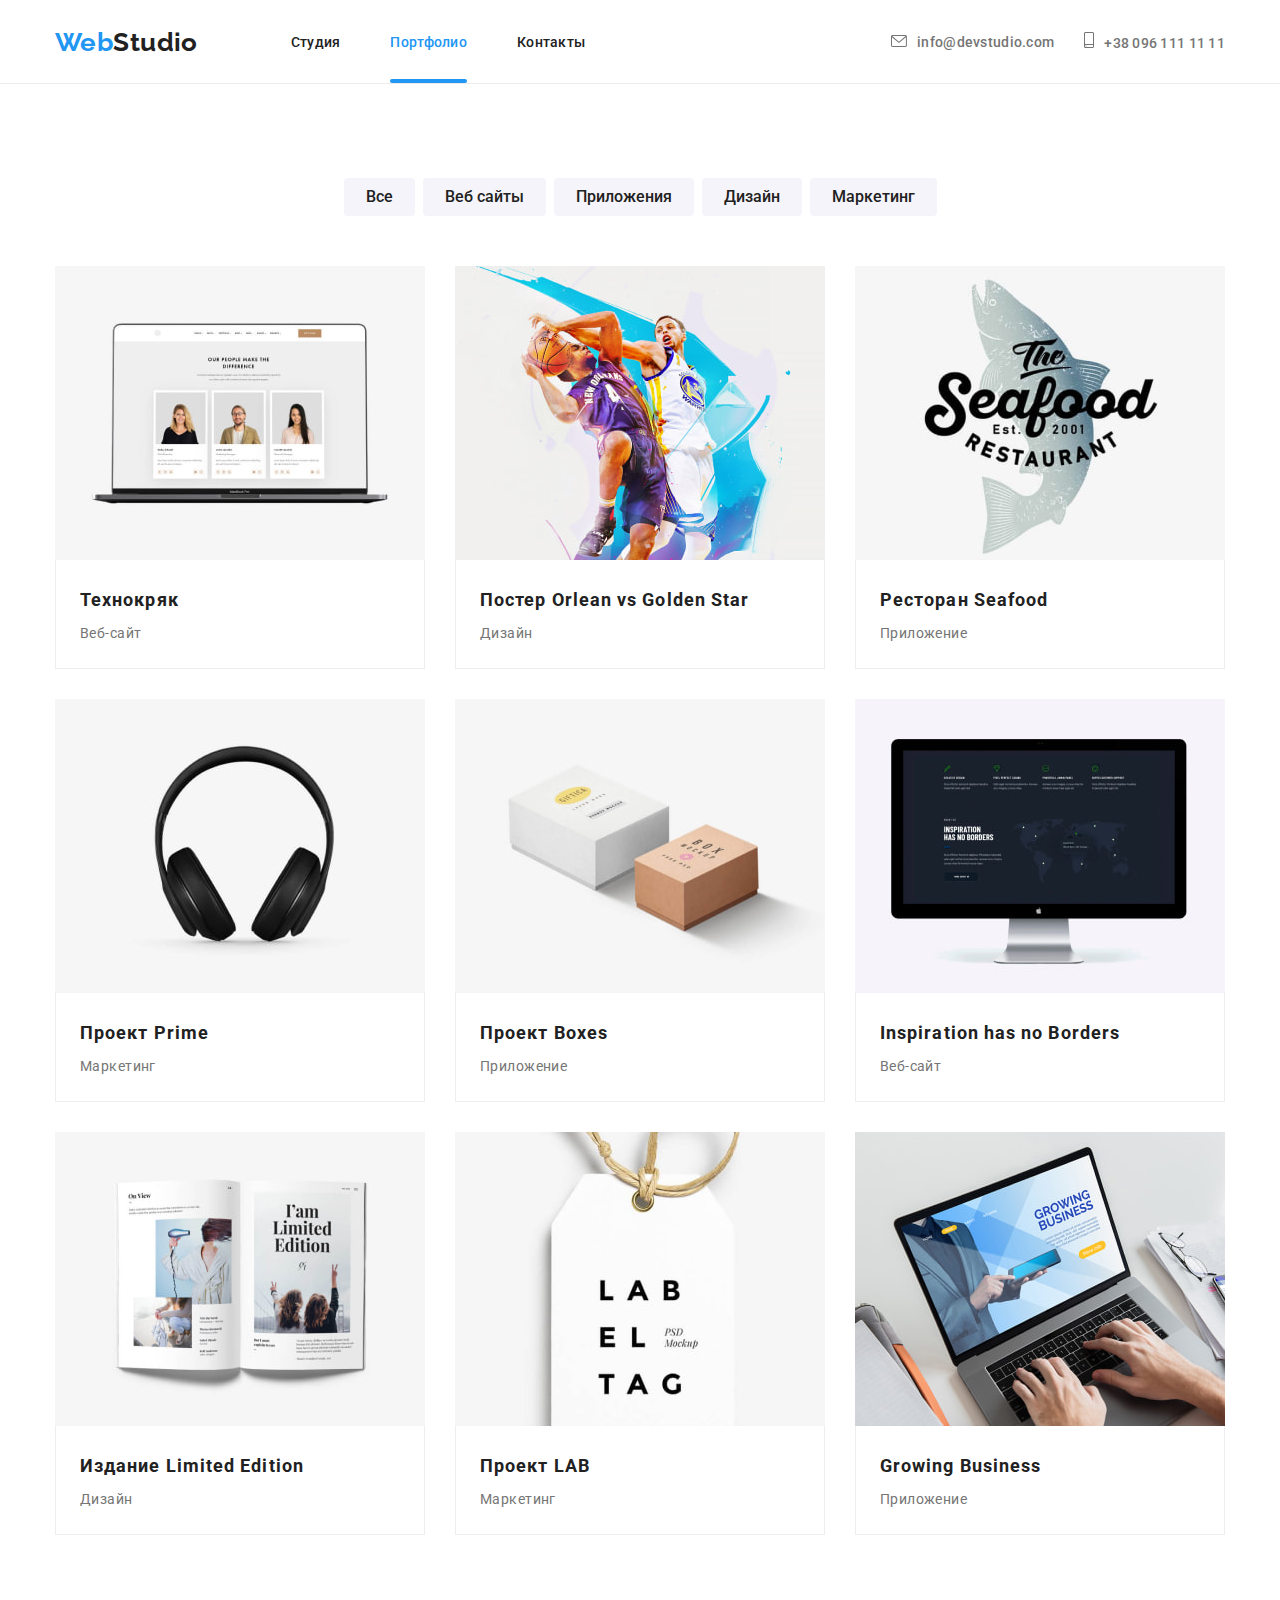
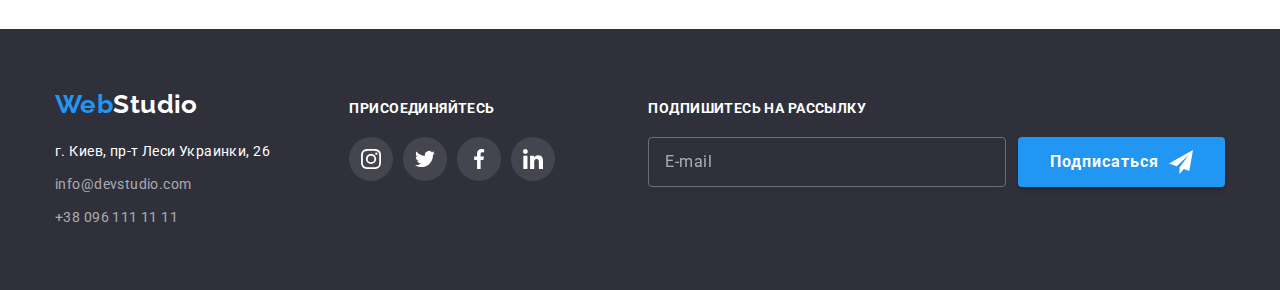
==== portfolio.html @ 4c1c23a2 "Initial commit" ====
<!DOCTYPE html>
<html lang="ru">
  <head>
    <meta charset="UTF-8" />
    <meta http-equiv="X-UA-Compatible" content="IE=edge" />
    <meta name="viewport" content="width=device-width, initial-scale=1.0" />
    <title>Портфолио</title>
    <link
      href="https://fonts.googleapis.com/css2?family=Raleway:wght@700&family=Roboto:wght@400;500;700;900&display=swap"
      rel="stylesheet"
    />
    <link
      rel="stylesheet"
      href="https://cdnjs.cloudflare.com/ajax/libs/modern-normalize/1.1.0/modern-normalize.min.css"
    />
    <link rel="stylesheet" href="./css/main.min.css" />
  </head>

  <body class="body">
    <header class="headder">
      <div class="container headder__container">
        <nav class="nav">
          <a class="logo headder__logo" href="index.html"
            ><span class="logo--accent" lang="en">Web</span><span lang="en">Studio</span>
          </a>

          <ul class="site-nav">
            <li class="site-nav__item">
              <a class="site-nav__link" href="./index.html">Студия</a>
            </li>
            <li class="site-nav__item">
              <a class="site-nav__link site-nav__link--activ" href="./portfolio.html">Портфолио</a>
            </li>
            <li class="site-nav__item"><a class="site-nav__link" href="">Контакты</a></li>
          </ul>
        </nav>

        <ul class="contact">
          <li class="contact__item">
            <a class="contact__link" href="emailto:info@devstudio.com" lang="en">
              <svg class="contact__icon" width="16" height="12">
                <use href="./images/icons.svg#icon-mail"></use></svg
              >info@devstudio.com</a
            >
          </li>
          <li class="contact__item">
            <a class="contact__link" href="tel:+380961111111"
              ><svg class="contact__icon" width="10" height="16">
                <use href="./images/icons.svg#icon-smartphone"></use></svg
              >+38 096 111 11 11</a
            >
          </li>
        </ul>
      </div>
    </header>

    <main>
      <section class="portfolio-nav">
        <div class="container">
          <!--скрытый заголовок секции-->
          <h1 class="visually-hidden">Наши проекты</h1>
          <ul class="filter__list">
            <li class="filter__item"><button class="filter__button" type="button">Все</button></li>
            <li class="filter__item">
              <button class="filter__button" type="button">Веб сайты</button>
            </li>
            <li class="filter__item">
              <button class="filter__button" type="button">Приложения</button>
            </li>
            <li class="filter__item">
              <button class="filter__button" type="button">Дизайн</button>
            </li>
            <li class="filter__item">
              <button class="filter__button" type="button">Маркетинг</button>
            </li>
          </ul>

          <ul class="project__list">
            <li class="project__item">
              <a class="project__link" href="">
                <div class="project__thumb">
                  <img
                    class="project__img"
                    src="./images/tehnokriak.jpg"
                    alt="Фото на мониторе ноутбука"
                    width="370"
                    height="294"
                  />
                  <p class="project__dropdown">
                    Ресурс предлагает комплексные предложения с разным уровнем функционала и
                    сервисов. Все это позволит посетителю получить исчерпывающие сведения о компании
                    или частном лице.
                  </p>
                </div>
                <div class="project__card">
                  <h2 class="project__title">Технокряк</h2>
                  <p class="project__subtitle">Веб-сайт</p>
                </div>
              </a>
            </li>

            <li class="project__item">
              <a class="project__link" href="">
                <div class="project__thumb">
                  <img
                    class="project__img"
                    src="./images/basketbol.jpg"
                    alt="Два баскетболиста в прыжке с мячом"
                    width="370"
                    height="294"
                  />
                  <p class="project__dropdown">
                    Ресурс предлагает комплексные предложения с разным уровнем функционала и
                    сервисов. Все это позволит посетителю получить исчерпывающие сведения о компании
                    или частном лице.
                  </p>
                </div>
                <div class="project__card">
                  <h2 class="project__title">
                    Постер <span lang="en">Orlean vs Golden Star</span>
                  </h2>
                  <p class="project__subtitle">Дизайн</p>
                </div>
              </a>
            </li>

            <li class="project__item">
              <a class="project__link" href="">
                <div class="project__thumb">
                  <img
                    class="project__img"
                    src="./images/seafood.jpg"
                    alt="Эмблема ресторана"
                    width="370"
                    height="294"
                  />
                  <p class="project__dropdown">
                    Ресурс предлагает комплексные предложения с разным уровнем функционала и
                    сервисов. Все это позволит посетителю получить исчерпывающие сведения о компании
                    или частном лице.
                  </p>
                </div>
                <div class="project__card">
                  <h2 class="project__title">Ресторан <span lang="en">Seafood</span></h2>
                  <p class="project__subtitle">Приложение</p>
                </div>
              </a>
            </li>

            <li class="project__item">
              <a class="project__link" href="">
                <div class="project__thumb">
                  <img
                    class="project__img"
                    src="./images/headphone.jpg"
                    alt="Наушники"
                    width="370"
                    height="294"
                  />
                  <p class="project__dropdown">
                    Ресурс предлагает комплексные предложения с разным уровнем функционала и
                    сервисов. Все это позволит посетителю получить исчерпывающие сведения о компании
                    или частном лице.
                  </p>
                </div>
                <div class="project__card">
                  <h2 class="project__title">Проект <span lang="en">Prime</span></h2>
                  <p class="project__subtitle">Маркетинг</p>
                </div>
              </a>
            </li>

            <li class="project__item">
              <a class="project__link" href="">
                <div class="project__thumb">
                  <img
                    class="project__img"
                    src="./images/box.jpg"
                    alt="Коробки"
                    width="370"
                    height="294"
                  />
                  <p class="project__dropdown">
                    Ресурс предлагает комплексные предложения с разным уровнем функционала и
                    сервисов. Все это позволит посетителю получить исчерпывающие сведения о компании
                    или частном лице.
                  </p>
                </div>
                <div class="project__card">
                  <h2 class="project__title">Проект <span lang="en">Boxes</span></h2>
                  <p class="project__subtitle">Приложение</p>
                </div>
              </a>
            </li>

            <li class="project__item">
              <a class="project__link" href="">
                <div class="project__thumb">
                  <img
                    class="project__img"
                    src="./images/monitor.jpg"
                    alt="Монитор"
                    width="370"
                    height="294"
                  />
                  <p class="project__dropdown">
                    Ресурс предлагает комплексные предложения с разным уровнем функционала и
                    сервисов. Все это позволит посетителю получить исчерпывающие сведения о компании
                    или частном лице.
                  </p>
                </div>
                <div class="project__card">
                  <h2 class="project__title" lang="en">Inspiration has no Borders</h2>
                  <p class="project__subtitle">Веб-сайт</p>
                </div>
              </a>
            </li>

            <li class="project__item">
              <a class="project__link" href="">
                <div class="project__thumb">
                  <img
                    class="project__img"
                    src="./images/book.jpg"
                    alt="Раскрытая книга"
                    width="370"
                    height="294"
                  />
                  <p class="project__dropdown">
                    Ресурс предлагает комплексные предложения с разным уровнем функционала и
                    сервисов. Все это позволит посетителю получить исчерпывающие сведения о компании
                    или частном лице.
                  </p>
                </div>
                <div class="project__card">
                  <h2 class="project__title">Издание <span lang="en">Limited Edition</span></h2>
                  <p class="project__subtitle">Дизайн</p>
                </div>
              </a>
            </li>

            <li class="project__item">
              <a class="project__link" href="">
                <div class="project__thumb">
                  <img
                    class="project__img"
                    src="./images/lab.jpg"
                    alt="Бирка"
                    width="370"
                    height="294"
                  />
                  <p class="project__dropdown">
                    Ресурс предлагает комплексные предложения с разным уровнем функционала и
                    сервисов. Все это позволит посетителю получить исчерпывающие сведения о компании
                    или частном лице.
                  </p>
                </div>
                <div class="project__card">
                  <h2 class="project__title">Проект <span lang="en">LAB</span></h2>
                  <p class="project__subtitle">Маркетинг</p>
                </div>
              </a>
            </li>

            <li class="project__item">
              <a class="project__link" href="">
                <div class="project__thumb">
                  <img
                    class="project__img"
                    src="./images/laptop.jpg"
                    alt="Человек работает за ноутбуком"
                    width="370"
                    height="294"
                  />
                  <p class="project__dropdown">
                    Ресурс предлагает комплексные предложения с разным уровнем функционала и
                    сервисов. Все это позволит посетителю получить исчерпывающие сведения о компании
                    или частном лице.
                  </p>
                </div>
                <div class="project__card">
                  <h2 class="project__title" lang="en">Growing Business</h2>
                  <p class="project__subtitle">Приложение</p>
                </div>
              </a>
            </li>
          </ul>
        </div>
      </section>
    </main>

    <footer class="footer">
      <div class="container footer__container">
        <div class="footer__address">
          <a class="logo footer__logo" href="index.html"
            ><span class="logo--accent" lang="en">Web</span><span lang="en">Studio</span>
          </a>

          <address class="address">
            <p class="address__title">г. Киев, пр-т Леси Украинки, 26</p>
            <ul class="address__list">
              <li class="address__item">
                <a class="address__link" href="emailto:info@devstudio.com" lang="en"
                  >info@devstudio.com</a
                >
              </li>
              <li class="address__item">
                <a class="address__link" href="tel:+380961111111">+38 096 111 11 11</a>
              </li>
            </ul>
          </address>
        </div>

        <div class="join">
          <h2 class="footer__title">присоединяйтесь</h2>
          <ul class="socials">
            <li class="social__item join__item">
              <a href="https://www.instagram.com/" class="social__links"
                ><svg class="join__icon" width="20" height="20">
                  <use href="./images/icons.svg#icon-instagram"></use></svg
              ></a>
            </li>
            <li class="social__item join__item">
              <a href="https://twitter.com/" class="social__links"
                ><svg class="join__icon" width="20" height="20">
                  <use href="./images/icons.svg#icon-twitter"></use></svg
              ></a>
            </li>
            <li class="social__item join__item">
              <a href="https://www.facebook.com/" class="social__links"
                ><svg class="join__icon" width="20" height="20">
                  <use href="./images/icons.svg#icon-facebook"></use></svg
              ></a>
            </li>
            <li class="social__item join__item">
              <a href="https://www.linkedin.com/" class="social__links"
                ><svg class="join__icon" width="20" height="20">
                  <use href="./images/icons.svg#icon-linkedin"></use></svg
              ></a>
            </li>
          </ul>
        </div>

        <form>
          <h2 class="footer__title">Подпишитесь на рассылку</h2>

          <div class="footer-form" role="group">
            <label for="user_email"></label>
            <input
              required
              class="footer-form__mail"
              type="email"
              name="email"
              id="user_email"
              placeholder="E-mail"
            />
            <button class="button footer-form__button" type="submit">
              Подписаться<svg class="footer-form__icon" width="24" height="24">
                <use href="./images/icons.svg#icon-footter-send"></use>
              </svg>
            </button>
          </div>
        </form>
      </div>
    </footer>
  </body>
</html>
---- css/main.min.css ----
h1,h2,h3,p,ul{margin:0;padding-left:0}.body{font-family:roboto,sans-serif;font-size:14px;line-height:1.71;letter-spacing:0.03em;background-color:#fff;color:#757575}ul{list-style:none}.container{margin-left:auto;margin-right:auto;width:1200px;padding-left:15px;padding-right:15px}.visually-hidden{position:absolute;width:1px;height:1px;margin:-1px;border:0;padding:0;white-space:nowrap;-webkit-clip-path:inset(100%);clip-path:inset(100%);clip:rect(0 0 0 0);overflow:hidden}.headder__container,.nav,.contact__item,.contact__link,.feature-list__content,.work__desc,.social__links,.clients__list,.clients__links,.footer-form__button,.project__dropdown,.modal__button,.checkbox__label{display:-webkit-box;display:-ms-flexbox;display:flex;-webkit-box-align:center;-ms-flex-align:center;align-items:center}.benefits,.our-team,.clients,.portfolio-nav{padding-top:94px;padding-bottom:94px}.headder{border-bottom:1px solid #ececec}.headder__logo{padding-top:25px;padding-bottom:24px}.logo{font-family:raleway,sans-serif;font-weight:700;font-size:26px;line-height:1.19;text-decoration:none;color:#212121;-webkit-transition:color 250ms cubic-bezier(0.4, 0, 0.2, 1);transition:color 250ms cubic-bezier(0.4, 0, 0.2, 1)}.logo:hover,.logo:focus{color:#2196f3}.logo--accent{color:#2196f3}.site-nav{display:-webkit-box;display:-ms-flexbox;display:flex;margin-left:93px}.site-nav__item+.site-nav__item{margin-left:50px}.site-nav__link{display:block;padding-top:32px;padding-bottom:32px;font-weight:500;line-height:1.17;letter-spacing:0.02em;text-decoration:none;color:#212121;-webkit-transition:color 250ms cubic-bezier(0.4, 0, 0.2, 1);transition:color 250ms cubic-bezier(0.4, 0, 0.2, 1)}.site-nav__link:hover,.site-nav__link:focus{color:#2196f3}.site-nav__item{position:relative}.site-nav__link--activ{color:#2196f3}.site-nav__link--activ::after{position:absolute;content:'';height:4px;width:100%;left:0;bottom:-1px;border-radius:2px;background-color:#2196f3}.contact{display:-webkit-box;display:-ms-flexbox;display:flex;margin-left:auto}.contact__item+.contact__item{margin-left:30px}.contact__link{display:block;font-weight:500;line-height:1.17;letter-spacing:0.02em;text-decoration:none;color:#757575;-webkit-transition:color 250ms cubic-bezier(0.4, 0, 0.2, 1);transition:color 250ms cubic-bezier(0.4, 0, 0.2, 1);padding-top:32px;padding-bottom:32px}.contact__link:hover,.contact__link:focus{color:#2196f3}.contact__icon{margin-right:10px;fill:currentColor}.hero{margin-left:auto;margin-right:auto;padding-top:200px;padding-bottom:200px;background-image:-webkit-gradient(linear, left top, right top, from(rgba(47,48,58,0.4)), to(rgba(47,48,58,0.4))),url(../images/hero-background.jpg);background-image:linear-gradient(to right, rgba(47,48,58,0.4), rgba(47,48,58,0.4)),url(../images/hero-background.jpg);background-repeat:no-repeat;background-position:center;background-size:cover;height:600px;max-width:1600px;text-align:center;background-color:#c4c4c4}.hero__title{margin-bottom:30px;font-weight:900;font-size:44px;line-height:1.36;letter-spacing:0.06em;text-transform:uppercase;color:#fff}.button{padding:10px 32px;border:none;border-radius:4px;cursor:pointer;font-weight:700;font-size:16px;line-height:1.88;letter-spacing:0.06em;background-color:#2196f3;-webkit-box-shadow:0px 4px 4px rgba(0,0,0,0.15);box-shadow:0px 4px 4px rgba(0,0,0,0.15);color:#fff;font-family:inherit;-webkit-transition:background-color 250ms cubic-bezier(0.4, 0, 0.2, 1);transition:background-color 250ms cubic-bezier(0.4, 0, 0.2, 1)}.button:hover,.button:focus{background-color:#188ce8}.feature-list{display:-webkit-box;display:-ms-flexbox;display:flex}.feature-list__item+.feature-list__item{margin-left:30px}.feature-list__content{-webkit-box-pack:center;-ms-flex-pack:center;justify-content:center;background-color:#f5f4fa;width:270px;height:120px;margin-bottom:30px}.feature-list__item{width:270px}.feature-list__title{font-weight:700;font-size:14px;line-height:1.14;text-transform:uppercase;margin-bottom:10px;color:#212121}.work__img{display:-webkit-box;display:-ms-flexbox;display:flex;max-width:100%}.work__item+.work__item{margin-left:30px}.work{padding-bottom:94px}.section-title{font-weight:700;font-size:36px;line-height:1.17;margin-bottom:50px;text-align:center;margin-bottom:50px;color:#212121}.work__thumb{position:relative}.work__desc{-webkit-box-pack:center;-ms-flex-pack:center;justify-content:center;position:absolute;left:0;bottom:0;width:100%;height:70px;background-color:rgba(47,48,58,0.8);font-weight:700;line-height:1.14;text-transform:uppercase;color:#fff}.our-team{background-color:#f5f4fa}.our-team__list{display:-webkit-box;display:-ms-flexbox;display:flex}.our-team__item+.our-team__item{margin-left:30px}.our-team__item{width:270px;-webkit-box-shadow:0px 1px 3px rgba(0,0,0,0.12),0px 1px 1px rgba(0,0,0,0.14),0px 2px 1px rgba(0,0,0,0.2);box-shadow:0px 1px 3px rgba(0,0,0,0.12),0px 1px 1px rgba(0,0,0,0.14),0px 2px 1px rgba(0,0,0,0.2)}.our-team__img{display:block;max-width:100%;height:auto}.our-team__desc{padding:30px 32px;border-radius:0px 0px 4px 4px;background-color:#fff}.our-team__title{font-weight:500;font-size:16px;line-height:1.19;margin-bottom:10px;text-align:center;color:#212121}.our-team__position{font-size:16px;line-height:1.19;text-align:center;margin-bottom:16px}.socials{display:-webkit-box;display:-ms-flexbox;display:flex;width:206px;height:44px}.social__item:not(:last-child){margin-right:10px}.social__links{-webkit-box-pack:center;-ms-flex-pack:center;justify-content:center;border-radius:50%;width:44px;height:44px;fill:#afb1b8;-webkit-transition:fill 250ms cubic-bezier(0.4, 0, 0.2, 1),background-color 250ms cubic-bezier(0.4, 0, 0.2, 1);transition:fill 250ms cubic-bezier(0.4, 0, 0.2, 1),background-color 250ms cubic-bezier(0.4, 0, 0.2, 1)}.social__links:hover,.social__links:focus{fill:#fff;background-color:#2196f3}.clients__list{-webkit-box-pack:center;-ms-flex-pack:center;justify-content:center}.clients__links{-webkit-box-pack:center;-ms-flex-pack:center;justify-content:center;border:1px solid #afb1b8;border-radius:4px;width:170px;height:92px;fill:#afb1b8;-webkit-transition:fill 250ms cubic-bezier(0.4, 0, 0.2, 1),border 250ms cubic-bezier(0.4, 0, 0.2, 1);transition:fill 250ms cubic-bezier(0.4, 0, 0.2, 1),border 250ms cubic-bezier(0.4, 0, 0.2, 1)}.clients__links:hover,.clients__links:focus{border:1px solid #2196f3;fill:#2196f3}.clients__item:not(:last-child){margin-right:30px}.footer{padding-top:60px;padding-bottom:60px;background-color:#2f303a}.footer__container{display:-webkit-box;display:-ms-flexbox;display:flex;-webkit-box-align:baseline;-ms-flex-align:baseline;align-items:baseline}.footer__logo{display:block;margin-bottom:20px;color:#fff;-webkit-transition:color 250ms cubic-bezier(0.4, 0, 0.2, 1);transition:color 250ms cubic-bezier(0.4, 0, 0.2, 1)}.footer__logo:hover,.footer__logo:focus{color:#2196f3}.footer__address{margin-right:70px;width:231px}.address{font-style:normal}.address__title{margin-bottom:9px;color:#fff}.address__link{display:inline-block;text-decoration:none;color:rgba(255,255,255,0.6);-webkit-transition:color 250ms cubic-bezier(0.4, 0, 0.2, 1);transition:color 250ms cubic-bezier(0.4, 0, 0.2, 1)}.address__link:hover,.address__link:focus{color:#2196f3}.address__item:not(:last-child){margin-bottom:9px}.join{margin-right:93px;width:206px}.footer__title{display:block;margin-bottom:20px;color:#fff;font-weight:700;font-size:14px;line-height:1.14;text-transform:uppercase}.join__item{border-radius:50%;background-color:rgba(255,255,255,0.1)}.join__icon{fill:#fff}.footer-form{display:-webkit-box;display:-ms-flexbox;display:flex}.footer-form__mail{padding:15px 16px;margin-right:12px;width:358px;height:50px;border:1px solid rgba(255,255,255,0.3);background-color:transparent;outline:transparent;-webkit-filter:drop-shadow(0px 4px 4px rgba(0,0,0,0.15));filter:drop-shadow(0px 4px 4px rgba(0,0,0,0.15));border-radius:4px;-webkit-transition:border 250ms cubic-bezier(0.4, 0, 0.2, 1);transition:border 250ms cubic-bezier(0.4, 0, 0.2, 1)}.footer-form__mail::-webkit-input-placeholder{font-size:16px;line-height:1.25;letter-spacing:0.03em;color:rgba(255,255,255,0.6)}.footer-form__mail:-ms-input-placeholder{font-size:16px;line-height:1.25;letter-spacing:0.03em;color:rgba(255,255,255,0.6)}.footer-form__mail::-ms-input-placeholder{font-size:16px;line-height:1.25;letter-spacing:0.03em;color:rgba(255,255,255,0.6)}.footer-form__mail::placeholder{font-size:16px;line-height:1.25;letter-spacing:0.03em;color:rgba(255,255,255,0.6)}.footer-form__mail:hover,.footer-form__mail:focus{border:1px solid #2196f3}.footer-form__button{-webkit-box-pack:center;-ms-flex-pack:center;justify-content:center}.footer-form__icon{margin-left:10px}.filter__list{display:-webkit-box;display:-ms-flexbox;display:flex;-webkit-box-pack:center;-ms-flex-pack:center;justify-content:center;margin-bottom:50px}.filter__item+.filter__item{margin-left:8px}.filter__button{border:none;border-radius:4px;font-family:inherit;font-weight:500;font-size:16px;line-height:1.63;cursor:pointer;text-align:center;padding:6px 22px;display:block;background-color:#f5f4fa;color:#212121;-webkit-transition:background-color 250ms cubic-bezier(0.4, 0, 0.2, 1),color 250ms cubic-bezier(0.4, 0, 0.2, 1),-webkit-box-shadow 250ms cubic-bezier(0.4, 0, 0.2, 1);transition:background-color 250ms cubic-bezier(0.4, 0, 0.2, 1),color 250ms cubic-bezier(0.4, 0, 0.2, 1),-webkit-box-shadow 250ms cubic-bezier(0.4, 0, 0.2, 1);transition:background-color 250ms cubic-bezier(0.4, 0, 0.2, 1),color 250ms cubic-bezier(0.4, 0, 0.2, 1),box-shadow 250ms cubic-bezier(0.4, 0, 0.2, 1);transition:background-color 250ms cubic-bezier(0.4, 0, 0.2, 1),color 250ms cubic-bezier(0.4, 0, 0.2, 1),box-shadow 250ms cubic-bezier(0.4, 0, 0.2, 1),-webkit-box-shadow 250ms cubic-bezier(0.4, 0, 0.2, 1)}.filter__button:hover,.filter__button:focus{background-color:#2196f3;color:#fff;-webkit-box-shadow:0px 3px 1px rgba(0,0,0,0.1),0px 1px 2px rgba(0,0,0,0.08),0px 2px 2px rgba(0,0,0,0.12);box-shadow:0px 3px 1px rgba(0,0,0,0.1),0px 1px 2px rgba(0,0,0,0.08),0px 2px 2px rgba(0,0,0,0.12)}.project__list{display:-webkit-box;display:-ms-flexbox;display:flex;-ms-flex-wrap:wrap;flex-wrap:wrap}.project__item{width:calc((100% - 60px) / 3);margin-right:30px;margin-bottom:30px}.project__item:nth-child(3n){margin-right:0}.project__item:nth-last-child(-n+3){margin-bottom:0px}.project__link{display:block;text-decoration:none;-webkit-transition:-webkit-box-shadow 250ms cubic-bezier(0.4, 0, 0.2, 1);transition:-webkit-box-shadow 250ms cubic-bezier(0.4, 0, 0.2, 1);transition:box-shadow 250ms cubic-bezier(0.4, 0, 0.2, 1);transition:box-shadow 250ms cubic-bezier(0.4, 0, 0.2, 1), -webkit-box-shadow 250ms cubic-bezier(0.4, 0, 0.2, 1)}.project__link:hover,.project__link:focus{-webkit-box-shadow:0px 1px 1px rgba(0,0,0,0.12),0px 4px 4px rgba(0,0,0,0.06),1px 4px 6px rgba(0,0,0,0.16);box-shadow:0px 1px 1px rgba(0,0,0,0.12),0px 4px 4px rgba(0,0,0,0.06),1px 4px 6px rgba(0,0,0,0.16)}.project__img{display:block;max-width:100%;height:auto}.project__title{font-size:18px;line-height:2;letter-spacing:0.06em;margin-bottom:4px;color:#212121}.project__subtitle{color:#757575}.project__card{padding:22px 24px;border-left:1px solid #eee;border-right:1px solid #eee;border-bottom:1px solid #eee}.project__thumb{position:relative;overflow:hidden}.project__dropdown{position:absolute;-webkit-box-pack:center;-ms-flex-pack:center;justify-content:center;padding:63px 24px;top:0;left:0;width:100%;height:100%;background-color:rgba(33,150,243,0.9);font-size:18px;line-height:1.56;color:#fff;-webkit-transform:translateY(100%);transform:translateY(100%);-webkit-transition:-webkit-transform 250ms cubic-bezier(0.4, 0, 0.2, 1);transition:-webkit-transform 250ms cubic-bezier(0.4, 0, 0.2, 1);transition:transform 250ms cubic-bezier(0.4, 0, 0.2, 1);transition:transform 250ms cubic-bezier(0.4, 0, 0.2, 1), -webkit-transform 250ms cubic-bezier(0.4, 0, 0.2, 1)}.project__link:hover .project__dropdown,.project__link:focus .project__dropdown{-webkit-transform:translateY(0);transform:translateY(0)}.backdrop{position:fixed;top:0;left:0;width:100%;height:100%;background-color:rgba(0,0,0,0.2);opacity:1;-webkit-transition:opacity 250ms cubic-bezier(0.4, 0, 0.2, 1),visibility 250ms cubic-bezier(0.4, 0, 0.2, 1);transition:opacity 250ms cubic-bezier(0.4, 0, 0.2, 1),visibility 250ms cubic-bezier(0.4, 0, 0.2, 1)}.backdrop.is-hidden{visibility:hidden;opacity:0;pointer-events:none}.backdrop.is-hidden .modal{-webkit-transform:translate(-50%, -50%) scale(0);transform:translate(-50%, -50%) scale(0)}.modal{padding:40px;position:absolute;top:50%;left:50%;min-width:528px;min-height:581px;background-color:#fff;-webkit-box-shadow:0px 1px 3px rgba(0,0,0,0.12),0px 1px 1px rgba(0,0,0,0.14),0px 2px 1px rgba(0,0,0,0.2);box-shadow:0px 1px 3px rgba(0,0,0,0.12),0px 1px 1px rgba(0,0,0,0.14),0px 2px 1px rgba(0,0,0,0.2);border-radius:4px;opacity:1;-webkit-transform:translate(-50%, -50%) scale(1);transform:translate(-50%, -50%) scale(1);-webkit-transition:-webkit-transform 250ms cubic-bezier(0.4, 0, 0.2, 1);transition:-webkit-transform 250ms cubic-bezier(0.4, 0, 0.2, 1);transition:transform 250ms cubic-bezier(0.4, 0, 0.2, 1);transition:transform 250ms cubic-bezier(0.4, 0, 0.2, 1), -webkit-transform 250ms cubic-bezier(0.4, 0, 0.2, 1)}.modal__button{-webkit-box-pack:center;-ms-flex-pack:center;justify-content:center;position:absolute;padding:0;top:8px;right:8px;width:30px;height:30px;border:1px solid rgba(0,0,0,0.1);border-radius:50%;background-color:#fff;cursor:pointer;fill:#000;-webkit-transition:fill 250ms cubic-bezier(0.4, 0, 0.2, 1);transition:fill 250ms cubic-bezier(0.4, 0, 0.2, 1)}.modal__button:hover,.modal__button:focus{fill:#2196f3}.form__title{display:block;margin-bottom:12px;color:#212121;font-weight:700;font-size:20px;line-height:1.15;text-align:center;letter-spacing:0.03em}.form{text-align:center}.form__field{display:-webkit-box;display:-ms-flexbox;display:flex;-webkit-box-orient:vertical;-webkit-box-direction:normal;-ms-flex-direction:column;flex-direction:column;margin-bottom:10px}.form__input{padding:12px 16px 12px 42px;width:100%;height:40px;border:1px solid rgba(33,33,33,0.2);border-radius:4px;cursor:pointer;-webkit-transition:border 250ms cubic-bezier(0.4, 0, 0.2, 1),outline-color 250ms cubic-bezier(0.4, 0, 0.2, 1),fill 250ms cubic-bezier(0.4, 0, 0.2, 1);transition:border 250ms cubic-bezier(0.4, 0, 0.2, 1),outline-color 250ms cubic-bezier(0.4, 0, 0.2, 1),fill 250ms cubic-bezier(0.4, 0, 0.2, 1)}.form__input:hover,.form__input:focus{border:1px solid #2196f3;outline-color:#2196f3}.form__input:focus-within>.form__icon{fill:#2196f3}.form__input:hover ~ .form__icon{fill:#2196f3}.form__text{text-align:left;margin-bottom:4px;font-size:12px;line-height:1.17;letter-spacing:0.01em;color:#757575}.form__thumb{position:relative}.form__icon{position:absolute;top:50%;left:12px;-webkit-transform:translateY(-50%);transform:translateY(-50%);cursor:pointer;fill:#212121;-webkit-transition:fill 250ms cubic-bezier(0.4, 0, 0.2, 1);transition:fill 250ms cubic-bezier(0.4, 0, 0.2, 1)}.form__field--comment{margin-bottom:20px}.form__textarea{padding:12px 16px;border:1px solid rgba(33,33,33,0.2);border-radius:4px;resize:none;width:100%;height:120px;cursor:pointer;-webkit-transition:border 250ms cubic-bezier(0.4, 0, 0.2, 1),outline-color 250ms cubic-bezier(0.4, 0, 0.2, 1);transition:border 250ms cubic-bezier(0.4, 0, 0.2, 1),outline-color 250ms cubic-bezier(0.4, 0, 0.2, 1)}.form__textarea::-webkit-input-placeholder{font-size:12px;line-height:1.17;letter-spacing:0.01em;color:rgba(117,117,117,0.5)}.form__textarea:-ms-input-placeholder{font-size:12px;line-height:1.17;letter-spacing:0.01em;color:rgba(117,117,117,0.5)}.form__textarea::-ms-input-placeholder{font-size:12px;line-height:1.17;letter-spacing:0.01em;color:rgba(117,117,117,0.5)}.form__textarea::placeholder{font-size:12px;line-height:1.17;letter-spacing:0.01em;color:rgba(117,117,117,0.5)}.form__textarea:hover,.form__textarea:focus{border:1px solid #2196f3;outline-color:#2196f3}.checkbox{margin-bottom:30px}.checkbox__icon{margin-right:4px;width:16px;height:15px;border:2px solid #212121;border-radius:2px}.checkbox__input:checked+.checkbox__icon{background-color:#2196f3;border-color:#2196f3;background-origin:border-box}.checkbox__input:focus+.checkbox__icon,.checkbox__input:hover+.checkbox__icon{border-color:#2196f3}.checkbox__label{-webkit-box-pack:center;-ms-flex-pack:center;justify-content:center;font-size:14px;line-height:1.17;letter-spacing:0.03em;color:#757575;cursor:pointer}.checkbox__input{-webkit-appearance:none;-moz-appearance:none;appearance:none;position:absolute}.checkbox__conditions{color:#2196f3;-webkit-text-decoration-line:underline;text-decoration-line:underline}.checkbox__button{padding:10px 55px 10px 56px}
/*# sourceMappingURL=main.min.css.map */
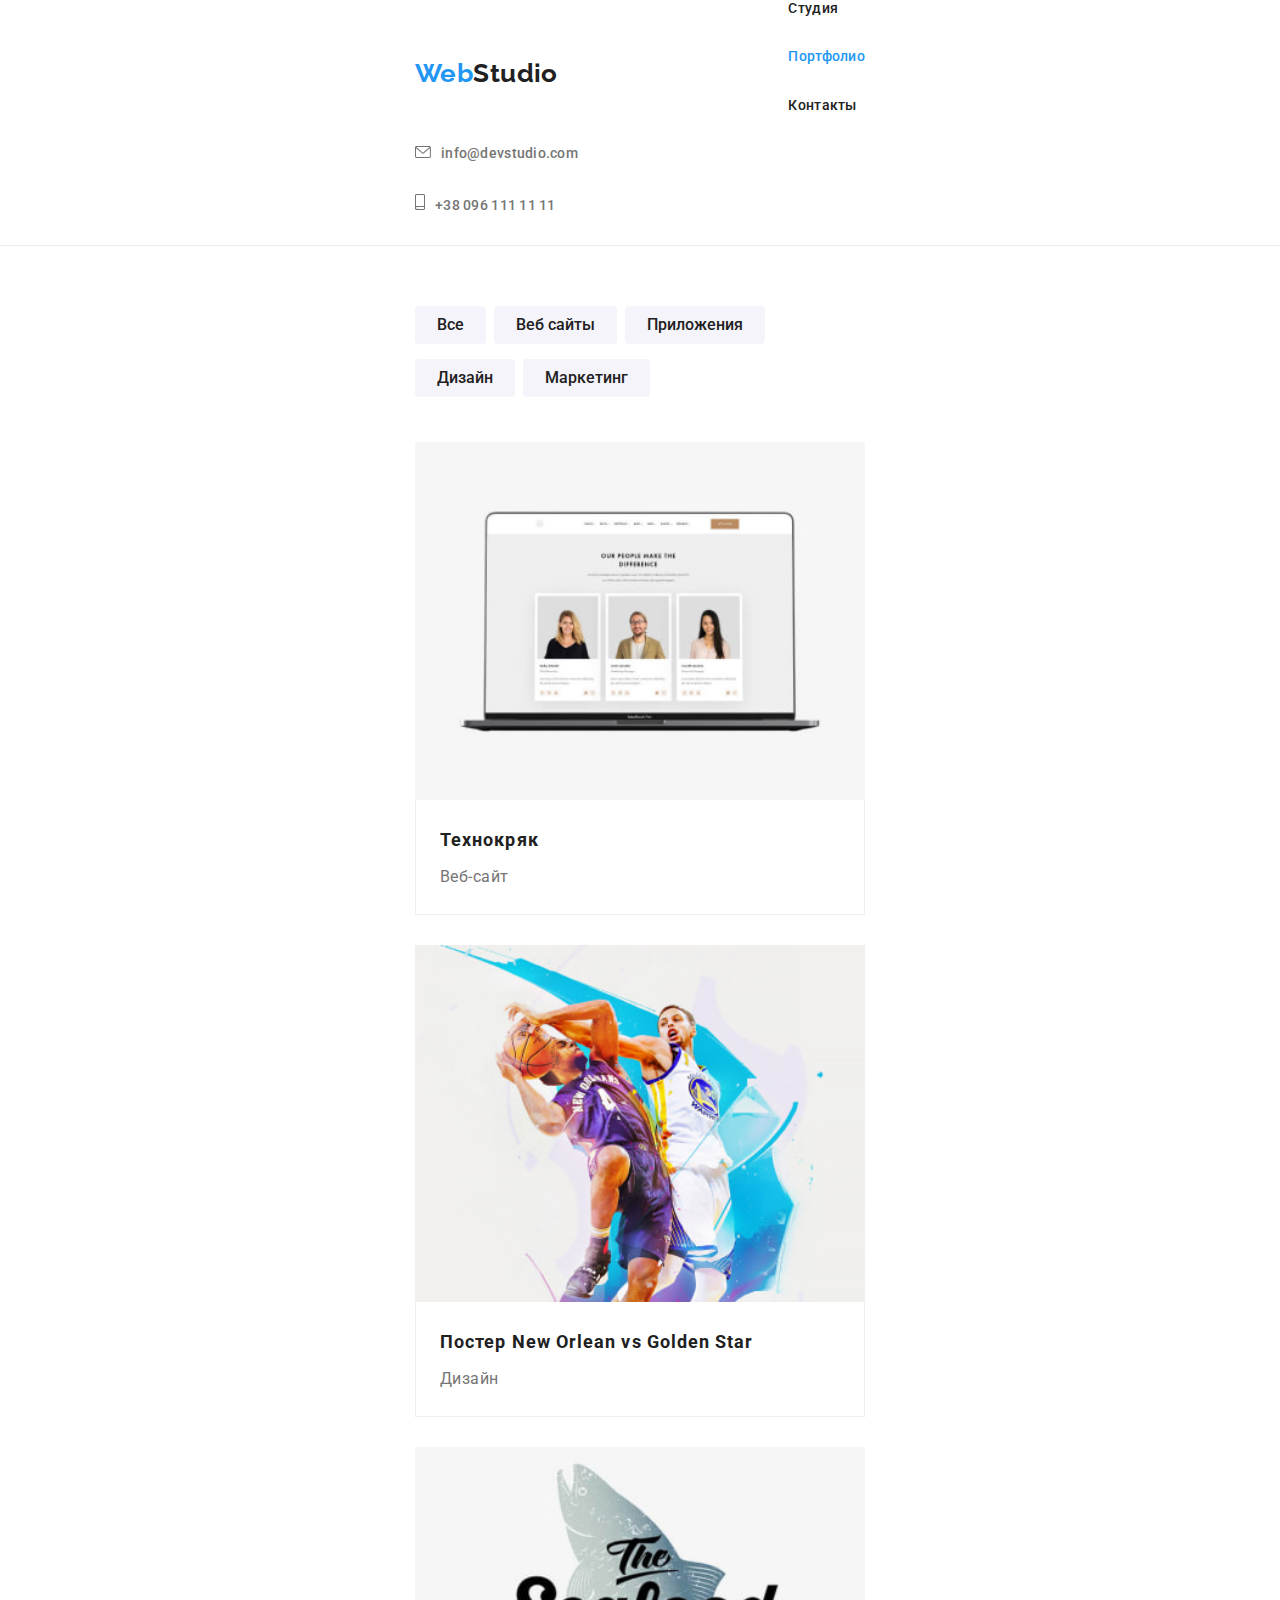
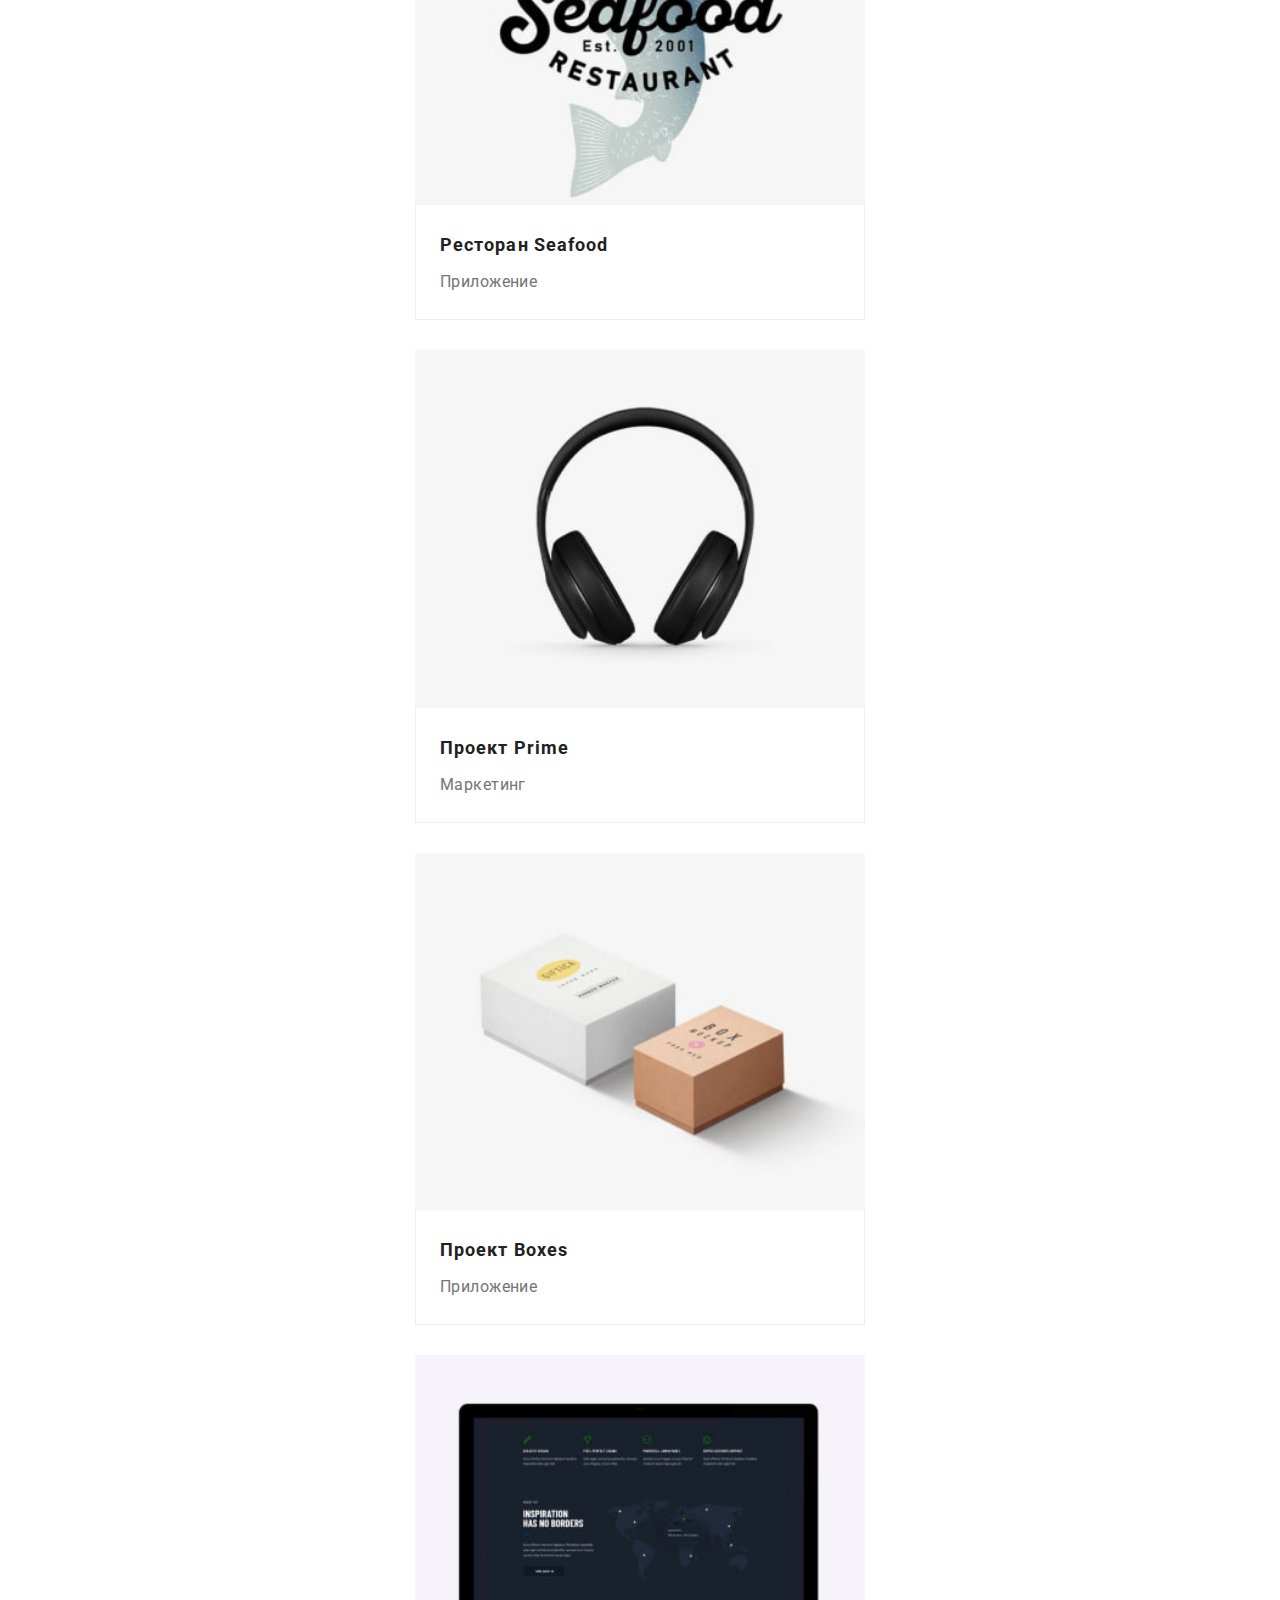
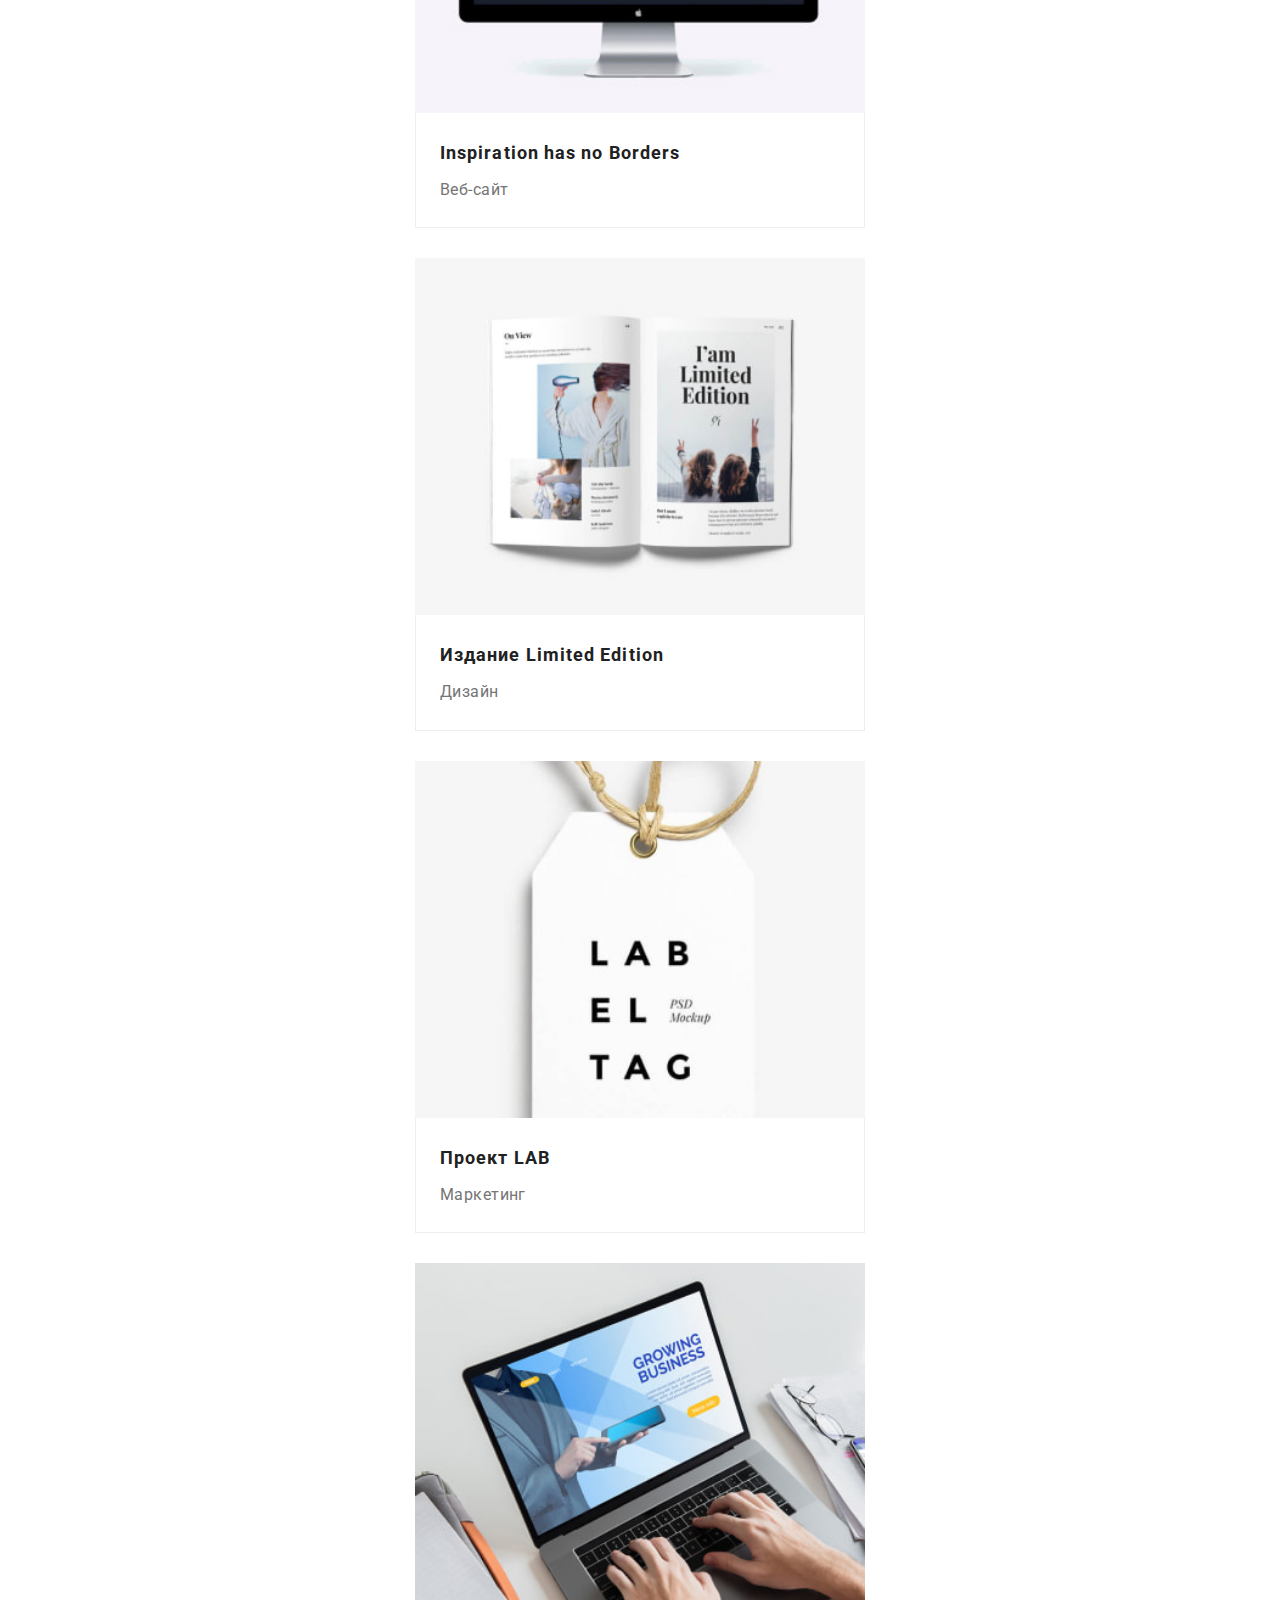
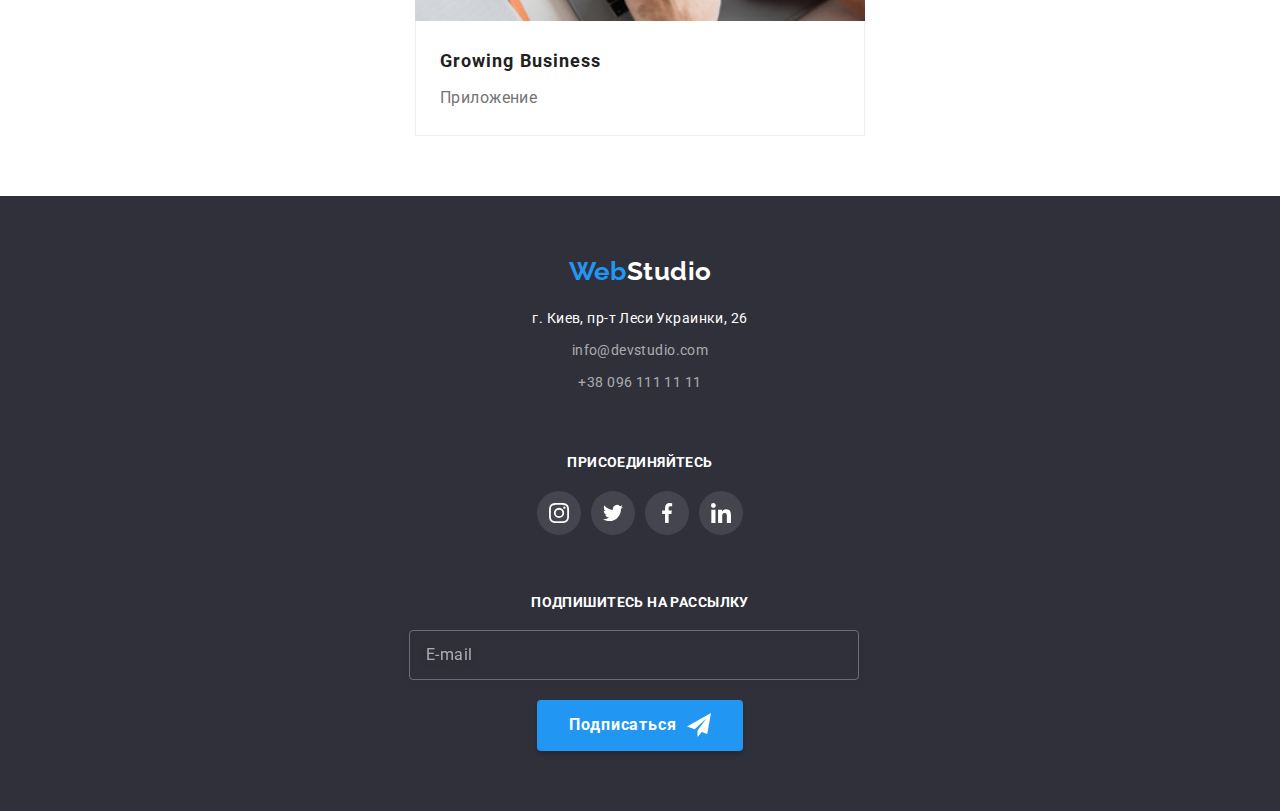
==== commit 797bec37: "добавила меню для осн.страницы моб." ====
--- a/portfolio.html
+++ b/portfolio.html
@@ -23,6 +23,18 @@
           <a class="logo headder__logo" href="index.html"
             ><span class="logo--accent" lang="en">Web</span><span lang="en">Studio</span>
           </a>
+          <button
+            type="button"
+            class="button-mobil"
+            aria-expanded="false"
+            aria-controls="menu-container"
+            data-menu-button
+          >
+            <svg width="40" height="40" aria-label="Мобильное меню">
+              <use class="icon-menu" href="./images/icons.svg#icon-close"></use>
+              <use class="icon-close" href="./images/icons.svg#icon-menu"></use>
+            </svg>
+          </button>
 
           <ul class="site-nav">
             <li class="site-nav__item">
@@ -83,7 +95,7 @@
                     class="project__img"
                     src="./images/tehnokriak.jpg"
                     alt="Фото на мониторе ноутбука"
-                    width="370"
+                    width="100%"
                     height="294"
                   />
                   <p class="project__dropdown">
@@ -106,7 +118,7 @@
                     class="project__img"
                     src="./images/basketbol.jpg"
                     alt="Два баскетболиста в прыжке с мячом"
-                    width="370"
+                    width="100%"
                     height="294"
                   />
                   <p class="project__dropdown">
@@ -117,7 +129,7 @@
                 </div>
                 <div class="project__card">
                   <h2 class="project__title">
-                    Постер <span lang="en">Orlean vs Golden Star</span>
+                    Постер <span lang="en">New Orlean vs Golden Star</span>
                   </h2>
                   <p class="project__subtitle">Дизайн</p>
                 </div>
@@ -131,7 +143,7 @@
                     class="project__img"
                     src="./images/seafood.jpg"
                     alt="Эмблема ресторана"
-                    width="370"
+                    width="100%"
                     height="294"
                   />
                   <p class="project__dropdown">
@@ -154,7 +166,7 @@
                     class="project__img"
                     src="./images/headphone.jpg"
                     alt="Наушники"
-                    width="370"
+                    width="100%"
                     height="294"
                   />
                   <p class="project__dropdown">
@@ -177,7 +189,7 @@
                     class="project__img"
                     src="./images/box.jpg"
                     alt="Коробки"
-                    width="370"
+                    width="100%"
                     height="294"
                   />
                   <p class="project__dropdown">
@@ -200,7 +212,7 @@
                     class="project__img"
                     src="./images/monitor.jpg"
                     alt="Монитор"
-                    width="370"
+                    width="100%"
                     height="294"
                   />
                   <p class="project__dropdown">
@@ -223,7 +235,7 @@
                     class="project__img"
                     src="./images/book.jpg"
                     alt="Раскрытая книга"
-                    width="370"
+                    width="100%"
                     height="294"
                   />
                   <p class="project__dropdown">
@@ -246,7 +258,7 @@
                     class="project__img"
                     src="./images/lab.jpg"
                     alt="Бирка"
-                    width="370"
+                    width="100%"
                     height="294"
                   />
                   <p class="project__dropdown">
@@ -269,7 +281,7 @@
                     class="project__img"
                     src="./images/laptop.jpg"
                     alt="Человек работает за ноутбуком"
-                    width="370"
+                    width="100%"
                     height="294"
                   />
                   <p class="project__dropdown">
--- a/css/main.min.css
+++ b/css/main.min.css
@@ -1,2 +1,2 @@
-h1,h2,h3,p,ul{margin:0;padding-left:0}.body{font-family:roboto,sans-serif;font-size:14px;line-height:1.71;letter-spacing:0.03em;background-color:#fff;color:#757575}ul{list-style:none}.container{margin-left:auto;margin-right:auto;width:1200px;padding-left:15px;padding-right:15px}.visually-hidden{position:absolute;width:1px;height:1px;margin:-1px;border:0;padding:0;white-space:nowrap;-webkit-clip-path:inset(100%);clip-path:inset(100%);clip:rect(0 0 0 0);overflow:hidden}.headder__container,.nav,.contact__item,.contact__link,.feature-list__content,.work__desc,.social__links,.clients__list,.clients__links,.footer-form__button,.project__dropdown,.modal__button,.checkbox__label{display:-webkit-box;display:-ms-flexbox;display:flex;-webkit-box-align:center;-ms-flex-align:center;align-items:center}.benefits,.our-team,.clients,.portfolio-nav{padding-top:94px;padding-bottom:94px}.headder{border-bottom:1px solid #ececec}.headder__logo{padding-top:25px;padding-bottom:24px}.logo{font-family:raleway,sans-serif;font-weight:700;font-size:26px;line-height:1.19;text-decoration:none;color:#212121;-webkit-transition:color 250ms cubic-bezier(0.4, 0, 0.2, 1);transition:color 250ms cubic-bezier(0.4, 0, 0.2, 1)}.logo:hover,.logo:focus{color:#2196f3}.logo--accent{color:#2196f3}.site-nav{display:-webkit-box;display:-ms-flexbox;display:flex;margin-left:93px}.site-nav__item+.site-nav__item{margin-left:50px}.site-nav__link{display:block;padding-top:32px;padding-bottom:32px;font-weight:500;line-height:1.17;letter-spacing:0.02em;text-decoration:none;color:#212121;-webkit-transition:color 250ms cubic-bezier(0.4, 0, 0.2, 1);transition:color 250ms cubic-bezier(0.4, 0, 0.2, 1)}.site-nav__link:hover,.site-nav__link:focus{color:#2196f3}.site-nav__item{position:relative}.site-nav__link--activ{color:#2196f3}.site-nav__link--activ::after{position:absolute;content:'';height:4px;width:100%;left:0;bottom:-1px;border-radius:2px;background-color:#2196f3}.contact{display:-webkit-box;display:-ms-flexbox;display:flex;margin-left:auto}.contact__item+.contact__item{margin-left:30px}.contact__link{display:block;font-weight:500;line-height:1.17;letter-spacing:0.02em;text-decoration:none;color:#757575;-webkit-transition:color 250ms cubic-bezier(0.4, 0, 0.2, 1);transition:color 250ms cubic-bezier(0.4, 0, 0.2, 1);padding-top:32px;padding-bottom:32px}.contact__link:hover,.contact__link:focus{color:#2196f3}.contact__icon{margin-right:10px;fill:currentColor}.hero{margin-left:auto;margin-right:auto;padding-top:200px;padding-bottom:200px;background-image:-webkit-gradient(linear, left top, right top, from(rgba(47,48,58,0.4)), to(rgba(47,48,58,0.4))),url(../images/hero-background.jpg);background-image:linear-gradient(to right, rgba(47,48,58,0.4), rgba(47,48,58,0.4)),url(../images/hero-background.jpg);background-repeat:no-repeat;background-position:center;background-size:cover;height:600px;max-width:1600px;text-align:center;background-color:#c4c4c4}.hero__title{margin-bottom:30px;font-weight:900;font-size:44px;line-height:1.36;letter-spacing:0.06em;text-transform:uppercase;color:#fff}.button{padding:10px 32px;border:none;border-radius:4px;cursor:pointer;font-weight:700;font-size:16px;line-height:1.88;letter-spacing:0.06em;background-color:#2196f3;-webkit-box-shadow:0px 4px 4px rgba(0,0,0,0.15);box-shadow:0px 4px 4px rgba(0,0,0,0.15);color:#fff;font-family:inherit;-webkit-transition:background-color 250ms cubic-bezier(0.4, 0, 0.2, 1);transition:background-color 250ms cubic-bezier(0.4, 0, 0.2, 1)}.button:hover,.button:focus{background-color:#188ce8}.feature-list{display:-webkit-box;display:-ms-flexbox;display:flex}.feature-list__item+.feature-list__item{margin-left:30px}.feature-list__content{-webkit-box-pack:center;-ms-flex-pack:center;justify-content:center;background-color:#f5f4fa;width:270px;height:120px;margin-bottom:30px}.feature-list__item{width:270px}.feature-list__title{font-weight:700;font-size:14px;line-height:1.14;text-transform:uppercase;margin-bottom:10px;color:#212121}.work__img{display:-webkit-box;display:-ms-flexbox;display:flex;max-width:100%}.work__item+.work__item{margin-left:30px}.work{padding-bottom:94px}.section-title{font-weight:700;font-size:36px;line-height:1.17;margin-bottom:50px;text-align:center;margin-bottom:50px;color:#212121}.work__thumb{position:relative}.work__desc{-webkit-box-pack:center;-ms-flex-pack:center;justify-content:center;position:absolute;left:0;bottom:0;width:100%;height:70px;background-color:rgba(47,48,58,0.8);font-weight:700;line-height:1.14;text-transform:uppercase;color:#fff}.our-team{background-color:#f5f4fa}.our-team__list{display:-webkit-box;display:-ms-flexbox;display:flex}.our-team__item+.our-team__item{margin-left:30px}.our-team__item{width:270px;-webkit-box-shadow:0px 1px 3px rgba(0,0,0,0.12),0px 1px 1px rgba(0,0,0,0.14),0px 2px 1px rgba(0,0,0,0.2);box-shadow:0px 1px 3px rgba(0,0,0,0.12),0px 1px 1px rgba(0,0,0,0.14),0px 2px 1px rgba(0,0,0,0.2)}.our-team__img{display:block;max-width:100%;height:auto}.our-team__desc{padding:30px 32px;border-radius:0px 0px 4px 4px;background-color:#fff}.our-team__title{font-weight:500;font-size:16px;line-height:1.19;margin-bottom:10px;text-align:center;color:#212121}.our-team__position{font-size:16px;line-height:1.19;text-align:center;margin-bottom:16px}.socials{display:-webkit-box;display:-ms-flexbox;display:flex;width:206px;height:44px}.social__item:not(:last-child){margin-right:10px}.social__links{-webkit-box-pack:center;-ms-flex-pack:center;justify-content:center;border-radius:50%;width:44px;height:44px;fill:#afb1b8;-webkit-transition:fill 250ms cubic-bezier(0.4, 0, 0.2, 1),background-color 250ms cubic-bezier(0.4, 0, 0.2, 1);transition:fill 250ms cubic-bezier(0.4, 0, 0.2, 1),background-color 250ms cubic-bezier(0.4, 0, 0.2, 1)}.social__links:hover,.social__links:focus{fill:#fff;background-color:#2196f3}.clients__list{-webkit-box-pack:center;-ms-flex-pack:center;justify-content:center}.clients__links{-webkit-box-pack:center;-ms-flex-pack:center;justify-content:center;border:1px solid #afb1b8;border-radius:4px;width:170px;height:92px;fill:#afb1b8;-webkit-transition:fill 250ms cubic-bezier(0.4, 0, 0.2, 1),border 250ms cubic-bezier(0.4, 0, 0.2, 1);transition:fill 250ms cubic-bezier(0.4, 0, 0.2, 1),border 250ms cubic-bezier(0.4, 0, 0.2, 1)}.clients__links:hover,.clients__links:focus{border:1px solid #2196f3;fill:#2196f3}.clients__item:not(:last-child){margin-right:30px}.footer{padding-top:60px;padding-bottom:60px;background-color:#2f303a}.footer__container{display:-webkit-box;display:-ms-flexbox;display:flex;-webkit-box-align:baseline;-ms-flex-align:baseline;align-items:baseline}.footer__logo{display:block;margin-bottom:20px;color:#fff;-webkit-transition:color 250ms cubic-bezier(0.4, 0, 0.2, 1);transition:color 250ms cubic-bezier(0.4, 0, 0.2, 1)}.footer__logo:hover,.footer__logo:focus{color:#2196f3}.footer__address{margin-right:70px;width:231px}.address{font-style:normal}.address__title{margin-bottom:9px;color:#fff}.address__link{display:inline-block;text-decoration:none;color:rgba(255,255,255,0.6);-webkit-transition:color 250ms cubic-bezier(0.4, 0, 0.2, 1);transition:color 250ms cubic-bezier(0.4, 0, 0.2, 1)}.address__link:hover,.address__link:focus{color:#2196f3}.address__item:not(:last-child){margin-bottom:9px}.join{margin-right:93px;width:206px}.footer__title{display:block;margin-bottom:20px;color:#fff;font-weight:700;font-size:14px;line-height:1.14;text-transform:uppercase}.join__item{border-radius:50%;background-color:rgba(255,255,255,0.1)}.join__icon{fill:#fff}.footer-form{display:-webkit-box;display:-ms-flexbox;display:flex}.footer-form__mail{padding:15px 16px;margin-right:12px;width:358px;height:50px;border:1px solid rgba(255,255,255,0.3);background-color:transparent;outline:transparent;-webkit-filter:drop-shadow(0px 4px 4px rgba(0,0,0,0.15));filter:drop-shadow(0px 4px 4px rgba(0,0,0,0.15));border-radius:4px;-webkit-transition:border 250ms cubic-bezier(0.4, 0, 0.2, 1);transition:border 250ms cubic-bezier(0.4, 0, 0.2, 1)}.footer-form__mail::-webkit-input-placeholder{font-size:16px;line-height:1.25;letter-spacing:0.03em;color:rgba(255,255,255,0.6)}.footer-form__mail:-ms-input-placeholder{font-size:16px;line-height:1.25;letter-spacing:0.03em;color:rgba(255,255,255,0.6)}.footer-form__mail::-ms-input-placeholder{font-size:16px;line-height:1.25;letter-spacing:0.03em;color:rgba(255,255,255,0.6)}.footer-form__mail::placeholder{font-size:16px;line-height:1.25;letter-spacing:0.03em;color:rgba(255,255,255,0.6)}.footer-form__mail:hover,.footer-form__mail:focus{border:1px solid #2196f3}.footer-form__button{-webkit-box-pack:center;-ms-flex-pack:center;justify-content:center}.footer-form__icon{margin-left:10px}.filter__list{display:-webkit-box;display:-ms-flexbox;display:flex;-webkit-box-pack:center;-ms-flex-pack:center;justify-content:center;margin-bottom:50px}.filter__item+.filter__item{margin-left:8px}.filter__button{border:none;border-radius:4px;font-family:inherit;font-weight:500;font-size:16px;line-height:1.63;cursor:pointer;text-align:center;padding:6px 22px;display:block;background-color:#f5f4fa;color:#212121;-webkit-transition:background-color 250ms cubic-bezier(0.4, 0, 0.2, 1),color 250ms cubic-bezier(0.4, 0, 0.2, 1),-webkit-box-shadow 250ms cubic-bezier(0.4, 0, 0.2, 1);transition:background-color 250ms cubic-bezier(0.4, 0, 0.2, 1),color 250ms cubic-bezier(0.4, 0, 0.2, 1),-webkit-box-shadow 250ms cubic-bezier(0.4, 0, 0.2, 1);transition:background-color 250ms cubic-bezier(0.4, 0, 0.2, 1),color 250ms cubic-bezier(0.4, 0, 0.2, 1),box-shadow 250ms cubic-bezier(0.4, 0, 0.2, 1);transition:background-color 250ms cubic-bezier(0.4, 0, 0.2, 1),color 250ms cubic-bezier(0.4, 0, 0.2, 1),box-shadow 250ms cubic-bezier(0.4, 0, 0.2, 1),-webkit-box-shadow 250ms cubic-bezier(0.4, 0, 0.2, 1)}.filter__button:hover,.filter__button:focus{background-color:#2196f3;color:#fff;-webkit-box-shadow:0px 3px 1px rgba(0,0,0,0.1),0px 1px 2px rgba(0,0,0,0.08),0px 2px 2px rgba(0,0,0,0.12);box-shadow:0px 3px 1px rgba(0,0,0,0.1),0px 1px 2px rgba(0,0,0,0.08),0px 2px 2px rgba(0,0,0,0.12)}.project__list{display:-webkit-box;display:-ms-flexbox;display:flex;-ms-flex-wrap:wrap;flex-wrap:wrap}.project__item{width:calc((100% - 60px) / 3);margin-right:30px;margin-bottom:30px}.project__item:nth-child(3n){margin-right:0}.project__item:nth-last-child(-n+3){margin-bottom:0px}.project__link{display:block;text-decoration:none;-webkit-transition:-webkit-box-shadow 250ms cubic-bezier(0.4, 0, 0.2, 1);transition:-webkit-box-shadow 250ms cubic-bezier(0.4, 0, 0.2, 1);transition:box-shadow 250ms cubic-bezier(0.4, 0, 0.2, 1);transition:box-shadow 250ms cubic-bezier(0.4, 0, 0.2, 1), -webkit-box-shadow 250ms cubic-bezier(0.4, 0, 0.2, 1)}.project__link:hover,.project__link:focus{-webkit-box-shadow:0px 1px 1px rgba(0,0,0,0.12),0px 4px 4px rgba(0,0,0,0.06),1px 4px 6px rgba(0,0,0,0.16);box-shadow:0px 1px 1px rgba(0,0,0,0.12),0px 4px 4px rgba(0,0,0,0.06),1px 4px 6px rgba(0,0,0,0.16)}.project__img{display:block;max-width:100%;height:auto}.project__title{font-size:18px;line-height:2;letter-spacing:0.06em;margin-bottom:4px;color:#212121}.project__subtitle{color:#757575}.project__card{padding:22px 24px;border-left:1px solid #eee;border-right:1px solid #eee;border-bottom:1px solid #eee}.project__thumb{position:relative;overflow:hidden}.project__dropdown{position:absolute;-webkit-box-pack:center;-ms-flex-pack:center;justify-content:center;padding:63px 24px;top:0;left:0;width:100%;height:100%;background-color:rgba(33,150,243,0.9);font-size:18px;line-height:1.56;color:#fff;-webkit-transform:translateY(100%);transform:translateY(100%);-webkit-transition:-webkit-transform 250ms cubic-bezier(0.4, 0, 0.2, 1);transition:-webkit-transform 250ms cubic-bezier(0.4, 0, 0.2, 1);transition:transform 250ms cubic-bezier(0.4, 0, 0.2, 1);transition:transform 250ms cubic-bezier(0.4, 0, 0.2, 1), -webkit-transform 250ms cubic-bezier(0.4, 0, 0.2, 1)}.project__link:hover .project__dropdown,.project__link:focus .project__dropdown{-webkit-transform:translateY(0);transform:translateY(0)}.backdrop{position:fixed;top:0;left:0;width:100%;height:100%;background-color:rgba(0,0,0,0.2);opacity:1;-webkit-transition:opacity 250ms cubic-bezier(0.4, 0, 0.2, 1),visibility 250ms cubic-bezier(0.4, 0, 0.2, 1);transition:opacity 250ms cubic-bezier(0.4, 0, 0.2, 1),visibility 250ms cubic-bezier(0.4, 0, 0.2, 1)}.backdrop.is-hidden{visibility:hidden;opacity:0;pointer-events:none}.backdrop.is-hidden .modal{-webkit-transform:translate(-50%, -50%) scale(0);transform:translate(-50%, -50%) scale(0)}.modal{padding:40px;position:absolute;top:50%;left:50%;min-width:528px;min-height:581px;background-color:#fff;-webkit-box-shadow:0px 1px 3px rgba(0,0,0,0.12),0px 1px 1px rgba(0,0,0,0.14),0px 2px 1px rgba(0,0,0,0.2);box-shadow:0px 1px 3px rgba(0,0,0,0.12),0px 1px 1px rgba(0,0,0,0.14),0px 2px 1px rgba(0,0,0,0.2);border-radius:4px;opacity:1;-webkit-transform:translate(-50%, -50%) scale(1);transform:translate(-50%, -50%) scale(1);-webkit-transition:-webkit-transform 250ms cubic-bezier(0.4, 0, 0.2, 1);transition:-webkit-transform 250ms cubic-bezier(0.4, 0, 0.2, 1);transition:transform 250ms cubic-bezier(0.4, 0, 0.2, 1);transition:transform 250ms cubic-bezier(0.4, 0, 0.2, 1), -webkit-transform 250ms cubic-bezier(0.4, 0, 0.2, 1)}.modal__button{-webkit-box-pack:center;-ms-flex-pack:center;justify-content:center;position:absolute;padding:0;top:8px;right:8px;width:30px;height:30px;border:1px solid rgba(0,0,0,0.1);border-radius:50%;background-color:#fff;cursor:pointer;fill:#000;-webkit-transition:fill 250ms cubic-bezier(0.4, 0, 0.2, 1);transition:fill 250ms cubic-bezier(0.4, 0, 0.2, 1)}.modal__button:hover,.modal__button:focus{fill:#2196f3}.form__title{display:block;margin-bottom:12px;color:#212121;font-weight:700;font-size:20px;line-height:1.15;text-align:center;letter-spacing:0.03em}.form{text-align:center}.form__field{display:-webkit-box;display:-ms-flexbox;display:flex;-webkit-box-orient:vertical;-webkit-box-direction:normal;-ms-flex-direction:column;flex-direction:column;margin-bottom:10px}.form__input{padding:12px 16px 12px 42px;width:100%;height:40px;border:1px solid rgba(33,33,33,0.2);border-radius:4px;cursor:pointer;-webkit-transition:border 250ms cubic-bezier(0.4, 0, 0.2, 1),outline-color 250ms cubic-bezier(0.4, 0, 0.2, 1),fill 250ms cubic-bezier(0.4, 0, 0.2, 1);transition:border 250ms cubic-bezier(0.4, 0, 0.2, 1),outline-color 250ms cubic-bezier(0.4, 0, 0.2, 1),fill 250ms cubic-bezier(0.4, 0, 0.2, 1)}.form__input:hover,.form__input:focus{border:1px solid #2196f3;outline-color:#2196f3}.form__input:focus-within>.form__icon{fill:#2196f3}.form__input:hover ~ .form__icon{fill:#2196f3}.form__text{text-align:left;margin-bottom:4px;font-size:12px;line-height:1.17;letter-spacing:0.01em;color:#757575}.form__thumb{position:relative}.form__icon{position:absolute;top:50%;left:12px;-webkit-transform:translateY(-50%);transform:translateY(-50%);cursor:pointer;fill:#212121;-webkit-transition:fill 250ms cubic-bezier(0.4, 0, 0.2, 1);transition:fill 250ms cubic-bezier(0.4, 0, 0.2, 1)}.form__field--comment{margin-bottom:20px}.form__textarea{padding:12px 16px;border:1px solid rgba(33,33,33,0.2);border-radius:4px;resize:none;width:100%;height:120px;cursor:pointer;-webkit-transition:border 250ms cubic-bezier(0.4, 0, 0.2, 1),outline-color 250ms cubic-bezier(0.4, 0, 0.2, 1);transition:border 250ms cubic-bezier(0.4, 0, 0.2, 1),outline-color 250ms cubic-bezier(0.4, 0, 0.2, 1)}.form__textarea::-webkit-input-placeholder{font-size:12px;line-height:1.17;letter-spacing:0.01em;color:rgba(117,117,117,0.5)}.form__textarea:-ms-input-placeholder{font-size:12px;line-height:1.17;letter-spacing:0.01em;color:rgba(117,117,117,0.5)}.form__textarea::-ms-input-placeholder{font-size:12px;line-height:1.17;letter-spacing:0.01em;color:rgba(117,117,117,0.5)}.form__textarea::placeholder{font-size:12px;line-height:1.17;letter-spacing:0.01em;color:rgba(117,117,117,0.5)}.form__textarea:hover,.form__textarea:focus{border:1px solid #2196f3;outline-color:#2196f3}.checkbox{margin-bottom:30px}.checkbox__icon{margin-right:4px;width:16px;height:15px;border:2px solid #212121;border-radius:2px}.checkbox__input:checked+.checkbox__icon{background-color:#2196f3;border-color:#2196f3;background-origin:border-box}.checkbox__input:focus+.checkbox__icon,.checkbox__input:hover+.checkbox__icon{border-color:#2196f3}.checkbox__label{-webkit-box-pack:center;-ms-flex-pack:center;justify-content:center;font-size:14px;line-height:1.17;letter-spacing:0.03em;color:#757575;cursor:pointer}.checkbox__input{-webkit-appearance:none;-moz-appearance:none;appearance:none;position:absolute}.checkbox__conditions{color:#2196f3;-webkit-text-decoration-line:underline;text-decoration-line:underline}.checkbox__button{padding:10px 55px 10px 56px}
+h1,h2,h3,p,ul{margin:0;padding-left:0}.body{font-family:roboto,sans-serif;font-size:14px;line-height:1.71;letter-spacing:0.03em;background-color:#fff;color:#757575}ul{list-style:none}.container{margin-left:auto;margin-right:auto;max-width:1200px;padding:0 15px}@media screen and (min-width: 480px){.container{max-width:480px}}@media screen and (max-width: 768px){.container{max-width:768px}}@media screen and (max-width: 1200px){.container{max-width:1200px}}.visually-hidden{position:absolute;width:1px;height:1px;margin:-1px;border:0;padding:0;white-space:nowrap;-webkit-clip-path:inset(100%);clip-path:inset(100%);clip:rect(0 0 0 0);overflow:hidden}.section-title{margin-bottom:30px;font-weight:700;font-size:28px;line-height:1.17;text-align:center;color:#212121}@media screen and (min-width: 1200px){.section-title{font-size:36px;margin-bottom:50px}}.feature-list__content,.social__links,.clients__list,.clients__links,.footer-form__button,.modal__button,.checkbox__label,.project__dropdown{display:-webkit-box;display:-ms-flexbox;display:flex;-webkit-box-align:center;-ms-flex-align:center;align-items:center}.headder{position:relative;border-bottom:1px solid #ececec}.logo{display:block;padding-top:16px;padding-bottom:16px;font-family:raleway,sans-serif;font-weight:700;font-size:24px;line-height:1.17;text-decoration:none;color:#212121;-webkit-transition:color 250ms cubic-bezier(0.4, 0, 0.2, 1);transition:color 250ms cubic-bezier(0.4, 0, 0.2, 1)}.logo:hover,.logo:focus{color:#2196f3}.logo--accent{color:#2196f3}@media (min-width: 768px){.logo{padding-top:26px;padding-bottom:26px}}@media (min-width: 1200px){.logo{padding-top:25px;padding-bottom:24px}}@media (min-width: 1200px){.logo{font-size:26px;line-height:1.19}}.nav{display:-webkit-box;display:-ms-flexbox;display:flex;-webkit-box-align:center;-ms-flex-align:center;align-items:center;-webkit-box-pack:justify;-ms-flex-pack:justify;justify-content:space-between}.hero{margin-left:auto;margin-right:auto;padding-top:118px;padding-bottom:118px;text-align:center;background-image:-webkit-gradient(linear, left top, right top, from(rgba(47,48,58,0.4)), to(rgba(47,48,58,0.4))),url(../images/header-img.jpg);background-image:linear-gradient(to right, rgba(47,48,58,0.4), rgba(47,48,58,0.4)),url(../images/header-img.jpg);background-repeat:no-repeat;background-position:center;background-size:cover;background-color:rgba(47,48,58,0.4);max-width:1600px}@media (min-width: 768px){.hero{padding-top:26px;padding-bottom:26px;background-image:-webkit-gradient(linear, left top, right top, from(rgba(47,48,58,0.4)), to(rgba(47,48,58,0.4))),url(../images/header-img-tablet.jpg);background-image:linear-gradient(to right, rgba(47,48,58,0.4), rgba(47,48,58,0.4)),url(../images/header-img-tablet.jpg)}}@media (min-width: 1200px){.hero{padding-top:200px;padding-bottom:200px;height:600px;background-image:-webkit-gradient(linear, left top, right top, from(rgba(47,48,58,0.4)), to(rgba(47,48,58,0.4))),url(../images/hero-background.jpg);background-image:linear-gradient(to right, rgba(47,48,58,0.4), rgba(47,48,58,0.4)),url(../images/hero-background.jpg)}}.hero__title{margin-bottom:30px;font-weight:900;font-size:26px;line-height:1.62;letter-spacing:0.06em;text-transform:uppercase;color:#fff}@media (min-width: 768px){.hero__title{padding-top:26px;padding-bottom:26px}}@media (min-width: 1200px){.hero__title{font-size:44px;line-height:1.36}}.button{padding:10px 32px;border:none;border-radius:4px;cursor:pointer;font-weight:700;font-size:16px;line-height:1.88;letter-spacing:0.06em;background-color:#2196f3;-webkit-box-shadow:0px 4px 4px rgba(0,0,0,0.15);box-shadow:0px 4px 4px rgba(0,0,0,0.15);color:#fff;font-family:inherit;-webkit-transition:background-color 250ms cubic-bezier(0.4, 0, 0.2, 1);transition:background-color 250ms cubic-bezier(0.4, 0, 0.2, 1)}.button:hover,.button:focus{background-color:#188ce8}.benefits{padding-top:60px;padding-bottom:60px}@media (min-width: 1200px){.benefits{padding-top:94px;padding-bottom:94px}}.feature-list__content{-webkit-box-pack:center;-ms-flex-pack:center;justify-content:center;background-color:#f5f4fa;height:120px;margin-bottom:30px}.feature-list__title{font-weight:700;font-size:14px;line-height:1.14;text-transform:uppercase;margin-bottom:10px;color:#212121}@media (max-width: 480px){.feature-list__title{text-align:center}}@media (max-width: 480px){.feature-list__item+.feature-list__item{margin-top:30px}}.work{display:none}.our-team{background-color:#f5f4fa;padding-top:60px;padding-bottom:60px}@media (min-width: 1200px){.our-team{padding-top:94px;padding-bottom:94px}}.our-team__item{-webkit-box-shadow:0px 1px 3px rgba(0,0,0,0.12),0px 1px 1px rgba(0,0,0,0.14),0px 2px 1px rgba(0,0,0,0.2);box-shadow:0px 1px 3px rgba(0,0,0,0.12),0px 1px 1px rgba(0,0,0,0.14),0px 2px 1px rgba(0,0,0,0.2)}@media (max-width: 480px){.our-team__item+.our-team__item{margin-top:30px}}.our-team__img{display:block;max-width:100%;height:auto}.our-team__desc{padding:30px 32px;border-radius:0px 0px 4px 4px;background-color:#fff}.our-team__title{font-weight:500;font-size:16px;line-height:1.19;margin-bottom:10px;text-align:center;color:#212121}.our-team__position{font-size:16px;line-height:1.19;text-align:center;margin-bottom:16px}.socials{display:-webkit-box;display:-ms-flexbox;display:flex;text-align:center;-webkit-box-pack:center;-ms-flex-pack:center;justify-content:center}.social__item:not(:last-child){margin-right:10px}.social__links{-webkit-box-pack:center;-ms-flex-pack:center;justify-content:center;border-radius:50%;width:44px;height:44px;fill:#afb1b8;-webkit-transition:fill 250ms cubic-bezier(0.4, 0, 0.2, 1),background-color 250ms cubic-bezier(0.4, 0, 0.2, 1);transition:fill 250ms cubic-bezier(0.4, 0, 0.2, 1),background-color 250ms cubic-bezier(0.4, 0, 0.2, 1)}.social__links:hover,.social__links:focus{fill:#fff;background-color:#2196f3}.clients{padding-top:60px;padding-bottom:60px}@media (min-width: 1200px){.clients{padding-top:94px;padding-bottom:94px}}.clients__list{-webkit-box-pack:center;-ms-flex-pack:center;justify-content:center;-ms-flex-wrap:wrap;flex-wrap:wrap;margin:-15px}.clients__links{-webkit-box-pack:center;-ms-flex-pack:center;justify-content:center;border:1px solid #afb1b8;border-radius:4px;height:92px;fill:#afb1b8;-webkit-transition:fill 250ms cubic-bezier(0.4, 0, 0.2, 1),border 250ms cubic-bezier(0.4, 0, 0.2, 1);transition:fill 250ms cubic-bezier(0.4, 0, 0.2, 1),border 250ms cubic-bezier(0.4, 0, 0.2, 1)}.clients__links:hover,.clients__links:focus{border:1px solid #2196f3;fill:#2196f3}.clients__item{width:calc((100% - 4 * 15px) / 2);margin:15px}.footer{padding-top:60px;padding-bottom:60px;text-align:center;background-color:#2f303a}.footer__logo{display:block;padding:0;margin-bottom:20px;color:#fff;-webkit-transition:color 250ms cubic-bezier(0.4, 0, 0.2, 1);transition:color 250ms cubic-bezier(0.4, 0, 0.2, 1)}.footer__logo:hover,.footer__logo:focus{color:#2196f3}.address{font-style:normal}.address__title{margin-bottom:8px;color:#fff}.address__link{display:inline-block;text-decoration:none;color:rgba(255,255,255,0.6);-webkit-transition:color 250ms cubic-bezier(0.4, 0, 0.2, 1);transition:color 250ms cubic-bezier(0.4, 0, 0.2, 1)}.address__link:hover,.address__link:focus{color:#2196f3}.address__item:not(:last-child){margin-bottom:8px}.address__list{margin-bottom:60px}.join{margin-bottom:60px}.footer__title{display:block;margin-bottom:20px;color:#fff;font-weight:700;font-size:14px;line-height:1.14;text-transform:uppercase}.join__item{border-radius:50%;background-color:rgba(255,255,255,0.1)}.join__icon{fill:#fff}.footer-form{display:-webkit-box;display:-ms-flexbox;display:flex;-webkit-box-orient:vertical;-webkit-box-direction:normal;-ms-flex-direction:column;flex-direction:column;-webkit-box-align:center;-ms-flex-align:center;align-items:center;-webkit-box-pack:center;-ms-flex-pack:center;justify-content:center;text-align:center}.footer-form__mail{margin-bottom:20px;padding:15px 16px;margin-right:12px;width:100%;height:50px;border:1px solid rgba(255,255,255,0.3);background-color:transparent;outline:transparent;-webkit-filter:drop-shadow(0px 4px 4px rgba(0,0,0,0.15));filter:drop-shadow(0px 4px 4px rgba(0,0,0,0.15));border-radius:4px;-webkit-transition:border 250ms cubic-bezier(0.4, 0, 0.2, 1);transition:border 250ms cubic-bezier(0.4, 0, 0.2, 1)}.footer-form__mail::-webkit-input-placeholder{font-size:16px;line-height:1.25;letter-spacing:0.03em;color:rgba(255,255,255,0.6)}.footer-form__mail:-ms-input-placeholder{font-size:16px;line-height:1.25;letter-spacing:0.03em;color:rgba(255,255,255,0.6)}.footer-form__mail::-ms-input-placeholder{font-size:16px;line-height:1.25;letter-spacing:0.03em;color:rgba(255,255,255,0.6)}.footer-form__mail::placeholder{font-size:16px;line-height:1.25;letter-spacing:0.03em;color:rgba(255,255,255,0.6)}.footer-form__mail:hover,.footer-form__mail:focus{border:1px solid #2196f3}.footer-form__button{-webkit-box-pack:center;-ms-flex-pack:center;justify-content:center}.footer-form__icon{margin-left:10px}.button-mobil{display:-webkit-inline-box;display:-ms-inline-flexbox;display:inline-flex;margin:0;padding:0;border:none;background-color:transparent;z-index:20}.button-mobil:hover .icon-menu,.button-mobil:focus .icon-menu{fill:#2196f3}.button-mobil:hover .icon-close,.button-mobil:focus .icon-close{fill:#2196f3}.button-mobil.is-open .icon-close{display:block}.button-mobil.is-open .icon-menu{display:none}@media (min-width: 760px){.button-mobil{display:none}}.icon-close{display:none}.menu-mobil{background:#fff;-webkit-box-shadow:0px 4px 8px rgba(0,0,0,0.04),0px 2px 4px rgba(0,0,0,0.08),0px 1px 3px rgba(0,0,0,0.16);box-shadow:0px 4px 8px rgba(0,0,0,0.04),0px 2px 4px rgba(0,0,0,0.08),0px 1px 3px rgba(0,0,0,0.16);padding:20px;font-size:20px}@media screen and (max-width: 767px){.menu-mobil{display:none;position:absolute;top:0;left:0;width:100%;padding:48px 40px}.menu-mobil.is-open{display:block}}@media screen and (min-width: 768px){.menu-mobil{display:-webkit-box;display:-ms-flexbox;display:flex;-webkit-box-pack:justify;-ms-flex-pack:justify;justify-content:space-between;-webkit-box-flex:1;-ms-flex-positive:1;flex-grow:1}}.site-nav__link{display:block;padding-bottom:32px;font-weight:500;line-height:1.17;letter-spacing:0.02em;text-decoration:none;color:#212121;-webkit-transition:color 250ms cubic-bezier(0.4, 0, 0.2, 1);transition:color 250ms cubic-bezier(0.4, 0, 0.2, 1)}.site-nav__link:hover,.site-nav__link:focus{color:#2196f3}@media screen and (max-width: 767px){.site-nav__link{font-size:40px}}@media (max-width: 767px){.site-nav{margin-bottom:302px}}.site-nav__link--activ{color:#2196f3}@media (max-width: 767px){.site-nav__link--activ{padding-bottom:35.71px}}.contact__link{display:block;font-weight:500;line-height:1.17;letter-spacing:0.02em;text-decoration:none;color:#757575;-webkit-transition:color 250ms cubic-bezier(0.4, 0, 0.2, 1);transition:color 250ms cubic-bezier(0.4, 0, 0.2, 1);padding-bottom:32px}.contact__link:hover,.contact__link:focus{color:#2196f3}@media (max-width: 767px){.contact__link{font-size:24px}}@media (max-width: 767px){:hover,:focus{font-size:34px}}.contact__icon{margin-right:10px;fill:currentColor}@media (max-width: 767px){.contact__icon{display:none}}.contact{display:-webkit-box;display:-ms-flexbox;display:flex;-webkit-box-orient:vertical;-webkit-box-direction:normal;-ms-flex-direction:column;flex-direction:column}.contact__iten--numb{-webkit-box-ordinal-group:2;-ms-flex-order:1;order:1}.contact__iten--mail{-webkit-box-ordinal-group:3;-ms-flex-order:2;order:2}.backdrop{position:fixed;top:0;left:0;width:100%;height:100%;background-color:rgba(0,0,0,0.2);opacity:1;-webkit-transition:opacity 250ms cubic-bezier(0.4, 0, 0.2, 1),visibility 250ms cubic-bezier(0.4, 0, 0.2, 1);transition:opacity 250ms cubic-bezier(0.4, 0, 0.2, 1),visibility 250ms cubic-bezier(0.4, 0, 0.2, 1);overflow-y:scroll}.backdrop.is-hidden{visibility:hidden;opacity:0;pointer-events:none}.backdrop.is-hidden .modal{-webkit-transform:translate(-50%, -50%) scale(0);transform:translate(-50%, -50%) scale(0)}.modal{position:absolute;top:50%;left:50%;-webkit-transform:translate(-50%, -50%) scale(1);transform:translate(-50%, -50%) scale(1);-webkit-transition:-webkit-transform 250ms cubic-bezier(0.4, 0, 0.2, 1);transition:-webkit-transform 250ms cubic-bezier(0.4, 0, 0.2, 1);transition:transform 250ms cubic-bezier(0.4, 0, 0.2, 1);transition:transform 250ms cubic-bezier(0.4, 0, 0.2, 1), -webkit-transform 250ms cubic-bezier(0.4, 0, 0.2, 1);padding:40px;min-width:450px;min-height:609px;background-color:#fff;-webkit-box-shadow:0px 1px 3px rgba(0,0,0,0.12),0px 1px 1px rgba(0,0,0,0.14),0px 2px 1px rgba(0,0,0,0.2);box-shadow:0px 1px 3px rgba(0,0,0,0.12),0px 1px 1px rgba(0,0,0,0.14),0px 2px 1px rgba(0,0,0,0.2);border-radius:4px;opacity:1}@media (min-width: 600px){.modal{position:absolute;top:50%;left:50%;-webkit-transform:translate(-50%, -50%) scale(1);transform:translate(-50%, -50%) scale(1);-webkit-transition:-webkit-transform 250ms cubic-bezier(0.4, 0, 0.2, 1);transition:-webkit-transform 250ms cubic-bezier(0.4, 0, 0.2, 1);transition:transform 250ms cubic-bezier(0.4, 0, 0.2, 1);transition:transform 250ms cubic-bezier(0.4, 0, 0.2, 1), -webkit-transform 250ms cubic-bezier(0.4, 0, 0.2, 1)}}.modal__button{-webkit-box-pack:center;-ms-flex-pack:center;justify-content:center;position:absolute;padding:0;top:8px;right:8px;width:30px;height:30px;border:1px solid rgba(0,0,0,0.1);border-radius:50%;background-color:#fff;cursor:pointer;fill:#000;-webkit-transition:fill 250ms cubic-bezier(0.4, 0, 0.2, 1);transition:fill 250ms cubic-bezier(0.4, 0, 0.2, 1)}.modal__button:hover,.modal__button:focus{fill:#2196f3}.form__title{display:block;margin-bottom:12px;color:#212121;font-weight:700;font-size:20px;line-height:1.15;text-align:center;letter-spacing:0.03em}.form{text-align:center}.form__field{display:-webkit-box;display:-ms-flexbox;display:flex;-webkit-box-orient:vertical;-webkit-box-direction:normal;-ms-flex-direction:column;flex-direction:column;margin-bottom:10px}.form__input{padding:12px 15px 12px 42px;width:100%;height:40px;border:1px solid rgba(33,33,33,0.2);border-radius:4px;cursor:pointer;-webkit-transition:border 250ms cubic-bezier(0.4, 0, 0.2, 1),outline-color 250ms cubic-bezier(0.4, 0, 0.2, 1),fill 250ms cubic-bezier(0.4, 0, 0.2, 1);transition:border 250ms cubic-bezier(0.4, 0, 0.2, 1),outline-color 250ms cubic-bezier(0.4, 0, 0.2, 1),fill 250ms cubic-bezier(0.4, 0, 0.2, 1)}.form__input:hover,.form__input:focus{border:1px solid #2196f3;outline-color:#2196f3}.form__input:focus-within>.form__icon{fill:#2196f3}.form__input:hover ~ .form__icon{fill:#2196f3}.form__text{text-align:left;margin-bottom:4px;font-size:12px;line-height:1.17;letter-spacing:0.01em;color:#757575}.form__thumb{position:relative}.form__icon{position:absolute;top:50%;left:12px;-webkit-transform:translateY(-50%);transform:translateY(-50%);cursor:pointer;fill:#212121;-webkit-transition:fill 250ms cubic-bezier(0.4, 0, 0.2, 1);transition:fill 250ms cubic-bezier(0.4, 0, 0.2, 1)}.form__field--comment{margin-bottom:20px}.form__textarea{padding:12px 16px;border:1px solid rgba(33,33,33,0.2);border-radius:4px;resize:none;width:100%;height:120px;cursor:pointer;-webkit-transition:border 250ms cubic-bezier(0.4, 0, 0.2, 1),outline-color 250ms cubic-bezier(0.4, 0, 0.2, 1);transition:border 250ms cubic-bezier(0.4, 0, 0.2, 1),outline-color 250ms cubic-bezier(0.4, 0, 0.2, 1)}.form__textarea::-webkit-input-placeholder{font-size:12px;line-height:1.17;letter-spacing:0.01em;color:rgba(117,117,117,0.5)}.form__textarea:-ms-input-placeholder{font-size:12px;line-height:1.17;letter-spacing:0.01em;color:rgba(117,117,117,0.5)}.form__textarea::-ms-input-placeholder{font-size:12px;line-height:1.17;letter-spacing:0.01em;color:rgba(117,117,117,0.5)}.form__textarea::placeholder{font-size:12px;line-height:1.17;letter-spacing:0.01em;color:rgba(117,117,117,0.5)}.form__textarea:hover,.form__textarea:focus{border:1px solid #2196f3;outline-color:#2196f3}.checkbox{margin-bottom:31px}.checkbox__icon{margin-right:4px;width:16px;height:15px;border:2px solid #212121;border-radius:2px}.checkbox__input:checked+.checkbox__icon{background-color:#2196f3;border-color:#2196f3;background-origin:border-box}.checkbox__input:focus+.checkbox__icon,.checkbox__input:hover+.checkbox__icon{border-color:#2196f3}.checkbox__label{-webkit-box-pack:center;-ms-flex-pack:center;justify-content:center;font-size:12px;line-height:1.17;letter-spacing:0.03em;color:#757575;cursor:pointer}@media (min-width: 1200px){.checkbox__label{font-size:14px}}.checkbox__input{-webkit-appearance:none;-moz-appearance:none;appearance:none;position:absolute}.checkbox__conditions{color:#2196f3;-webkit-text-decoration-line:underline;text-decoration-line:underline}.checkbox__button{padding:10px 55px 10px 56px}.portfolio-nav{padding-top:60px;padding-bottom:60px}.filter__list{display:-webkit-box;display:-ms-flexbox;display:flex;-ms-flex-wrap:wrap;flex-wrap:wrap;margin-bottom:-15px}.filter__button{border:none;border-radius:4px;font-family:inherit;font-weight:500;font-size:16px;line-height:1.63;cursor:pointer;text-align:center;padding:6px 22px;display:block;background-color:#f5f4fa;color:#212121;-webkit-transition:background-color 250ms cubic-bezier(0.4, 0, 0.2, 1),color 250ms cubic-bezier(0.4, 0, 0.2, 1),-webkit-box-shadow 250ms cubic-bezier(0.4, 0, 0.2, 1);transition:background-color 250ms cubic-bezier(0.4, 0, 0.2, 1),color 250ms cubic-bezier(0.4, 0, 0.2, 1),-webkit-box-shadow 250ms cubic-bezier(0.4, 0, 0.2, 1);transition:background-color 250ms cubic-bezier(0.4, 0, 0.2, 1),color 250ms cubic-bezier(0.4, 0, 0.2, 1),box-shadow 250ms cubic-bezier(0.4, 0, 0.2, 1);transition:background-color 250ms cubic-bezier(0.4, 0, 0.2, 1),color 250ms cubic-bezier(0.4, 0, 0.2, 1),box-shadow 250ms cubic-bezier(0.4, 0, 0.2, 1),-webkit-box-shadow 250ms cubic-bezier(0.4, 0, 0.2, 1)}.filter__button:hover,.filter__button:focus{background-color:#2196f3;color:#fff;-webkit-box-shadow:0px 3px 1px rgba(0,0,0,0.1),0px 1px 2px rgba(0,0,0,0.08),0px 2px 2px rgba(0,0,0,0.12);box-shadow:0px 3px 1px rgba(0,0,0,0.1),0px 1px 2px rgba(0,0,0,0.08),0px 2px 2px rgba(0,0,0,0.12)}.filter__item{margin-right:8px;margin-bottom:15px}.filter__item:nth-child(n+4){margin-bottom:0px}.project__list{margin-top:60px}.project__item+.project__item{margin-top:30px}.project__link{display:block;text-decoration:none;-webkit-transition:-webkit-box-shadow 250ms cubic-bezier(0.4, 0, 0.2, 1);transition:-webkit-box-shadow 250ms cubic-bezier(0.4, 0, 0.2, 1);transition:box-shadow 250ms cubic-bezier(0.4, 0, 0.2, 1);transition:box-shadow 250ms cubic-bezier(0.4, 0, 0.2, 1), -webkit-box-shadow 250ms cubic-bezier(0.4, 0, 0.2, 1)}.project__link:hover,.project__link:focus{-webkit-box-shadow:0px 1px 1px rgba(0,0,0,0.12),0px 4px 4px rgba(0,0,0,0.06),1px 4px 6px rgba(0,0,0,0.16);box-shadow:0px 1px 1px rgba(0,0,0,0.12),0px 4px 4px rgba(0,0,0,0.06),1px 4px 6px rgba(0,0,0,0.16)}.project__img{display:block;max-width:100%;height:auto}.project__title{font-size:18px;line-height:2;letter-spacing:0.06em;font-weight:700;margin-bottom:4px;color:#212121}.project__subtitle{font-size:16px;line-height:1.88;color:#757575}.project__card{padding:22px 24px;border-left:1px solid #eee;border-right:1px solid #eee;border-bottom:1px solid #eee}.project__thumb{position:relative;overflow:hidden}.project__dropdown{position:absolute;-webkit-box-pack:center;-ms-flex-pack:center;justify-content:center;padding:63px 24px;top:0;left:0;width:100%;height:100%;background-color:rgba(33,150,243,0.9);font-size:18px;line-height:1.56;color:#fff;-webkit-transform:translateY(101%);transform:translateY(101%);-webkit-transition:-webkit-transform 250ms cubic-bezier(0.4, 0, 0.2, 1);transition:-webkit-transform 250ms cubic-bezier(0.4, 0, 0.2, 1);transition:transform 250ms cubic-bezier(0.4, 0, 0.2, 1);transition:transform 250ms cubic-bezier(0.4, 0, 0.2, 1), -webkit-transform 250ms cubic-bezier(0.4, 0, 0.2, 1)}.project__link:hover .project__dropdown,.project__link:focus .project__dropdown{-webkit-transform:translateY(0);transform:translateY(0)}
 /*# sourceMappingURL=main.min.css.map */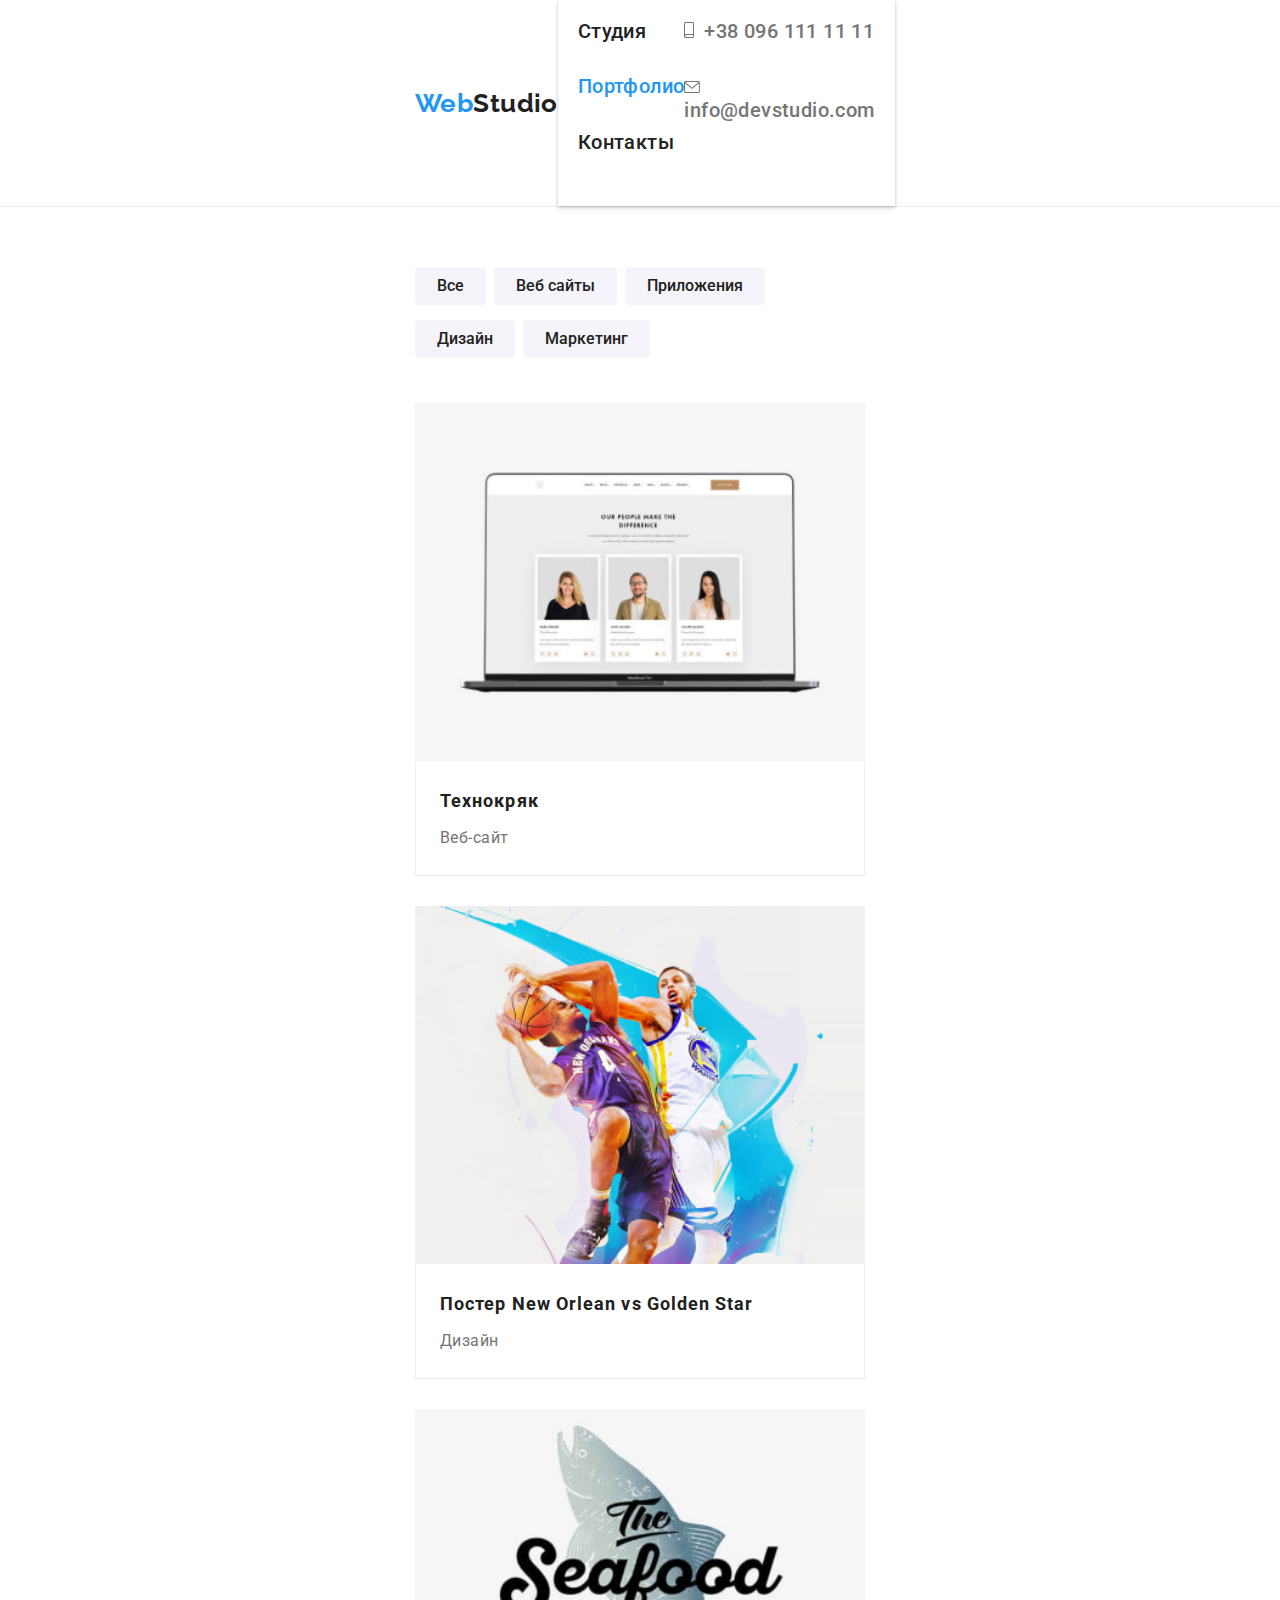
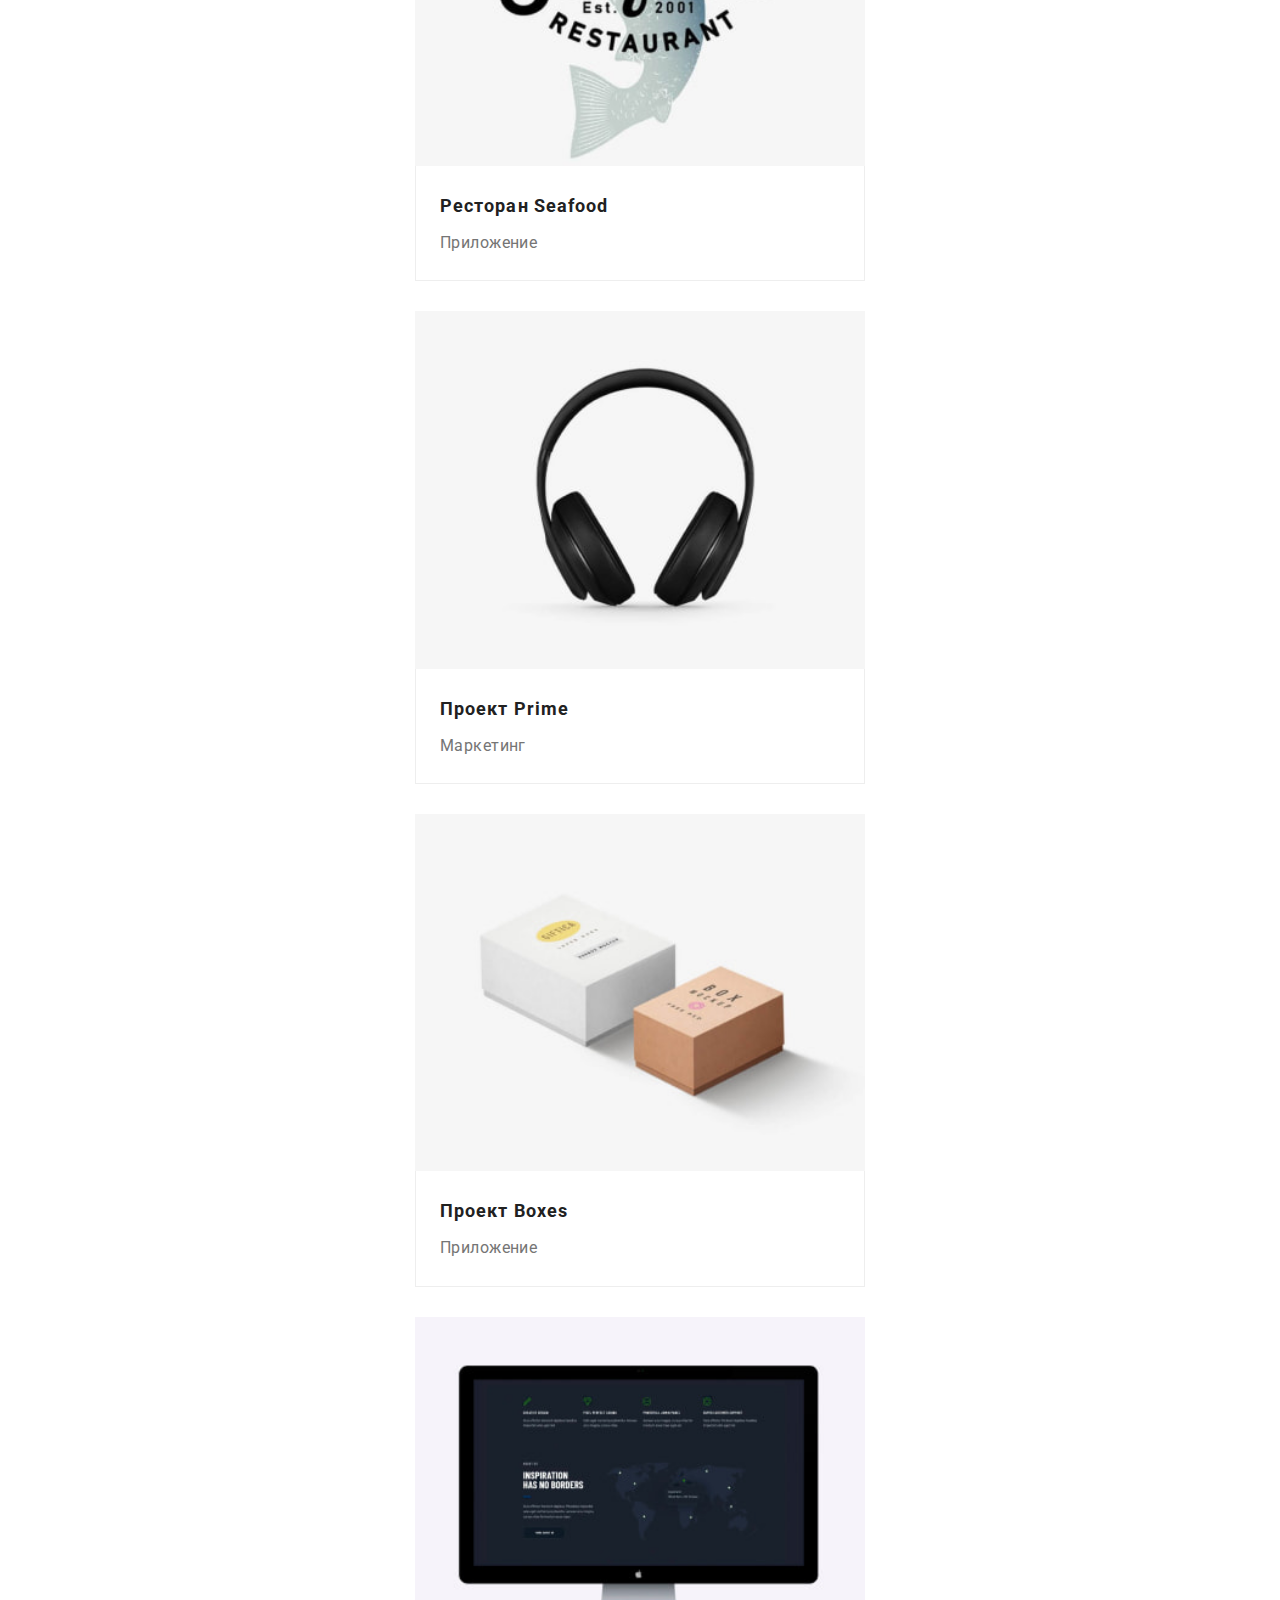
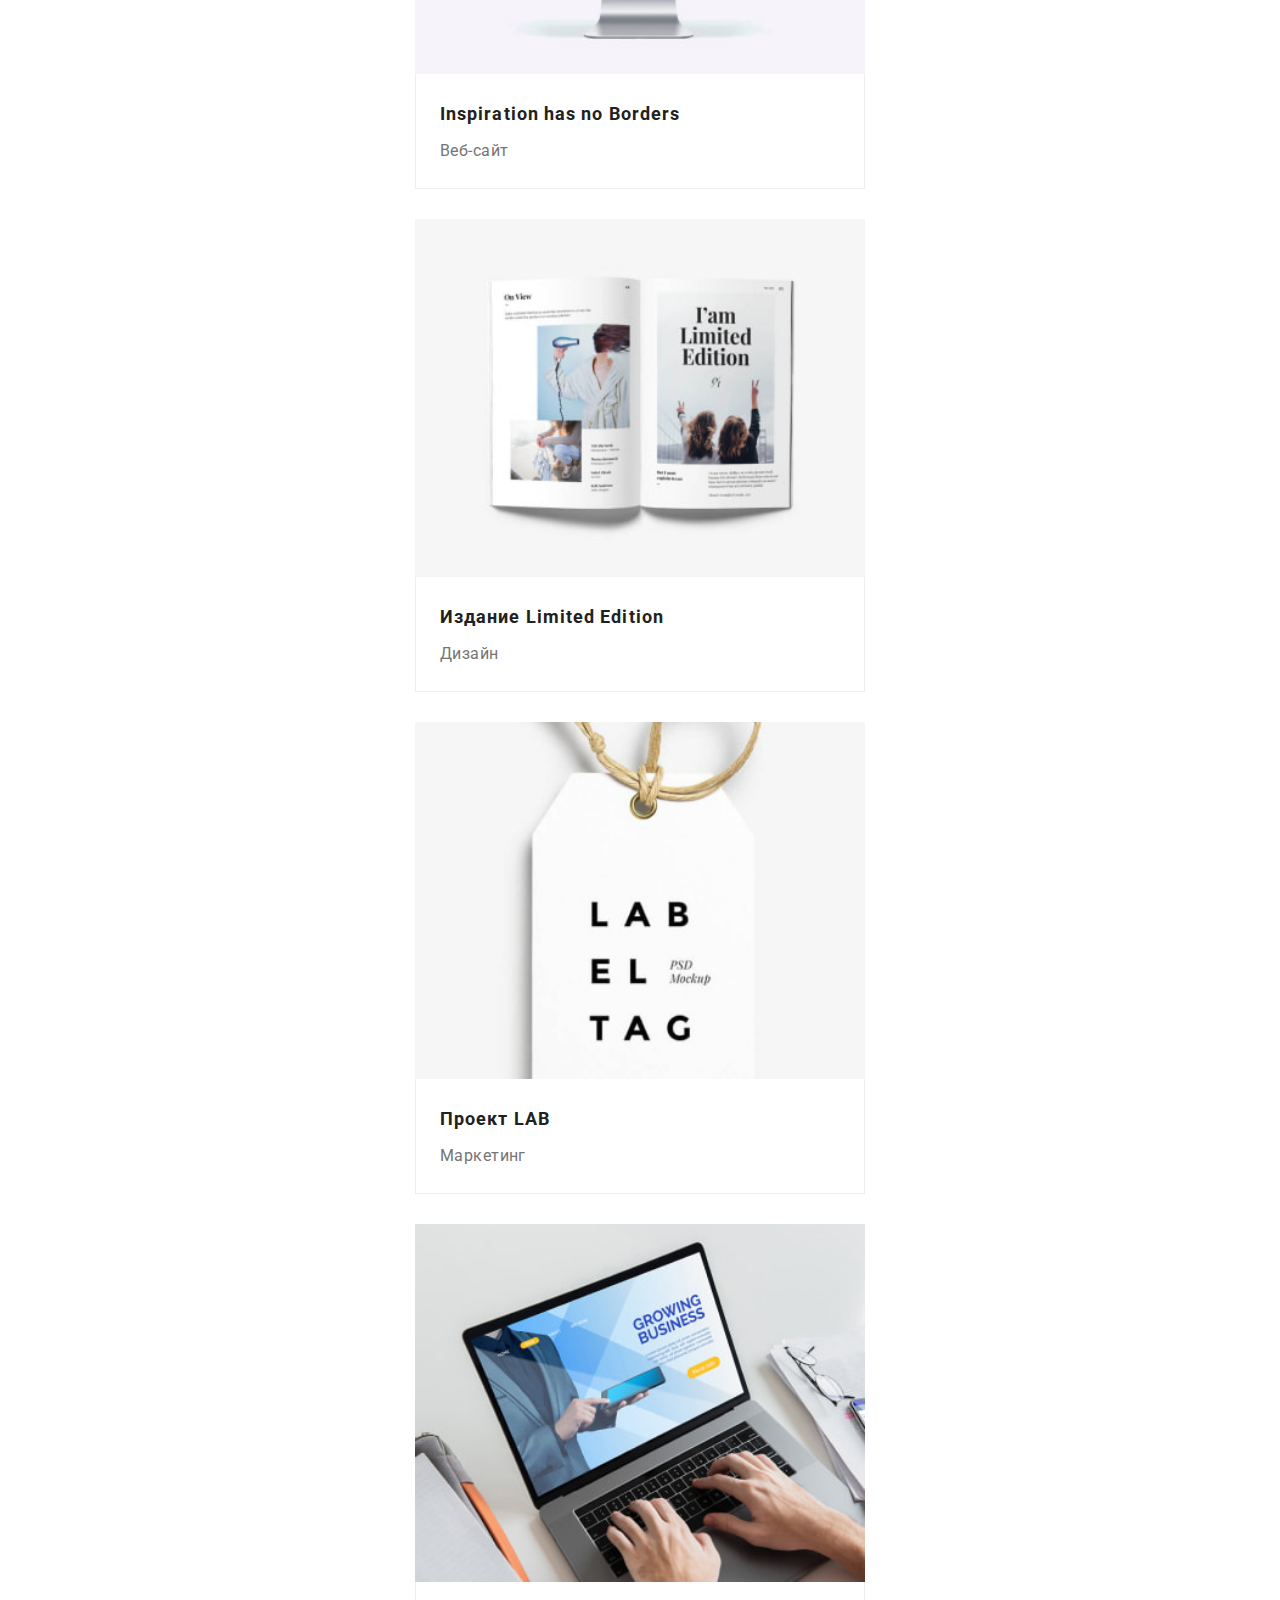
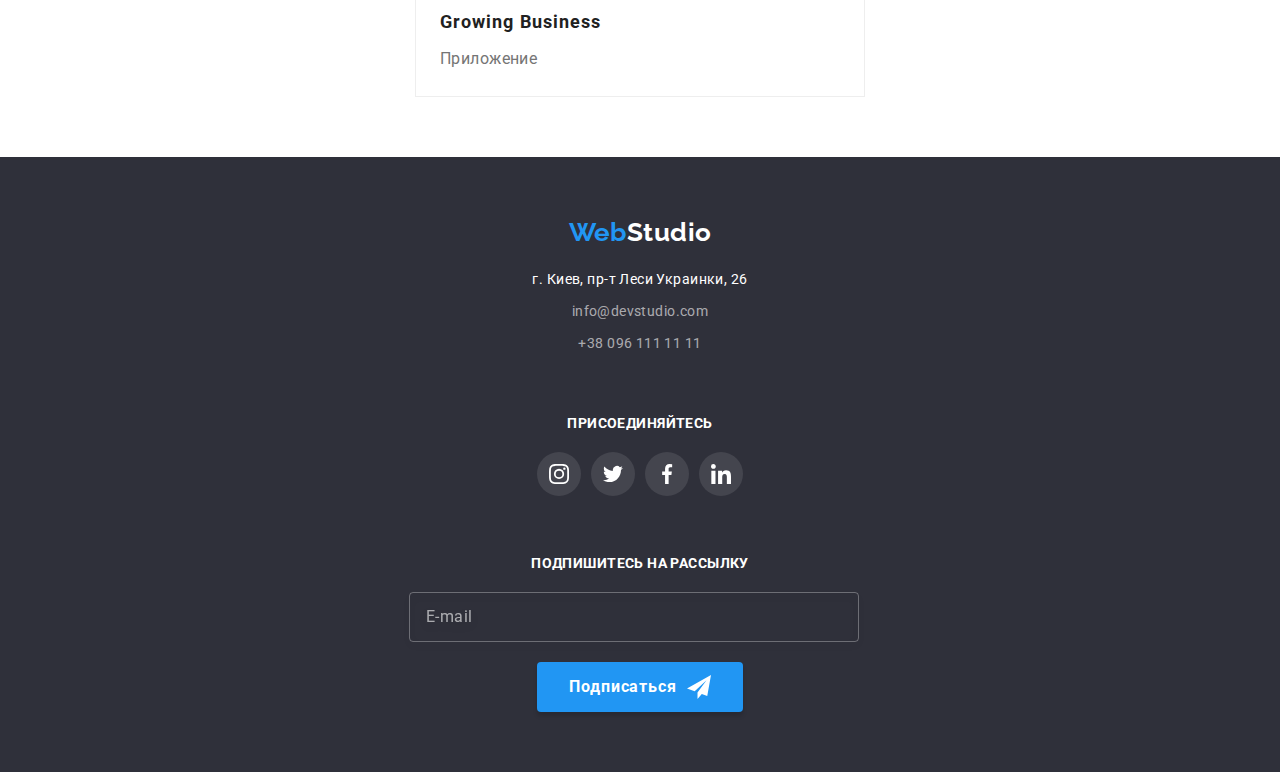
==== commit ac78c465: "добавила соц.сети в меню" ====
--- a/portfolio.html
+++ b/portfolio.html
@@ -23,6 +23,7 @@
           <a class="logo headder__logo" href="index.html"
             ><span class="logo--accent" lang="en">Web</span><span lang="en">Studio</span>
           </a>
+
           <button
             type="button"
             class="button-mobil"
@@ -30,39 +31,46 @@
             aria-controls="menu-container"
             data-menu-button
           >
-            <svg width="40" height="40" aria-label="Мобильное меню">
+            <svg width="40px" height="40px" aria-label="Мобильное меню">
               <use class="icon-menu" href="./images/icons.svg#icon-close"></use>
               <use class="icon-close" href="./images/icons.svg#icon-menu"></use>
             </svg>
           </button>
 
-          <ul class="site-nav">
-            <li class="site-nav__item">
-              <a class="site-nav__link" href="./index.html">Студия</a>
-            </li>
-            <li class="site-nav__item">
-              <a class="site-nav__link site-nav__link--activ" href="./portfolio.html">Портфолио</a>
-            </li>
-            <li class="site-nav__item"><a class="site-nav__link" href="">Контакты</a></li>
-          </ul>
+          <div class="menu-mobil" id="menu-mobil" data-menu>
+            <div class="navigation">
+              <ul class="site-nav">
+                <li class="site-nav__item">
+                  <a class="site-nav__link" href="./index.html">Студия</a>
+                </li>
+                <li class="site-nav__item">
+                  <a class="site-nav__link site-nav__link--activ" href="./portfolio.html"
+                    >Портфолио</a
+                  >
+                </li>
+                <li class="site-nav__item"><a class="site-nav__link" href="">Контакты</a></li>
+              </ul>
+            </div>
+            <div class="contacts">
+              <ul class="contact">
+                <li class="contact__item contact__iten--mail">
+                  <a class="contact__link" href="emailto:info@devstudio.com" lang="en">
+                    <svg class="contact__icon" width="16" height="12">
+                      <use href="./images/icons.svg#icon-mail"></use></svg
+                    >info@devstudio.com</a
+                  >
+                </li>
+                <li class="contact__item contact__iten--numb">
+                  <a class="contact__link" href="tel:+380961111111"
+                    ><svg class="contact__icon" width="10" height="16">
+                      <use href="./images/icons.svg#icon-smartphone"></use></svg
+                    >+38 096 111 11 11</a
+                  >
+                </li>
+              </ul>
+            </div>
+          </div>
         </nav>
-
-        <ul class="contact">
-          <li class="contact__item">
-            <a class="contact__link" href="emailto:info@devstudio.com" lang="en">
-              <svg class="contact__icon" width="16" height="12">
-                <use href="./images/icons.svg#icon-mail"></use></svg
-              >info@devstudio.com</a
-            >
-          </li>
-          <li class="contact__item">
-            <a class="contact__link" href="tel:+380961111111"
-              ><svg class="contact__icon" width="10" height="16">
-                <use href="./images/icons.svg#icon-smartphone"></use></svg
-              >+38 096 111 11 11</a
-            >
-          </li>
-        </ul>
       </div>
     </header>
 
--- a/css/main.min.css
+++ b/css/main.min.css
@@ -1,2 +1,2 @@
-h1,h2,h3,p,ul{margin:0;padding-left:0}.body{font-family:roboto,sans-serif;font-size:14px;line-height:1.71;letter-spacing:0.03em;background-color:#fff;color:#757575}ul{list-style:none}.container{margin-left:auto;margin-right:auto;max-width:1200px;padding:0 15px}@media screen and (min-width: 480px){.container{max-width:480px}}@media screen and (max-width: 768px){.container{max-width:768px}}@media screen and (max-width: 1200px){.container{max-width:1200px}}.visually-hidden{position:absolute;width:1px;height:1px;margin:-1px;border:0;padding:0;white-space:nowrap;-webkit-clip-path:inset(100%);clip-path:inset(100%);clip:rect(0 0 0 0);overflow:hidden}.section-title{margin-bottom:30px;font-weight:700;font-size:28px;line-height:1.17;text-align:center;color:#212121}@media screen and (min-width: 1200px){.section-title{font-size:36px;margin-bottom:50px}}.feature-list__content,.social__links,.clients__list,.clients__links,.footer-form__button,.modal__button,.checkbox__label,.project__dropdown{display:-webkit-box;display:-ms-flexbox;display:flex;-webkit-box-align:center;-ms-flex-align:center;align-items:center}.headder{position:relative;border-bottom:1px solid #ececec}.logo{display:block;padding-top:16px;padding-bottom:16px;font-family:raleway,sans-serif;font-weight:700;font-size:24px;line-height:1.17;text-decoration:none;color:#212121;-webkit-transition:color 250ms cubic-bezier(0.4, 0, 0.2, 1);transition:color 250ms cubic-bezier(0.4, 0, 0.2, 1)}.logo:hover,.logo:focus{color:#2196f3}.logo--accent{color:#2196f3}@media (min-width: 768px){.logo{padding-top:26px;padding-bottom:26px}}@media (min-width: 1200px){.logo{padding-top:25px;padding-bottom:24px}}@media (min-width: 1200px){.logo{font-size:26px;line-height:1.19}}.nav{display:-webkit-box;display:-ms-flexbox;display:flex;-webkit-box-align:center;-ms-flex-align:center;align-items:center;-webkit-box-pack:justify;-ms-flex-pack:justify;justify-content:space-between}.hero{margin-left:auto;margin-right:auto;padding-top:118px;padding-bottom:118px;text-align:center;background-image:-webkit-gradient(linear, left top, right top, from(rgba(47,48,58,0.4)), to(rgba(47,48,58,0.4))),url(../images/header-img.jpg);background-image:linear-gradient(to right, rgba(47,48,58,0.4), rgba(47,48,58,0.4)),url(../images/header-img.jpg);background-repeat:no-repeat;background-position:center;background-size:cover;background-color:rgba(47,48,58,0.4);max-width:1600px}@media (min-width: 768px){.hero{padding-top:26px;padding-bottom:26px;background-image:-webkit-gradient(linear, left top, right top, from(rgba(47,48,58,0.4)), to(rgba(47,48,58,0.4))),url(../images/header-img-tablet.jpg);background-image:linear-gradient(to right, rgba(47,48,58,0.4), rgba(47,48,58,0.4)),url(../images/header-img-tablet.jpg)}}@media (min-width: 1200px){.hero{padding-top:200px;padding-bottom:200px;height:600px;background-image:-webkit-gradient(linear, left top, right top, from(rgba(47,48,58,0.4)), to(rgba(47,48,58,0.4))),url(../images/hero-background.jpg);background-image:linear-gradient(to right, rgba(47,48,58,0.4), rgba(47,48,58,0.4)),url(../images/hero-background.jpg)}}.hero__title{margin-bottom:30px;font-weight:900;font-size:26px;line-height:1.62;letter-spacing:0.06em;text-transform:uppercase;color:#fff}@media (min-width: 768px){.hero__title{padding-top:26px;padding-bottom:26px}}@media (min-width: 1200px){.hero__title{font-size:44px;line-height:1.36}}.button{padding:10px 32px;border:none;border-radius:4px;cursor:pointer;font-weight:700;font-size:16px;line-height:1.88;letter-spacing:0.06em;background-color:#2196f3;-webkit-box-shadow:0px 4px 4px rgba(0,0,0,0.15);box-shadow:0px 4px 4px rgba(0,0,0,0.15);color:#fff;font-family:inherit;-webkit-transition:background-color 250ms cubic-bezier(0.4, 0, 0.2, 1);transition:background-color 250ms cubic-bezier(0.4, 0, 0.2, 1)}.button:hover,.button:focus{background-color:#188ce8}.benefits{padding-top:60px;padding-bottom:60px}@media (min-width: 1200px){.benefits{padding-top:94px;padding-bottom:94px}}.feature-list__content{-webkit-box-pack:center;-ms-flex-pack:center;justify-content:center;background-color:#f5f4fa;height:120px;margin-bottom:30px}.feature-list__title{font-weight:700;font-size:14px;line-height:1.14;text-transform:uppercase;margin-bottom:10px;color:#212121}@media (max-width: 480px){.feature-list__title{text-align:center}}@media (max-width: 480px){.feature-list__item+.feature-list__item{margin-top:30px}}.work{display:none}.our-team{background-color:#f5f4fa;padding-top:60px;padding-bottom:60px}@media (min-width: 1200px){.our-team{padding-top:94px;padding-bottom:94px}}.our-team__item{-webkit-box-shadow:0px 1px 3px rgba(0,0,0,0.12),0px 1px 1px rgba(0,0,0,0.14),0px 2px 1px rgba(0,0,0,0.2);box-shadow:0px 1px 3px rgba(0,0,0,0.12),0px 1px 1px rgba(0,0,0,0.14),0px 2px 1px rgba(0,0,0,0.2)}@media (max-width: 480px){.our-team__item+.our-team__item{margin-top:30px}}.our-team__img{display:block;max-width:100%;height:auto}.our-team__desc{padding:30px 32px;border-radius:0px 0px 4px 4px;background-color:#fff}.our-team__title{font-weight:500;font-size:16px;line-height:1.19;margin-bottom:10px;text-align:center;color:#212121}.our-team__position{font-size:16px;line-height:1.19;text-align:center;margin-bottom:16px}.socials{display:-webkit-box;display:-ms-flexbox;display:flex;text-align:center;-webkit-box-pack:center;-ms-flex-pack:center;justify-content:center}.social__item:not(:last-child){margin-right:10px}.social__links{-webkit-box-pack:center;-ms-flex-pack:center;justify-content:center;border-radius:50%;width:44px;height:44px;fill:#afb1b8;-webkit-transition:fill 250ms cubic-bezier(0.4, 0, 0.2, 1),background-color 250ms cubic-bezier(0.4, 0, 0.2, 1);transition:fill 250ms cubic-bezier(0.4, 0, 0.2, 1),background-color 250ms cubic-bezier(0.4, 0, 0.2, 1)}.social__links:hover,.social__links:focus{fill:#fff;background-color:#2196f3}.clients{padding-top:60px;padding-bottom:60px}@media (min-width: 1200px){.clients{padding-top:94px;padding-bottom:94px}}.clients__list{-webkit-box-pack:center;-ms-flex-pack:center;justify-content:center;-ms-flex-wrap:wrap;flex-wrap:wrap;margin:-15px}.clients__links{-webkit-box-pack:center;-ms-flex-pack:center;justify-content:center;border:1px solid #afb1b8;border-radius:4px;height:92px;fill:#afb1b8;-webkit-transition:fill 250ms cubic-bezier(0.4, 0, 0.2, 1),border 250ms cubic-bezier(0.4, 0, 0.2, 1);transition:fill 250ms cubic-bezier(0.4, 0, 0.2, 1),border 250ms cubic-bezier(0.4, 0, 0.2, 1)}.clients__links:hover,.clients__links:focus{border:1px solid #2196f3;fill:#2196f3}.clients__item{width:calc((100% - 4 * 15px) / 2);margin:15px}.footer{padding-top:60px;padding-bottom:60px;text-align:center;background-color:#2f303a}.footer__logo{display:block;padding:0;margin-bottom:20px;color:#fff;-webkit-transition:color 250ms cubic-bezier(0.4, 0, 0.2, 1);transition:color 250ms cubic-bezier(0.4, 0, 0.2, 1)}.footer__logo:hover,.footer__logo:focus{color:#2196f3}.address{font-style:normal}.address__title{margin-bottom:8px;color:#fff}.address__link{display:inline-block;text-decoration:none;color:rgba(255,255,255,0.6);-webkit-transition:color 250ms cubic-bezier(0.4, 0, 0.2, 1);transition:color 250ms cubic-bezier(0.4, 0, 0.2, 1)}.address__link:hover,.address__link:focus{color:#2196f3}.address__item:not(:last-child){margin-bottom:8px}.address__list{margin-bottom:60px}.join{margin-bottom:60px}.footer__title{display:block;margin-bottom:20px;color:#fff;font-weight:700;font-size:14px;line-height:1.14;text-transform:uppercase}.join__item{border-radius:50%;background-color:rgba(255,255,255,0.1)}.join__icon{fill:#fff}.footer-form{display:-webkit-box;display:-ms-flexbox;display:flex;-webkit-box-orient:vertical;-webkit-box-direction:normal;-ms-flex-direction:column;flex-direction:column;-webkit-box-align:center;-ms-flex-align:center;align-items:center;-webkit-box-pack:center;-ms-flex-pack:center;justify-content:center;text-align:center}.footer-form__mail{margin-bottom:20px;padding:15px 16px;margin-right:12px;width:100%;height:50px;border:1px solid rgba(255,255,255,0.3);background-color:transparent;outline:transparent;-webkit-filter:drop-shadow(0px 4px 4px rgba(0,0,0,0.15));filter:drop-shadow(0px 4px 4px rgba(0,0,0,0.15));border-radius:4px;-webkit-transition:border 250ms cubic-bezier(0.4, 0, 0.2, 1);transition:border 250ms cubic-bezier(0.4, 0, 0.2, 1)}.footer-form__mail::-webkit-input-placeholder{font-size:16px;line-height:1.25;letter-spacing:0.03em;color:rgba(255,255,255,0.6)}.footer-form__mail:-ms-input-placeholder{font-size:16px;line-height:1.25;letter-spacing:0.03em;color:rgba(255,255,255,0.6)}.footer-form__mail::-ms-input-placeholder{font-size:16px;line-height:1.25;letter-spacing:0.03em;color:rgba(255,255,255,0.6)}.footer-form__mail::placeholder{font-size:16px;line-height:1.25;letter-spacing:0.03em;color:rgba(255,255,255,0.6)}.footer-form__mail:hover,.footer-form__mail:focus{border:1px solid #2196f3}.footer-form__button{-webkit-box-pack:center;-ms-flex-pack:center;justify-content:center}.footer-form__icon{margin-left:10px}.button-mobil{display:-webkit-inline-box;display:-ms-inline-flexbox;display:inline-flex;margin:0;padding:0;border:none;background-color:transparent;z-index:20}.button-mobil:hover .icon-menu,.button-mobil:focus .icon-menu{fill:#2196f3}.button-mobil:hover .icon-close,.button-mobil:focus .icon-close{fill:#2196f3}.button-mobil.is-open .icon-close{display:block}.button-mobil.is-open .icon-menu{display:none}@media (min-width: 760px){.button-mobil{display:none}}.icon-close{display:none}.menu-mobil{background:#fff;-webkit-box-shadow:0px 4px 8px rgba(0,0,0,0.04),0px 2px 4px rgba(0,0,0,0.08),0px 1px 3px rgba(0,0,0,0.16);box-shadow:0px 4px 8px rgba(0,0,0,0.04),0px 2px 4px rgba(0,0,0,0.08),0px 1px 3px rgba(0,0,0,0.16);padding:20px;font-size:20px}@media screen and (max-width: 767px){.menu-mobil{display:none;position:absolute;top:0;left:0;width:100%;padding:48px 40px}.menu-mobil.is-open{display:block}}@media screen and (min-width: 768px){.menu-mobil{display:-webkit-box;display:-ms-flexbox;display:flex;-webkit-box-pack:justify;-ms-flex-pack:justify;justify-content:space-between;-webkit-box-flex:1;-ms-flex-positive:1;flex-grow:1}}.site-nav__link{display:block;padding-bottom:32px;font-weight:500;line-height:1.17;letter-spacing:0.02em;text-decoration:none;color:#212121;-webkit-transition:color 250ms cubic-bezier(0.4, 0, 0.2, 1);transition:color 250ms cubic-bezier(0.4, 0, 0.2, 1)}.site-nav__link:hover,.site-nav__link:focus{color:#2196f3}@media screen and (max-width: 767px){.site-nav__link{font-size:40px}}@media (max-width: 767px){.site-nav{margin-bottom:302px}}.site-nav__link--activ{color:#2196f3}@media (max-width: 767px){.site-nav__link--activ{padding-bottom:35.71px}}.contact__link{display:block;font-weight:500;line-height:1.17;letter-spacing:0.02em;text-decoration:none;color:#757575;-webkit-transition:color 250ms cubic-bezier(0.4, 0, 0.2, 1);transition:color 250ms cubic-bezier(0.4, 0, 0.2, 1);padding-bottom:32px}.contact__link:hover,.contact__link:focus{color:#2196f3}@media (max-width: 767px){.contact__link{font-size:24px}}@media (max-width: 767px){:hover,:focus{font-size:34px}}.contact__icon{margin-right:10px;fill:currentColor}@media (max-width: 767px){.contact__icon{display:none}}.contact{display:-webkit-box;display:-ms-flexbox;display:flex;-webkit-box-orient:vertical;-webkit-box-direction:normal;-ms-flex-direction:column;flex-direction:column}.contact__iten--numb{-webkit-box-ordinal-group:2;-ms-flex-order:1;order:1}.contact__iten--mail{-webkit-box-ordinal-group:3;-ms-flex-order:2;order:2}.backdrop{position:fixed;top:0;left:0;width:100%;height:100%;background-color:rgba(0,0,0,0.2);opacity:1;-webkit-transition:opacity 250ms cubic-bezier(0.4, 0, 0.2, 1),visibility 250ms cubic-bezier(0.4, 0, 0.2, 1);transition:opacity 250ms cubic-bezier(0.4, 0, 0.2, 1),visibility 250ms cubic-bezier(0.4, 0, 0.2, 1);overflow-y:scroll}.backdrop.is-hidden{visibility:hidden;opacity:0;pointer-events:none}.backdrop.is-hidden .modal{-webkit-transform:translate(-50%, -50%) scale(0);transform:translate(-50%, -50%) scale(0)}.modal{position:absolute;top:50%;left:50%;-webkit-transform:translate(-50%, -50%) scale(1);transform:translate(-50%, -50%) scale(1);-webkit-transition:-webkit-transform 250ms cubic-bezier(0.4, 0, 0.2, 1);transition:-webkit-transform 250ms cubic-bezier(0.4, 0, 0.2, 1);transition:transform 250ms cubic-bezier(0.4, 0, 0.2, 1);transition:transform 250ms cubic-bezier(0.4, 0, 0.2, 1), -webkit-transform 250ms cubic-bezier(0.4, 0, 0.2, 1);padding:40px;min-width:450px;min-height:609px;background-color:#fff;-webkit-box-shadow:0px 1px 3px rgba(0,0,0,0.12),0px 1px 1px rgba(0,0,0,0.14),0px 2px 1px rgba(0,0,0,0.2);box-shadow:0px 1px 3px rgba(0,0,0,0.12),0px 1px 1px rgba(0,0,0,0.14),0px 2px 1px rgba(0,0,0,0.2);border-radius:4px;opacity:1}@media (min-width: 600px){.modal{position:absolute;top:50%;left:50%;-webkit-transform:translate(-50%, -50%) scale(1);transform:translate(-50%, -50%) scale(1);-webkit-transition:-webkit-transform 250ms cubic-bezier(0.4, 0, 0.2, 1);transition:-webkit-transform 250ms cubic-bezier(0.4, 0, 0.2, 1);transition:transform 250ms cubic-bezier(0.4, 0, 0.2, 1);transition:transform 250ms cubic-bezier(0.4, 0, 0.2, 1), -webkit-transform 250ms cubic-bezier(0.4, 0, 0.2, 1)}}.modal__button{-webkit-box-pack:center;-ms-flex-pack:center;justify-content:center;position:absolute;padding:0;top:8px;right:8px;width:30px;height:30px;border:1px solid rgba(0,0,0,0.1);border-radius:50%;background-color:#fff;cursor:pointer;fill:#000;-webkit-transition:fill 250ms cubic-bezier(0.4, 0, 0.2, 1);transition:fill 250ms cubic-bezier(0.4, 0, 0.2, 1)}.modal__button:hover,.modal__button:focus{fill:#2196f3}.form__title{display:block;margin-bottom:12px;color:#212121;font-weight:700;font-size:20px;line-height:1.15;text-align:center;letter-spacing:0.03em}.form{text-align:center}.form__field{display:-webkit-box;display:-ms-flexbox;display:flex;-webkit-box-orient:vertical;-webkit-box-direction:normal;-ms-flex-direction:column;flex-direction:column;margin-bottom:10px}.form__input{padding:12px 15px 12px 42px;width:100%;height:40px;border:1px solid rgba(33,33,33,0.2);border-radius:4px;cursor:pointer;-webkit-transition:border 250ms cubic-bezier(0.4, 0, 0.2, 1),outline-color 250ms cubic-bezier(0.4, 0, 0.2, 1),fill 250ms cubic-bezier(0.4, 0, 0.2, 1);transition:border 250ms cubic-bezier(0.4, 0, 0.2, 1),outline-color 250ms cubic-bezier(0.4, 0, 0.2, 1),fill 250ms cubic-bezier(0.4, 0, 0.2, 1)}.form__input:hover,.form__input:focus{border:1px solid #2196f3;outline-color:#2196f3}.form__input:focus-within>.form__icon{fill:#2196f3}.form__input:hover ~ .form__icon{fill:#2196f3}.form__text{text-align:left;margin-bottom:4px;font-size:12px;line-height:1.17;letter-spacing:0.01em;color:#757575}.form__thumb{position:relative}.form__icon{position:absolute;top:50%;left:12px;-webkit-transform:translateY(-50%);transform:translateY(-50%);cursor:pointer;fill:#212121;-webkit-transition:fill 250ms cubic-bezier(0.4, 0, 0.2, 1);transition:fill 250ms cubic-bezier(0.4, 0, 0.2, 1)}.form__field--comment{margin-bottom:20px}.form__textarea{padding:12px 16px;border:1px solid rgba(33,33,33,0.2);border-radius:4px;resize:none;width:100%;height:120px;cursor:pointer;-webkit-transition:border 250ms cubic-bezier(0.4, 0, 0.2, 1),outline-color 250ms cubic-bezier(0.4, 0, 0.2, 1);transition:border 250ms cubic-bezier(0.4, 0, 0.2, 1),outline-color 250ms cubic-bezier(0.4, 0, 0.2, 1)}.form__textarea::-webkit-input-placeholder{font-size:12px;line-height:1.17;letter-spacing:0.01em;color:rgba(117,117,117,0.5)}.form__textarea:-ms-input-placeholder{font-size:12px;line-height:1.17;letter-spacing:0.01em;color:rgba(117,117,117,0.5)}.form__textarea::-ms-input-placeholder{font-size:12px;line-height:1.17;letter-spacing:0.01em;color:rgba(117,117,117,0.5)}.form__textarea::placeholder{font-size:12px;line-height:1.17;letter-spacing:0.01em;color:rgba(117,117,117,0.5)}.form__textarea:hover,.form__textarea:focus{border:1px solid #2196f3;outline-color:#2196f3}.checkbox{margin-bottom:31px}.checkbox__icon{margin-right:4px;width:16px;height:15px;border:2px solid #212121;border-radius:2px}.checkbox__input:checked+.checkbox__icon{background-color:#2196f3;border-color:#2196f3;background-origin:border-box}.checkbox__input:focus+.checkbox__icon,.checkbox__input:hover+.checkbox__icon{border-color:#2196f3}.checkbox__label{-webkit-box-pack:center;-ms-flex-pack:center;justify-content:center;font-size:12px;line-height:1.17;letter-spacing:0.03em;color:#757575;cursor:pointer}@media (min-width: 1200px){.checkbox__label{font-size:14px}}.checkbox__input{-webkit-appearance:none;-moz-appearance:none;appearance:none;position:absolute}.checkbox__conditions{color:#2196f3;-webkit-text-decoration-line:underline;text-decoration-line:underline}.checkbox__button{padding:10px 55px 10px 56px}.portfolio-nav{padding-top:60px;padding-bottom:60px}.filter__list{display:-webkit-box;display:-ms-flexbox;display:flex;-ms-flex-wrap:wrap;flex-wrap:wrap;margin-bottom:-15px}.filter__button{border:none;border-radius:4px;font-family:inherit;font-weight:500;font-size:16px;line-height:1.63;cursor:pointer;text-align:center;padding:6px 22px;display:block;background-color:#f5f4fa;color:#212121;-webkit-transition:background-color 250ms cubic-bezier(0.4, 0, 0.2, 1),color 250ms cubic-bezier(0.4, 0, 0.2, 1),-webkit-box-shadow 250ms cubic-bezier(0.4, 0, 0.2, 1);transition:background-color 250ms cubic-bezier(0.4, 0, 0.2, 1),color 250ms cubic-bezier(0.4, 0, 0.2, 1),-webkit-box-shadow 250ms cubic-bezier(0.4, 0, 0.2, 1);transition:background-color 250ms cubic-bezier(0.4, 0, 0.2, 1),color 250ms cubic-bezier(0.4, 0, 0.2, 1),box-shadow 250ms cubic-bezier(0.4, 0, 0.2, 1);transition:background-color 250ms cubic-bezier(0.4, 0, 0.2, 1),color 250ms cubic-bezier(0.4, 0, 0.2, 1),box-shadow 250ms cubic-bezier(0.4, 0, 0.2, 1),-webkit-box-shadow 250ms cubic-bezier(0.4, 0, 0.2, 1)}.filter__button:hover,.filter__button:focus{background-color:#2196f3;color:#fff;-webkit-box-shadow:0px 3px 1px rgba(0,0,0,0.1),0px 1px 2px rgba(0,0,0,0.08),0px 2px 2px rgba(0,0,0,0.12);box-shadow:0px 3px 1px rgba(0,0,0,0.1),0px 1px 2px rgba(0,0,0,0.08),0px 2px 2px rgba(0,0,0,0.12)}.filter__item{margin-right:8px;margin-bottom:15px}.filter__item:nth-child(n+4){margin-bottom:0px}.project__list{margin-top:60px}.project__item+.project__item{margin-top:30px}.project__link{display:block;text-decoration:none;-webkit-transition:-webkit-box-shadow 250ms cubic-bezier(0.4, 0, 0.2, 1);transition:-webkit-box-shadow 250ms cubic-bezier(0.4, 0, 0.2, 1);transition:box-shadow 250ms cubic-bezier(0.4, 0, 0.2, 1);transition:box-shadow 250ms cubic-bezier(0.4, 0, 0.2, 1), -webkit-box-shadow 250ms cubic-bezier(0.4, 0, 0.2, 1)}.project__link:hover,.project__link:focus{-webkit-box-shadow:0px 1px 1px rgba(0,0,0,0.12),0px 4px 4px rgba(0,0,0,0.06),1px 4px 6px rgba(0,0,0,0.16);box-shadow:0px 1px 1px rgba(0,0,0,0.12),0px 4px 4px rgba(0,0,0,0.06),1px 4px 6px rgba(0,0,0,0.16)}.project__img{display:block;max-width:100%;height:auto}.project__title{font-size:18px;line-height:2;letter-spacing:0.06em;font-weight:700;margin-bottom:4px;color:#212121}.project__subtitle{font-size:16px;line-height:1.88;color:#757575}.project__card{padding:22px 24px;border-left:1px solid #eee;border-right:1px solid #eee;border-bottom:1px solid #eee}.project__thumb{position:relative;overflow:hidden}.project__dropdown{position:absolute;-webkit-box-pack:center;-ms-flex-pack:center;justify-content:center;padding:63px 24px;top:0;left:0;width:100%;height:100%;background-color:rgba(33,150,243,0.9);font-size:18px;line-height:1.56;color:#fff;-webkit-transform:translateY(101%);transform:translateY(101%);-webkit-transition:-webkit-transform 250ms cubic-bezier(0.4, 0, 0.2, 1);transition:-webkit-transform 250ms cubic-bezier(0.4, 0, 0.2, 1);transition:transform 250ms cubic-bezier(0.4, 0, 0.2, 1);transition:transform 250ms cubic-bezier(0.4, 0, 0.2, 1), -webkit-transform 250ms cubic-bezier(0.4, 0, 0.2, 1)}.project__link:hover .project__dropdown,.project__link:focus .project__dropdown{-webkit-transform:translateY(0);transform:translateY(0)}
+h1,h2,h3,p,ul{margin:0;padding-left:0}.body{font-family:roboto,sans-serif;font-size:14px;line-height:1.71;letter-spacing:0.03em;background-color:#fff;color:#757575}ul{list-style:none}.container{margin-left:auto;margin-right:auto;max-width:1200px;padding:0 15px}@media screen and (min-width: 480px){.container{max-width:480px}}@media screen and (max-width: 768px){.container{max-width:768px}}@media screen and (max-width: 1200px){.container{max-width:1200px}}.visually-hidden{position:absolute;width:1px;height:1px;margin:-1px;border:0;padding:0;white-space:nowrap;-webkit-clip-path:inset(100%);clip-path:inset(100%);clip:rect(0 0 0 0);overflow:hidden}.section-title{margin-bottom:30px;font-weight:700;font-size:28px;line-height:1.17;text-align:center;color:#212121}@media screen and (min-width: 1200px){.section-title{font-size:36px;margin-bottom:50px}}.feature-list__content,.social__links,.clients__list,.clients__links,.footer-form__button,.modal__button,.checkbox__label,.project__dropdown{display:-webkit-box;display:-ms-flexbox;display:flex;-webkit-box-align:center;-ms-flex-align:center;align-items:center}.headder{position:relative;border-bottom:1px solid #ececec}.logo{display:block;padding-top:16px;padding-bottom:16px;font-family:raleway,sans-serif;font-weight:700;font-size:24px;line-height:1.17;text-decoration:none;color:#212121;-webkit-transition:color 250ms cubic-bezier(0.4, 0, 0.2, 1);transition:color 250ms cubic-bezier(0.4, 0, 0.2, 1)}.logo:hover,.logo:focus{color:#2196f3}.logo--accent{color:#2196f3}@media (min-width: 768px){.logo{padding-top:26px;padding-bottom:26px}}@media (min-width: 1200px){.logo{padding-top:25px;padding-bottom:24px}}@media (min-width: 1200px){.logo{font-size:26px;line-height:1.19}}.nav{display:-webkit-box;display:-ms-flexbox;display:flex;-webkit-box-align:center;-ms-flex-align:center;align-items:center;-webkit-box-pack:justify;-ms-flex-pack:justify;justify-content:space-between}.hero{margin-left:auto;margin-right:auto;padding-top:118px;padding-bottom:118px;text-align:center;background-image:-webkit-gradient(linear, left top, right top, from(rgba(47,48,58,0.4)), to(rgba(47,48,58,0.4))),url(../images/header-img.jpg);background-image:linear-gradient(to right, rgba(47,48,58,0.4), rgba(47,48,58,0.4)),url(../images/header-img.jpg);background-repeat:no-repeat;background-position:center;background-size:cover;background-color:rgba(47,48,58,0.4);max-width:1600px}@media (min-width: 768px){.hero{padding-top:26px;padding-bottom:26px;background-image:-webkit-gradient(linear, left top, right top, from(rgba(47,48,58,0.4)), to(rgba(47,48,58,0.4))),url(../images/header-img-tablet.jpg);background-image:linear-gradient(to right, rgba(47,48,58,0.4), rgba(47,48,58,0.4)),url(../images/header-img-tablet.jpg)}}@media (min-width: 1200px){.hero{padding-top:200px;padding-bottom:200px;height:600px;background-image:-webkit-gradient(linear, left top, right top, from(rgba(47,48,58,0.4)), to(rgba(47,48,58,0.4))),url(../images/hero-background.jpg);background-image:linear-gradient(to right, rgba(47,48,58,0.4), rgba(47,48,58,0.4)),url(../images/hero-background.jpg)}}.hero__title{margin-bottom:30px;font-weight:900;font-size:26px;line-height:1.62;letter-spacing:0.06em;text-transform:uppercase;color:#fff}@media (min-width: 768px){.hero__title{padding-top:26px;padding-bottom:26px}}@media (min-width: 1200px){.hero__title{font-size:44px;line-height:1.36}}.button{padding:10px 32px;border:none;border-radius:4px;cursor:pointer;font-weight:700;font-size:16px;line-height:1.88;letter-spacing:0.06em;background-color:#2196f3;-webkit-box-shadow:0px 4px 4px rgba(0,0,0,0.15);box-shadow:0px 4px 4px rgba(0,0,0,0.15);color:#fff;font-family:inherit;-webkit-transition:background-color 250ms cubic-bezier(0.4, 0, 0.2, 1);transition:background-color 250ms cubic-bezier(0.4, 0, 0.2, 1)}.button:hover,.button:focus{background-color:#188ce8}.benefits{padding-top:60px;padding-bottom:60px}@media (min-width: 1200px){.benefits{padding-top:94px;padding-bottom:94px}}.feature-list__content{-webkit-box-pack:center;-ms-flex-pack:center;justify-content:center;background-color:#f5f4fa;height:120px;margin-bottom:30px}.feature-list__title{font-weight:700;font-size:14px;line-height:1.14;text-transform:uppercase;margin-bottom:10px;color:#212121}@media (max-width: 480px){.feature-list__title{text-align:center}}@media (max-width: 480px){.feature-list__item+.feature-list__item{margin-top:30px}}.work{display:none}.our-team{background-color:#f5f4fa;padding-top:60px;padding-bottom:60px}@media (min-width: 1200px){.our-team{padding-top:94px;padding-bottom:94px}}.our-team__item{-webkit-box-shadow:0px 1px 3px rgba(0,0,0,0.12),0px 1px 1px rgba(0,0,0,0.14),0px 2px 1px rgba(0,0,0,0.2);box-shadow:0px 1px 3px rgba(0,0,0,0.12),0px 1px 1px rgba(0,0,0,0.14),0px 2px 1px rgba(0,0,0,0.2)}@media (max-width: 480px){.our-team__item+.our-team__item{margin-top:30px}}.our-team__img{display:block;max-width:100%;height:auto}.our-team__desc{padding:30px 32px;border-radius:0px 0px 4px 4px;background-color:#fff}.our-team__title{font-weight:500;font-size:16px;line-height:1.19;margin-bottom:10px;text-align:center;color:#212121}.our-team__position{font-size:16px;line-height:1.19;text-align:center;margin-bottom:16px}.socials{display:-webkit-box;display:-ms-flexbox;display:flex;text-align:center;-webkit-box-pack:center;-ms-flex-pack:center;justify-content:center}.social__item:not(:last-child){margin-right:10px}.social__links{-webkit-box-pack:center;-ms-flex-pack:center;justify-content:center;border-radius:50%;width:44px;height:44px;fill:#afb1b8;-webkit-transition:fill 250ms cubic-bezier(0.4, 0, 0.2, 1),background-color 250ms cubic-bezier(0.4, 0, 0.2, 1);transition:fill 250ms cubic-bezier(0.4, 0, 0.2, 1),background-color 250ms cubic-bezier(0.4, 0, 0.2, 1)}.social__links:hover,.social__links:focus{fill:#fff;background-color:#2196f3}.clients{padding-top:60px;padding-bottom:60px}@media (min-width: 1200px){.clients{padding-top:94px;padding-bottom:94px}}.clients__list{-webkit-box-pack:center;-ms-flex-pack:center;justify-content:center;-ms-flex-wrap:wrap;flex-wrap:wrap;margin:-15px}.clients__links{-webkit-box-pack:center;-ms-flex-pack:center;justify-content:center;border:1px solid #afb1b8;border-radius:4px;height:92px;fill:#afb1b8;-webkit-transition:fill 250ms cubic-bezier(0.4, 0, 0.2, 1),border 250ms cubic-bezier(0.4, 0, 0.2, 1);transition:fill 250ms cubic-bezier(0.4, 0, 0.2, 1),border 250ms cubic-bezier(0.4, 0, 0.2, 1)}.clients__links:hover,.clients__links:focus{border:1px solid #2196f3;fill:#2196f3}.clients__item{width:calc((100% - 4 * 15px) / 2);margin:15px}.footer{padding-top:60px;padding-bottom:60px;text-align:center;background-color:#2f303a}.footer__logo{display:block;padding:0;margin-bottom:20px;color:#fff;-webkit-transition:color 250ms cubic-bezier(0.4, 0, 0.2, 1);transition:color 250ms cubic-bezier(0.4, 0, 0.2, 1)}.footer__logo:hover,.footer__logo:focus{color:#2196f3}.address{font-style:normal}.address__title{margin-bottom:8px;color:#fff}.address__link{display:inline-block;text-decoration:none;color:rgba(255,255,255,0.6);-webkit-transition:color 250ms cubic-bezier(0.4, 0, 0.2, 1);transition:color 250ms cubic-bezier(0.4, 0, 0.2, 1)}.address__link:hover,.address__link:focus{color:#2196f3}.address__item:not(:last-child){margin-bottom:8px}.address__list{margin-bottom:60px}.join{margin-bottom:60px}.footer__title{display:block;margin-bottom:20px;color:#fff;font-weight:700;font-size:14px;line-height:1.14;text-transform:uppercase}.join__item{border-radius:50%;background-color:rgba(255,255,255,0.1)}.join__icon{fill:#fff}.footer-form{display:-webkit-box;display:-ms-flexbox;display:flex;-webkit-box-orient:vertical;-webkit-box-direction:normal;-ms-flex-direction:column;flex-direction:column;-webkit-box-align:center;-ms-flex-align:center;align-items:center;-webkit-box-pack:center;-ms-flex-pack:center;justify-content:center;text-align:center}.footer-form__mail{margin-bottom:20px;padding:15px 16px;margin-right:12px;width:100%;height:50px;border:1px solid rgba(255,255,255,0.3);background-color:transparent;outline:transparent;-webkit-filter:drop-shadow(0px 4px 4px rgba(0,0,0,0.15));filter:drop-shadow(0px 4px 4px rgba(0,0,0,0.15));border-radius:4px;-webkit-transition:border 250ms cubic-bezier(0.4, 0, 0.2, 1);transition:border 250ms cubic-bezier(0.4, 0, 0.2, 1)}.footer-form__mail::-webkit-input-placeholder{font-size:16px;line-height:1.25;letter-spacing:0.03em;color:rgba(255,255,255,0.6)}.footer-form__mail:-ms-input-placeholder{font-size:16px;line-height:1.25;letter-spacing:0.03em;color:rgba(255,255,255,0.6)}.footer-form__mail::-ms-input-placeholder{font-size:16px;line-height:1.25;letter-spacing:0.03em;color:rgba(255,255,255,0.6)}.footer-form__mail::placeholder{font-size:16px;line-height:1.25;letter-spacing:0.03em;color:rgba(255,255,255,0.6)}.footer-form__mail:hover,.footer-form__mail:focus{border:1px solid #2196f3}.footer-form__button{-webkit-box-pack:center;-ms-flex-pack:center;justify-content:center}.footer-form__icon{margin-left:10px}.button-mobil{display:-webkit-inline-box;display:-ms-inline-flexbox;display:inline-flex;margin:0;padding:0;border:none;background-color:transparent;z-index:20}.button-mobil:hover .icon-menu,.button-mobil:focus .icon-menu{fill:#2196f3}.button-mobil:hover .icon-close,.button-mobil:focus .icon-close{fill:#2196f3}.button-mobil.is-open .icon-close{display:block}.button-mobil.is-open .icon-menu{display:none}@media (min-width: 760px){.button-mobil{display:none}}.icon-close{display:none}.menu-mobil{background:#fff;-webkit-box-shadow:0px 4px 8px rgba(0,0,0,0.04),0px 2px 4px rgba(0,0,0,0.08),0px 1px 3px rgba(0,0,0,0.16);box-shadow:0px 4px 8px rgba(0,0,0,0.04),0px 2px 4px rgba(0,0,0,0.08),0px 1px 3px rgba(0,0,0,0.16);padding:20px;font-size:20px}@media screen and (max-width: 767px){.menu-mobil{display:none;position:absolute;top:0;left:0;width:100%;padding:48px 40px}.menu-mobil.is-open{display:block}}@media screen and (min-width: 768px){.menu-mobil{display:-webkit-box;display:-ms-flexbox;display:flex;-webkit-box-pack:justify;-ms-flex-pack:justify;justify-content:space-between;-webkit-box-flex:1;-ms-flex-positive:1;flex-grow:1}}.site-nav__link{display:block;padding-bottom:32px;font-weight:500;line-height:1.17;letter-spacing:0.02em;text-decoration:none;color:#212121;-webkit-transition:color 250ms cubic-bezier(0.4, 0, 0.2, 1);transition:color 250ms cubic-bezier(0.4, 0, 0.2, 1)}.site-nav__link:hover,.site-nav__link:focus{color:#2196f3}@media screen and (max-width: 767px){.site-nav__link{font-size:40px}}@media (max-width: 767px){.site-nav{margin-bottom:302px}}.site-nav__link--activ{color:#2196f3}@media (max-width: 767px){.site-nav__link--activ{padding-bottom:35.71px}}.contact__link{display:block;font-weight:500;line-height:1.17;letter-spacing:0.02em;text-decoration:none;color:#757575;-webkit-transition:color 250ms cubic-bezier(0.4, 0, 0.2, 1);transition:color 250ms cubic-bezier(0.4, 0, 0.2, 1);padding-bottom:32px}.contact__link:hover,.contact__link:focus{color:#2196f3}@media (max-width: 767px){.contact__link{font-size:24px}}@media (max-width: 767px){:hover,:focus{font-size:34px}}.contact__icon{margin-right:10px;fill:currentColor}@media (max-width: 767px){.contact__icon{display:none}}.contact{display:-webkit-box;display:-ms-flexbox;display:flex;-webkit-box-orient:vertical;-webkit-box-direction:normal;-ms-flex-direction:column;flex-direction:column}.contact__iten--numb{-webkit-box-ordinal-group:2;-ms-flex-order:1;order:1}.contact__iten--mail{-webkit-box-ordinal-group:3;-ms-flex-order:2;order:2}.menu-mobil__socials{display:-webkit-box;display:-ms-flexbox;display:flex;margin-top:64px}.menu-mobil__link{color:#2196f3;text-decoration:none;font-weight:500;font-size:18px;line-height:1.22;letter-spacing:0.02em}.menu-mobil__item:not(:last-child){border-right:1px solid rgba(33,33,33,0.2);padding-right:10px}.menu-mobil__item:not(:first-child){padding-left:10px}.backdrop{position:fixed;top:0;left:0;width:100%;height:100%;background-color:rgba(0,0,0,0.2);opacity:1;-webkit-transition:opacity 250ms cubic-bezier(0.4, 0, 0.2, 1),visibility 250ms cubic-bezier(0.4, 0, 0.2, 1);transition:opacity 250ms cubic-bezier(0.4, 0, 0.2, 1),visibility 250ms cubic-bezier(0.4, 0, 0.2, 1);overflow-y:scroll}.backdrop.is-hidden{visibility:hidden;opacity:0;pointer-events:none}.backdrop.is-hidden .modal{-webkit-transform:translate(-50%, -50%) scale(0);transform:translate(-50%, -50%) scale(0)}.modal{position:absolute;top:50%;left:50%;-webkit-transform:translate(-50%, -50%) scale(1);transform:translate(-50%, -50%) scale(1);-webkit-transition:-webkit-transform 250ms cubic-bezier(0.4, 0, 0.2, 1);transition:-webkit-transform 250ms cubic-bezier(0.4, 0, 0.2, 1);transition:transform 250ms cubic-bezier(0.4, 0, 0.2, 1);transition:transform 250ms cubic-bezier(0.4, 0, 0.2, 1), -webkit-transform 250ms cubic-bezier(0.4, 0, 0.2, 1);padding:40px;min-width:450px;min-height:609px;background-color:#fff;-webkit-box-shadow:0px 1px 3px rgba(0,0,0,0.12),0px 1px 1px rgba(0,0,0,0.14),0px 2px 1px rgba(0,0,0,0.2);box-shadow:0px 1px 3px rgba(0,0,0,0.12),0px 1px 1px rgba(0,0,0,0.14),0px 2px 1px rgba(0,0,0,0.2);border-radius:4px;opacity:1;z-index:30}@media (min-width: 600px){.modal{position:absolute;top:50%;left:50%;-webkit-transform:translate(-50%, -50%) scale(1);transform:translate(-50%, -50%) scale(1);-webkit-transition:-webkit-transform 250ms cubic-bezier(0.4, 0, 0.2, 1);transition:-webkit-transform 250ms cubic-bezier(0.4, 0, 0.2, 1);transition:transform 250ms cubic-bezier(0.4, 0, 0.2, 1);transition:transform 250ms cubic-bezier(0.4, 0, 0.2, 1), -webkit-transform 250ms cubic-bezier(0.4, 0, 0.2, 1)}}.modal__button{-webkit-box-pack:center;-ms-flex-pack:center;justify-content:center;position:absolute;padding:0;top:8px;right:8px;width:30px;height:30px;border:1px solid rgba(0,0,0,0.1);border-radius:50%;background-color:#fff;cursor:pointer;fill:#000;-webkit-transition:fill 250ms cubic-bezier(0.4, 0, 0.2, 1);transition:fill 250ms cubic-bezier(0.4, 0, 0.2, 1)}.modal__button:hover,.modal__button:focus{fill:#2196f3}.form__title{display:block;margin-bottom:12px;color:#212121;font-weight:700;font-size:20px;line-height:1.15;text-align:center;letter-spacing:0.03em}.form{text-align:center}.form__field{display:-webkit-box;display:-ms-flexbox;display:flex;-webkit-box-orient:vertical;-webkit-box-direction:normal;-ms-flex-direction:column;flex-direction:column;margin-bottom:10px}.form__input{padding:12px 15px 12px 42px;width:100%;height:40px;border:1px solid rgba(33,33,33,0.2);border-radius:4px;cursor:pointer;-webkit-transition:border 250ms cubic-bezier(0.4, 0, 0.2, 1),outline-color 250ms cubic-bezier(0.4, 0, 0.2, 1),fill 250ms cubic-bezier(0.4, 0, 0.2, 1);transition:border 250ms cubic-bezier(0.4, 0, 0.2, 1),outline-color 250ms cubic-bezier(0.4, 0, 0.2, 1),fill 250ms cubic-bezier(0.4, 0, 0.2, 1)}.form__input:hover,.form__input:focus{border:1px solid #2196f3;outline-color:#2196f3}.form__input:focus-within>.form__icon{fill:#2196f3}.form__input:hover ~ .form__icon{fill:#2196f3}.form__text{text-align:left;margin-bottom:4px;font-size:12px;line-height:1.17;letter-spacing:0.01em;color:#757575}.form__thumb{position:relative}.form__icon{position:absolute;top:50%;left:12px;-webkit-transform:translateY(-50%);transform:translateY(-50%);cursor:pointer;fill:#212121;-webkit-transition:fill 250ms cubic-bezier(0.4, 0, 0.2, 1);transition:fill 250ms cubic-bezier(0.4, 0, 0.2, 1)}.form__field--comment{margin-bottom:20px}.form__textarea{padding:12px 16px;border:1px solid rgba(33,33,33,0.2);border-radius:4px;resize:none;width:100%;height:120px;cursor:pointer;-webkit-transition:border 250ms cubic-bezier(0.4, 0, 0.2, 1),outline-color 250ms cubic-bezier(0.4, 0, 0.2, 1);transition:border 250ms cubic-bezier(0.4, 0, 0.2, 1),outline-color 250ms cubic-bezier(0.4, 0, 0.2, 1)}.form__textarea::-webkit-input-placeholder{font-size:12px;line-height:1.17;letter-spacing:0.01em;color:rgba(117,117,117,0.5)}.form__textarea:-ms-input-placeholder{font-size:12px;line-height:1.17;letter-spacing:0.01em;color:rgba(117,117,117,0.5)}.form__textarea::-ms-input-placeholder{font-size:12px;line-height:1.17;letter-spacing:0.01em;color:rgba(117,117,117,0.5)}.form__textarea::placeholder{font-size:12px;line-height:1.17;letter-spacing:0.01em;color:rgba(117,117,117,0.5)}.form__textarea:hover,.form__textarea:focus{border:1px solid #2196f3;outline-color:#2196f3}.checkbox{margin-bottom:31px}.checkbox__icon{margin-right:4px;width:16px;height:15px;border:2px solid #212121;border-radius:2px}.checkbox__input:checked+.checkbox__icon{background-color:#2196f3;border-color:#2196f3;background-origin:border-box}.checkbox__input:focus+.checkbox__icon,.checkbox__input:hover+.checkbox__icon{border-color:#2196f3}.checkbox__label{-webkit-box-pack:center;-ms-flex-pack:center;justify-content:center;font-size:12px;line-height:1.17;letter-spacing:0.03em;color:#757575;cursor:pointer}@media (min-width: 1200px){.checkbox__label{font-size:14px}}.checkbox__input{-webkit-appearance:none;-moz-appearance:none;appearance:none;position:absolute}.checkbox__conditions{color:#2196f3;-webkit-text-decoration-line:underline;text-decoration-line:underline}.checkbox__button{padding:10px 55px 10px 56px}.portfolio-nav{padding-top:60px;padding-bottom:60px}.filter__list{display:-webkit-box;display:-ms-flexbox;display:flex;-ms-flex-wrap:wrap;flex-wrap:wrap;margin-bottom:-15px}.filter__button{border:none;border-radius:4px;font-family:inherit;font-weight:500;font-size:16px;line-height:1.63;cursor:pointer;text-align:center;padding:6px 22px;display:block;background-color:#f5f4fa;color:#212121;-webkit-transition:background-color 250ms cubic-bezier(0.4, 0, 0.2, 1),color 250ms cubic-bezier(0.4, 0, 0.2, 1),-webkit-box-shadow 250ms cubic-bezier(0.4, 0, 0.2, 1);transition:background-color 250ms cubic-bezier(0.4, 0, 0.2, 1),color 250ms cubic-bezier(0.4, 0, 0.2, 1),-webkit-box-shadow 250ms cubic-bezier(0.4, 0, 0.2, 1);transition:background-color 250ms cubic-bezier(0.4, 0, 0.2, 1),color 250ms cubic-bezier(0.4, 0, 0.2, 1),box-shadow 250ms cubic-bezier(0.4, 0, 0.2, 1);transition:background-color 250ms cubic-bezier(0.4, 0, 0.2, 1),color 250ms cubic-bezier(0.4, 0, 0.2, 1),box-shadow 250ms cubic-bezier(0.4, 0, 0.2, 1),-webkit-box-shadow 250ms cubic-bezier(0.4, 0, 0.2, 1)}.filter__button:hover,.filter__button:focus{background-color:#2196f3;color:#fff;-webkit-box-shadow:0px 3px 1px rgba(0,0,0,0.1),0px 1px 2px rgba(0,0,0,0.08),0px 2px 2px rgba(0,0,0,0.12);box-shadow:0px 3px 1px rgba(0,0,0,0.1),0px 1px 2px rgba(0,0,0,0.08),0px 2px 2px rgba(0,0,0,0.12)}.filter__item{margin-right:8px;margin-bottom:15px}.filter__item:nth-child(n+4){margin-bottom:0px}.project__list{margin-top:60px}.project__item+.project__item{margin-top:30px}.project__link{display:block;text-decoration:none;-webkit-transition:-webkit-box-shadow 250ms cubic-bezier(0.4, 0, 0.2, 1);transition:-webkit-box-shadow 250ms cubic-bezier(0.4, 0, 0.2, 1);transition:box-shadow 250ms cubic-bezier(0.4, 0, 0.2, 1);transition:box-shadow 250ms cubic-bezier(0.4, 0, 0.2, 1), -webkit-box-shadow 250ms cubic-bezier(0.4, 0, 0.2, 1)}.project__link:hover,.project__link:focus{-webkit-box-shadow:0px 1px 1px rgba(0,0,0,0.12),0px 4px 4px rgba(0,0,0,0.06),1px 4px 6px rgba(0,0,0,0.16);box-shadow:0px 1px 1px rgba(0,0,0,0.12),0px 4px 4px rgba(0,0,0,0.06),1px 4px 6px rgba(0,0,0,0.16)}.project__img{display:block;max-width:100%;height:auto}.project__title{font-size:18px;line-height:2;letter-spacing:0.06em;font-weight:700;margin-bottom:4px;color:#212121}.project__subtitle{font-size:16px;line-height:1.88;color:#757575}.project__card{padding:22px 24px;border-left:1px solid #eee;border-right:1px solid #eee;border-bottom:1px solid #eee}.project__thumb{position:relative;overflow:hidden}.project__dropdown{position:absolute;-webkit-box-pack:center;-ms-flex-pack:center;justify-content:center;padding:63px 24px;top:0;left:0;width:100%;height:100%;background-color:rgba(33,150,243,0.9);font-size:18px;line-height:1.56;color:#fff;-webkit-transform:translateY(101%);transform:translateY(101%);-webkit-transition:-webkit-transform 250ms cubic-bezier(0.4, 0, 0.2, 1);transition:-webkit-transform 250ms cubic-bezier(0.4, 0, 0.2, 1);transition:transform 250ms cubic-bezier(0.4, 0, 0.2, 1);transition:transform 250ms cubic-bezier(0.4, 0, 0.2, 1), -webkit-transform 250ms cubic-bezier(0.4, 0, 0.2, 1)}.project__link:hover .project__dropdown,.project__link:focus .project__dropdown{-webkit-transform:translateY(0);transform:translateY(0)}
 /*# sourceMappingURL=main.min.css.map */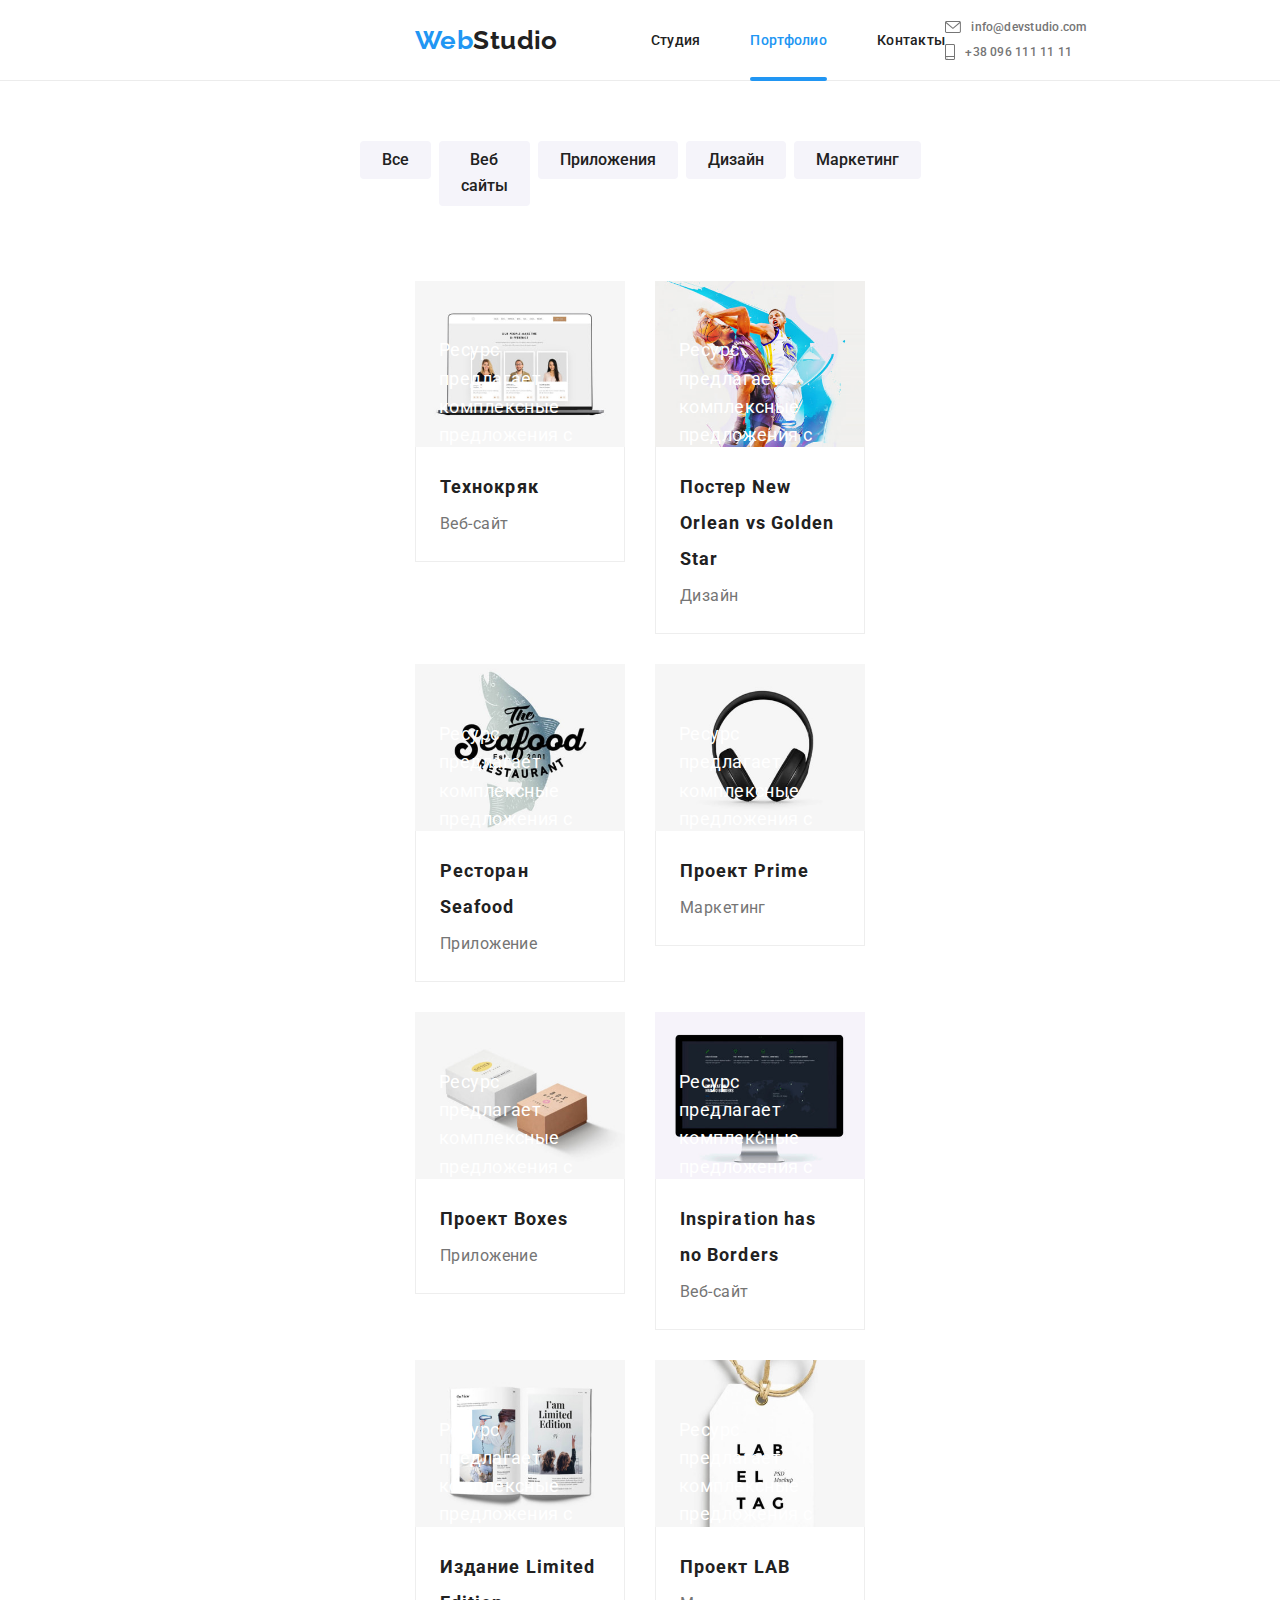
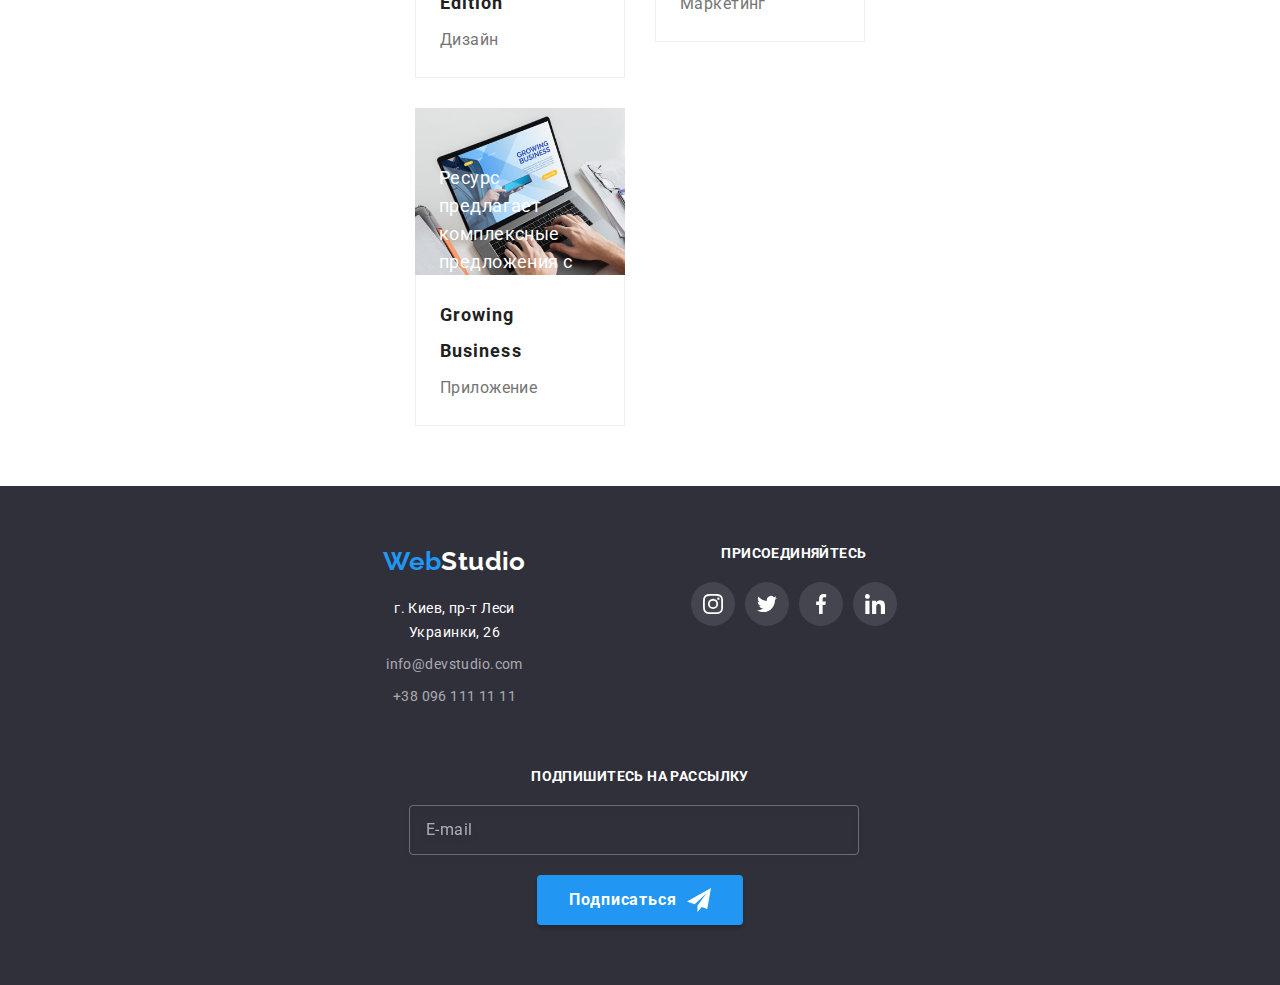
==== commit 25e6af9c: "адаптивная версия таблетка" ====
--- a/portfolio.html
+++ b/portfolio.html
@@ -38,37 +38,41 @@
           </button>
 
           <div class="menu-mobil" id="menu-mobil" data-menu>
-            <div class="navigation">
-              <ul class="site-nav">
-                <li class="site-nav__item">
-                  <a class="site-nav__link" href="./index.html">Студия</a>
-                </li>
-                <li class="site-nav__item">
-                  <a class="site-nav__link site-nav__link--activ" href="./portfolio.html"
-                    >Портфолио</a
-                  >
-                </li>
-                <li class="site-nav__item"><a class="site-nav__link" href="">Контакты</a></li>
-              </ul>
-            </div>
-            <div class="contacts">
-              <ul class="contact">
-                <li class="contact__item contact__iten--mail">
-                  <a class="contact__link" href="emailto:info@devstudio.com" lang="en">
-                    <svg class="contact__icon" width="16" height="12">
-                      <use href="./images/icons.svg#icon-mail"></use></svg
-                    >info@devstudio.com</a
-                  >
-                </li>
-                <li class="contact__item contact__iten--numb">
-                  <a class="contact__link" href="tel:+380961111111"
-                    ><svg class="contact__icon" width="10" height="16">
-                      <use href="./images/icons.svg#icon-smartphone"></use></svg
-                    >+38 096 111 11 11</a
-                  >
-                </li>
-              </ul>
-            </div>
+            <ul class="site-nav">
+              <li class="site-nav__item">
+                <a class="site-nav__link" href="./index.html">Студия</a>
+              </li>
+              <li class="site-nav__item">
+                <a class="site-nav__link site-nav__link--activ" href="./portfolio.html"
+                  >Портфолио</a
+                >
+              </li>
+              <li class="site-nav__item"><a class="site-nav__link" href="">Контакты</a></li>
+            </ul>
+
+            <ul class="contact">
+              <li class="contact__item contact__iten--mail">
+                <a class="contact__link" href="emailto:info@devstudio.com" lang="en">
+                  <svg class="contact__icon" width="16" height="12">
+                    <use href="./images/icons.svg#icon-mail"></use></svg
+                  >info@devstudio.com</a
+                >
+              </li>
+              <li class="contact__item contact__iten--numb">
+                <a class="contact__link" href="tel:+380961111111"
+                  ><svg class="contact__icon" width="10" height="16">
+                    <use href="./images/icons.svg#icon-smartphone"></use></svg
+                  >+38 096 111 11 11</a
+                >
+              </li>
+            </ul>
+
+            <ul class="menu-mobil__socials">
+              <li class="menu-mobil__item"><a class="menu-mobil__link" href="">Instagram</a></li>
+              <li class="menu-mobil__item"><a class="menu-mobil__link" href="">Twitter</a></li>
+              <li class="menu-mobil__item"><a class="menu-mobil__link" href="">Facebook</a></li>
+              <li class="menu-mobil__item"><a class="menu-mobil__link" href="">LinkedIn</a></li>
+            </ul>
           </div>
         </nav>
       </div>
@@ -311,58 +315,60 @@
 
     <footer class="footer">
       <div class="container footer__container">
-        <div class="footer__address">
-          <a class="logo footer__logo" href="index.html"
-            ><span class="logo--accent" lang="en">Web</span><span lang="en">Studio</span>
-          </a>
-
-          <address class="address">
-            <p class="address__title">г. Киев, пр-т Леси Украинки, 26</p>
-            <ul class="address__list">
-              <li class="address__item">
-                <a class="address__link" href="emailto:info@devstudio.com" lang="en"
-                  >info@devstudio.com</a
-                >
-              </li>
-              <li class="address__item">
-                <a class="address__link" href="tel:+380961111111">+38 096 111 11 11</a>
+        <div class="footer-thumb">
+          <div class="footer__address">
+            <a class="logo footer__logo" href="index.html"
+              ><span class="logo--accent" lang="en">Web</span><span lang="en">Studio</span>
+            </a>
+
+            <address class="address">
+              <p class="address__title">г. Киев, пр-т Леси Украинки, 26</p>
+              <ul class="address__list">
+                <li class="address__item">
+                  <a class="address__link" href="emailto:info@devstudio.com" lang="en"
+                    >info@devstudio.com</a
+                  >
+                </li>
+                <li class="address__item">
+                  <a class="address__link" href="tel:+380961111111">+38 096 111 11 11</a>
+                </li>
+              </ul>
+            </address>
+          </div>
+
+          <div class="join">
+            <h2 class="footer__title">присоединяйтесь</h2>
+            <ul class="socials">
+              <li class="social__item join__item">
+                <a href="https://www.instagram.com/" class="social__links"
+                  ><svg class="join__icon" width="20" height="20">
+                    <use href="./images/icons.svg#icon-instagram"></use></svg
+                ></a>
+              </li>
+              <li class="social__item join__item">
+                <a href="https://twitter.com/" class="social__links"
+                  ><svg class="join__icon" width="20" height="20">
+                    <use href="./images/icons.svg#icon-twitter"></use></svg
+                ></a>
+              </li>
+              <li class="social__item join__item">
+                <a href="https://www.facebook.com/" class="social__links"
+                  ><svg class="join__icon" width="20" height="20">
+                    <use href="./images/icons.svg#icon-facebook"></use></svg
+                ></a>
+              </li>
+              <li class="social__item join__item">
+                <a href="https://www.linkedin.com/" class="social__links"
+                  ><svg class="join__icon" width="20" height="20">
+                    <use href="./images/icons.svg#icon-linkedin"></use></svg
+                ></a>
               </li>
             </ul>
-          </address>
+          </div>
         </div>
 
-        <div class="join">
-          <h2 class="footer__title">присоединяйтесь</h2>
-          <ul class="socials">
-            <li class="social__item join__item">
-              <a href="https://www.instagram.com/" class="social__links"
-                ><svg class="join__icon" width="20" height="20">
-                  <use href="./images/icons.svg#icon-instagram"></use></svg
-              ></a>
-            </li>
-            <li class="social__item join__item">
-              <a href="https://twitter.com/" class="social__links"
-                ><svg class="join__icon" width="20" height="20">
-                  <use href="./images/icons.svg#icon-twitter"></use></svg
-              ></a>
-            </li>
-            <li class="social__item join__item">
-              <a href="https://www.facebook.com/" class="social__links"
-                ><svg class="join__icon" width="20" height="20">
-                  <use href="./images/icons.svg#icon-facebook"></use></svg
-              ></a>
-            </li>
-            <li class="social__item join__item">
-              <a href="https://www.linkedin.com/" class="social__links"
-                ><svg class="join__icon" width="20" height="20">
-                  <use href="./images/icons.svg#icon-linkedin"></use></svg
-              ></a>
-            </li>
-          </ul>
-        </div>
-
         <form>
-          <h2 class="footer__title">Подпишитесь на рассылку</h2>
+          <strong class="footer__title">Подпишитесь на рассылку</strong>
 
           <div class="footer-form" role="group">
             <label for="user_email"></label>
@@ -383,5 +389,7 @@
         </form>
       </div>
     </footer>
+
+    <script src="./js/mobile-menu.js"></script>
   </body>
 </html>
--- a/css/main.min.css
+++ b/css/main.min.css
@@ -1,2 +1,2 @@
-h1,h2,h3,p,ul{margin:0;padding-left:0}.body{font-family:roboto,sans-serif;font-size:14px;line-height:1.71;letter-spacing:0.03em;background-color:#fff;color:#757575}ul{list-style:none}.container{margin-left:auto;margin-right:auto;max-width:1200px;padding:0 15px}@media screen and (min-width: 480px){.container{max-width:480px}}@media screen and (max-width: 768px){.container{max-width:768px}}@media screen and (max-width: 1200px){.container{max-width:1200px}}.visually-hidden{position:absolute;width:1px;height:1px;margin:-1px;border:0;padding:0;white-space:nowrap;-webkit-clip-path:inset(100%);clip-path:inset(100%);clip:rect(0 0 0 0);overflow:hidden}.section-title{margin-bottom:30px;font-weight:700;font-size:28px;line-height:1.17;text-align:center;color:#212121}@media screen and (min-width: 1200px){.section-title{font-size:36px;margin-bottom:50px}}.feature-list__content,.social__links,.clients__list,.clients__links,.footer-form__button,.modal__button,.checkbox__label,.project__dropdown{display:-webkit-box;display:-ms-flexbox;display:flex;-webkit-box-align:center;-ms-flex-align:center;align-items:center}.headder{position:relative;border-bottom:1px solid #ececec}.logo{display:block;padding-top:16px;padding-bottom:16px;font-family:raleway,sans-serif;font-weight:700;font-size:24px;line-height:1.17;text-decoration:none;color:#212121;-webkit-transition:color 250ms cubic-bezier(0.4, 0, 0.2, 1);transition:color 250ms cubic-bezier(0.4, 0, 0.2, 1)}.logo:hover,.logo:focus{color:#2196f3}.logo--accent{color:#2196f3}@media (min-width: 768px){.logo{padding-top:26px;padding-bottom:26px}}@media (min-width: 1200px){.logo{padding-top:25px;padding-bottom:24px}}@media (min-width: 1200px){.logo{font-size:26px;line-height:1.19}}.nav{display:-webkit-box;display:-ms-flexbox;display:flex;-webkit-box-align:center;-ms-flex-align:center;align-items:center;-webkit-box-pack:justify;-ms-flex-pack:justify;justify-content:space-between}.hero{margin-left:auto;margin-right:auto;padding-top:118px;padding-bottom:118px;text-align:center;background-image:-webkit-gradient(linear, left top, right top, from(rgba(47,48,58,0.4)), to(rgba(47,48,58,0.4))),url(../images/header-img.jpg);background-image:linear-gradient(to right, rgba(47,48,58,0.4), rgba(47,48,58,0.4)),url(../images/header-img.jpg);background-repeat:no-repeat;background-position:center;background-size:cover;background-color:rgba(47,48,58,0.4);max-width:1600px}@media (min-width: 768px){.hero{padding-top:26px;padding-bottom:26px;background-image:-webkit-gradient(linear, left top, right top, from(rgba(47,48,58,0.4)), to(rgba(47,48,58,0.4))),url(../images/header-img-tablet.jpg);background-image:linear-gradient(to right, rgba(47,48,58,0.4), rgba(47,48,58,0.4)),url(../images/header-img-tablet.jpg)}}@media (min-width: 1200px){.hero{padding-top:200px;padding-bottom:200px;height:600px;background-image:-webkit-gradient(linear, left top, right top, from(rgba(47,48,58,0.4)), to(rgba(47,48,58,0.4))),url(../images/hero-background.jpg);background-image:linear-gradient(to right, rgba(47,48,58,0.4), rgba(47,48,58,0.4)),url(../images/hero-background.jpg)}}.hero__title{margin-bottom:30px;font-weight:900;font-size:26px;line-height:1.62;letter-spacing:0.06em;text-transform:uppercase;color:#fff}@media (min-width: 768px){.hero__title{padding-top:26px;padding-bottom:26px}}@media (min-width: 1200px){.hero__title{font-size:44px;line-height:1.36}}.button{padding:10px 32px;border:none;border-radius:4px;cursor:pointer;font-weight:700;font-size:16px;line-height:1.88;letter-spacing:0.06em;background-color:#2196f3;-webkit-box-shadow:0px 4px 4px rgba(0,0,0,0.15);box-shadow:0px 4px 4px rgba(0,0,0,0.15);color:#fff;font-family:inherit;-webkit-transition:background-color 250ms cubic-bezier(0.4, 0, 0.2, 1);transition:background-color 250ms cubic-bezier(0.4, 0, 0.2, 1)}.button:hover,.button:focus{background-color:#188ce8}.benefits{padding-top:60px;padding-bottom:60px}@media (min-width: 1200px){.benefits{padding-top:94px;padding-bottom:94px}}.feature-list__content{-webkit-box-pack:center;-ms-flex-pack:center;justify-content:center;background-color:#f5f4fa;height:120px;margin-bottom:30px}.feature-list__title{font-weight:700;font-size:14px;line-height:1.14;text-transform:uppercase;margin-bottom:10px;color:#212121}@media (max-width: 480px){.feature-list__title{text-align:center}}@media (max-width: 480px){.feature-list__item+.feature-list__item{margin-top:30px}}.work{display:none}.our-team{background-color:#f5f4fa;padding-top:60px;padding-bottom:60px}@media (min-width: 1200px){.our-team{padding-top:94px;padding-bottom:94px}}.our-team__item{-webkit-box-shadow:0px 1px 3px rgba(0,0,0,0.12),0px 1px 1px rgba(0,0,0,0.14),0px 2px 1px rgba(0,0,0,0.2);box-shadow:0px 1px 3px rgba(0,0,0,0.12),0px 1px 1px rgba(0,0,0,0.14),0px 2px 1px rgba(0,0,0,0.2)}@media (max-width: 480px){.our-team__item+.our-team__item{margin-top:30px}}.our-team__img{display:block;max-width:100%;height:auto}.our-team__desc{padding:30px 32px;border-radius:0px 0px 4px 4px;background-color:#fff}.our-team__title{font-weight:500;font-size:16px;line-height:1.19;margin-bottom:10px;text-align:center;color:#212121}.our-team__position{font-size:16px;line-height:1.19;text-align:center;margin-bottom:16px}.socials{display:-webkit-box;display:-ms-flexbox;display:flex;text-align:center;-webkit-box-pack:center;-ms-flex-pack:center;justify-content:center}.social__item:not(:last-child){margin-right:10px}.social__links{-webkit-box-pack:center;-ms-flex-pack:center;justify-content:center;border-radius:50%;width:44px;height:44px;fill:#afb1b8;-webkit-transition:fill 250ms cubic-bezier(0.4, 0, 0.2, 1),background-color 250ms cubic-bezier(0.4, 0, 0.2, 1);transition:fill 250ms cubic-bezier(0.4, 0, 0.2, 1),background-color 250ms cubic-bezier(0.4, 0, 0.2, 1)}.social__links:hover,.social__links:focus{fill:#fff;background-color:#2196f3}.clients{padding-top:60px;padding-bottom:60px}@media (min-width: 1200px){.clients{padding-top:94px;padding-bottom:94px}}.clients__list{-webkit-box-pack:center;-ms-flex-pack:center;justify-content:center;-ms-flex-wrap:wrap;flex-wrap:wrap;margin:-15px}.clients__links{-webkit-box-pack:center;-ms-flex-pack:center;justify-content:center;border:1px solid #afb1b8;border-radius:4px;height:92px;fill:#afb1b8;-webkit-transition:fill 250ms cubic-bezier(0.4, 0, 0.2, 1),border 250ms cubic-bezier(0.4, 0, 0.2, 1);transition:fill 250ms cubic-bezier(0.4, 0, 0.2, 1),border 250ms cubic-bezier(0.4, 0, 0.2, 1)}.clients__links:hover,.clients__links:focus{border:1px solid #2196f3;fill:#2196f3}.clients__item{width:calc((100% - 4 * 15px) / 2);margin:15px}.footer{padding-top:60px;padding-bottom:60px;text-align:center;background-color:#2f303a}.footer__logo{display:block;padding:0;margin-bottom:20px;color:#fff;-webkit-transition:color 250ms cubic-bezier(0.4, 0, 0.2, 1);transition:color 250ms cubic-bezier(0.4, 0, 0.2, 1)}.footer__logo:hover,.footer__logo:focus{color:#2196f3}.address{font-style:normal}.address__title{margin-bottom:8px;color:#fff}.address__link{display:inline-block;text-decoration:none;color:rgba(255,255,255,0.6);-webkit-transition:color 250ms cubic-bezier(0.4, 0, 0.2, 1);transition:color 250ms cubic-bezier(0.4, 0, 0.2, 1)}.address__link:hover,.address__link:focus{color:#2196f3}.address__item:not(:last-child){margin-bottom:8px}.address__list{margin-bottom:60px}.join{margin-bottom:60px}.footer__title{display:block;margin-bottom:20px;color:#fff;font-weight:700;font-size:14px;line-height:1.14;text-transform:uppercase}.join__item{border-radius:50%;background-color:rgba(255,255,255,0.1)}.join__icon{fill:#fff}.footer-form{display:-webkit-box;display:-ms-flexbox;display:flex;-webkit-box-orient:vertical;-webkit-box-direction:normal;-ms-flex-direction:column;flex-direction:column;-webkit-box-align:center;-ms-flex-align:center;align-items:center;-webkit-box-pack:center;-ms-flex-pack:center;justify-content:center;text-align:center}.footer-form__mail{margin-bottom:20px;padding:15px 16px;margin-right:12px;width:100%;height:50px;border:1px solid rgba(255,255,255,0.3);background-color:transparent;outline:transparent;-webkit-filter:drop-shadow(0px 4px 4px rgba(0,0,0,0.15));filter:drop-shadow(0px 4px 4px rgba(0,0,0,0.15));border-radius:4px;-webkit-transition:border 250ms cubic-bezier(0.4, 0, 0.2, 1);transition:border 250ms cubic-bezier(0.4, 0, 0.2, 1)}.footer-form__mail::-webkit-input-placeholder{font-size:16px;line-height:1.25;letter-spacing:0.03em;color:rgba(255,255,255,0.6)}.footer-form__mail:-ms-input-placeholder{font-size:16px;line-height:1.25;letter-spacing:0.03em;color:rgba(255,255,255,0.6)}.footer-form__mail::-ms-input-placeholder{font-size:16px;line-height:1.25;letter-spacing:0.03em;color:rgba(255,255,255,0.6)}.footer-form__mail::placeholder{font-size:16px;line-height:1.25;letter-spacing:0.03em;color:rgba(255,255,255,0.6)}.footer-form__mail:hover,.footer-form__mail:focus{border:1px solid #2196f3}.footer-form__button{-webkit-box-pack:center;-ms-flex-pack:center;justify-content:center}.footer-form__icon{margin-left:10px}.button-mobil{display:-webkit-inline-box;display:-ms-inline-flexbox;display:inline-flex;margin:0;padding:0;border:none;background-color:transparent;z-index:20}.button-mobil:hover .icon-menu,.button-mobil:focus .icon-menu{fill:#2196f3}.button-mobil:hover .icon-close,.button-mobil:focus .icon-close{fill:#2196f3}.button-mobil.is-open .icon-close{display:block}.button-mobil.is-open .icon-menu{display:none}@media (min-width: 760px){.button-mobil{display:none}}.icon-close{display:none}.menu-mobil{background:#fff;-webkit-box-shadow:0px 4px 8px rgba(0,0,0,0.04),0px 2px 4px rgba(0,0,0,0.08),0px 1px 3px rgba(0,0,0,0.16);box-shadow:0px 4px 8px rgba(0,0,0,0.04),0px 2px 4px rgba(0,0,0,0.08),0px 1px 3px rgba(0,0,0,0.16);padding:20px;font-size:20px}@media screen and (max-width: 767px){.menu-mobil{display:none;position:absolute;top:0;left:0;width:100%;padding:48px 40px}.menu-mobil.is-open{display:block}}@media screen and (min-width: 768px){.menu-mobil{display:-webkit-box;display:-ms-flexbox;display:flex;-webkit-box-pack:justify;-ms-flex-pack:justify;justify-content:space-between;-webkit-box-flex:1;-ms-flex-positive:1;flex-grow:1}}.site-nav__link{display:block;padding-bottom:32px;font-weight:500;line-height:1.17;letter-spacing:0.02em;text-decoration:none;color:#212121;-webkit-transition:color 250ms cubic-bezier(0.4, 0, 0.2, 1);transition:color 250ms cubic-bezier(0.4, 0, 0.2, 1)}.site-nav__link:hover,.site-nav__link:focus{color:#2196f3}@media screen and (max-width: 767px){.site-nav__link{font-size:40px}}@media (max-width: 767px){.site-nav{margin-bottom:302px}}.site-nav__link--activ{color:#2196f3}@media (max-width: 767px){.site-nav__link--activ{padding-bottom:35.71px}}.contact__link{display:block;font-weight:500;line-height:1.17;letter-spacing:0.02em;text-decoration:none;color:#757575;-webkit-transition:color 250ms cubic-bezier(0.4, 0, 0.2, 1);transition:color 250ms cubic-bezier(0.4, 0, 0.2, 1);padding-bottom:32px}.contact__link:hover,.contact__link:focus{color:#2196f3}@media (max-width: 767px){.contact__link{font-size:24px}}@media (max-width: 767px){:hover,:focus{font-size:34px}}.contact__icon{margin-right:10px;fill:currentColor}@media (max-width: 767px){.contact__icon{display:none}}.contact{display:-webkit-box;display:-ms-flexbox;display:flex;-webkit-box-orient:vertical;-webkit-box-direction:normal;-ms-flex-direction:column;flex-direction:column}.contact__iten--numb{-webkit-box-ordinal-group:2;-ms-flex-order:1;order:1}.contact__iten--mail{-webkit-box-ordinal-group:3;-ms-flex-order:2;order:2}.menu-mobil__socials{display:-webkit-box;display:-ms-flexbox;display:flex;margin-top:64px}.menu-mobil__link{color:#2196f3;text-decoration:none;font-weight:500;font-size:18px;line-height:1.22;letter-spacing:0.02em}.menu-mobil__item:not(:last-child){border-right:1px solid rgba(33,33,33,0.2);padding-right:10px}.menu-mobil__item:not(:first-child){padding-left:10px}.backdrop{position:fixed;top:0;left:0;width:100%;height:100%;background-color:rgba(0,0,0,0.2);opacity:1;-webkit-transition:opacity 250ms cubic-bezier(0.4, 0, 0.2, 1),visibility 250ms cubic-bezier(0.4, 0, 0.2, 1);transition:opacity 250ms cubic-bezier(0.4, 0, 0.2, 1),visibility 250ms cubic-bezier(0.4, 0, 0.2, 1);overflow-y:scroll}.backdrop.is-hidden{visibility:hidden;opacity:0;pointer-events:none}.backdrop.is-hidden .modal{-webkit-transform:translate(-50%, -50%) scale(0);transform:translate(-50%, -50%) scale(0)}.modal{position:absolute;top:50%;left:50%;-webkit-transform:translate(-50%, -50%) scale(1);transform:translate(-50%, -50%) scale(1);-webkit-transition:-webkit-transform 250ms cubic-bezier(0.4, 0, 0.2, 1);transition:-webkit-transform 250ms cubic-bezier(0.4, 0, 0.2, 1);transition:transform 250ms cubic-bezier(0.4, 0, 0.2, 1);transition:transform 250ms cubic-bezier(0.4, 0, 0.2, 1), -webkit-transform 250ms cubic-bezier(0.4, 0, 0.2, 1);padding:40px;min-width:450px;min-height:609px;background-color:#fff;-webkit-box-shadow:0px 1px 3px rgba(0,0,0,0.12),0px 1px 1px rgba(0,0,0,0.14),0px 2px 1px rgba(0,0,0,0.2);box-shadow:0px 1px 3px rgba(0,0,0,0.12),0px 1px 1px rgba(0,0,0,0.14),0px 2px 1px rgba(0,0,0,0.2);border-radius:4px;opacity:1;z-index:30}@media (min-width: 600px){.modal{position:absolute;top:50%;left:50%;-webkit-transform:translate(-50%, -50%) scale(1);transform:translate(-50%, -50%) scale(1);-webkit-transition:-webkit-transform 250ms cubic-bezier(0.4, 0, 0.2, 1);transition:-webkit-transform 250ms cubic-bezier(0.4, 0, 0.2, 1);transition:transform 250ms cubic-bezier(0.4, 0, 0.2, 1);transition:transform 250ms cubic-bezier(0.4, 0, 0.2, 1), -webkit-transform 250ms cubic-bezier(0.4, 0, 0.2, 1)}}.modal__button{-webkit-box-pack:center;-ms-flex-pack:center;justify-content:center;position:absolute;padding:0;top:8px;right:8px;width:30px;height:30px;border:1px solid rgba(0,0,0,0.1);border-radius:50%;background-color:#fff;cursor:pointer;fill:#000;-webkit-transition:fill 250ms cubic-bezier(0.4, 0, 0.2, 1);transition:fill 250ms cubic-bezier(0.4, 0, 0.2, 1)}.modal__button:hover,.modal__button:focus{fill:#2196f3}.form__title{display:block;margin-bottom:12px;color:#212121;font-weight:700;font-size:20px;line-height:1.15;text-align:center;letter-spacing:0.03em}.form{text-align:center}.form__field{display:-webkit-box;display:-ms-flexbox;display:flex;-webkit-box-orient:vertical;-webkit-box-direction:normal;-ms-flex-direction:column;flex-direction:column;margin-bottom:10px}.form__input{padding:12px 15px 12px 42px;width:100%;height:40px;border:1px solid rgba(33,33,33,0.2);border-radius:4px;cursor:pointer;-webkit-transition:border 250ms cubic-bezier(0.4, 0, 0.2, 1),outline-color 250ms cubic-bezier(0.4, 0, 0.2, 1),fill 250ms cubic-bezier(0.4, 0, 0.2, 1);transition:border 250ms cubic-bezier(0.4, 0, 0.2, 1),outline-color 250ms cubic-bezier(0.4, 0, 0.2, 1),fill 250ms cubic-bezier(0.4, 0, 0.2, 1)}.form__input:hover,.form__input:focus{border:1px solid #2196f3;outline-color:#2196f3}.form__input:focus-within>.form__icon{fill:#2196f3}.form__input:hover ~ .form__icon{fill:#2196f3}.form__text{text-align:left;margin-bottom:4px;font-size:12px;line-height:1.17;letter-spacing:0.01em;color:#757575}.form__thumb{position:relative}.form__icon{position:absolute;top:50%;left:12px;-webkit-transform:translateY(-50%);transform:translateY(-50%);cursor:pointer;fill:#212121;-webkit-transition:fill 250ms cubic-bezier(0.4, 0, 0.2, 1);transition:fill 250ms cubic-bezier(0.4, 0, 0.2, 1)}.form__field--comment{margin-bottom:20px}.form__textarea{padding:12px 16px;border:1px solid rgba(33,33,33,0.2);border-radius:4px;resize:none;width:100%;height:120px;cursor:pointer;-webkit-transition:border 250ms cubic-bezier(0.4, 0, 0.2, 1),outline-color 250ms cubic-bezier(0.4, 0, 0.2, 1);transition:border 250ms cubic-bezier(0.4, 0, 0.2, 1),outline-color 250ms cubic-bezier(0.4, 0, 0.2, 1)}.form__textarea::-webkit-input-placeholder{font-size:12px;line-height:1.17;letter-spacing:0.01em;color:rgba(117,117,117,0.5)}.form__textarea:-ms-input-placeholder{font-size:12px;line-height:1.17;letter-spacing:0.01em;color:rgba(117,117,117,0.5)}.form__textarea::-ms-input-placeholder{font-size:12px;line-height:1.17;letter-spacing:0.01em;color:rgba(117,117,117,0.5)}.form__textarea::placeholder{font-size:12px;line-height:1.17;letter-spacing:0.01em;color:rgba(117,117,117,0.5)}.form__textarea:hover,.form__textarea:focus{border:1px solid #2196f3;outline-color:#2196f3}.checkbox{margin-bottom:31px}.checkbox__icon{margin-right:4px;width:16px;height:15px;border:2px solid #212121;border-radius:2px}.checkbox__input:checked+.checkbox__icon{background-color:#2196f3;border-color:#2196f3;background-origin:border-box}.checkbox__input:focus+.checkbox__icon,.checkbox__input:hover+.checkbox__icon{border-color:#2196f3}.checkbox__label{-webkit-box-pack:center;-ms-flex-pack:center;justify-content:center;font-size:12px;line-height:1.17;letter-spacing:0.03em;color:#757575;cursor:pointer}@media (min-width: 1200px){.checkbox__label{font-size:14px}}.checkbox__input{-webkit-appearance:none;-moz-appearance:none;appearance:none;position:absolute}.checkbox__conditions{color:#2196f3;-webkit-text-decoration-line:underline;text-decoration-line:underline}.checkbox__button{padding:10px 55px 10px 56px}.portfolio-nav{padding-top:60px;padding-bottom:60px}.filter__list{display:-webkit-box;display:-ms-flexbox;display:flex;-ms-flex-wrap:wrap;flex-wrap:wrap;margin-bottom:-15px}.filter__button{border:none;border-radius:4px;font-family:inherit;font-weight:500;font-size:16px;line-height:1.63;cursor:pointer;text-align:center;padding:6px 22px;display:block;background-color:#f5f4fa;color:#212121;-webkit-transition:background-color 250ms cubic-bezier(0.4, 0, 0.2, 1),color 250ms cubic-bezier(0.4, 0, 0.2, 1),-webkit-box-shadow 250ms cubic-bezier(0.4, 0, 0.2, 1);transition:background-color 250ms cubic-bezier(0.4, 0, 0.2, 1),color 250ms cubic-bezier(0.4, 0, 0.2, 1),-webkit-box-shadow 250ms cubic-bezier(0.4, 0, 0.2, 1);transition:background-color 250ms cubic-bezier(0.4, 0, 0.2, 1),color 250ms cubic-bezier(0.4, 0, 0.2, 1),box-shadow 250ms cubic-bezier(0.4, 0, 0.2, 1);transition:background-color 250ms cubic-bezier(0.4, 0, 0.2, 1),color 250ms cubic-bezier(0.4, 0, 0.2, 1),box-shadow 250ms cubic-bezier(0.4, 0, 0.2, 1),-webkit-box-shadow 250ms cubic-bezier(0.4, 0, 0.2, 1)}.filter__button:hover,.filter__button:focus{background-color:#2196f3;color:#fff;-webkit-box-shadow:0px 3px 1px rgba(0,0,0,0.1),0px 1px 2px rgba(0,0,0,0.08),0px 2px 2px rgba(0,0,0,0.12);box-shadow:0px 3px 1px rgba(0,0,0,0.1),0px 1px 2px rgba(0,0,0,0.08),0px 2px 2px rgba(0,0,0,0.12)}.filter__item{margin-right:8px;margin-bottom:15px}.filter__item:nth-child(n+4){margin-bottom:0px}.project__list{margin-top:60px}.project__item+.project__item{margin-top:30px}.project__link{display:block;text-decoration:none;-webkit-transition:-webkit-box-shadow 250ms cubic-bezier(0.4, 0, 0.2, 1);transition:-webkit-box-shadow 250ms cubic-bezier(0.4, 0, 0.2, 1);transition:box-shadow 250ms cubic-bezier(0.4, 0, 0.2, 1);transition:box-shadow 250ms cubic-bezier(0.4, 0, 0.2, 1), -webkit-box-shadow 250ms cubic-bezier(0.4, 0, 0.2, 1)}.project__link:hover,.project__link:focus{-webkit-box-shadow:0px 1px 1px rgba(0,0,0,0.12),0px 4px 4px rgba(0,0,0,0.06),1px 4px 6px rgba(0,0,0,0.16);box-shadow:0px 1px 1px rgba(0,0,0,0.12),0px 4px 4px rgba(0,0,0,0.06),1px 4px 6px rgba(0,0,0,0.16)}.project__img{display:block;max-width:100%;height:auto}.project__title{font-size:18px;line-height:2;letter-spacing:0.06em;font-weight:700;margin-bottom:4px;color:#212121}.project__subtitle{font-size:16px;line-height:1.88;color:#757575}.project__card{padding:22px 24px;border-left:1px solid #eee;border-right:1px solid #eee;border-bottom:1px solid #eee}.project__thumb{position:relative;overflow:hidden}.project__dropdown{position:absolute;-webkit-box-pack:center;-ms-flex-pack:center;justify-content:center;padding:63px 24px;top:0;left:0;width:100%;height:100%;background-color:rgba(33,150,243,0.9);font-size:18px;line-height:1.56;color:#fff;-webkit-transform:translateY(101%);transform:translateY(101%);-webkit-transition:-webkit-transform 250ms cubic-bezier(0.4, 0, 0.2, 1);transition:-webkit-transform 250ms cubic-bezier(0.4, 0, 0.2, 1);transition:transform 250ms cubic-bezier(0.4, 0, 0.2, 1);transition:transform 250ms cubic-bezier(0.4, 0, 0.2, 1), -webkit-transform 250ms cubic-bezier(0.4, 0, 0.2, 1)}.project__link:hover .project__dropdown,.project__link:focus .project__dropdown{-webkit-transform:translateY(0);transform:translateY(0)}
+h1,h2,h3,p,ul{margin:0;padding-left:0}.body{font-family:roboto,sans-serif;font-size:14px;line-height:1.71;letter-spacing:0.03em;background-color:#fff;color:#757575}.body.modal .is-open{overflow:hidden}ul{list-style:none}.container{margin-left:auto;margin-right:auto;max-width:1200px;padding:0 15px}@media screen and (min-width: 480px){.container{max-width:480px}}@media screen and (max-width: 768px){.container{max-width:768px}}@media screen and (max-width: 1200px){.container{max-width:1200px}}.visually-hidden{position:absolute;width:1px;height:1px;margin:-1px;border:0;padding:0;white-space:nowrap;-webkit-clip-path:inset(100%);clip-path:inset(100%);clip:rect(0 0 0 0);overflow:hidden}.section-title{margin-bottom:30px;font-weight:700;font-size:28px;line-height:1.17;text-align:center;color:#212121}@media screen and (min-width: 1200px){.section-title{font-size:36px;margin-bottom:50px}}.feature-list__content,.social__links,.clients__list,.clients__links,.footer-form__button,.modal__button,.checkbox__label,.project__dropdown{display:-webkit-box;display:-ms-flexbox;display:flex;-webkit-box-align:center;-ms-flex-align:center;align-items:center}.headder{position:relative;border-bottom:1px solid #ececec}.logo{display:block;padding-top:16px;padding-bottom:16px;font-family:raleway,sans-serif;font-weight:700;font-size:24px;line-height:1.17;text-decoration:none;color:#212121;-webkit-transition:color 250ms cubic-bezier(0.4, 0, 0.2, 1);transition:color 250ms cubic-bezier(0.4, 0, 0.2, 1)}.logo:hover,.logo:focus{color:#2196f3}.logo--accent{color:#2196f3}@media (min-width: 768px){.logo{padding-top:26px;padding-bottom:26px}}@media (min-width: 1200px){.logo{padding-top:25px;padding-bottom:24px}}@media (min-width: 1200px){.logo{font-size:26px;line-height:1.19}}.nav{display:-webkit-box;display:-ms-flexbox;display:flex;-webkit-box-align:center;-ms-flex-align:center;align-items:center;-webkit-box-pack:justify;-ms-flex-pack:justify;justify-content:space-between}.hero{margin-left:auto;margin-right:auto;padding-top:118px;padding-bottom:118px;text-align:center;background-image:-webkit-gradient(linear, left top, right top, from(rgba(47,48,58,0.4)), to(rgba(47,48,58,0.4))),url(../images/header-img.jpg);background-image:linear-gradient(to right, rgba(47,48,58,0.4), rgba(47,48,58,0.4)),url(../images/header-img.jpg);background-repeat:no-repeat;background-position:center;background-size:cover;background-color:rgba(47,48,58,0.4);max-width:1600px}@media (min-width: 768px){.hero{background-image:-webkit-gradient(linear, left top, right top, from(rgba(47,48,58,0.4)), to(rgba(47,48,58,0.4))),url(../images/header-img-tablet.jpg);background-image:linear-gradient(to right, rgba(47,48,58,0.4), rgba(47,48,58,0.4)),url(../images/header-img-tablet.jpg)}}@media (min-width: 1200px){.hero{padding-top:200px;padding-bottom:200px;height:600px;background-image:-webkit-gradient(linear, left top, right top, from(rgba(47,48,58,0.4)), to(rgba(47,48,58,0.4))),url(../images/hero-background.jpg);background-image:linear-gradient(to right, rgba(47,48,58,0.4), rgba(47,48,58,0.4)),url(../images/hero-background.jpg)}}.hero__title{margin-bottom:30px;font-weight:900;font-size:26px;line-height:1.62;letter-spacing:0.06em;text-transform:uppercase;color:#fff}@media (min-width: 768px){.hero__title{padding-top:26px;padding-bottom:26px}}@media (min-width: 1200px){.hero__title{font-size:44px;line-height:1.36}}.button{padding:10px 32px;border:none;border-radius:4px;cursor:pointer;font-weight:700;font-size:16px;line-height:1.88;letter-spacing:0.06em;background-color:#2196f3;-webkit-box-shadow:0px 4px 4px rgba(0,0,0,0.15);box-shadow:0px 4px 4px rgba(0,0,0,0.15);color:#fff;font-family:inherit;-webkit-transition:background-color 250ms cubic-bezier(0.4, 0, 0.2, 1);transition:background-color 250ms cubic-bezier(0.4, 0, 0.2, 1)}.button:hover,.button:focus{background-color:#188ce8}.benefits{padding-top:60px;padding-bottom:60px}@media (min-width: 1200px){.benefits{padding-top:94px;padding-bottom:94px}}@media (min-width: 768px){.feature-list{display:-webkit-box;display:-ms-flexbox;display:flex;-ms-flex-wrap:wrap;flex-wrap:wrap;margin:-15px}}@media (min-width: 768px){.feature-list__item{-ms-flex-preferred-size:calc((100% - 120px) / 4);flex-basis:calc((100% - 120px) / 4);margin:15px}}.feature-list__content{-webkit-box-pack:center;-ms-flex-pack:center;justify-content:center;background-color:#f5f4fa;height:120px;margin-bottom:30px}@media (min-width: 768px){.feature-list__content{width:354px}}@media (min-width: 1200px){.feature-list__content{width:279px}}.feature-list__title{font-weight:700;font-size:14px;line-height:1.14;text-transform:uppercase;margin-bottom:10px;color:#212121}@media (max-width: 480px){.feature-list__title{text-align:center}}@media (max-width: 480px){.feature-list__item+.feature-list__item{margin-top:30px}}.work{display:none}.our-team{background-color:#f5f4fa;padding-top:60px;padding-bottom:60px}@media (min-width: 1200px){.our-team{padding-top:94px;padding-bottom:94px}}@media (min-width: 768px){.our-team__list{display:-webkit-box;display:-ms-flexbox;display:flex;-ms-flex-wrap:wrap;flex-wrap:wrap;margin:-15px}}.our-team__item{-webkit-box-shadow:0px 1px 3px rgba(0,0,0,0.12),0px 1px 1px rgba(0,0,0,0.14),0px 2px 1px rgba(0,0,0,0.2);box-shadow:0px 1px 3px rgba(0,0,0,0.12),0px 1px 1px rgba(0,0,0,0.14),0px 2px 1px rgba(0,0,0,0.2)}@media (max-width: 480px){.our-team__item+.our-team__item{margin-top:30px}}@media (min-width: 768px){.our-team__item{-ms-flex-preferred-size:calc((100% - 120px) / 4);flex-basis:calc((100% - 120px) / 4);margin:15px;width:354px}}.our-team__img{display:block;height:auto}@media (max-width: 767px){.our-team__img{max-width:100%}}@media (min-width: 768px){.our-team__img{width:354px}}.our-team__desc{padding:30px 32px;border-radius:0px 0px 4px 4px;background-color:#fff}.our-team__title{font-weight:500;font-size:16px;line-height:1.19;margin-bottom:10px;text-align:center;color:#212121}.our-team__position{font-size:16px;line-height:1.19;text-align:center;margin-bottom:16px}.socials{display:-webkit-box;display:-ms-flexbox;display:flex;text-align:center;-webkit-box-pack:center;-ms-flex-pack:center;justify-content:center}.social__item:not(:last-child){margin-right:10px}.social__links{-webkit-box-pack:center;-ms-flex-pack:center;justify-content:center;border-radius:50%;width:44px;height:44px;fill:#afb1b8;-webkit-transition:fill 250ms cubic-bezier(0.4, 0, 0.2, 1),background-color 250ms cubic-bezier(0.4, 0, 0.2, 1);transition:fill 250ms cubic-bezier(0.4, 0, 0.2, 1),background-color 250ms cubic-bezier(0.4, 0, 0.2, 1)}.social__links:hover,.social__links:focus{fill:#fff;background-color:#2196f3}.clients{padding-top:60px;padding-bottom:60px}@media (min-width: 1200px){.clients{padding-top:94px;padding-bottom:94px}}.clients__list{-webkit-box-pack:center;-ms-flex-pack:center;justify-content:center;-ms-flex-wrap:wrap;flex-wrap:wrap;margin:-15px}.clients__links{-webkit-box-pack:center;-ms-flex-pack:center;justify-content:center;border:1px solid #afb1b8;border-radius:4px;height:92px;fill:#afb1b8;-webkit-transition:fill 250ms cubic-bezier(0.4, 0, 0.2, 1),border 250ms cubic-bezier(0.4, 0, 0.2, 1);transition:fill 250ms cubic-bezier(0.4, 0, 0.2, 1),border 250ms cubic-bezier(0.4, 0, 0.2, 1)}.clients__links:hover,.clients__links:focus{border:1px solid #2196f3;fill:#2196f3}.clients__item{width:calc((100% - 4 * 15px) / 2);margin:15px}@media (min-width: 768px){.clients__item{-ms-flex-preferred-size:calc((100% - 6 * 15px) / 3);flex-basis:calc((100% - 6 * 15px) / 3)}}.footer{padding-top:60px;padding-bottom:60px;text-align:center;background-color:#2f303a}@media (min-width: 768px){.footer-thumb{display:-webkit-box;display:-ms-flexbox;display:flex;-webkit-box-pack:center;-ms-flex-pack:center;justify-content:center}}@media (min-width: 768px){.footer__address{margin-right:165px}}.footer__logo{display:block;padding:0;margin-bottom:20px;color:#fff;-webkit-transition:color 250ms cubic-bezier(0.4, 0, 0.2, 1);transition:color 250ms cubic-bezier(0.4, 0, 0.2, 1)}.footer__logo:hover,.footer__logo:focus{color:#2196f3}.address{font-style:normal}.address__title{margin-bottom:8px;color:#fff}.address__link{display:inline-block;text-decoration:none;color:rgba(255,255,255,0.6);-webkit-transition:color 250ms cubic-bezier(0.4, 0, 0.2, 1);transition:color 250ms cubic-bezier(0.4, 0, 0.2, 1)}.address__link:hover,.address__link:focus{color:#2196f3}.address__item:not(:last-child){margin-bottom:8px}.address__list{margin-bottom:60px}.join{margin-bottom:60px}.footer__title{display:block;margin-bottom:20px;color:#fff;font-weight:700;font-size:14px;line-height:1.14;text-transform:uppercase}.join__item{border-radius:50%;background-color:rgba(255,255,255,0.1)}.join__icon{fill:#fff}.footer-form{display:-webkit-box;display:-ms-flexbox;display:flex;-webkit-box-orient:vertical;-webkit-box-direction:normal;-ms-flex-direction:column;flex-direction:column;-webkit-box-align:center;-ms-flex-align:center;align-items:center;-webkit-box-pack:center;-ms-flex-pack:center;justify-content:center;text-align:center}.footer-form__mail{margin-bottom:20px;padding:15px 16px;margin-right:12px;width:100%;height:50px;border:1px solid rgba(255,255,255,0.3);background-color:transparent;outline:transparent;-webkit-filter:drop-shadow(0px 4px 4px rgba(0,0,0,0.15));filter:drop-shadow(0px 4px 4px rgba(0,0,0,0.15));border-radius:4px;-webkit-transition:border 250ms cubic-bezier(0.4, 0, 0.2, 1);transition:border 250ms cubic-bezier(0.4, 0, 0.2, 1)}.footer-form__mail::-webkit-input-placeholder{font-size:16px;line-height:1.25;letter-spacing:0.03em;color:rgba(255,255,255,0.6)}.footer-form__mail:-ms-input-placeholder{font-size:16px;line-height:1.25;letter-spacing:0.03em;color:rgba(255,255,255,0.6)}.footer-form__mail::-ms-input-placeholder{font-size:16px;line-height:1.25;letter-spacing:0.03em;color:rgba(255,255,255,0.6)}.footer-form__mail::placeholder{font-size:16px;line-height:1.25;letter-spacing:0.03em;color:rgba(255,255,255,0.6)}.footer-form__mail:hover,.footer-form__mail:focus{border:1px solid #2196f3}@media (min-width: 768px){.footer-form__mail{width:450px}}.footer-form__button{-webkit-box-pack:center;-ms-flex-pack:center;justify-content:center}.footer-form__icon{margin-left:10px}.button-mobil{display:-webkit-inline-box;display:-ms-inline-flexbox;display:inline-flex;margin:0;padding:0;border:none;background-color:transparent;z-index:20}.button-mobil:hover .icon-menu,.button-mobil:focus .icon-menu{fill:#2196f3}.button-mobil:hover .icon-close,.button-mobil:focus .icon-close{fill:#2196f3}.button-mobil.is-open .icon-close{display:block}.button-mobil.is-open .icon-menu{display:none}@media (min-width: 768px){.button-mobil{display:none}}.icon-close{display:none}.menu-mobil{background:#fff;font-size:20px}@media screen and (max-width: 767px){.menu-mobil{padding:20px;-webkit-box-shadow:0px 4px 8px rgba(0,0,0,0.04),0px 2px 4px rgba(0,0,0,0.08),0px 1px 3px rgba(0,0,0,0.16);box-shadow:0px 4px 8px rgba(0,0,0,0.04),0px 2px 4px rgba(0,0,0,0.08),0px 1px 3px rgba(0,0,0,0.16);display:none;position:absolute;top:0;left:0;width:100%;padding:48px 40px}.menu-mobil.is-open{display:block}}@media screen and (min-width: 768px){.menu-mobil{display:-webkit-box;display:-ms-flexbox;display:flex;-webkit-box-pack:justify;-ms-flex-pack:justify;justify-content:space-between;-webkit-box-flex:1;-ms-flex-positive:1;flex-grow:1}}@media (max-width: 767px){.site-nav{margin-bottom:302px}}@media (min-width: 768px){.site-nav{display:-webkit-box;display:-ms-flexbox;display:flex;-webkit-box-align:center;-ms-flex-align:center;align-items:center;-webkit-box-pack:center;-ms-flex-pack:center;justify-content:center;margin-left:88px}}@media (min-width: 768px){.site-nav{margin-left:93px}}.site-nav__link{display:block;font-weight:500;line-height:1.17;letter-spacing:0.02em;text-decoration:none;color:#212121;-webkit-transition:color 250ms cubic-bezier(0.4, 0, 0.2, 1);transition:color 250ms cubic-bezier(0.4, 0, 0.2, 1)}.site-nav__link:hover,.site-nav__link:focus{color:#2196f3}@media screen and (max-width: 767px){.site-nav__link{padding-bottom:32px;font-size:40px}}@media (min-width: 768px){.site-nav__link{font-size:14px;padding:32px 0}}@media (min-width: 768px){.site-nav__item{position:relative}}@media (min-width: 768px){.site-nav__item+.site-nav__item{margin-left:50px}}.site-nav__link--activ{color:#2196f3}@media (max-width: 767px){.site-nav__link--activ{padding-bottom:35.71px}}@media (min-width: 768px){.site-nav__link--activ::after{position:absolute;content:'';height:4px;width:100%;left:0;bottom:-1px;border-radius:2px;background-color:#2196f3}}@media (min-width: 768px){.contact__item:not(:last-child){margin-bottom:10px}}.contact__link{display:block;font-weight:500;line-height:1.17;letter-spacing:0.02em;text-decoration:none;color:#757575;-webkit-transition:color 250ms cubic-bezier(0.4, 0, 0.2, 1);transition:color 250ms cubic-bezier(0.4, 0, 0.2, 1)}.contact__link:hover,.contact__link:focus{color:#2196f3}@media (max-width: 767px){.contact__link{margin-bottom:32px;font-size:24px}}@media (min-width: 768px){.contact__link{display:-webkit-box;display:-ms-flexbox;display:flex;font-size:12px;-webkit-box-align:center;-ms-flex-align:center;align-items:center;-webkit-box-pack:center;-ms-flex-pack:center;justify-content:center}}@media (max-width: 767px){.contact__link:hover,.contact__link:focus{font-size:34px}}.contact__icon{margin-right:10px;fill:currentColor}@media (max-width: 767px){.contact__icon{display:none}}.contact{display:-webkit-box;display:-ms-flexbox;display:flex;-webkit-box-orient:vertical;-webkit-box-direction:normal;-ms-flex-direction:column;flex-direction:column}@media (min-width: 768px){.contact{-webkit-box-pack:center;-ms-flex-pack:center;justify-content:center;-webkit-box-align:start;-ms-flex-align:start;align-items:flex-start}}@media (max-width: 767px){.contact__iten--numb{-webkit-box-ordinal-group:2;-ms-flex-order:1;order:1}.contact__iten--mail{-webkit-box-ordinal-group:3;-ms-flex-order:2;order:2}}.menu-mobil__socials{display:-webkit-box;display:-ms-flexbox;display:flex;margin-top:64px}@media (min-width: 768px){.menu-mobil__socials{display:none}}.menu-mobil__link{color:#2196f3;text-decoration:none;font-weight:500;font-size:18px;line-height:1.22;letter-spacing:0.02em}.menu-mobil__item:not(:last-child){border-right:1px solid rgba(33,33,33,0.2);padding-right:10px}.menu-mobil__item:not(:first-child){padding-left:10px}.contact__icon{margin-right:8px;fill:currentColor}@media (min-width: 1200px){.contact__icon{margin-right:10px}}.backdrop{position:fixed;top:0;left:0;width:100%;height:100%;background-color:rgba(0,0,0,0.2);opacity:1;-webkit-transition:opacity 250ms cubic-bezier(0.4, 0, 0.2, 1),visibility 250ms cubic-bezier(0.4, 0, 0.2, 1);transition:opacity 250ms cubic-bezier(0.4, 0, 0.2, 1),visibility 250ms cubic-bezier(0.4, 0, 0.2, 1);overflow-y:scroll}.backdrop.is-hidden{visibility:hidden;opacity:0;pointer-events:none}.backdrop.is-hidden .modal{-webkit-transform:translate(-50%, -50%) scale(0);transform:translate(-50%, -50%) scale(0)}.modal{top:50%;left:50%;-webkit-transform:translate(-50%, -50%) scale(1);transform:translate(-50%, -50%) scale(1);-webkit-transition:-webkit-transform 250ms cubic-bezier(0.4, 0, 0.2, 1);transition:-webkit-transform 250ms cubic-bezier(0.4, 0, 0.2, 1);transition:transform 250ms cubic-bezier(0.4, 0, 0.2, 1);transition:transform 250ms cubic-bezier(0.4, 0, 0.2, 1), -webkit-transform 250ms cubic-bezier(0.4, 0, 0.2, 1);padding:40px;min-height:609px;background-color:#fff;-webkit-box-shadow:0px 1px 3px rgba(0,0,0,0.12),0px 1px 1px rgba(0,0,0,0.14),0px 2px 1px rgba(0,0,0,0.2);box-shadow:0px 1px 3px rgba(0,0,0,0.12),0px 1px 1px rgba(0,0,0,0.14),0px 2px 1px rgba(0,0,0,0.2);border-radius:4px;opacity:1;z-index:100}@media (max-width: 767px){.modal{position:relative;margin-top:93px;max-width:450px}}@media (min-width: 768px){.modal{position:absolute;top:50%;left:50%;-webkit-transform:translate(-50%, -50%) scale(1);transform:translate(-50%, -50%) scale(1);-webkit-transition:-webkit-transform 250ms cubic-bezier(0.4, 0, 0.2, 1);transition:-webkit-transform 250ms cubic-bezier(0.4, 0, 0.2, 1);transition:transform 250ms cubic-bezier(0.4, 0, 0.2, 1);transition:transform 250ms cubic-bezier(0.4, 0, 0.2, 1), -webkit-transform 250ms cubic-bezier(0.4, 0, 0.2, 1);width:450px}}.modal__button{-webkit-box-pack:center;-ms-flex-pack:center;justify-content:center;position:absolute;padding:0;top:8px;right:8px;width:30px;height:30px;border:1px solid rgba(0,0,0,0.1);border-radius:50%;background-color:#fff;cursor:pointer;fill:#000;-webkit-transition:fill 250ms cubic-bezier(0.4, 0, 0.2, 1);transition:fill 250ms cubic-bezier(0.4, 0, 0.2, 1)}.modal__button:hover,.modal__button:focus{fill:#2196f3}.form__title{display:block;margin-bottom:12px;color:#212121;font-weight:700;font-size:20px;line-height:1.5;text-align:center;letter-spacing:0.03em}.form{text-align:center}.form__field{display:-webkit-box;display:-ms-flexbox;display:flex;-webkit-box-orient:vertical;-webkit-box-direction:normal;-ms-flex-direction:column;flex-direction:column;margin-bottom:10px}.form__input{padding:12px 15px 12px 42px;width:100%;height:40px;border:1px solid rgba(33,33,33,0.2);border-radius:4px;cursor:pointer;-webkit-transition:border 250ms cubic-bezier(0.4, 0, 0.2, 1),outline-color 250ms cubic-bezier(0.4, 0, 0.2, 1),fill 250ms cubic-bezier(0.4, 0, 0.2, 1);transition:border 250ms cubic-bezier(0.4, 0, 0.2, 1),outline-color 250ms cubic-bezier(0.4, 0, 0.2, 1),fill 250ms cubic-bezier(0.4, 0, 0.2, 1)}.form__input:hover,.form__input:focus{border:1px solid #2196f3;outline-color:#2196f3}.form__input:focus-within>.form__icon{fill:#2196f3}.form__input:hover ~ .form__icon{fill:#2196f3}.form__text{text-align:left;margin-bottom:4px;font-size:12px;line-height:1.17;letter-spacing:0.01em;color:#757575}.form__thumb{position:relative}.form__icon{position:absolute;top:50%;left:12px;-webkit-transform:translateY(-50%);transform:translateY(-50%);cursor:pointer;fill:#212121;-webkit-transition:fill 250ms cubic-bezier(0.4, 0, 0.2, 1);transition:fill 250ms cubic-bezier(0.4, 0, 0.2, 1)}.form__field--comment{margin-bottom:20px}.form__textarea{padding:12px 16px;border:1px solid rgba(33,33,33,0.2);border-radius:4px;resize:none;width:100%;height:120px;cursor:pointer;-webkit-transition:border 250ms cubic-bezier(0.4, 0, 0.2, 1),outline-color 250ms cubic-bezier(0.4, 0, 0.2, 1);transition:border 250ms cubic-bezier(0.4, 0, 0.2, 1),outline-color 250ms cubic-bezier(0.4, 0, 0.2, 1)}.form__textarea::-webkit-input-placeholder{font-size:12px;line-height:1.17;letter-spacing:0.01em;color:rgba(117,117,117,0.5)}.form__textarea:-ms-input-placeholder{font-size:12px;line-height:1.17;letter-spacing:0.01em;color:rgba(117,117,117,0.5)}.form__textarea::-ms-input-placeholder{font-size:12px;line-height:1.17;letter-spacing:0.01em;color:rgba(117,117,117,0.5)}.form__textarea::placeholder{font-size:12px;line-height:1.17;letter-spacing:0.01em;color:rgba(117,117,117,0.5)}.form__textarea:hover,.form__textarea:focus{border:1px solid #2196f3;outline-color:#2196f3}.checkbox{margin-bottom:31px}.checkbox__icon{margin-right:4px;width:16px;height:15px;border:2px solid #212121;border-radius:2px}.checkbox__input:checked+.checkbox__icon{background-color:#2196f3;border-color:#2196f3;background-origin:border-box}.checkbox__input:focus+.checkbox__icon,.checkbox__input:hover+.checkbox__icon{border-color:#2196f3}.checkbox__label{-webkit-box-pack:center;-ms-flex-pack:center;justify-content:center;font-size:12px;line-height:1.17;letter-spacing:0.03em;color:#757575;cursor:pointer}@media (min-width: 1200px){.checkbox__label{font-size:14px}}.checkbox__input{-webkit-appearance:none;-moz-appearance:none;appearance:none;position:absolute}.checkbox__conditions{color:#2196f3;-webkit-text-decoration-line:underline;text-decoration-line:underline}.checkbox__button{padding:10px 55px 10px 56px}.portfolio-nav{padding-top:60px;padding-bottom:60px}.filter__list{display:-webkit-box;display:-ms-flexbox;display:flex}@media (max-width: 767px){.filter__list{-ms-flex-wrap:wrap;flex-wrap:wrap;margin-bottom:-15px}}@media (min-width: 768px){.filter__list{-webkit-box-pack:center;-ms-flex-pack:center;justify-content:center}}.filter__button{border:none;border-radius:4px;font-family:inherit;font-weight:500;font-size:16px;line-height:1.63;cursor:pointer;text-align:center;padding:6px 22px;display:block;background-color:#f5f4fa;color:#212121;-webkit-transition:background-color 250ms cubic-bezier(0.4, 0, 0.2, 1),color 250ms cubic-bezier(0.4, 0, 0.2, 1),-webkit-box-shadow 250ms cubic-bezier(0.4, 0, 0.2, 1);transition:background-color 250ms cubic-bezier(0.4, 0, 0.2, 1),color 250ms cubic-bezier(0.4, 0, 0.2, 1),-webkit-box-shadow 250ms cubic-bezier(0.4, 0, 0.2, 1);transition:background-color 250ms cubic-bezier(0.4, 0, 0.2, 1),color 250ms cubic-bezier(0.4, 0, 0.2, 1),box-shadow 250ms cubic-bezier(0.4, 0, 0.2, 1);transition:background-color 250ms cubic-bezier(0.4, 0, 0.2, 1),color 250ms cubic-bezier(0.4, 0, 0.2, 1),box-shadow 250ms cubic-bezier(0.4, 0, 0.2, 1),-webkit-box-shadow 250ms cubic-bezier(0.4, 0, 0.2, 1)}.filter__button:hover,.filter__button:focus{background-color:#2196f3;color:#fff;-webkit-box-shadow:0px 3px 1px rgba(0,0,0,0.1),0px 1px 2px rgba(0,0,0,0.08),0px 2px 2px rgba(0,0,0,0.12);box-shadow:0px 3px 1px rgba(0,0,0,0.1),0px 1px 2px rgba(0,0,0,0.08),0px 2px 2px rgba(0,0,0,0.12)}.filter__item{margin-right:8px}@media (max-width: 767px){.filter__item{margin-bottom:15px}.filter__item:nth-child(n+4){margin-bottom:0px}}@media (min-width: 768px){.filter__item:last-child{margin-right:0px}}.project__list{margin-top:60px}@media (min-width: 768px){.project__list{display:-webkit-box;display:-ms-flexbox;display:flex;-ms-flex-wrap:wrap;flex-wrap:wrap;margin:-15px;margin-top:60px}}@media (max-width: 767px){.project__item+.project__item{margin-top:30px}}@media (min-width: 768px){.project__item{-ms-flex-preferred-size:calc((100% - 4 * 15px) / 2);flex-basis:calc((100% - 4 * 15px) / 2);margin:15px}}.project__link{display:block;text-decoration:none;-webkit-transition:-webkit-box-shadow 250ms cubic-bezier(0.4, 0, 0.2, 1);transition:-webkit-box-shadow 250ms cubic-bezier(0.4, 0, 0.2, 1);transition:box-shadow 250ms cubic-bezier(0.4, 0, 0.2, 1);transition:box-shadow 250ms cubic-bezier(0.4, 0, 0.2, 1), -webkit-box-shadow 250ms cubic-bezier(0.4, 0, 0.2, 1)}.project__link:hover,.project__link:focus{-webkit-box-shadow:0px 1px 1px rgba(0,0,0,0.12),0px 4px 4px rgba(0,0,0,0.06),1px 4px 6px rgba(0,0,0,0.16);box-shadow:0px 1px 1px rgba(0,0,0,0.12),0px 4px 4px rgba(0,0,0,0.06),1px 4px 6px rgba(0,0,0,0.16)}.project__img{display:block;max-width:100%;height:auto}.project__title{font-size:18px;line-height:2;letter-spacing:0.06em;font-weight:700;margin-bottom:4px;color:#212121}.project__subtitle{font-size:16px;line-height:1.88;color:#757575}.project__card{padding:22px 24px;border-left:1px solid #eee;border-right:1px solid #eee;border-bottom:1px solid #eee}.project__thumb{position:relative;overflow:hidden}.project__dropdown{position:absolute;-webkit-box-pack:center;-ms-flex-pack:center;justify-content:center;padding:63px 24px;top:0;left:0;width:100%;height:100%;background-color:rgba(33,150,243,0.9);font-size:18px;line-height:1.56;color:#fff;-webkit-transform:translateY(101%);transform:translateY(101%);-webkit-transition:-webkit-transform 250ms cubic-bezier(0.4, 0, 0.2, 1);transition:-webkit-transform 250ms cubic-bezier(0.4, 0, 0.2, 1);transition:transform 250ms cubic-bezier(0.4, 0, 0.2, 1);transition:transform 250ms cubic-bezier(0.4, 0, 0.2, 1), -webkit-transform 250ms cubic-bezier(0.4, 0, 0.2, 1)}.project__link:hover .project__dropdown,.project__link:focus .project__dropdown{-webkit-transform:translateY(0);transform:translateY(0)}
 /*# sourceMappingURL=main.min.css.map */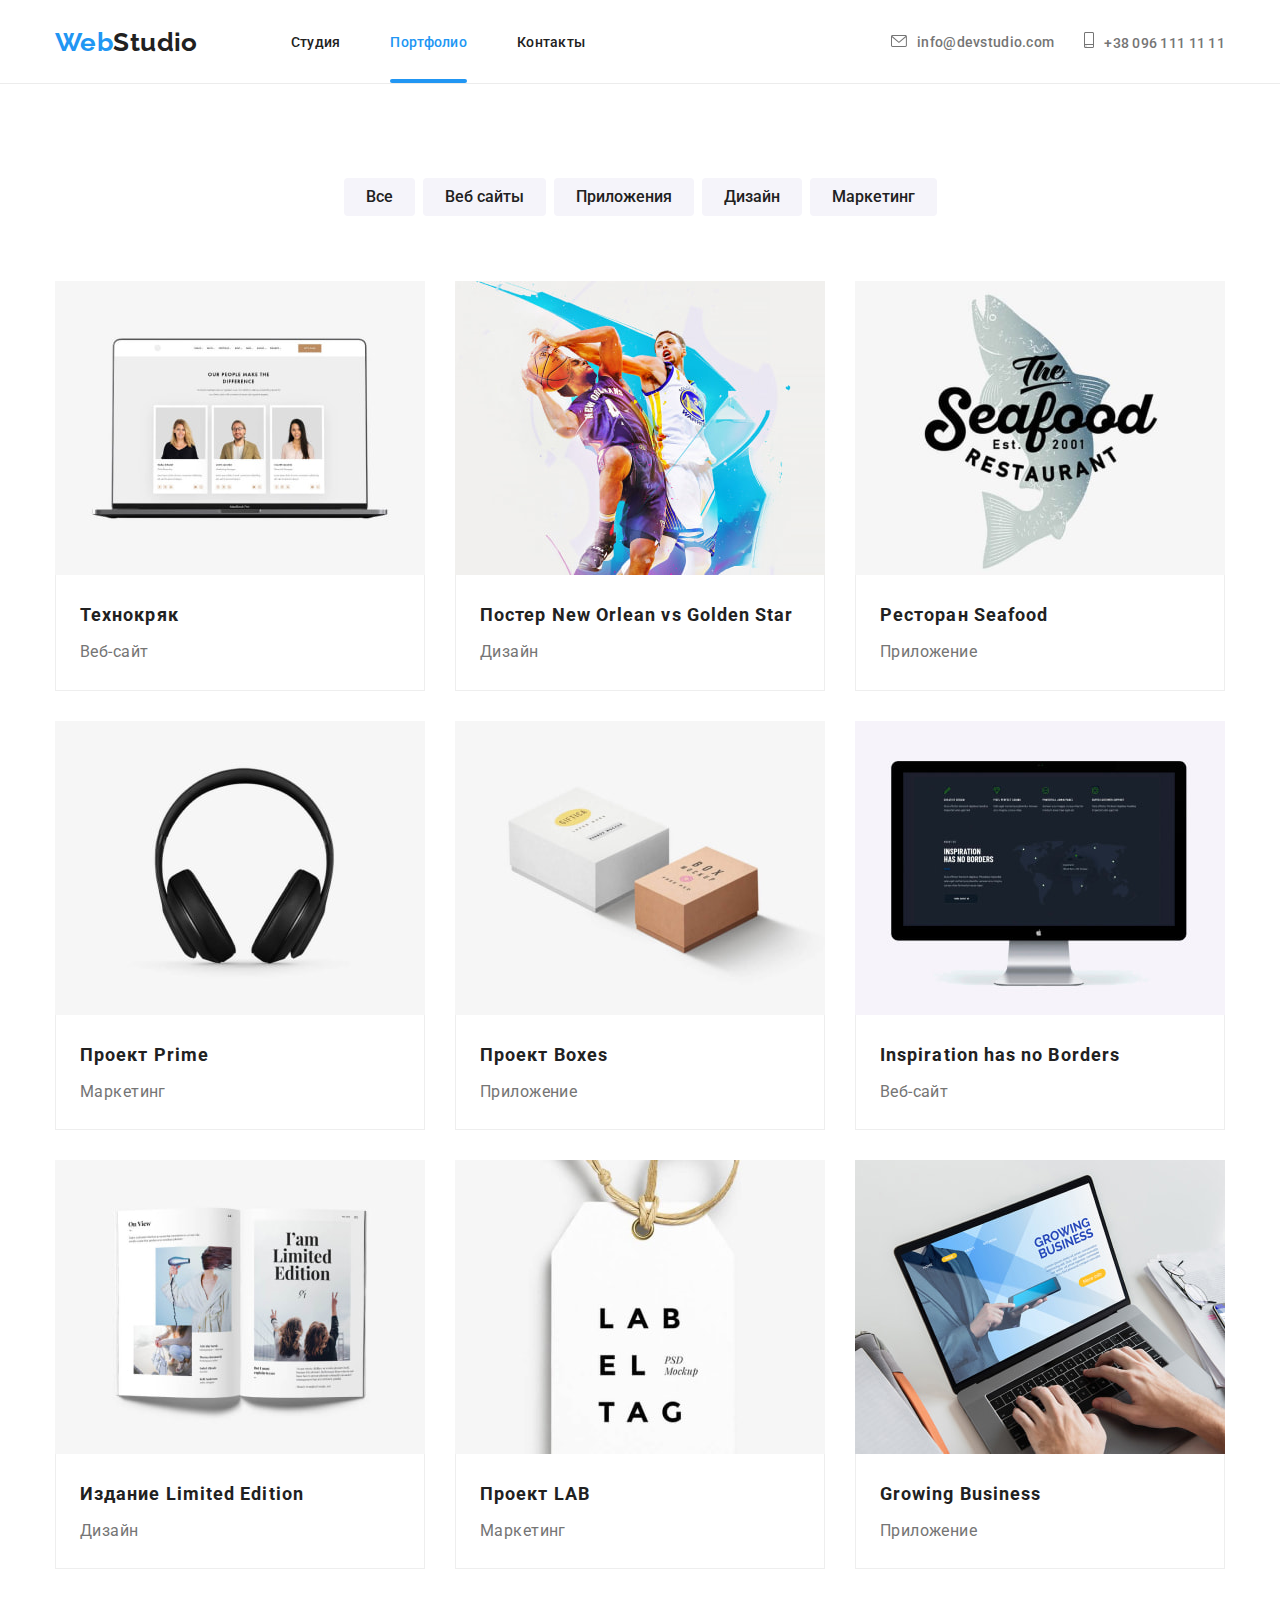
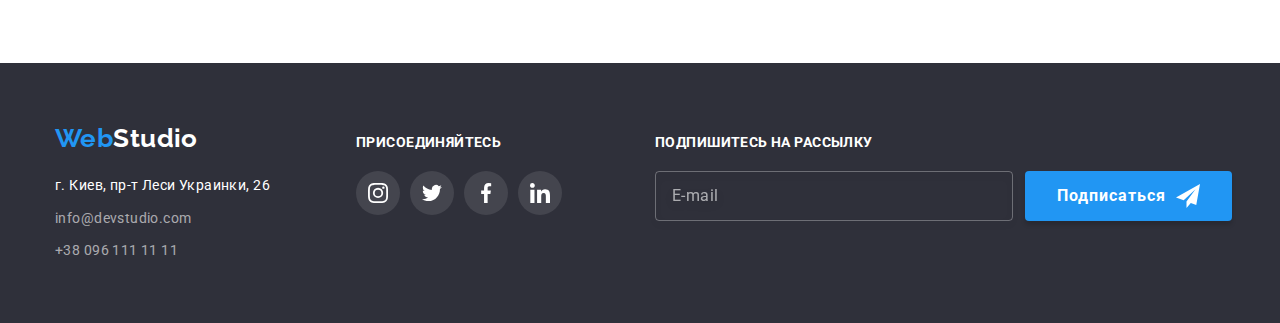
==== commit aa84199a: "исправила размер карточки в портфолио" ====
--- a/portfolio.html
+++ b/portfolio.html
@@ -139,7 +139,7 @@
                     или частном лице.
                   </p>
                 </div>
-                <div class="project__card">
+                <div class="project__card project__card--fix">
                   <h2 class="project__title">
                     Постер <span lang="en">New Orlean vs Golden Star</span>
                   </h2>
--- a/css/main.min.css
+++ b/css/main.min.css
@@ -1,2 +1,2 @@
-h1,h2,h3,p,ul{margin:0;padding-left:0}.body{font-family:roboto,sans-serif;font-size:14px;line-height:1.71;letter-spacing:0.03em;background-color:#fff;color:#757575}.body.modal .is-open{overflow:hidden}ul{list-style:none}.container{margin-left:auto;margin-right:auto;max-width:1200px;padding:0 15px}@media screen and (min-width: 480px){.container{max-width:480px}}@media screen and (max-width: 768px){.container{max-width:768px}}@media screen and (max-width: 1200px){.container{max-width:1200px}}.visually-hidden{position:absolute;width:1px;height:1px;margin:-1px;border:0;padding:0;white-space:nowrap;-webkit-clip-path:inset(100%);clip-path:inset(100%);clip:rect(0 0 0 0);overflow:hidden}.section-title{margin-bottom:30px;font-weight:700;font-size:28px;line-height:1.17;text-align:center;color:#212121}@media screen and (min-width: 1200px){.section-title{font-size:36px;margin-bottom:50px}}.feature-list__content,.social__links,.clients__list,.clients__links,.footer-form__button,.modal__button,.checkbox__label,.project__dropdown{display:-webkit-box;display:-ms-flexbox;display:flex;-webkit-box-align:center;-ms-flex-align:center;align-items:center}.headder{position:relative;border-bottom:1px solid #ececec}.logo{display:block;padding-top:16px;padding-bottom:16px;font-family:raleway,sans-serif;font-weight:700;font-size:24px;line-height:1.17;text-decoration:none;color:#212121;-webkit-transition:color 250ms cubic-bezier(0.4, 0, 0.2, 1);transition:color 250ms cubic-bezier(0.4, 0, 0.2, 1)}.logo:hover,.logo:focus{color:#2196f3}.logo--accent{color:#2196f3}@media (min-width: 768px){.logo{padding-top:26px;padding-bottom:26px}}@media (min-width: 1200px){.logo{padding-top:25px;padding-bottom:24px}}@media (min-width: 1200px){.logo{font-size:26px;line-height:1.19}}.nav{display:-webkit-box;display:-ms-flexbox;display:flex;-webkit-box-align:center;-ms-flex-align:center;align-items:center;-webkit-box-pack:justify;-ms-flex-pack:justify;justify-content:space-between}.hero{margin-left:auto;margin-right:auto;padding-top:118px;padding-bottom:118px;text-align:center;background-image:-webkit-gradient(linear, left top, right top, from(rgba(47,48,58,0.4)), to(rgba(47,48,58,0.4))),url(../images/header-img.jpg);background-image:linear-gradient(to right, rgba(47,48,58,0.4), rgba(47,48,58,0.4)),url(../images/header-img.jpg);background-repeat:no-repeat;background-position:center;background-size:cover;background-color:rgba(47,48,58,0.4);max-width:1600px}@media (min-width: 768px){.hero{background-image:-webkit-gradient(linear, left top, right top, from(rgba(47,48,58,0.4)), to(rgba(47,48,58,0.4))),url(../images/header-img-tablet.jpg);background-image:linear-gradient(to right, rgba(47,48,58,0.4), rgba(47,48,58,0.4)),url(../images/header-img-tablet.jpg)}}@media (min-width: 1200px){.hero{padding-top:200px;padding-bottom:200px;height:600px;background-image:-webkit-gradient(linear, left top, right top, from(rgba(47,48,58,0.4)), to(rgba(47,48,58,0.4))),url(../images/hero-background.jpg);background-image:linear-gradient(to right, rgba(47,48,58,0.4), rgba(47,48,58,0.4)),url(../images/hero-background.jpg)}}.hero__title{margin-bottom:30px;font-weight:900;font-size:26px;line-height:1.62;letter-spacing:0.06em;text-transform:uppercase;color:#fff}@media (min-width: 768px){.hero__title{padding-top:26px;padding-bottom:26px}}@media (min-width: 1200px){.hero__title{font-size:44px;line-height:1.36}}.button{padding:10px 32px;border:none;border-radius:4px;cursor:pointer;font-weight:700;font-size:16px;line-height:1.88;letter-spacing:0.06em;background-color:#2196f3;-webkit-box-shadow:0px 4px 4px rgba(0,0,0,0.15);box-shadow:0px 4px 4px rgba(0,0,0,0.15);color:#fff;font-family:inherit;-webkit-transition:background-color 250ms cubic-bezier(0.4, 0, 0.2, 1);transition:background-color 250ms cubic-bezier(0.4, 0, 0.2, 1)}.button:hover,.button:focus{background-color:#188ce8}.benefits{padding-top:60px;padding-bottom:60px}@media (min-width: 1200px){.benefits{padding-top:94px;padding-bottom:94px}}@media (min-width: 768px){.feature-list{display:-webkit-box;display:-ms-flexbox;display:flex;-ms-flex-wrap:wrap;flex-wrap:wrap;margin:-15px}}@media (min-width: 768px){.feature-list__item{-ms-flex-preferred-size:calc((100% - 120px) / 4);flex-basis:calc((100% - 120px) / 4);margin:15px}}.feature-list__content{-webkit-box-pack:center;-ms-flex-pack:center;justify-content:center;background-color:#f5f4fa;height:120px;margin-bottom:30px}@media (min-width: 768px){.feature-list__content{width:354px}}@media (min-width: 1200px){.feature-list__content{width:279px}}.feature-list__title{font-weight:700;font-size:14px;line-height:1.14;text-transform:uppercase;margin-bottom:10px;color:#212121}@media (max-width: 480px){.feature-list__title{text-align:center}}@media (max-width: 480px){.feature-list__item+.feature-list__item{margin-top:30px}}.work{display:none}.our-team{background-color:#f5f4fa;padding-top:60px;padding-bottom:60px}@media (min-width: 1200px){.our-team{padding-top:94px;padding-bottom:94px}}@media (min-width: 768px){.our-team__list{display:-webkit-box;display:-ms-flexbox;display:flex;-ms-flex-wrap:wrap;flex-wrap:wrap;margin:-15px}}.our-team__item{-webkit-box-shadow:0px 1px 3px rgba(0,0,0,0.12),0px 1px 1px rgba(0,0,0,0.14),0px 2px 1px rgba(0,0,0,0.2);box-shadow:0px 1px 3px rgba(0,0,0,0.12),0px 1px 1px rgba(0,0,0,0.14),0px 2px 1px rgba(0,0,0,0.2)}@media (max-width: 480px){.our-team__item+.our-team__item{margin-top:30px}}@media (min-width: 768px){.our-team__item{-ms-flex-preferred-size:calc((100% - 120px) / 4);flex-basis:calc((100% - 120px) / 4);margin:15px;width:354px}}.our-team__img{display:block;height:auto}@media (max-width: 767px){.our-team__img{max-width:100%}}@media (min-width: 768px){.our-team__img{width:354px}}.our-team__desc{padding:30px 32px;border-radius:0px 0px 4px 4px;background-color:#fff}.our-team__title{font-weight:500;font-size:16px;line-height:1.19;margin-bottom:10px;text-align:center;color:#212121}.our-team__position{font-size:16px;line-height:1.19;text-align:center;margin-bottom:16px}.socials{display:-webkit-box;display:-ms-flexbox;display:flex;text-align:center;-webkit-box-pack:center;-ms-flex-pack:center;justify-content:center}.social__item:not(:last-child){margin-right:10px}.social__links{-webkit-box-pack:center;-ms-flex-pack:center;justify-content:center;border-radius:50%;width:44px;height:44px;fill:#afb1b8;-webkit-transition:fill 250ms cubic-bezier(0.4, 0, 0.2, 1),background-color 250ms cubic-bezier(0.4, 0, 0.2, 1);transition:fill 250ms cubic-bezier(0.4, 0, 0.2, 1),background-color 250ms cubic-bezier(0.4, 0, 0.2, 1)}.social__links:hover,.social__links:focus{fill:#fff;background-color:#2196f3}.clients{padding-top:60px;padding-bottom:60px}@media (min-width: 1200px){.clients{padding-top:94px;padding-bottom:94px}}.clients__list{-webkit-box-pack:center;-ms-flex-pack:center;justify-content:center;-ms-flex-wrap:wrap;flex-wrap:wrap;margin:-15px}.clients__links{-webkit-box-pack:center;-ms-flex-pack:center;justify-content:center;border:1px solid #afb1b8;border-radius:4px;height:92px;fill:#afb1b8;-webkit-transition:fill 250ms cubic-bezier(0.4, 0, 0.2, 1),border 250ms cubic-bezier(0.4, 0, 0.2, 1);transition:fill 250ms cubic-bezier(0.4, 0, 0.2, 1),border 250ms cubic-bezier(0.4, 0, 0.2, 1)}.clients__links:hover,.clients__links:focus{border:1px solid #2196f3;fill:#2196f3}.clients__item{width:calc((100% - 4 * 15px) / 2);margin:15px}@media (min-width: 768px){.clients__item{-ms-flex-preferred-size:calc((100% - 6 * 15px) / 3);flex-basis:calc((100% - 6 * 15px) / 3)}}.footer{padding-top:60px;padding-bottom:60px;text-align:center;background-color:#2f303a}@media (min-width: 768px){.footer-thumb{display:-webkit-box;display:-ms-flexbox;display:flex;-webkit-box-pack:center;-ms-flex-pack:center;justify-content:center}}@media (min-width: 768px){.footer__address{margin-right:165px}}.footer__logo{display:block;padding:0;margin-bottom:20px;color:#fff;-webkit-transition:color 250ms cubic-bezier(0.4, 0, 0.2, 1);transition:color 250ms cubic-bezier(0.4, 0, 0.2, 1)}.footer__logo:hover,.footer__logo:focus{color:#2196f3}.address{font-style:normal}.address__title{margin-bottom:8px;color:#fff}.address__link{display:inline-block;text-decoration:none;color:rgba(255,255,255,0.6);-webkit-transition:color 250ms cubic-bezier(0.4, 0, 0.2, 1);transition:color 250ms cubic-bezier(0.4, 0, 0.2, 1)}.address__link:hover,.address__link:focus{color:#2196f3}.address__item:not(:last-child){margin-bottom:8px}.address__list{margin-bottom:60px}.join{margin-bottom:60px}.footer__title{display:block;margin-bottom:20px;color:#fff;font-weight:700;font-size:14px;line-height:1.14;text-transform:uppercase}.join__item{border-radius:50%;background-color:rgba(255,255,255,0.1)}.join__icon{fill:#fff}.footer-form{display:-webkit-box;display:-ms-flexbox;display:flex;-webkit-box-orient:vertical;-webkit-box-direction:normal;-ms-flex-direction:column;flex-direction:column;-webkit-box-align:center;-ms-flex-align:center;align-items:center;-webkit-box-pack:center;-ms-flex-pack:center;justify-content:center;text-align:center}.footer-form__mail{margin-bottom:20px;padding:15px 16px;margin-right:12px;width:100%;height:50px;border:1px solid rgba(255,255,255,0.3);background-color:transparent;outline:transparent;-webkit-filter:drop-shadow(0px 4px 4px rgba(0,0,0,0.15));filter:drop-shadow(0px 4px 4px rgba(0,0,0,0.15));border-radius:4px;-webkit-transition:border 250ms cubic-bezier(0.4, 0, 0.2, 1);transition:border 250ms cubic-bezier(0.4, 0, 0.2, 1)}.footer-form__mail::-webkit-input-placeholder{font-size:16px;line-height:1.25;letter-spacing:0.03em;color:rgba(255,255,255,0.6)}.footer-form__mail:-ms-input-placeholder{font-size:16px;line-height:1.25;letter-spacing:0.03em;color:rgba(255,255,255,0.6)}.footer-form__mail::-ms-input-placeholder{font-size:16px;line-height:1.25;letter-spacing:0.03em;color:rgba(255,255,255,0.6)}.footer-form__mail::placeholder{font-size:16px;line-height:1.25;letter-spacing:0.03em;color:rgba(255,255,255,0.6)}.footer-form__mail:hover,.footer-form__mail:focus{border:1px solid #2196f3}@media (min-width: 768px){.footer-form__mail{width:450px}}.footer-form__button{-webkit-box-pack:center;-ms-flex-pack:center;justify-content:center}.footer-form__icon{margin-left:10px}.button-mobil{display:-webkit-inline-box;display:-ms-inline-flexbox;display:inline-flex;margin:0;padding:0;border:none;background-color:transparent;z-index:20}.button-mobil:hover .icon-menu,.button-mobil:focus .icon-menu{fill:#2196f3}.button-mobil:hover .icon-close,.button-mobil:focus .icon-close{fill:#2196f3}.button-mobil.is-open .icon-close{display:block}.button-mobil.is-open .icon-menu{display:none}@media (min-width: 768px){.button-mobil{display:none}}.icon-close{display:none}.menu-mobil{background:#fff;font-size:20px}@media screen and (max-width: 767px){.menu-mobil{padding:20px;-webkit-box-shadow:0px 4px 8px rgba(0,0,0,0.04),0px 2px 4px rgba(0,0,0,0.08),0px 1px 3px rgba(0,0,0,0.16);box-shadow:0px 4px 8px rgba(0,0,0,0.04),0px 2px 4px rgba(0,0,0,0.08),0px 1px 3px rgba(0,0,0,0.16);display:none;position:absolute;top:0;left:0;width:100%;padding:48px 40px}.menu-mobil.is-open{display:block}}@media screen and (min-width: 768px){.menu-mobil{display:-webkit-box;display:-ms-flexbox;display:flex;-webkit-box-pack:justify;-ms-flex-pack:justify;justify-content:space-between;-webkit-box-flex:1;-ms-flex-positive:1;flex-grow:1}}@media (max-width: 767px){.site-nav{margin-bottom:302px}}@media (min-width: 768px){.site-nav{display:-webkit-box;display:-ms-flexbox;display:flex;-webkit-box-align:center;-ms-flex-align:center;align-items:center;-webkit-box-pack:center;-ms-flex-pack:center;justify-content:center;margin-left:88px}}@media (min-width: 768px){.site-nav{margin-left:93px}}.site-nav__link{display:block;font-weight:500;line-height:1.17;letter-spacing:0.02em;text-decoration:none;color:#212121;-webkit-transition:color 250ms cubic-bezier(0.4, 0, 0.2, 1);transition:color 250ms cubic-bezier(0.4, 0, 0.2, 1)}.site-nav__link:hover,.site-nav__link:focus{color:#2196f3}@media screen and (max-width: 767px){.site-nav__link{padding-bottom:32px;font-size:40px}}@media (min-width: 768px){.site-nav__link{font-size:14px;padding:32px 0}}@media (min-width: 768px){.site-nav__item{position:relative}}@media (min-width: 768px){.site-nav__item+.site-nav__item{margin-left:50px}}.site-nav__link--activ{color:#2196f3}@media (max-width: 767px){.site-nav__link--activ{padding-bottom:35.71px}}@media (min-width: 768px){.site-nav__link--activ::after{position:absolute;content:'';height:4px;width:100%;left:0;bottom:-1px;border-radius:2px;background-color:#2196f3}}@media (min-width: 768px){.contact__item:not(:last-child){margin-bottom:10px}}.contact__link{display:block;font-weight:500;line-height:1.17;letter-spacing:0.02em;text-decoration:none;color:#757575;-webkit-transition:color 250ms cubic-bezier(0.4, 0, 0.2, 1);transition:color 250ms cubic-bezier(0.4, 0, 0.2, 1)}.contact__link:hover,.contact__link:focus{color:#2196f3}@media (max-width: 767px){.contact__link{margin-bottom:32px;font-size:24px}}@media (min-width: 768px){.contact__link{display:-webkit-box;display:-ms-flexbox;display:flex;font-size:12px;-webkit-box-align:center;-ms-flex-align:center;align-items:center;-webkit-box-pack:center;-ms-flex-pack:center;justify-content:center}}@media (max-width: 767px){.contact__link:hover,.contact__link:focus{font-size:34px}}.contact__icon{margin-right:10px;fill:currentColor}@media (max-width: 767px){.contact__icon{display:none}}.contact{display:-webkit-box;display:-ms-flexbox;display:flex;-webkit-box-orient:vertical;-webkit-box-direction:normal;-ms-flex-direction:column;flex-direction:column}@media (min-width: 768px){.contact{-webkit-box-pack:center;-ms-flex-pack:center;justify-content:center;-webkit-box-align:start;-ms-flex-align:start;align-items:flex-start}}@media (max-width: 767px){.contact__iten--numb{-webkit-box-ordinal-group:2;-ms-flex-order:1;order:1}.contact__iten--mail{-webkit-box-ordinal-group:3;-ms-flex-order:2;order:2}}.menu-mobil__socials{display:-webkit-box;display:-ms-flexbox;display:flex;margin-top:64px}@media (min-width: 768px){.menu-mobil__socials{display:none}}.menu-mobil__link{color:#2196f3;text-decoration:none;font-weight:500;font-size:18px;line-height:1.22;letter-spacing:0.02em}.menu-mobil__item:not(:last-child){border-right:1px solid rgba(33,33,33,0.2);padding-right:10px}.menu-mobil__item:not(:first-child){padding-left:10px}.contact__icon{margin-right:8px;fill:currentColor}@media (min-width: 1200px){.contact__icon{margin-right:10px}}.backdrop{position:fixed;top:0;left:0;width:100%;height:100%;background-color:rgba(0,0,0,0.2);opacity:1;-webkit-transition:opacity 250ms cubic-bezier(0.4, 0, 0.2, 1),visibility 250ms cubic-bezier(0.4, 0, 0.2, 1);transition:opacity 250ms cubic-bezier(0.4, 0, 0.2, 1),visibility 250ms cubic-bezier(0.4, 0, 0.2, 1);overflow-y:scroll}.backdrop.is-hidden{visibility:hidden;opacity:0;pointer-events:none}.backdrop.is-hidden .modal{-webkit-transform:translate(-50%, -50%) scale(0);transform:translate(-50%, -50%) scale(0)}.modal{top:50%;left:50%;-webkit-transform:translate(-50%, -50%) scale(1);transform:translate(-50%, -50%) scale(1);-webkit-transition:-webkit-transform 250ms cubic-bezier(0.4, 0, 0.2, 1);transition:-webkit-transform 250ms cubic-bezier(0.4, 0, 0.2, 1);transition:transform 250ms cubic-bezier(0.4, 0, 0.2, 1);transition:transform 250ms cubic-bezier(0.4, 0, 0.2, 1), -webkit-transform 250ms cubic-bezier(0.4, 0, 0.2, 1);padding:40px;min-height:609px;background-color:#fff;-webkit-box-shadow:0px 1px 3px rgba(0,0,0,0.12),0px 1px 1px rgba(0,0,0,0.14),0px 2px 1px rgba(0,0,0,0.2);box-shadow:0px 1px 3px rgba(0,0,0,0.12),0px 1px 1px rgba(0,0,0,0.14),0px 2px 1px rgba(0,0,0,0.2);border-radius:4px;opacity:1;z-index:100}@media (max-width: 767px){.modal{position:relative;margin-top:93px;max-width:450px}}@media (min-width: 768px){.modal{position:absolute;top:50%;left:50%;-webkit-transform:translate(-50%, -50%) scale(1);transform:translate(-50%, -50%) scale(1);-webkit-transition:-webkit-transform 250ms cubic-bezier(0.4, 0, 0.2, 1);transition:-webkit-transform 250ms cubic-bezier(0.4, 0, 0.2, 1);transition:transform 250ms cubic-bezier(0.4, 0, 0.2, 1);transition:transform 250ms cubic-bezier(0.4, 0, 0.2, 1), -webkit-transform 250ms cubic-bezier(0.4, 0, 0.2, 1);width:450px}}.modal__button{-webkit-box-pack:center;-ms-flex-pack:center;justify-content:center;position:absolute;padding:0;top:8px;right:8px;width:30px;height:30px;border:1px solid rgba(0,0,0,0.1);border-radius:50%;background-color:#fff;cursor:pointer;fill:#000;-webkit-transition:fill 250ms cubic-bezier(0.4, 0, 0.2, 1);transition:fill 250ms cubic-bezier(0.4, 0, 0.2, 1)}.modal__button:hover,.modal__button:focus{fill:#2196f3}.form__title{display:block;margin-bottom:12px;color:#212121;font-weight:700;font-size:20px;line-height:1.5;text-align:center;letter-spacing:0.03em}.form{text-align:center}.form__field{display:-webkit-box;display:-ms-flexbox;display:flex;-webkit-box-orient:vertical;-webkit-box-direction:normal;-ms-flex-direction:column;flex-direction:column;margin-bottom:10px}.form__input{padding:12px 15px 12px 42px;width:100%;height:40px;border:1px solid rgba(33,33,33,0.2);border-radius:4px;cursor:pointer;-webkit-transition:border 250ms cubic-bezier(0.4, 0, 0.2, 1),outline-color 250ms cubic-bezier(0.4, 0, 0.2, 1),fill 250ms cubic-bezier(0.4, 0, 0.2, 1);transition:border 250ms cubic-bezier(0.4, 0, 0.2, 1),outline-color 250ms cubic-bezier(0.4, 0, 0.2, 1),fill 250ms cubic-bezier(0.4, 0, 0.2, 1)}.form__input:hover,.form__input:focus{border:1px solid #2196f3;outline-color:#2196f3}.form__input:focus-within>.form__icon{fill:#2196f3}.form__input:hover ~ .form__icon{fill:#2196f3}.form__text{text-align:left;margin-bottom:4px;font-size:12px;line-height:1.17;letter-spacing:0.01em;color:#757575}.form__thumb{position:relative}.form__icon{position:absolute;top:50%;left:12px;-webkit-transform:translateY(-50%);transform:translateY(-50%);cursor:pointer;fill:#212121;-webkit-transition:fill 250ms cubic-bezier(0.4, 0, 0.2, 1);transition:fill 250ms cubic-bezier(0.4, 0, 0.2, 1)}.form__field--comment{margin-bottom:20px}.form__textarea{padding:12px 16px;border:1px solid rgba(33,33,33,0.2);border-radius:4px;resize:none;width:100%;height:120px;cursor:pointer;-webkit-transition:border 250ms cubic-bezier(0.4, 0, 0.2, 1),outline-color 250ms cubic-bezier(0.4, 0, 0.2, 1);transition:border 250ms cubic-bezier(0.4, 0, 0.2, 1),outline-color 250ms cubic-bezier(0.4, 0, 0.2, 1)}.form__textarea::-webkit-input-placeholder{font-size:12px;line-height:1.17;letter-spacing:0.01em;color:rgba(117,117,117,0.5)}.form__textarea:-ms-input-placeholder{font-size:12px;line-height:1.17;letter-spacing:0.01em;color:rgba(117,117,117,0.5)}.form__textarea::-ms-input-placeholder{font-size:12px;line-height:1.17;letter-spacing:0.01em;color:rgba(117,117,117,0.5)}.form__textarea::placeholder{font-size:12px;line-height:1.17;letter-spacing:0.01em;color:rgba(117,117,117,0.5)}.form__textarea:hover,.form__textarea:focus{border:1px solid #2196f3;outline-color:#2196f3}.checkbox{margin-bottom:31px}.checkbox__icon{margin-right:4px;width:16px;height:15px;border:2px solid #212121;border-radius:2px}.checkbox__input:checked+.checkbox__icon{background-color:#2196f3;border-color:#2196f3;background-origin:border-box}.checkbox__input:focus+.checkbox__icon,.checkbox__input:hover+.checkbox__icon{border-color:#2196f3}.checkbox__label{-webkit-box-pack:center;-ms-flex-pack:center;justify-content:center;font-size:12px;line-height:1.17;letter-spacing:0.03em;color:#757575;cursor:pointer}@media (min-width: 1200px){.checkbox__label{font-size:14px}}.checkbox__input{-webkit-appearance:none;-moz-appearance:none;appearance:none;position:absolute}.checkbox__conditions{color:#2196f3;-webkit-text-decoration-line:underline;text-decoration-line:underline}.checkbox__button{padding:10px 55px 10px 56px}.portfolio-nav{padding-top:60px;padding-bottom:60px}.filter__list{display:-webkit-box;display:-ms-flexbox;display:flex}@media (max-width: 767px){.filter__list{-ms-flex-wrap:wrap;flex-wrap:wrap;margin-bottom:-15px}}@media (min-width: 768px){.filter__list{-webkit-box-pack:center;-ms-flex-pack:center;justify-content:center}}.filter__button{border:none;border-radius:4px;font-family:inherit;font-weight:500;font-size:16px;line-height:1.63;cursor:pointer;text-align:center;padding:6px 22px;display:block;background-color:#f5f4fa;color:#212121;-webkit-transition:background-color 250ms cubic-bezier(0.4, 0, 0.2, 1),color 250ms cubic-bezier(0.4, 0, 0.2, 1),-webkit-box-shadow 250ms cubic-bezier(0.4, 0, 0.2, 1);transition:background-color 250ms cubic-bezier(0.4, 0, 0.2, 1),color 250ms cubic-bezier(0.4, 0, 0.2, 1),-webkit-box-shadow 250ms cubic-bezier(0.4, 0, 0.2, 1);transition:background-color 250ms cubic-bezier(0.4, 0, 0.2, 1),color 250ms cubic-bezier(0.4, 0, 0.2, 1),box-shadow 250ms cubic-bezier(0.4, 0, 0.2, 1);transition:background-color 250ms cubic-bezier(0.4, 0, 0.2, 1),color 250ms cubic-bezier(0.4, 0, 0.2, 1),box-shadow 250ms cubic-bezier(0.4, 0, 0.2, 1),-webkit-box-shadow 250ms cubic-bezier(0.4, 0, 0.2, 1)}.filter__button:hover,.filter__button:focus{background-color:#2196f3;color:#fff;-webkit-box-shadow:0px 3px 1px rgba(0,0,0,0.1),0px 1px 2px rgba(0,0,0,0.08),0px 2px 2px rgba(0,0,0,0.12);box-shadow:0px 3px 1px rgba(0,0,0,0.1),0px 1px 2px rgba(0,0,0,0.08),0px 2px 2px rgba(0,0,0,0.12)}.filter__item{margin-right:8px}@media (max-width: 767px){.filter__item{margin-bottom:15px}.filter__item:nth-child(n+4){margin-bottom:0px}}@media (min-width: 768px){.filter__item:last-child{margin-right:0px}}.project__list{margin-top:60px}@media (min-width: 768px){.project__list{display:-webkit-box;display:-ms-flexbox;display:flex;-ms-flex-wrap:wrap;flex-wrap:wrap;margin:-15px;margin-top:60px}}@media (max-width: 767px){.project__item+.project__item{margin-top:30px}}@media (min-width: 768px){.project__item{-ms-flex-preferred-size:calc((100% - 4 * 15px) / 2);flex-basis:calc((100% - 4 * 15px) / 2);margin:15px}}.project__link{display:block;text-decoration:none;-webkit-transition:-webkit-box-shadow 250ms cubic-bezier(0.4, 0, 0.2, 1);transition:-webkit-box-shadow 250ms cubic-bezier(0.4, 0, 0.2, 1);transition:box-shadow 250ms cubic-bezier(0.4, 0, 0.2, 1);transition:box-shadow 250ms cubic-bezier(0.4, 0, 0.2, 1), -webkit-box-shadow 250ms cubic-bezier(0.4, 0, 0.2, 1)}.project__link:hover,.project__link:focus{-webkit-box-shadow:0px 1px 1px rgba(0,0,0,0.12),0px 4px 4px rgba(0,0,0,0.06),1px 4px 6px rgba(0,0,0,0.16);box-shadow:0px 1px 1px rgba(0,0,0,0.12),0px 4px 4px rgba(0,0,0,0.06),1px 4px 6px rgba(0,0,0,0.16)}.project__img{display:block;max-width:100%;height:auto}.project__title{font-size:18px;line-height:2;letter-spacing:0.06em;font-weight:700;margin-bottom:4px;color:#212121}.project__subtitle{font-size:16px;line-height:1.88;color:#757575}.project__card{padding:22px 24px;border-left:1px solid #eee;border-right:1px solid #eee;border-bottom:1px solid #eee}.project__thumb{position:relative;overflow:hidden}.project__dropdown{position:absolute;-webkit-box-pack:center;-ms-flex-pack:center;justify-content:center;padding:63px 24px;top:0;left:0;width:100%;height:100%;background-color:rgba(33,150,243,0.9);font-size:18px;line-height:1.56;color:#fff;-webkit-transform:translateY(101%);transform:translateY(101%);-webkit-transition:-webkit-transform 250ms cubic-bezier(0.4, 0, 0.2, 1);transition:-webkit-transform 250ms cubic-bezier(0.4, 0, 0.2, 1);transition:transform 250ms cubic-bezier(0.4, 0, 0.2, 1);transition:transform 250ms cubic-bezier(0.4, 0, 0.2, 1), -webkit-transform 250ms cubic-bezier(0.4, 0, 0.2, 1)}.project__link:hover .project__dropdown,.project__link:focus .project__dropdown{-webkit-transform:translateY(0);transform:translateY(0)}
+h1,h2,h3,p,ul{margin:0;padding-left:0}.body{font-family:roboto,sans-serif;font-size:14px;line-height:1.71;letter-spacing:0.03em;background-color:#fff;color:#757575}.body.modal .is-open{overflow:hidden}ul{list-style:none}.container{margin-left:auto;margin-right:auto;max-width:1200px;padding:0 15px}@media screen and (min-width: 480px){.container{max-width:480px}}@media screen and (max-width: 768px){.container{max-width:768px}}@media screen and (min-width: 1200px){.container{max-width:1200px}}.visually-hidden{position:absolute;width:1px;height:1px;margin:-1px;border:0;padding:0;white-space:nowrap;-webkit-clip-path:inset(100%);clip-path:inset(100%);clip:rect(0 0 0 0);overflow:hidden}.section-title{margin-bottom:30px;font-weight:700;font-size:28px;line-height:1.17;text-align:center;color:#212121}@media screen and (min-width: 1200px){.section-title{font-size:36px;margin-bottom:50px}}.feature-list__content,.work__desc,.social__links,.clients__list,.clients__links,.footer-form__button,.modal__button,.checkbox__label,.project__dropdown{display:-webkit-box;display:-ms-flexbox;display:flex;-webkit-box-align:center;-ms-flex-align:center;align-items:center}.headder{position:relative;border-bottom:1px solid #ececec}.logo{display:block;padding-top:16px;padding-bottom:16px;font-family:raleway,sans-serif;font-weight:700;font-size:24px;line-height:1.17;text-decoration:none;color:#212121;-webkit-transition:color 250ms cubic-bezier(0.4, 0, 0.2, 1);transition:color 250ms cubic-bezier(0.4, 0, 0.2, 1)}.logo:hover,.logo:focus{color:#2196f3}.logo--accent{color:#2196f3}@media (min-width: 768px){.logo{padding-top:26px;padding-bottom:26px}}@media (min-width: 1200px){.logo{padding-top:25px;padding-bottom:24px}}@media (min-width: 1200px){.logo{font-size:26px;line-height:1.19}}.nav{display:-webkit-box;display:-ms-flexbox;display:flex;-webkit-box-align:center;-ms-flex-align:center;align-items:center;-webkit-box-pack:justify;-ms-flex-pack:justify;justify-content:space-between}.hero{margin-left:auto;margin-right:auto;padding-top:118px;padding-bottom:118px;text-align:center;background-image:-webkit-gradient(linear, left top, right top, from(rgba(47,48,58,0.4)), to(rgba(47,48,58,0.4))),url(../images/header-img.jpg);background-image:linear-gradient(to right, rgba(47,48,58,0.4), rgba(47,48,58,0.4)),url(../images/header-img.jpg);background-repeat:no-repeat;background-position:center;background-size:cover;background-color:rgba(47,48,58,0.4);max-width:1600px}@media (min-width: 768px){.hero{background-image:-webkit-gradient(linear, left top, right top, from(rgba(47,48,58,0.4)), to(rgba(47,48,58,0.4))),url(../images/header-img-tablet.jpg);background-image:linear-gradient(to right, rgba(47,48,58,0.4), rgba(47,48,58,0.4)),url(../images/header-img-tablet.jpg)}}@media (min-width: 1200px){.hero{padding-top:200px;padding-bottom:200px;height:600px;background-image:-webkit-gradient(linear, left top, right top, from(rgba(47,48,58,0.4)), to(rgba(47,48,58,0.4))),url(../images/hero-background.jpg);background-image:linear-gradient(to right, rgba(47,48,58,0.4), rgba(47,48,58,0.4)),url(../images/hero-background.jpg)}}.hero__title{margin-bottom:30px;font-weight:900;font-size:26px;line-height:1.62;letter-spacing:0.06em;text-transform:uppercase;color:#fff}@media (min-width: 768px) and (max-width: 1199px){.hero__title{padding-top:26px;padding-bottom:26px}}@media (min-width: 1200px){.hero__title{font-size:44px;line-height:1.36}}.button{padding:10px 32px;border:none;border-radius:4px;cursor:pointer;font-weight:700;font-size:16px;line-height:1.88;letter-spacing:0.06em;background-color:#2196f3;-webkit-box-shadow:0px 4px 4px rgba(0,0,0,0.15);box-shadow:0px 4px 4px rgba(0,0,0,0.15);color:#fff;font-family:inherit;-webkit-transition:background-color 250ms cubic-bezier(0.4, 0, 0.2, 1);transition:background-color 250ms cubic-bezier(0.4, 0, 0.2, 1)}.button:hover,.button:focus{background-color:#188ce8}.benefits{padding-top:60px;padding-bottom:60px}@media (min-width: 1200px){.benefits{padding-top:94px;padding-bottom:94px}}@media (min-width: 768px) and (max-width: 1199px){.feature-list{display:-webkit-box;display:-ms-flexbox;display:flex;-ms-flex-wrap:wrap;flex-wrap:wrap;margin:-15px}}@media (min-width: 1200px){.feature-list{display:-webkit-box;display:-ms-flexbox;display:flex}}@media (min-width: 1200px){.feature-list__item+.feature-list__item{margin-left:30px}}@media (min-width: 768px) and (max-width: 1199px){.feature-list__item{-ms-flex-preferred-size:calc((100% - 120px) / 4);flex-basis:calc((100% - 120px) / 4);margin:15px}}@media (min-width: 1200px){.feature-list__item{width:270px}}.feature-list__content{-webkit-box-pack:center;-ms-flex-pack:center;justify-content:center;background-color:#f5f4fa;height:120px;margin-bottom:30px}@media (min-width: 768px){.feature-list__content{width:354px}}@media (min-width: 1200px){.feature-list__content{width:270px}}.feature-list__title{font-weight:700;font-size:14px;line-height:1.14;text-transform:uppercase;margin-bottom:10px;color:#212121}@media (max-width: 480px){.feature-list__title{text-align:center}}@media (max-width: 480px){.feature-list__item+.feature-list__item{margin-top:30px}}@media (max-width: 1199px){.work{display:none}}.work__img{display:-webkit-box;display:-ms-flexbox;display:flex;max-width:100%}.work__item+.work__item{margin-left:30px}.work{padding-bottom:94px}.section-title{font-weight:700;font-size:36px;line-height:1.17;margin-bottom:50px;text-align:center;margin-bottom:50px;color:#212121}.work__thumb{position:relative}.work__desc{-webkit-box-pack:center;-ms-flex-pack:center;justify-content:center;position:absolute;left:0;bottom:0;width:100%;height:70px;background-color:rgba(47,48,58,0.8);font-weight:700;line-height:1.14;text-transform:uppercase;color:#fff}.our-team{background-color:#f5f4fa;padding-top:60px;padding-bottom:60px}@media (min-width: 1200px){.our-team{padding-top:94px;padding-bottom:94px}}@media (min-width: 768px){.our-team__list{display:-webkit-box;display:-ms-flexbox;display:flex}}@media (min-width: 768px) and (max-width: 1199px){.our-team__list{-ms-flex-wrap:wrap;flex-wrap:wrap;margin:-15px}}@media (min-width: 1200px){.our-team__item+.our-team__item{margin-left:30px}}.our-team__item{-webkit-box-shadow:0px 1px 3px rgba(0,0,0,0.12),0px 1px 1px rgba(0,0,0,0.14),0px 2px 1px rgba(0,0,0,0.2);box-shadow:0px 1px 3px rgba(0,0,0,0.12),0px 1px 1px rgba(0,0,0,0.14),0px 2px 1px rgba(0,0,0,0.2)}@media (max-width: 480px){.our-team__item+.our-team__item{margin-top:30px}}@media (min-width: 768px) and (max-width: 1199px){.our-team__item{-ms-flex-preferred-size:calc((100% - 120px) / 4);flex-basis:calc((100% - 120px) / 4);margin:15px;width:354px}}@media (min-width: 1200px){.our-team__item{width:270px}}.our-team__img{display:block;height:auto}@media (max-width: 767px){.our-team__img{max-width:100%}}@media (min-width: 768px){.our-team__img{width:354px}}@media (min-width: 1200px){.our-team__img{width:100%}}.our-team__desc{padding:30px 32px;border-radius:0px 0px 4px 4px;background-color:#fff}.our-team__title{font-weight:500;font-size:16px;line-height:1.19;margin-bottom:10px;text-align:center;color:#212121}.our-team__position{font-size:16px;line-height:1.19;text-align:center;margin-bottom:16px}.socials{display:-webkit-box;display:-ms-flexbox;display:flex;text-align:center;-webkit-box-pack:center;-ms-flex-pack:center;justify-content:center;width:206px;height:44px}.social__item:not(:last-child){margin-right:10px}.social__links{-webkit-box-pack:center;-ms-flex-pack:center;justify-content:center;border-radius:50%;width:44px;height:44px;fill:#afb1b8;-webkit-transition:fill 250ms cubic-bezier(0.4, 0, 0.2, 1),background-color 250ms cubic-bezier(0.4, 0, 0.2, 1);transition:fill 250ms cubic-bezier(0.4, 0, 0.2, 1),background-color 250ms cubic-bezier(0.4, 0, 0.2, 1)}.social__links:hover,.social__links:focus{fill:#fff;background-color:#2196f3}.clients{padding-top:60px;padding-bottom:60px}@media (min-width: 1200px){.clients{padding-top:94px;padding-bottom:94px}}.clients__list{-webkit-box-pack:center;-ms-flex-pack:center;justify-content:center}@media (min-width: 480px) and (max-width: 1199px){.clients__list{-ms-flex-wrap:wrap;flex-wrap:wrap;margin:-15px}}.clients__links{-webkit-box-pack:center;-ms-flex-pack:center;justify-content:center;border:1px solid #afb1b8;border-radius:4px;height:92px;fill:#afb1b8;-webkit-transition:fill 250ms cubic-bezier(0.4, 0, 0.2, 1),border 250ms cubic-bezier(0.4, 0, 0.2, 1);transition:fill 250ms cubic-bezier(0.4, 0, 0.2, 1),border 250ms cubic-bezier(0.4, 0, 0.2, 1)}@media (min-width: 1200px){.clients__links{width:170px}}.clients__links:hover,.clients__links:focus{border:1px solid #2196f3;fill:#2196f3}@media (min-width: 480px) and (max-width: 1199px){.clients__item{width:calc((100% - 4 * 15px) / 2);margin:15px}}@media (min-width: 768px) and (max-width: 1199px){.clients__item{-ms-flex-preferred-size:calc((100% - 6 * 15px) / 3);flex-basis:calc((100% - 6 * 15px) / 3)}}@media (min-width: 1200px){.clients__item:not(:last-child){margin-right:30px}}.footer{padding-top:60px;padding-bottom:60px;background-color:#2f303a}@media (min-width: 480px) and (max-width: 1199px){.footer{text-align:center}}@media (min-width: 768px) and (max-width: 1199px){.footer-thumb{display:-webkit-box;display:-ms-flexbox;display:flex;-webkit-box-pack:center;-ms-flex-pack:center;justify-content:center}}@media (min-width: 1200px){.footer-thumb{display:-webkit-box;display:-ms-flexbox;display:flex;-webkit-box-align:baseline;-ms-flex-align:baseline;align-items:baseline}}@media (min-width: 1200px){.footer__container{display:-webkit-box;display:-ms-flexbox;display:flex;-webkit-box-align:baseline;-ms-flex-align:baseline;align-items:baseline}}.footer__logo{display:block;padding:0;margin-bottom:20px;color:#fff;-webkit-transition:color 250ms cubic-bezier(0.4, 0, 0.2, 1);transition:color 250ms cubic-bezier(0.4, 0, 0.2, 1)}.footer__logo:hover,.footer__logo:focus{color:#2196f3}@media (min-width: 768px){.footer__address{margin-right:165px}}@media (min-width: 1200px){.footer__address{margin-right:70px;width:231px}}.address{font-style:normal}.address__title{margin-bottom:8px;color:#fff}@media (min-width: 1200px){.address__title{margin-bottom:9px}}.address__link{display:inline-block;text-decoration:none;color:rgba(255,255,255,0.6);-webkit-transition:color 250ms cubic-bezier(0.4, 0, 0.2, 1);transition:color 250ms cubic-bezier(0.4, 0, 0.2, 1)}.address__link:hover,.address__link:focus{color:#2196f3}.address__item:not(:last-child){margin-bottom:8px}@media (min-width: 1200px){.address__item:not(:last-child){margin-bottom:9px}}@media (min-width: 480px) and (max-width: 1199px){.address__list{margin-bottom:60px}}@media (min-width: 480px) and (max-width: 1199px){.join{margin-bottom:60px}}@media (min-width: 1200px){.join{margin-right:93px;width:206px}}.footer__title{display:block;margin-bottom:20px;color:#fff;font-weight:700;font-size:14px;line-height:1.14;text-transform:uppercase}.join__item{border-radius:50%;background-color:rgba(255,255,255,0.1)}.join__icon{fill:#fff}.footer-form{display:-webkit-box;display:-ms-flexbox;display:flex}@media (min-width: 480px) and (max-width: 1199px){.footer-form{-webkit-box-orient:vertical;-webkit-box-direction:normal;-ms-flex-direction:column;flex-direction:column;-webkit-box-align:center;-ms-flex-align:center;align-items:center;-webkit-box-pack:center;-ms-flex-pack:center;justify-content:center;text-align:center}}.footer-form__mail{padding:15px 16px;margin-right:12px;width:100%;height:50px;border:1px solid rgba(255,255,255,0.3);background-color:transparent;outline:transparent;-webkit-filter:drop-shadow(0px 4px 4px rgba(0,0,0,0.15));filter:drop-shadow(0px 4px 4px rgba(0,0,0,0.15));border-radius:4px;-webkit-transition:border 250ms cubic-bezier(0.4, 0, 0.2, 1);transition:border 250ms cubic-bezier(0.4, 0, 0.2, 1)}.footer-form__mail::-webkit-input-placeholder{font-size:16px;line-height:1.25;letter-spacing:0.03em;color:rgba(255,255,255,0.6)}.footer-form__mail:-ms-input-placeholder{font-size:16px;line-height:1.25;letter-spacing:0.03em;color:rgba(255,255,255,0.6)}.footer-form__mail::-ms-input-placeholder{font-size:16px;line-height:1.25;letter-spacing:0.03em;color:rgba(255,255,255,0.6)}.footer-form__mail::placeholder{font-size:16px;line-height:1.25;letter-spacing:0.03em;color:rgba(255,255,255,0.6)}.footer-form__mail:hover,.footer-form__mail:focus{border:1px solid #2196f3}@media (min-width: 480px) and (max-width: 1199px){.footer-form__mail{margin-bottom:20px}}@media (min-width: 768px){.footer-form__mail{width:450px}}@media (min-width: 768px){.footer-form__mail{width:358px}}.footer-form__button{-webkit-box-pack:center;-ms-flex-pack:center;justify-content:center}.footer-form__icon{margin-left:10px}.button-mobil{display:-webkit-inline-box;display:-ms-inline-flexbox;display:inline-flex;margin:0;padding:0;border:none;background-color:transparent;z-index:20}.button-mobil:hover .icon-menu,.button-mobil:focus .icon-menu{fill:#2196f3}.button-mobil:hover .icon-close,.button-mobil:focus .icon-close{fill:#2196f3}.button-mobil.is-open .icon-close{display:block}.button-mobil.is-open .icon-menu{display:none}@media (min-width: 768px){.button-mobil{display:none}}.icon-close{display:none}.menu-mobil{background:#fff;font-size:20px}@media screen and (max-width: 767px){.menu-mobil{padding:20px;-webkit-box-shadow:0px 4px 8px rgba(0,0,0,0.04),0px 2px 4px rgba(0,0,0,0.08),0px 1px 3px rgba(0,0,0,0.16);box-shadow:0px 4px 8px rgba(0,0,0,0.04),0px 2px 4px rgba(0,0,0,0.08),0px 1px 3px rgba(0,0,0,0.16);display:none;position:absolute;top:0;left:0;width:100%;padding:48px 40px}.menu-mobil.is-open{display:block}}@media screen and (min-width: 768px){.menu-mobil{display:-webkit-box;display:-ms-flexbox;display:flex;-webkit-box-pack:justify;-ms-flex-pack:justify;justify-content:space-between;-webkit-box-flex:1;-ms-flex-positive:1;flex-grow:1}}@media (max-width: 767px){.site-nav{margin-bottom:302px}}@media (min-width: 768px){.site-nav{display:-webkit-box;display:-ms-flexbox;display:flex;-webkit-box-align:center;-ms-flex-align:center;align-items:center;-webkit-box-pack:center;-ms-flex-pack:center;justify-content:center;margin-left:88px}}@media (min-width: 768px){.site-nav{margin-left:93px}}.site-nav__link{display:block;font-weight:500;line-height:1.17;letter-spacing:0.02em;text-decoration:none;color:#212121;-webkit-transition:color 250ms cubic-bezier(0.4, 0, 0.2, 1);transition:color 250ms cubic-bezier(0.4, 0, 0.2, 1)}.site-nav__link:hover,.site-nav__link:focus{color:#2196f3}@media screen and (max-width: 767px){.site-nav__link{padding-bottom:32px;font-size:40px}}@media (min-width: 768px){.site-nav__link{font-size:14px;padding:32px 0}}@media (min-width: 768px){.site-nav__item{position:relative}}@media (min-width: 768px){.site-nav__item+.site-nav__item{margin-left:50px}}.site-nav__link--activ{color:#2196f3}@media (max-width: 767px){.site-nav__link--activ{padding-bottom:35.71px}}@media (min-width: 768px){.site-nav__link--activ::after{position:absolute;content:'';height:4px;width:100%;left:0;bottom:-1px;border-radius:2px;background-color:#2196f3}}@media (min-width: 768px) and (max-width: 1199px){.contact__item:not(:last-child){margin-bottom:10px}}.contact__link{display:block;font-weight:500;line-height:1.17;letter-spacing:0.02em;text-decoration:none;color:#757575;-webkit-transition:color 250ms cubic-bezier(0.4, 0, 0.2, 1);transition:color 250ms cubic-bezier(0.4, 0, 0.2, 1)}.contact__link:hover,.contact__link:focus{color:#2196f3}@media (max-width: 767px){.contact__link{margin-bottom:32px;font-size:24px}}@media (min-width: 768px){.contact__link{display:-webkit-box;display:-ms-flexbox;display:flex;font-size:12px;-webkit-box-align:center;-ms-flex-align:center;align-items:center;-webkit-box-pack:center;-ms-flex-pack:center;justify-content:center}}@media (min-width: 1200px){.contact__link{font-size:14px}}@media (max-width: 767px){.contact__link:hover,.contact__link:focus{font-size:34px}}.contact__icon{margin-right:10px;fill:currentColor}@media (max-width: 767px){.contact__icon{display:none}}.contact{display:-webkit-box;display:-ms-flexbox;display:flex;-webkit-box-align:center;-ms-flex-align:center;align-items:center;margin-left:auto}@media (min-width: 768px) and (max-width: 1199px){.contact{-webkit-box-pack:center;-ms-flex-pack:center;justify-content:center;-webkit-box-align:start;-ms-flex-align:start;align-items:flex-start;-webkit-box-orient:vertical;-webkit-box-direction:normal;-ms-flex-direction:column;flex-direction:column;margin-left:84px}}@media (max-width: 767px){.contact__iten--numb{-webkit-box-ordinal-group:2;-ms-flex-order:1;order:1}.contact__iten--mail{-webkit-box-ordinal-group:3;-ms-flex-order:2;order:2}}.menu-mobil__socials{display:-webkit-box;display:-ms-flexbox;display:flex;margin-top:64px}@media (min-width: 768px){.menu-mobil__socials{display:none}}.menu-mobil__link{color:#2196f3;text-decoration:none;font-weight:500;font-size:18px;line-height:1.22;letter-spacing:0.02em}.menu-mobil__item:not(:last-child){border-right:1px solid rgba(33,33,33,0.2);padding-right:10px}.menu-mobil__item:not(:first-child){padding-left:10px}.contact__icon{margin-right:8px;fill:currentColor}@media (min-width: 1200px){.contact__icon{margin-right:10px}}@media (min-width: 1200px){.site-nav{display:-webkit-box;display:-ms-flexbox;display:flex;margin-left:93px}.site-nav__item+.site-nav__item{margin-left:50px}.contact__item+.contact__item{margin-left:30px}.contact__link{display:block;font-weight:500;line-height:1.17;letter-spacing:0.02em;text-decoration:none;color:#757575;-webkit-transition:color 250ms cubic-bezier(0.4, 0, 0.2, 1);transition:color 250ms cubic-bezier(0.4, 0, 0.2, 1);padding-top:32px;padding-bottom:32px}.contact__link:hover,.contact__link:focus{color:#2196f3}.contact__icon{margin-right:10px;fill:currentColor}}.backdrop{position:fixed;top:0;left:0;width:100%;height:100%;background-color:rgba(0,0,0,0.2);opacity:1;-webkit-transition:opacity 250ms cubic-bezier(0.4, 0, 0.2, 1),visibility 250ms cubic-bezier(0.4, 0, 0.2, 1);transition:opacity 250ms cubic-bezier(0.4, 0, 0.2, 1),visibility 250ms cubic-bezier(0.4, 0, 0.2, 1);overflow-y:scroll}.backdrop.is-hidden{visibility:hidden;opacity:0;pointer-events:none}.backdrop.is-hidden .modal{-webkit-transform:translate(-50%, -50%) scale(0);transform:translate(-50%, -50%) scale(0)}.modal{top:50%;left:50%;-webkit-transform:translate(-50%, -50%) scale(1);transform:translate(-50%, -50%) scale(1);-webkit-transition:-webkit-transform 250ms cubic-bezier(0.4, 0, 0.2, 1);transition:-webkit-transform 250ms cubic-bezier(0.4, 0, 0.2, 1);transition:transform 250ms cubic-bezier(0.4, 0, 0.2, 1);transition:transform 250ms cubic-bezier(0.4, 0, 0.2, 1), -webkit-transform 250ms cubic-bezier(0.4, 0, 0.2, 1);padding:40px;background-color:#fff;-webkit-box-shadow:0px 1px 3px rgba(0,0,0,0.12),0px 1px 1px rgba(0,0,0,0.14),0px 2px 1px rgba(0,0,0,0.2);box-shadow:0px 1px 3px rgba(0,0,0,0.12),0px 1px 1px rgba(0,0,0,0.14),0px 2px 1px rgba(0,0,0,0.2);border-radius:4px;opacity:1;z-index:100}@media (max-width: 767px){.modal{position:relative;margin-top:93px;max-width:450px}}@media (min-width: 768px){.modal{position:absolute;top:50%;left:50%;-webkit-transform:translate(-50%, -50%) scale(1);transform:translate(-50%, -50%) scale(1);-webkit-transition:-webkit-transform 250ms cubic-bezier(0.4, 0, 0.2, 1);transition:-webkit-transform 250ms cubic-bezier(0.4, 0, 0.2, 1);transition:transform 250ms cubic-bezier(0.4, 0, 0.2, 1);transition:transform 250ms cubic-bezier(0.4, 0, 0.2, 1), -webkit-transform 250ms cubic-bezier(0.4, 0, 0.2, 1);width:450px}}@media (min-width: 1200px){.modal{width:528px}}.modal__button{-webkit-box-pack:center;-ms-flex-pack:center;justify-content:center;position:absolute;padding:0;top:8px;right:8px;width:30px;height:30px;border:1px solid rgba(0,0,0,0.1);border-radius:50%;background-color:#fff;cursor:pointer;fill:#000;-webkit-transition:fill 250ms cubic-bezier(0.4, 0, 0.2, 1);transition:fill 250ms cubic-bezier(0.4, 0, 0.2, 1)}.modal__button:hover,.modal__button:focus{fill:#2196f3}.form__title{display:block;margin-bottom:12px;color:#212121;font-weight:700;font-size:20px;line-height:1.5;text-align:center;letter-spacing:0.03em}.form{text-align:center}.form__field{display:-webkit-box;display:-ms-flexbox;display:flex;-webkit-box-orient:vertical;-webkit-box-direction:normal;-ms-flex-direction:column;flex-direction:column;margin-bottom:10px}.form__input{padding:12px 15px 12px 42px;width:100%;height:40px;border:1px solid rgba(33,33,33,0.2);border-radius:4px;cursor:pointer;-webkit-transition:border 250ms cubic-bezier(0.4, 0, 0.2, 1),outline-color 250ms cubic-bezier(0.4, 0, 0.2, 1),fill 250ms cubic-bezier(0.4, 0, 0.2, 1);transition:border 250ms cubic-bezier(0.4, 0, 0.2, 1),outline-color 250ms cubic-bezier(0.4, 0, 0.2, 1),fill 250ms cubic-bezier(0.4, 0, 0.2, 1)}.form__input:hover,.form__input:focus{border:1px solid #2196f3;outline-color:#2196f3}.form__input:focus-within>.form__icon{fill:#2196f3}.form__input:hover ~ .form__icon{fill:#2196f3}.form__text{text-align:left;margin-bottom:4px;font-size:12px;line-height:1.17;letter-spacing:0.01em;color:#757575}.form__thumb{position:relative}.form__icon{position:absolute;top:50%;left:12px;-webkit-transform:translateY(-50%);transform:translateY(-50%);cursor:pointer;fill:#212121;-webkit-transition:fill 250ms cubic-bezier(0.4, 0, 0.2, 1);transition:fill 250ms cubic-bezier(0.4, 0, 0.2, 1)}.form__field--comment{margin-bottom:20px}.form__textarea{padding:12px 16px;border:1px solid rgba(33,33,33,0.2);border-radius:4px;resize:none;width:100%;height:120px;cursor:pointer;-webkit-transition:border 250ms cubic-bezier(0.4, 0, 0.2, 1),outline-color 250ms cubic-bezier(0.4, 0, 0.2, 1);transition:border 250ms cubic-bezier(0.4, 0, 0.2, 1),outline-color 250ms cubic-bezier(0.4, 0, 0.2, 1)}.form__textarea::-webkit-input-placeholder{font-size:12px;line-height:1.17;letter-spacing:0.01em;color:rgba(117,117,117,0.5)}.form__textarea:-ms-input-placeholder{font-size:12px;line-height:1.17;letter-spacing:0.01em;color:rgba(117,117,117,0.5)}.form__textarea::-ms-input-placeholder{font-size:12px;line-height:1.17;letter-spacing:0.01em;color:rgba(117,117,117,0.5)}.form__textarea::placeholder{font-size:12px;line-height:1.17;letter-spacing:0.01em;color:rgba(117,117,117,0.5)}.form__textarea:hover,.form__textarea:focus{border:1px solid #2196f3;outline-color:#2196f3}.checkbox{margin-bottom:31px}@media (min-width: 1200px){.checkbox{margin-bottom:30px}}.checkbox__icon{margin-right:4px;width:16px;height:15px;border:2px solid #212121;border-radius:2px}.checkbox__input:checked+.checkbox__icon{background-color:#2196f3;border-color:#2196f3;background-origin:border-box}.checkbox__input:focus+.checkbox__icon,.checkbox__input:hover+.checkbox__icon{border-color:#2196f3}.checkbox__label{-webkit-box-pack:center;-ms-flex-pack:center;justify-content:center;font-size:12px;line-height:1.17;letter-spacing:0.03em;color:#757575;cursor:pointer}@media (min-width: 1200px){.checkbox__label{font-size:14px}}.checkbox__input{-webkit-appearance:none;-moz-appearance:none;appearance:none;position:absolute}.checkbox__conditions{color:#2196f3;-webkit-text-decoration-line:underline;text-decoration-line:underline}.checkbox__button{padding:10px 55px 10px 56px}.portfolio-nav{padding:60px 0;padding-bottom:60px}@media (min-width: 1200px){.portfolio-nav{padding:94px 0}}.filter__list{display:-webkit-box;display:-ms-flexbox;display:flex}@media (max-width: 767px){.filter__list{-ms-flex-wrap:wrap;flex-wrap:wrap;margin-bottom:-15px}}@media (min-width: 768px){.filter__list{-webkit-box-pack:center;-ms-flex-pack:center;justify-content:center}}.filter__button{border:none;border-radius:4px;font-family:inherit;font-weight:500;font-size:16px;line-height:1.63;cursor:pointer;text-align:center;padding:6px 22px;display:block;background-color:#f5f4fa;color:#212121;-webkit-transition:background-color 250ms cubic-bezier(0.4, 0, 0.2, 1),color 250ms cubic-bezier(0.4, 0, 0.2, 1),-webkit-box-shadow 250ms cubic-bezier(0.4, 0, 0.2, 1);transition:background-color 250ms cubic-bezier(0.4, 0, 0.2, 1),color 250ms cubic-bezier(0.4, 0, 0.2, 1),-webkit-box-shadow 250ms cubic-bezier(0.4, 0, 0.2, 1);transition:background-color 250ms cubic-bezier(0.4, 0, 0.2, 1),color 250ms cubic-bezier(0.4, 0, 0.2, 1),box-shadow 250ms cubic-bezier(0.4, 0, 0.2, 1);transition:background-color 250ms cubic-bezier(0.4, 0, 0.2, 1),color 250ms cubic-bezier(0.4, 0, 0.2, 1),box-shadow 250ms cubic-bezier(0.4, 0, 0.2, 1),-webkit-box-shadow 250ms cubic-bezier(0.4, 0, 0.2, 1)}.filter__button:hover,.filter__button:focus{background-color:#2196f3;color:#fff;-webkit-box-shadow:0px 3px 1px rgba(0,0,0,0.1),0px 1px 2px rgba(0,0,0,0.08),0px 2px 2px rgba(0,0,0,0.12);box-shadow:0px 3px 1px rgba(0,0,0,0.1),0px 1px 2px rgba(0,0,0,0.08),0px 2px 2px rgba(0,0,0,0.12)}.filter__item{margin-right:8px}@media (max-width: 767px){.filter__item{margin-bottom:15px}.filter__item:nth-child(n+4){margin-bottom:0px}}@media (min-width: 768px){.filter__item:last-child{margin-right:0px}}@media (min-width: 768px) and (max-width: 1199px){.project__list{margin-top:60px}}@media (min-width: 768px){.project__list{display:-webkit-box;display:-ms-flexbox;display:flex;-ms-flex-wrap:wrap;flex-wrap:wrap;margin:-15px;margin-top:60px}}@media (min-width: 1200px){.project__list{margin-top:50px}}@media (min-width: 768px){.project__item{-ms-flex-preferred-size:calc((100% - 4 * 15px) / 2);flex-basis:calc((100% - 4 * 15px) / 2);margin:15px}}@media (min-width: 1200px){.project__item{-ms-flex-preferred-size:calc((100% - 6 * 15px) / 3);flex-basis:calc((100% - 6 * 15px) / 3)}}.project__link{display:block;text-decoration:none;-webkit-transition:-webkit-box-shadow 250ms cubic-bezier(0.4, 0, 0.2, 1);transition:-webkit-box-shadow 250ms cubic-bezier(0.4, 0, 0.2, 1);transition:box-shadow 250ms cubic-bezier(0.4, 0, 0.2, 1);transition:box-shadow 250ms cubic-bezier(0.4, 0, 0.2, 1), -webkit-box-shadow 250ms cubic-bezier(0.4, 0, 0.2, 1)}.project__link:hover,.project__link:focus{-webkit-box-shadow:0px 1px 1px rgba(0,0,0,0.12),0px 4px 4px rgba(0,0,0,0.06),1px 4px 6px rgba(0,0,0,0.16);box-shadow:0px 1px 1px rgba(0,0,0,0.12),0px 4px 4px rgba(0,0,0,0.06),1px 4px 6px rgba(0,0,0,0.16)}@media (min-width: 768px){.project__link{display:-webkit-box;display:-ms-flexbox;display:flex;-webkit-box-orient:vertical;-webkit-box-direction:normal;-ms-flex-direction:column;flex-direction:column;height:100%}}.project__img{display:block;max-width:100%;height:auto}.project__title{font-size:18px;line-height:2;letter-spacing:0.06em;font-weight:700;margin-bottom:4px;color:#212121}.project__subtitle{font-size:16px;line-height:1.88;color:#757575}.project__card{padding:22px 24px;border-left:1px solid #eee;border-right:1px solid #eee;border-bottom:1px solid #eee}@media (min-width: 768px){.project__card{-webkit-box-flex:1;-ms-flex-positive:1;flex-grow:1}}.project__thumb{position:relative;overflow:hidden}.project__dropdown{position:absolute;-webkit-box-pack:center;-ms-flex-pack:center;justify-content:center;padding:63px 24px;top:0;left:0;width:100%;height:100%;background-color:rgba(33,150,243,0.9);font-size:18px;line-height:1.56;color:#fff;-webkit-transform:translateY(101%);transform:translateY(101%);-webkit-transition:-webkit-transform 250ms cubic-bezier(0.4, 0, 0.2, 1);transition:-webkit-transform 250ms cubic-bezier(0.4, 0, 0.2, 1);transition:transform 250ms cubic-bezier(0.4, 0, 0.2, 1);transition:transform 250ms cubic-bezier(0.4, 0, 0.2, 1), -webkit-transform 250ms cubic-bezier(0.4, 0, 0.2, 1)}.project__link:hover .project__dropdown,.project__link:focus .project__dropdown{-webkit-transform:translateY(0);transform:translateY(0)}
 /*# sourceMappingURL=main.min.css.map */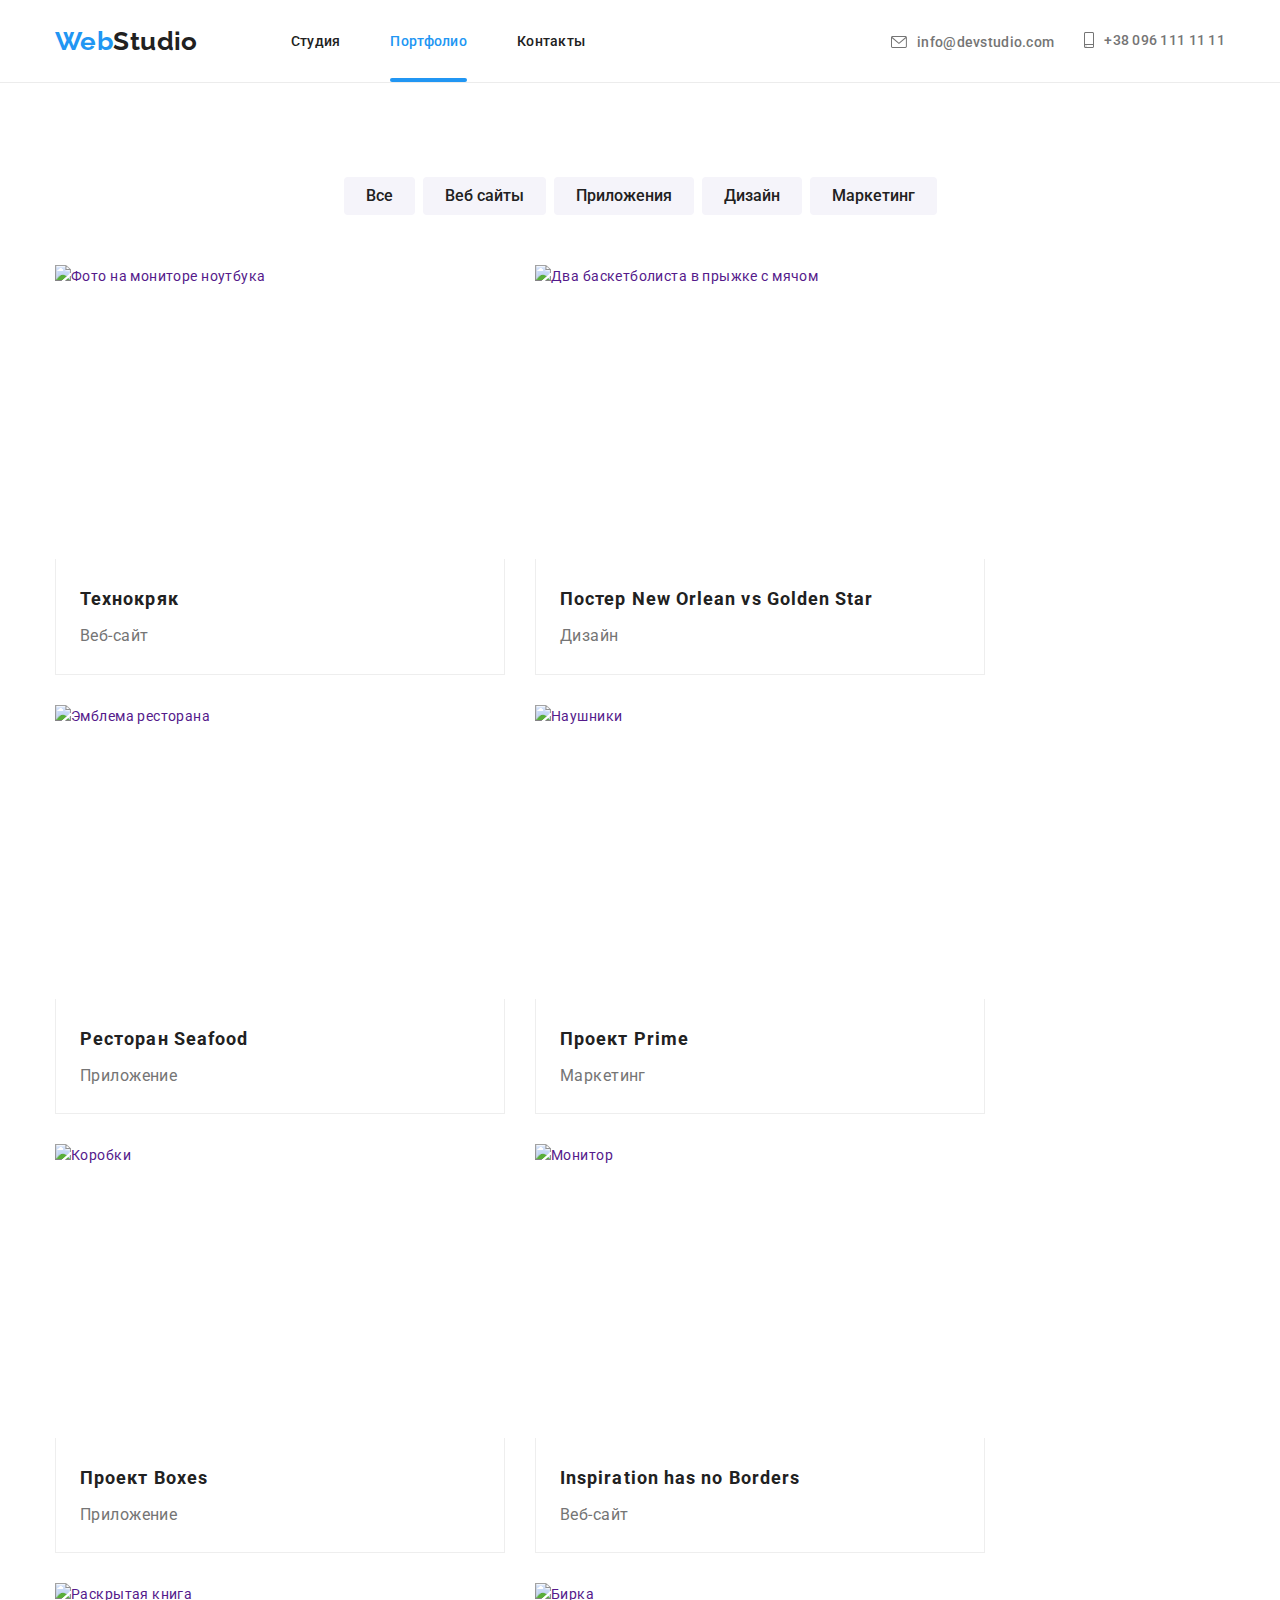
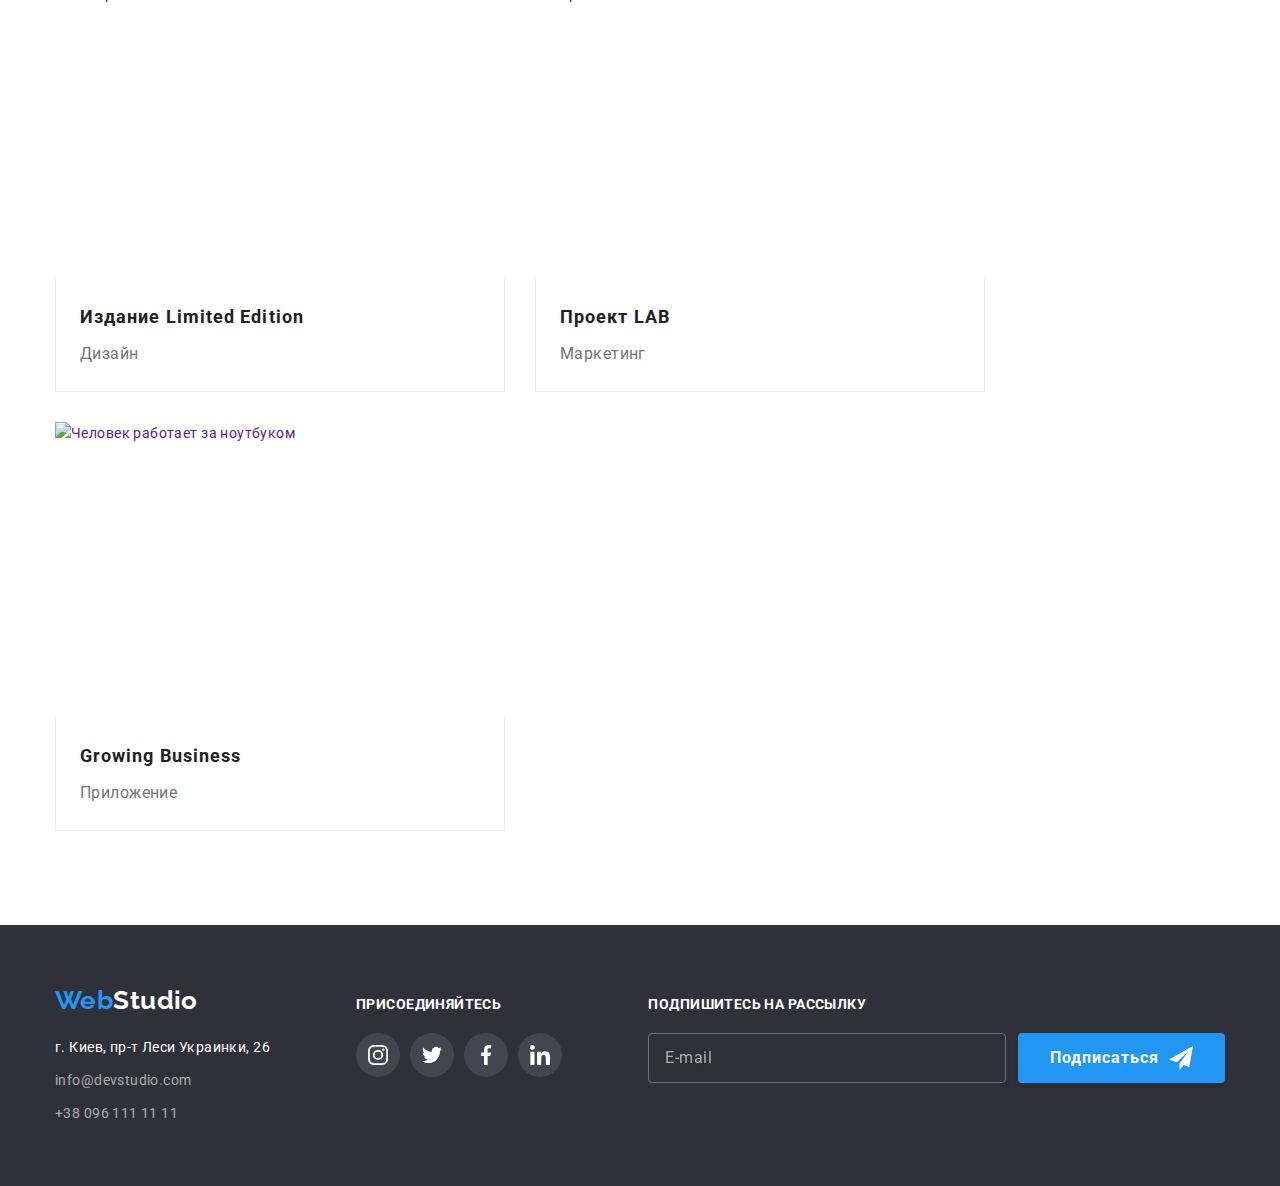
==== commit 48af0fab: "id" ====
--- a/portfolio.html
+++ b/portfolio.html
@@ -4,6 +4,7 @@
     <meta charset="UTF-8" />
     <meta http-equiv="X-UA-Compatible" content="IE=edge" />
     <meta name="viewport" content="width=device-width, initial-scale=1.0" />
+    <meta name="description" content="Веб студия. Автор: Кизим Ю.А." />
     <title>Портфолио</title>
     <link
       href="https://fonts.googleapis.com/css2?family=Raleway:wght@700&family=Roboto:wght@400;500;700;900&display=swap"
@@ -47,7 +48,9 @@
                   >Портфолио</a
                 >
               </li>
-              <li class="site-nav__item"><a class="site-nav__link" href="">Контакты</a></li>
+              <li class="site-nav__item">
+                <a class="site-nav__link" href="#contacts">Контакты</a>
+              </li>
             </ul>
 
             <ul class="contact">
@@ -103,13 +106,63 @@
             <li class="project__item">
               <a class="project__link" href="">
                 <div class="project__thumb">
-                  <img
-                    class="project__img"
-                    src="./images/tehnokriak.jpg"
-                    alt="Фото на мониторе ноутбука"
-                    width="100%"
-                    height="294"
-                  />
+                  <picture>
+                    <source
+                      srcset="
+                        ./images/portfolio/tehnokriak_desctop.webp    1x,
+                        ./images/portfolio/tehnokriak_desctop@2x.webp 2x
+                      "
+                      type="image/webp"
+                      media="(min-width: 1200px)"
+                    />
+                    <source
+                      srcset="
+                        ./images/portfolio/tehnokriak_tablet.webp    1x,
+                        ./images/portfolio/tehnokriak_tablet@2x.webp 2x
+                      "
+                      type="image/webp"
+                      media="(min-width: 768px)"
+                    />
+                    <source
+                      srcset="
+                        ./images/portfolio/tehnokriak_mobi.webp    1x,
+                        ./images/portfolio/tehnokriak_mobi@2x.webp 2x
+                      "
+                      type="image/webp"
+                      media="(max-width: 767px)"
+                    />
+                    <source
+                      srcset="
+                        ./images/portfolio/tehnokriak_desctop.jpg    1x,
+                        ./images/portfolio/tehnokriak_desctop@2x.jpg 2x
+                      "
+                      type="image/jpeg"
+                      media="(min-width: 1200px)"
+                    />
+                    <source
+                      srcset="
+                        ./images/portfolio/tehnokriak_tablet.jpg    1x,
+                        ./images/portfolio/tehnokriak_tablet@2x.jpg 2x
+                      "
+                      type="image/jpeg"
+                      media="(min-width: 768px)"
+                    />
+                    <source
+                      srcset="
+                        ./images/portfolio/tehnokriak_mobi.jpg    1x,
+                        ./images/portfolio/tehnokriak_mobi@2x.jpg 2x
+                      "
+                      type="image/jpeg"
+                      media="(max-width: 767px)"
+                    />
+                    <img
+                      class="project__img"
+                      src="./images/portfolio/tehnokriak_desctop.jpg"
+                      alt="Фото на мониторе ноутбука"
+                      width="450px"
+                      height="294px"
+                    />
+                  </picture>
                   <p class="project__dropdown">
                     Ресурс предлагает комплексные предложения с разным уровнем функционала и
                     сервисов. Все это позволит посетителю получить исчерпывающие сведения о компании
@@ -126,20 +179,70 @@
             <li class="project__item">
               <a class="project__link" href="">
                 <div class="project__thumb">
-                  <img
-                    class="project__img"
-                    src="./images/basketbol.jpg"
-                    alt="Два баскетболиста в прыжке с мячом"
-                    width="100%"
-                    height="294"
-                  />
+                  <picture>
+                    <source
+                      srcset="
+                        ./images/portfolio/basketbol_desctop.webp    1x,
+                        ./images/portfolio/basketbol_desctop@2x.webp 2x
+                      "
+                      type="image/webp"
+                      media="(min-width: 1200px)"
+                    />
+                    <source
+                      srcset="
+                        ./images/portfolio/basketbol_tablet.webp    1x,
+                        ./images/portfolio/basketbol_tablet@2x.webp 2x
+                      "
+                      type="image/webp"
+                      media="(min-width: 768px)"
+                    />
+                    <source
+                      srcset="
+                        ./images/portfolio/basketbol_mobi.webp    1x,
+                        ./images/portfolio/basketbol_mobi@2x.webp 2x
+                      "
+                      type="image/webp"
+                      media="(max-width: 767px)"
+                    />
+                    <source
+                      srcset="
+                        ./images/portfolio/basketbol_desctop.jpg    1x,
+                        ./images/portfolio/basketbol_desctop@2x.jpg 2x
+                      "
+                      type="image/jpeg"
+                      media="(min-width: 1200px)"
+                    />
+                    <source
+                      srcset="
+                        ./images/portfolio/basketbol_tablet.jpg    1x,
+                        ./images/portfolio/basketbol_tablet@2x.jpg 2x
+                      "
+                      type="image/jpeg"
+                      media="(min-width: 768px)"
+                    />
+                    <source
+                      srcset="
+                        ./images/portfolio/basketbol_mobi.jpg    1x,
+                        ./images/portfolio/basketbol_mobi@2x.jpg 2x
+                      "
+                      type="image/jpeg"
+                      media="(max-width: 767px)"
+                    />
+                    <img
+                      class="project__img"
+                      src="./images/portfolio/basketbol_desctop.jpg"
+                      alt="Два баскетболиста в прыжке с мячом"
+                      width="450px"
+                      height="294px"
+                    />
+                  </picture>
                   <p class="project__dropdown">
                     Ресурс предлагает комплексные предложения с разным уровнем функционала и
                     сервисов. Все это позволит посетителю получить исчерпывающие сведения о компании
                     или частном лице.
                   </p>
                 </div>
-                <div class="project__card project__card--fix">
+                <div class="project__card">
                   <h2 class="project__title">
                     Постер <span lang="en">New Orlean vs Golden Star</span>
                   </h2>
@@ -151,13 +254,63 @@
             <li class="project__item">
               <a class="project__link" href="">
                 <div class="project__thumb">
-                  <img
-                    class="project__img"
-                    src="./images/seafood.jpg"
-                    alt="Эмблема ресторана"
-                    width="100%"
-                    height="294"
-                  />
+                  <picture>
+                    <source
+                      srcset="
+                        ./images/portfolio/seafood_desctop.webp    1x,
+                        ./images/portfolio/seafood_desctop@2x.webp 2x
+                      "
+                      type="image/webp"
+                      media="(min-width: 1200px)"
+                    />
+                    <source
+                      srcset="
+                        ./images/portfolio/seafood_tablet.webp    1x,
+                        ./images/portfolio/seafood_tablet@2x.webp 2x
+                      "
+                      type="image/webp"
+                      media="(min-width: 768px)"
+                    />
+                    <source
+                      srcset="
+                        ./images/portfolio/seafood_mobi.webp    1x,
+                        ./images/portfolio/seafood_mobi@2x.webp 2x
+                      "
+                      type="image/webp"
+                      media="(max-width: 767px)"
+                    />
+                    <source
+                      srcset="
+                        ./images/portfolio/seafood_desctop.jpg    1x,
+                        ./images/portfolio/seafood_desctop@2x.jpg 2x
+                      "
+                      type="image/jpeg"
+                      media="(min-width: 1200px)"
+                    />
+                    <source
+                      srcset="
+                        ./images/portfolio/seafood_tablet.jpg    1x,
+                        ./images/portfolio/seafood_tablet@2x.jpg 2x
+                      "
+                      type="image/jpeg"
+                      media="(min-width: 768px)"
+                    />
+                    <source
+                      srcset="
+                        ./images/portfolio/seafood_mobi.jpg    1x,
+                        ./images/portfolio/seafood_mobi@2x.jpg 2x
+                      "
+                      type="image/jpeg"
+                      media="(max-width: 767px)"
+                    />
+                    <img
+                      class="project__img"
+                      src="./images/portfolio/seafood_desctop.jpg"
+                      alt="Эмблема ресторана"
+                      width="450px"
+                      height="294px"
+                    />
+                  </picture>
                   <p class="project__dropdown">
                     Ресурс предлагает комплексные предложения с разным уровнем функционала и
                     сервисов. Все это позволит посетителю получить исчерпывающие сведения о компании
@@ -174,13 +327,63 @@
             <li class="project__item">
               <a class="project__link" href="">
                 <div class="project__thumb">
-                  <img
-                    class="project__img"
-                    src="./images/headphone.jpg"
-                    alt="Наушники"
-                    width="100%"
-                    height="294"
-                  />
+                  <picture>
+                    <source
+                      srcset="
+                        ./images/portfolio/headphone_desctop.webp    1x,
+                        ./images/portfolio/headphone_desctop@2x.webp 2x
+                      "
+                      type="image/webp"
+                      media="(min-width: 1200px)"
+                    />
+                    <source
+                      srcset="
+                        ./images/portfolio/headphone_tablet.webp    1x,
+                        ./images/portfolio/headphone_tablet@2x.webp 2x
+                      "
+                      type="image/webp"
+                      media="(min-width: 768px)"
+                    />
+                    <source
+                      srcset="
+                        ./images/portfolio/headphone_mobi.webp    1x,
+                        ./images/portfolio/headphone_mobi@2x.webp 2x
+                      "
+                      type="image/webp"
+                      media="(max-width: 767px)"
+                    />
+                    <source
+                      srcset="
+                        ./images/portfolio/headphone_desctop.jpg    1x,
+                        ./images/portfolio/headphone_desctop@2x.jpg 2x
+                      "
+                      type="image/jpeg"
+                      media="(min-width: 1200px)"
+                    />
+                    <source
+                      srcset="
+                        ./images/portfolio/headphone_tablet.jpg    1x,
+                        ./images/portfolio/headphone_tablet@2x.jpg 2x
+                      "
+                      type="image/jpeg"
+                      media="(min-width: 768px)"
+                    />
+                    <source
+                      srcset="
+                        ./images/portfolio/headphone_mobi.jpg    1x,
+                        ./images/portfolio/headphone_mobi@2x.jpg 2x
+                      "
+                      type="image/jpeg"
+                      media="(max-width: 767px)"
+                    />
+                    <img
+                      class="project__img"
+                      src="./images/portfolio/headphone_desctop.jpg"
+                      alt="Наушники"
+                      width="450px"
+                      height="294px"
+                    />
+                  </picture>
                   <p class="project__dropdown">
                     Ресурс предлагает комплексные предложения с разным уровнем функционала и
                     сервисов. Все это позволит посетителю получить исчерпывающие сведения о компании
@@ -197,13 +400,63 @@
             <li class="project__item">
               <a class="project__link" href="">
                 <div class="project__thumb">
-                  <img
-                    class="project__img"
-                    src="./images/box.jpg"
-                    alt="Коробки"
-                    width="100%"
-                    height="294"
-                  />
+                  <picture>
+                    <source
+                      srcset="
+                        ./images/portfolio/box_desctop.webp    1x,
+                        ./images/portfolio/box_desctop@2x.webp 2x
+                      "
+                      type="image/webp"
+                      media="(min-width: 1200px)"
+                    />
+                    <source
+                      srcset="
+                        ./images/portfolio/box_tablet.webp    1x,
+                        ./images/portfolio/box_tablet@2x.webp 2x
+                      "
+                      type="image/webp"
+                      media="(min-width: 768px)"
+                    />
+                    <source
+                      srcset="
+                        ./images/portfolio/box_mobi.webp    1x,
+                        ./images/portfolio/box_mobi@2x.webp 2x
+                      "
+                      type="image/webp"
+                      media="(max-width: 767px)"
+                    />
+                    <source
+                      srcset="
+                        ./images/portfolio/box_desctop.jpg    1x,
+                        ./images/portfolio/box_desctop@2x.jpg 2x
+                      "
+                      type="image/jpeg"
+                      media="(min-width: 1200px)"
+                    />
+                    <source
+                      srcset="
+                        ./images/portfolio/box_tablet.jpg    1x,
+                        ./images/portfolio/box_tablet@2x.jpg 2x
+                      "
+                      type="image/jpeg"
+                      media="(min-width: 768px)"
+                    />
+                    <source
+                      srcset="
+                        ./images/portfolio/box_mobi.jpg    1x,
+                        ./images/portfolio/box_mobi@2x.jpg 2x
+                      "
+                      type="image/jpeg"
+                      media="(max-width: 767px)"
+                    />
+                    <img
+                      class="project__img"
+                      src="./images/portfolio/box_desctop.jpg"
+                      alt="Коробки"
+                      width="450px"
+                      height="294px"
+                    />
+                  </picture>
                   <p class="project__dropdown">
                     Ресурс предлагает комплексные предложения с разным уровнем функционала и
                     сервисов. Все это позволит посетителю получить исчерпывающие сведения о компании
@@ -220,13 +473,63 @@
             <li class="project__item">
               <a class="project__link" href="">
                 <div class="project__thumb">
-                  <img
-                    class="project__img"
-                    src="./images/monitor.jpg"
-                    alt="Монитор"
-                    width="100%"
-                    height="294"
-                  />
+                  <picture>
+                    <source
+                      srcset="
+                        ./images/portfolio/monitor_desctop.webp    1x,
+                        ./images/portfolio/monitor_desctop@2x.webp 2x
+                      "
+                      type="image/webp"
+                      media="(min-width: 1200px)"
+                    />
+                    <source
+                      srcset="
+                        ./images/portfolio/monitor_tablet.webp    1x,
+                        ./images/portfolio/monitor_tablet@2x.webp 2x
+                      "
+                      type="image/webp"
+                      media="(min-width: 768px)"
+                    />
+                    <source
+                      srcset="
+                        ./images/portfolio/monitor_mobi.webp    1x,
+                        ./images/portfolio/monitor_mobi@2x.webp 2x
+                      "
+                      type="image/webp"
+                      media="(max-width: 767px)"
+                    />
+                    <source
+                      srcset="
+                        ./images/portfolio/monitor_desctop.jpg    1x,
+                        ./images/portfolio/monitor_desctop@2x.jpg 2x
+                      "
+                      type="image/jpeg"
+                      media="(min-width: 1200px)"
+                    />
+                    <source
+                      srcset="
+                        ./images/portfolio/monitor_tablet.jpg    1x,
+                        ./images/portfolio/monitor_tablet@2x.jpg 2x
+                      "
+                      type="image/jpeg"
+                      media="(min-width: 768px)"
+                    />
+                    <source
+                      srcset="
+                        ./images/portfolio/monitor_mobi.jpg    1x,
+                        ./images/portfolio/monitor_mobi@2x.jpg 2x
+                      "
+                      type="image/jpeg"
+                      media="(max-width: 767px)"
+                    />
+                    <img
+                      class="project__img"
+                      src="./images/portfolio/monitor_desctop.jpg"
+                      alt="Монитор"
+                      width="450px"
+                      height="294px"
+                    />
+                  </picture>
                   <p class="project__dropdown">
                     Ресурс предлагает комплексные предложения с разным уровнем функционала и
                     сервисов. Все это позволит посетителю получить исчерпывающие сведения о компании
@@ -243,13 +546,63 @@
             <li class="project__item">
               <a class="project__link" href="">
                 <div class="project__thumb">
-                  <img
-                    class="project__img"
-                    src="./images/book.jpg"
-                    alt="Раскрытая книга"
-                    width="100%"
-                    height="294"
-                  />
+                  <picture>
+                    <source
+                      srcset="
+                        ./images/portfolio/book_desctop.webp    1x,
+                        ./images/portfolio/book_desctop@2x.webp 2x
+                      "
+                      type="image/webp"
+                      media="(min-width: 1200px)"
+                    />
+                    <source
+                      srcset="
+                        ./images/portfolio/book_tablet.webp    1x,
+                        ./images/portfolio/book_tablet@2x.webp 2x
+                      "
+                      type="image/webp"
+                      media="(min-width: 768px)"
+                    />
+                    <source
+                      srcset="
+                        ./images/portfolio/book_mobi.webp    1x,
+                        ./images/portfolio/book_mobi@2x.webp 2x
+                      "
+                      type="image/webp"
+                      media="(max-width: 767px)"
+                    />
+                    <source
+                      srcset="
+                        ./images/portfolio/book_desctop.jpg    1x,
+                        ./images/portfolio/book_desctop@2x.jpg 2x
+                      "
+                      type="image/jpeg"
+                      media="(min-width: 1200px)"
+                    />
+                    <source
+                      srcset="
+                        ./images/portfolio/book_tablet.jpg    1x,
+                        ./images/portfolio/book_tablet@2x.jpg 2x
+                      "
+                      type="image/jpeg"
+                      media="(min-width: 768px)"
+                    />
+                    <source
+                      srcset="
+                        ./images/portfolio/book_mobi.jpg    1x,
+                        ./images/portfolio/book_mobi@2x.jpg 2x
+                      "
+                      type="image/jpeg"
+                      media="(max-width: 767px)"
+                    />
+                    <img
+                      class="project__img"
+                      src="./images/portfolio/book_desctop.jpg"
+                      alt="Раскрытая книга"
+                      width="450px"
+                      height="294px"
+                    />
+                  </picture>
                   <p class="project__dropdown">
                     Ресурс предлагает комплексные предложения с разным уровнем функционала и
                     сервисов. Все это позволит посетителю получить исчерпывающие сведения о компании
@@ -266,13 +619,63 @@
             <li class="project__item">
               <a class="project__link" href="">
                 <div class="project__thumb">
-                  <img
-                    class="project__img"
-                    src="./images/lab.jpg"
-                    alt="Бирка"
-                    width="100%"
-                    height="294"
-                  />
+                  <picture>
+                    <source
+                      srcset="
+                        ./images/portfolio/lab_desctop.webp    1x,
+                        ./images/portfolio/lab_desctop@2x.webp 2x
+                      "
+                      type="image/webp"
+                      media="(min-width: 1200px)"
+                    />
+                    <source
+                      srcset="
+                        ./images/portfolio/lab_tablet.webp    1x,
+                        ./images/portfolio/lab_tablet@2x.webp 2x
+                      "
+                      type="image/webp"
+                      media="(min-width: 768px)"
+                    />
+                    <source
+                      srcset="
+                        ./images/portfolio/lab_mobi.webp    1x,
+                        ./images/portfolio/lab_mobi@2x.webp 2x
+                      "
+                      type="image/webp"
+                      media="(max-width: 767px)"
+                    />
+                    <source
+                      srcset="
+                        ./images/portfolio/lab_desctop.jpg    1x,
+                        ./images/portfolio/lab_desctop@2x.jpg 2x
+                      "
+                      type="image/jpeg"
+                      media="(min-width: 1200px)"
+                    />
+                    <source
+                      srcset="
+                        ./images/portfolio/lab_tablet.jpg    1x,
+                        ./images/portfolio/lab_tablet@2x.jpg 2x
+                      "
+                      type="image/jpeg"
+                      media="(min-width: 768px)"
+                    />
+                    <source
+                      srcset="
+                        ./images/portfolio/lab_mobi.jpg    1x,
+                        ./images/portfolio/lab_mobi@2x.jpg 2x
+                      "
+                      type="image/jpeg"
+                      media="(max-width: 767px)"
+                    />
+                    <img
+                      class="project__img"
+                      src="./images/portfolio/lab_desctop.jpg"
+                      alt="Бирка"
+                      width="450px"
+                      height="294px"
+                    />
+                  </picture>
                   <p class="project__dropdown">
                     Ресурс предлагает комплексные предложения с разным уровнем функционала и
                     сервисов. Все это позволит посетителю получить исчерпывающие сведения о компании
@@ -289,13 +692,63 @@
             <li class="project__item">
               <a class="project__link" href="">
                 <div class="project__thumb">
-                  <img
-                    class="project__img"
-                    src="./images/laptop.jpg"
-                    alt="Человек работает за ноутбуком"
-                    width="100%"
-                    height="294"
-                  />
+                  <picture>
+                    <source
+                      srcset="
+                        ./images/portfolio/laptop_desctop.webp    1x,
+                        ./images/portfolio/laptop_desctop@2x.webp 2x
+                      "
+                      type="image/webp"
+                      media="(min-width: 1200px)"
+                    />
+                    <source
+                      srcset="
+                        ./images/portfolio/laptop_tablet.webp    1x,
+                        ./images/portfolio/laptop_tablet@2x.webp 2x
+                      "
+                      type="image/webp"
+                      media="(min-width: 768px)"
+                    />
+                    <source
+                      srcset="
+                        ./images/portfolio/laptop_mobi.webp    1x,
+                        ./images/portfolio/laptop_mobi@2x.webp 2x
+                      "
+                      type="image/webp"
+                      media="(max-width: 767px)"
+                    />
+                    <source
+                      srcset="
+                        ./images/portfolio/laptop_desctop.jpg    1x,
+                        ./images/portfolio/laptop_desctop@2x.jpg 2x
+                      "
+                      type="image/jpeg"
+                      media="(min-width: 1200px)"
+                    />
+                    <source
+                      srcset="
+                        ./images/portfolio/laptop_tablet.jpg    1x,
+                        ./images/portfolio/laptop_tablet@2x.jpg 2x
+                      "
+                      type="image/jpeg"
+                      media="(min-width: 768px)"
+                    />
+                    <source
+                      srcset="
+                        ./images/portfolio/laptop_mobi.jpg    1x,
+                        ./images/portfolio/laptop_mobi@2x.jpg 2x
+                      "
+                      type="image/jpeg"
+                      media="(max-width: 767px)"
+                    />
+                    <img
+                      class="project__img"
+                      src="./images/portfolio/laptop_desctop.jpg"
+                      alt="Человек работает за ноутбуком"
+                      width="450px"
+                      height="294px"
+                    />
+                  </picture>
                   <p class="project__dropdown">
                     Ресурс предлагает комплексные предложения с разным уровнем функционала и
                     сервисов. Все это позволит посетителю получить исчерпывающие сведения о компании
@@ -313,7 +766,7 @@
       </section>
     </main>
 
-    <footer class="footer">
+    <footer id="contacts" class="footer">
       <div class="container footer__container">
         <div class="footer-thumb">
           <div class="footer__address">
--- a/css/main.min.css
+++ b/css/main.min.css
@@ -1,2 +1,2 @@
-h1,h2,h3,p,ul{margin:0;padding-left:0}.body{font-family:roboto,sans-serif;font-size:14px;line-height:1.71;letter-spacing:0.03em;background-color:#fff;color:#757575}.body.modal .is-open{overflow:hidden}ul{list-style:none}.container{margin-left:auto;margin-right:auto;max-width:1200px;padding:0 15px}@media screen and (min-width: 480px){.container{max-width:480px}}@media screen and (max-width: 768px){.container{max-width:768px}}@media screen and (min-width: 1200px){.container{max-width:1200px}}.visually-hidden{position:absolute;width:1px;height:1px;margin:-1px;border:0;padding:0;white-space:nowrap;-webkit-clip-path:inset(100%);clip-path:inset(100%);clip:rect(0 0 0 0);overflow:hidden}.section-title{margin-bottom:30px;font-weight:700;font-size:28px;line-height:1.17;text-align:center;color:#212121}@media screen and (min-width: 1200px){.section-title{font-size:36px;margin-bottom:50px}}.feature-list__content,.work__desc,.social__links,.clients__list,.clients__links,.footer-form__button,.modal__button,.checkbox__label,.project__dropdown{display:-webkit-box;display:-ms-flexbox;display:flex;-webkit-box-align:center;-ms-flex-align:center;align-items:center}.headder{position:relative;border-bottom:1px solid #ececec}.logo{display:block;padding-top:16px;padding-bottom:16px;font-family:raleway,sans-serif;font-weight:700;font-size:24px;line-height:1.17;text-decoration:none;color:#212121;-webkit-transition:color 250ms cubic-bezier(0.4, 0, 0.2, 1);transition:color 250ms cubic-bezier(0.4, 0, 0.2, 1)}.logo:hover,.logo:focus{color:#2196f3}.logo--accent{color:#2196f3}@media (min-width: 768px){.logo{padding-top:26px;padding-bottom:26px}}@media (min-width: 1200px){.logo{padding-top:25px;padding-bottom:24px}}@media (min-width: 1200px){.logo{font-size:26px;line-height:1.19}}.nav{display:-webkit-box;display:-ms-flexbox;display:flex;-webkit-box-align:center;-ms-flex-align:center;align-items:center;-webkit-box-pack:justify;-ms-flex-pack:justify;justify-content:space-between}.hero{margin-left:auto;margin-right:auto;padding-top:118px;padding-bottom:118px;text-align:center;background-image:-webkit-gradient(linear, left top, right top, from(rgba(47,48,58,0.4)), to(rgba(47,48,58,0.4))),url(../images/header-img.jpg);background-image:linear-gradient(to right, rgba(47,48,58,0.4), rgba(47,48,58,0.4)),url(../images/header-img.jpg);background-repeat:no-repeat;background-position:center;background-size:cover;background-color:rgba(47,48,58,0.4);max-width:1600px}@media (min-width: 768px){.hero{background-image:-webkit-gradient(linear, left top, right top, from(rgba(47,48,58,0.4)), to(rgba(47,48,58,0.4))),url(../images/header-img-tablet.jpg);background-image:linear-gradient(to right, rgba(47,48,58,0.4), rgba(47,48,58,0.4)),url(../images/header-img-tablet.jpg)}}@media (min-width: 1200px){.hero{padding-top:200px;padding-bottom:200px;height:600px;background-image:-webkit-gradient(linear, left top, right top, from(rgba(47,48,58,0.4)), to(rgba(47,48,58,0.4))),url(../images/hero-background.jpg);background-image:linear-gradient(to right, rgba(47,48,58,0.4), rgba(47,48,58,0.4)),url(../images/hero-background.jpg)}}.hero__title{margin-bottom:30px;font-weight:900;font-size:26px;line-height:1.62;letter-spacing:0.06em;text-transform:uppercase;color:#fff}@media (min-width: 768px) and (max-width: 1199px){.hero__title{padding-top:26px;padding-bottom:26px}}@media (min-width: 1200px){.hero__title{font-size:44px;line-height:1.36}}.button{padding:10px 32px;border:none;border-radius:4px;cursor:pointer;font-weight:700;font-size:16px;line-height:1.88;letter-spacing:0.06em;background-color:#2196f3;-webkit-box-shadow:0px 4px 4px rgba(0,0,0,0.15);box-shadow:0px 4px 4px rgba(0,0,0,0.15);color:#fff;font-family:inherit;-webkit-transition:background-color 250ms cubic-bezier(0.4, 0, 0.2, 1);transition:background-color 250ms cubic-bezier(0.4, 0, 0.2, 1)}.button:hover,.button:focus{background-color:#188ce8}.benefits{padding-top:60px;padding-bottom:60px}@media (min-width: 1200px){.benefits{padding-top:94px;padding-bottom:94px}}@media (min-width: 768px) and (max-width: 1199px){.feature-list{display:-webkit-box;display:-ms-flexbox;display:flex;-ms-flex-wrap:wrap;flex-wrap:wrap;margin:-15px}}@media (min-width: 1200px){.feature-list{display:-webkit-box;display:-ms-flexbox;display:flex}}@media (min-width: 1200px){.feature-list__item+.feature-list__item{margin-left:30px}}@media (min-width: 768px) and (max-width: 1199px){.feature-list__item{-ms-flex-preferred-size:calc((100% - 120px) / 4);flex-basis:calc((100% - 120px) / 4);margin:15px}}@media (min-width: 1200px){.feature-list__item{width:270px}}.feature-list__content{-webkit-box-pack:center;-ms-flex-pack:center;justify-content:center;background-color:#f5f4fa;height:120px;margin-bottom:30px}@media (min-width: 768px){.feature-list__content{width:354px}}@media (min-width: 1200px){.feature-list__content{width:270px}}.feature-list__title{font-weight:700;font-size:14px;line-height:1.14;text-transform:uppercase;margin-bottom:10px;color:#212121}@media (max-width: 480px){.feature-list__title{text-align:center}}@media (max-width: 480px){.feature-list__item+.feature-list__item{margin-top:30px}}@media (max-width: 1199px){.work{display:none}}.work__img{display:-webkit-box;display:-ms-flexbox;display:flex;max-width:100%}.work__item+.work__item{margin-left:30px}.work{padding-bottom:94px}.section-title{font-weight:700;font-size:36px;line-height:1.17;margin-bottom:50px;text-align:center;margin-bottom:50px;color:#212121}.work__thumb{position:relative}.work__desc{-webkit-box-pack:center;-ms-flex-pack:center;justify-content:center;position:absolute;left:0;bottom:0;width:100%;height:70px;background-color:rgba(47,48,58,0.8);font-weight:700;line-height:1.14;text-transform:uppercase;color:#fff}.our-team{background-color:#f5f4fa;padding-top:60px;padding-bottom:60px}@media (min-width: 1200px){.our-team{padding-top:94px;padding-bottom:94px}}@media (min-width: 768px){.our-team__list{display:-webkit-box;display:-ms-flexbox;display:flex}}@media (min-width: 768px) and (max-width: 1199px){.our-team__list{-ms-flex-wrap:wrap;flex-wrap:wrap;margin:-15px}}@media (min-width: 1200px){.our-team__item+.our-team__item{margin-left:30px}}.our-team__item{-webkit-box-shadow:0px 1px 3px rgba(0,0,0,0.12),0px 1px 1px rgba(0,0,0,0.14),0px 2px 1px rgba(0,0,0,0.2);box-shadow:0px 1px 3px rgba(0,0,0,0.12),0px 1px 1px rgba(0,0,0,0.14),0px 2px 1px rgba(0,0,0,0.2)}@media (max-width: 480px){.our-team__item+.our-team__item{margin-top:30px}}@media (min-width: 768px) and (max-width: 1199px){.our-team__item{-ms-flex-preferred-size:calc((100% - 120px) / 4);flex-basis:calc((100% - 120px) / 4);margin:15px;width:354px}}@media (min-width: 1200px){.our-team__item{width:270px}}.our-team__img{display:block;height:auto}@media (max-width: 767px){.our-team__img{max-width:100%}}@media (min-width: 768px){.our-team__img{width:354px}}@media (min-width: 1200px){.our-team__img{width:100%}}.our-team__desc{padding:30px 32px;border-radius:0px 0px 4px 4px;background-color:#fff}.our-team__title{font-weight:500;font-size:16px;line-height:1.19;margin-bottom:10px;text-align:center;color:#212121}.our-team__position{font-size:16px;line-height:1.19;text-align:center;margin-bottom:16px}.socials{display:-webkit-box;display:-ms-flexbox;display:flex;text-align:center;-webkit-box-pack:center;-ms-flex-pack:center;justify-content:center;width:206px;height:44px}.social__item:not(:last-child){margin-right:10px}.social__links{-webkit-box-pack:center;-ms-flex-pack:center;justify-content:center;border-radius:50%;width:44px;height:44px;fill:#afb1b8;-webkit-transition:fill 250ms cubic-bezier(0.4, 0, 0.2, 1),background-color 250ms cubic-bezier(0.4, 0, 0.2, 1);transition:fill 250ms cubic-bezier(0.4, 0, 0.2, 1),background-color 250ms cubic-bezier(0.4, 0, 0.2, 1)}.social__links:hover,.social__links:focus{fill:#fff;background-color:#2196f3}.clients{padding-top:60px;padding-bottom:60px}@media (min-width: 1200px){.clients{padding-top:94px;padding-bottom:94px}}.clients__list{-webkit-box-pack:center;-ms-flex-pack:center;justify-content:center}@media (min-width: 480px) and (max-width: 1199px){.clients__list{-ms-flex-wrap:wrap;flex-wrap:wrap;margin:-15px}}.clients__links{-webkit-box-pack:center;-ms-flex-pack:center;justify-content:center;border:1px solid #afb1b8;border-radius:4px;height:92px;fill:#afb1b8;-webkit-transition:fill 250ms cubic-bezier(0.4, 0, 0.2, 1),border 250ms cubic-bezier(0.4, 0, 0.2, 1);transition:fill 250ms cubic-bezier(0.4, 0, 0.2, 1),border 250ms cubic-bezier(0.4, 0, 0.2, 1)}@media (min-width: 1200px){.clients__links{width:170px}}.clients__links:hover,.clients__links:focus{border:1px solid #2196f3;fill:#2196f3}@media (min-width: 480px) and (max-width: 1199px){.clients__item{width:calc((100% - 4 * 15px) / 2);margin:15px}}@media (min-width: 768px) and (max-width: 1199px){.clients__item{-ms-flex-preferred-size:calc((100% - 6 * 15px) / 3);flex-basis:calc((100% - 6 * 15px) / 3)}}@media (min-width: 1200px){.clients__item:not(:last-child){margin-right:30px}}.footer{padding-top:60px;padding-bottom:60px;background-color:#2f303a}@media (min-width: 480px) and (max-width: 1199px){.footer{text-align:center}}@media (min-width: 768px) and (max-width: 1199px){.footer-thumb{display:-webkit-box;display:-ms-flexbox;display:flex;-webkit-box-pack:center;-ms-flex-pack:center;justify-content:center}}@media (min-width: 1200px){.footer-thumb{display:-webkit-box;display:-ms-flexbox;display:flex;-webkit-box-align:baseline;-ms-flex-align:baseline;align-items:baseline}}@media (min-width: 1200px){.footer__container{display:-webkit-box;display:-ms-flexbox;display:flex;-webkit-box-align:baseline;-ms-flex-align:baseline;align-items:baseline}}.footer__logo{display:block;padding:0;margin-bottom:20px;color:#fff;-webkit-transition:color 250ms cubic-bezier(0.4, 0, 0.2, 1);transition:color 250ms cubic-bezier(0.4, 0, 0.2, 1)}.footer__logo:hover,.footer__logo:focus{color:#2196f3}@media (min-width: 768px){.footer__address{margin-right:165px}}@media (min-width: 1200px){.footer__address{margin-right:70px;width:231px}}.address{font-style:normal}.address__title{margin-bottom:8px;color:#fff}@media (min-width: 1200px){.address__title{margin-bottom:9px}}.address__link{display:inline-block;text-decoration:none;color:rgba(255,255,255,0.6);-webkit-transition:color 250ms cubic-bezier(0.4, 0, 0.2, 1);transition:color 250ms cubic-bezier(0.4, 0, 0.2, 1)}.address__link:hover,.address__link:focus{color:#2196f3}.address__item:not(:last-child){margin-bottom:8px}@media (min-width: 1200px){.address__item:not(:last-child){margin-bottom:9px}}@media (min-width: 480px) and (max-width: 1199px){.address__list{margin-bottom:60px}}@media (min-width: 480px) and (max-width: 1199px){.join{margin-bottom:60px}}@media (min-width: 1200px){.join{margin-right:93px;width:206px}}.footer__title{display:block;margin-bottom:20px;color:#fff;font-weight:700;font-size:14px;line-height:1.14;text-transform:uppercase}.join__item{border-radius:50%;background-color:rgba(255,255,255,0.1)}.join__icon{fill:#fff}.footer-form{display:-webkit-box;display:-ms-flexbox;display:flex}@media (min-width: 480px) and (max-width: 1199px){.footer-form{-webkit-box-orient:vertical;-webkit-box-direction:normal;-ms-flex-direction:column;flex-direction:column;-webkit-box-align:center;-ms-flex-align:center;align-items:center;-webkit-box-pack:center;-ms-flex-pack:center;justify-content:center;text-align:center}}.footer-form__mail{padding:15px 16px;margin-right:12px;width:100%;height:50px;border:1px solid rgba(255,255,255,0.3);background-color:transparent;outline:transparent;-webkit-filter:drop-shadow(0px 4px 4px rgba(0,0,0,0.15));filter:drop-shadow(0px 4px 4px rgba(0,0,0,0.15));border-radius:4px;-webkit-transition:border 250ms cubic-bezier(0.4, 0, 0.2, 1);transition:border 250ms cubic-bezier(0.4, 0, 0.2, 1)}.footer-form__mail::-webkit-input-placeholder{font-size:16px;line-height:1.25;letter-spacing:0.03em;color:rgba(255,255,255,0.6)}.footer-form__mail:-ms-input-placeholder{font-size:16px;line-height:1.25;letter-spacing:0.03em;color:rgba(255,255,255,0.6)}.footer-form__mail::-ms-input-placeholder{font-size:16px;line-height:1.25;letter-spacing:0.03em;color:rgba(255,255,255,0.6)}.footer-form__mail::placeholder{font-size:16px;line-height:1.25;letter-spacing:0.03em;color:rgba(255,255,255,0.6)}.footer-form__mail:hover,.footer-form__mail:focus{border:1px solid #2196f3}@media (min-width: 480px) and (max-width: 1199px){.footer-form__mail{margin-bottom:20px}}@media (min-width: 768px){.footer-form__mail{width:450px}}@media (min-width: 768px){.footer-form__mail{width:358px}}.footer-form__button{-webkit-box-pack:center;-ms-flex-pack:center;justify-content:center}.footer-form__icon{margin-left:10px}.button-mobil{display:-webkit-inline-box;display:-ms-inline-flexbox;display:inline-flex;margin:0;padding:0;border:none;background-color:transparent;z-index:20}.button-mobil:hover .icon-menu,.button-mobil:focus .icon-menu{fill:#2196f3}.button-mobil:hover .icon-close,.button-mobil:focus .icon-close{fill:#2196f3}.button-mobil.is-open .icon-close{display:block}.button-mobil.is-open .icon-menu{display:none}@media (min-width: 768px){.button-mobil{display:none}}.icon-close{display:none}.menu-mobil{background:#fff;font-size:20px}@media screen and (max-width: 767px){.menu-mobil{padding:20px;-webkit-box-shadow:0px 4px 8px rgba(0,0,0,0.04),0px 2px 4px rgba(0,0,0,0.08),0px 1px 3px rgba(0,0,0,0.16);box-shadow:0px 4px 8px rgba(0,0,0,0.04),0px 2px 4px rgba(0,0,0,0.08),0px 1px 3px rgba(0,0,0,0.16);display:none;position:absolute;top:0;left:0;width:100%;padding:48px 40px}.menu-mobil.is-open{display:block}}@media screen and (min-width: 768px){.menu-mobil{display:-webkit-box;display:-ms-flexbox;display:flex;-webkit-box-pack:justify;-ms-flex-pack:justify;justify-content:space-between;-webkit-box-flex:1;-ms-flex-positive:1;flex-grow:1}}@media (max-width: 767px){.site-nav{margin-bottom:302px}}@media (min-width: 768px){.site-nav{display:-webkit-box;display:-ms-flexbox;display:flex;-webkit-box-align:center;-ms-flex-align:center;align-items:center;-webkit-box-pack:center;-ms-flex-pack:center;justify-content:center;margin-left:88px}}@media (min-width: 768px){.site-nav{margin-left:93px}}.site-nav__link{display:block;font-weight:500;line-height:1.17;letter-spacing:0.02em;text-decoration:none;color:#212121;-webkit-transition:color 250ms cubic-bezier(0.4, 0, 0.2, 1);transition:color 250ms cubic-bezier(0.4, 0, 0.2, 1)}.site-nav__link:hover,.site-nav__link:focus{color:#2196f3}@media screen and (max-width: 767px){.site-nav__link{padding-bottom:32px;font-size:40px}}@media (min-width: 768px){.site-nav__link{font-size:14px;padding:32px 0}}@media (min-width: 768px){.site-nav__item{position:relative}}@media (min-width: 768px){.site-nav__item+.site-nav__item{margin-left:50px}}.site-nav__link--activ{color:#2196f3}@media (max-width: 767px){.site-nav__link--activ{padding-bottom:35.71px}}@media (min-width: 768px){.site-nav__link--activ::after{position:absolute;content:'';height:4px;width:100%;left:0;bottom:-1px;border-radius:2px;background-color:#2196f3}}@media (min-width: 768px) and (max-width: 1199px){.contact__item:not(:last-child){margin-bottom:10px}}.contact__link{display:block;font-weight:500;line-height:1.17;letter-spacing:0.02em;text-decoration:none;color:#757575;-webkit-transition:color 250ms cubic-bezier(0.4, 0, 0.2, 1);transition:color 250ms cubic-bezier(0.4, 0, 0.2, 1)}.contact__link:hover,.contact__link:focus{color:#2196f3}@media (max-width: 767px){.contact__link{margin-bottom:32px;font-size:24px}}@media (min-width: 768px){.contact__link{display:-webkit-box;display:-ms-flexbox;display:flex;font-size:12px;-webkit-box-align:center;-ms-flex-align:center;align-items:center;-webkit-box-pack:center;-ms-flex-pack:center;justify-content:center}}@media (min-width: 1200px){.contact__link{font-size:14px}}@media (max-width: 767px){.contact__link:hover,.contact__link:focus{font-size:34px}}.contact__icon{margin-right:10px;fill:currentColor}@media (max-width: 767px){.contact__icon{display:none}}.contact{display:-webkit-box;display:-ms-flexbox;display:flex;-webkit-box-align:center;-ms-flex-align:center;align-items:center;margin-left:auto}@media (min-width: 768px) and (max-width: 1199px){.contact{-webkit-box-pack:center;-ms-flex-pack:center;justify-content:center;-webkit-box-align:start;-ms-flex-align:start;align-items:flex-start;-webkit-box-orient:vertical;-webkit-box-direction:normal;-ms-flex-direction:column;flex-direction:column;margin-left:84px}}@media (max-width: 767px){.contact__iten--numb{-webkit-box-ordinal-group:2;-ms-flex-order:1;order:1}.contact__iten--mail{-webkit-box-ordinal-group:3;-ms-flex-order:2;order:2}}.menu-mobil__socials{display:-webkit-box;display:-ms-flexbox;display:flex;margin-top:64px}@media (min-width: 768px){.menu-mobil__socials{display:none}}.menu-mobil__link{color:#2196f3;text-decoration:none;font-weight:500;font-size:18px;line-height:1.22;letter-spacing:0.02em}.menu-mobil__item:not(:last-child){border-right:1px solid rgba(33,33,33,0.2);padding-right:10px}.menu-mobil__item:not(:first-child){padding-left:10px}.contact__icon{margin-right:8px;fill:currentColor}@media (min-width: 1200px){.contact__icon{margin-right:10px}}@media (min-width: 1200px){.site-nav{display:-webkit-box;display:-ms-flexbox;display:flex;margin-left:93px}.site-nav__item+.site-nav__item{margin-left:50px}.contact__item+.contact__item{margin-left:30px}.contact__link{display:block;font-weight:500;line-height:1.17;letter-spacing:0.02em;text-decoration:none;color:#757575;-webkit-transition:color 250ms cubic-bezier(0.4, 0, 0.2, 1);transition:color 250ms cubic-bezier(0.4, 0, 0.2, 1);padding-top:32px;padding-bottom:32px}.contact__link:hover,.contact__link:focus{color:#2196f3}.contact__icon{margin-right:10px;fill:currentColor}}.backdrop{position:fixed;top:0;left:0;width:100%;height:100%;background-color:rgba(0,0,0,0.2);opacity:1;-webkit-transition:opacity 250ms cubic-bezier(0.4, 0, 0.2, 1),visibility 250ms cubic-bezier(0.4, 0, 0.2, 1);transition:opacity 250ms cubic-bezier(0.4, 0, 0.2, 1),visibility 250ms cubic-bezier(0.4, 0, 0.2, 1);overflow-y:scroll}.backdrop.is-hidden{visibility:hidden;opacity:0;pointer-events:none}.backdrop.is-hidden .modal{-webkit-transform:translate(-50%, -50%) scale(0);transform:translate(-50%, -50%) scale(0)}.modal{top:50%;left:50%;-webkit-transform:translate(-50%, -50%) scale(1);transform:translate(-50%, -50%) scale(1);-webkit-transition:-webkit-transform 250ms cubic-bezier(0.4, 0, 0.2, 1);transition:-webkit-transform 250ms cubic-bezier(0.4, 0, 0.2, 1);transition:transform 250ms cubic-bezier(0.4, 0, 0.2, 1);transition:transform 250ms cubic-bezier(0.4, 0, 0.2, 1), -webkit-transform 250ms cubic-bezier(0.4, 0, 0.2, 1);padding:40px;background-color:#fff;-webkit-box-shadow:0px 1px 3px rgba(0,0,0,0.12),0px 1px 1px rgba(0,0,0,0.14),0px 2px 1px rgba(0,0,0,0.2);box-shadow:0px 1px 3px rgba(0,0,0,0.12),0px 1px 1px rgba(0,0,0,0.14),0px 2px 1px rgba(0,0,0,0.2);border-radius:4px;opacity:1;z-index:100}@media (max-width: 767px){.modal{position:relative;margin-top:93px;max-width:450px}}@media (min-width: 768px){.modal{position:absolute;top:50%;left:50%;-webkit-transform:translate(-50%, -50%) scale(1);transform:translate(-50%, -50%) scale(1);-webkit-transition:-webkit-transform 250ms cubic-bezier(0.4, 0, 0.2, 1);transition:-webkit-transform 250ms cubic-bezier(0.4, 0, 0.2, 1);transition:transform 250ms cubic-bezier(0.4, 0, 0.2, 1);transition:transform 250ms cubic-bezier(0.4, 0, 0.2, 1), -webkit-transform 250ms cubic-bezier(0.4, 0, 0.2, 1);width:450px}}@media (min-width: 1200px){.modal{width:528px}}.modal__button{-webkit-box-pack:center;-ms-flex-pack:center;justify-content:center;position:absolute;padding:0;top:8px;right:8px;width:30px;height:30px;border:1px solid rgba(0,0,0,0.1);border-radius:50%;background-color:#fff;cursor:pointer;fill:#000;-webkit-transition:fill 250ms cubic-bezier(0.4, 0, 0.2, 1);transition:fill 250ms cubic-bezier(0.4, 0, 0.2, 1)}.modal__button:hover,.modal__button:focus{fill:#2196f3}.form__title{display:block;margin-bottom:12px;color:#212121;font-weight:700;font-size:20px;line-height:1.5;text-align:center;letter-spacing:0.03em}.form{text-align:center}.form__field{display:-webkit-box;display:-ms-flexbox;display:flex;-webkit-box-orient:vertical;-webkit-box-direction:normal;-ms-flex-direction:column;flex-direction:column;margin-bottom:10px}.form__input{padding:12px 15px 12px 42px;width:100%;height:40px;border:1px solid rgba(33,33,33,0.2);border-radius:4px;cursor:pointer;-webkit-transition:border 250ms cubic-bezier(0.4, 0, 0.2, 1),outline-color 250ms cubic-bezier(0.4, 0, 0.2, 1),fill 250ms cubic-bezier(0.4, 0, 0.2, 1);transition:border 250ms cubic-bezier(0.4, 0, 0.2, 1),outline-color 250ms cubic-bezier(0.4, 0, 0.2, 1),fill 250ms cubic-bezier(0.4, 0, 0.2, 1)}.form__input:hover,.form__input:focus{border:1px solid #2196f3;outline-color:#2196f3}.form__input:focus-within>.form__icon{fill:#2196f3}.form__input:hover ~ .form__icon{fill:#2196f3}.form__text{text-align:left;margin-bottom:4px;font-size:12px;line-height:1.17;letter-spacing:0.01em;color:#757575}.form__thumb{position:relative}.form__icon{position:absolute;top:50%;left:12px;-webkit-transform:translateY(-50%);transform:translateY(-50%);cursor:pointer;fill:#212121;-webkit-transition:fill 250ms cubic-bezier(0.4, 0, 0.2, 1);transition:fill 250ms cubic-bezier(0.4, 0, 0.2, 1)}.form__field--comment{margin-bottom:20px}.form__textarea{padding:12px 16px;border:1px solid rgba(33,33,33,0.2);border-radius:4px;resize:none;width:100%;height:120px;cursor:pointer;-webkit-transition:border 250ms cubic-bezier(0.4, 0, 0.2, 1),outline-color 250ms cubic-bezier(0.4, 0, 0.2, 1);transition:border 250ms cubic-bezier(0.4, 0, 0.2, 1),outline-color 250ms cubic-bezier(0.4, 0, 0.2, 1)}.form__textarea::-webkit-input-placeholder{font-size:12px;line-height:1.17;letter-spacing:0.01em;color:rgba(117,117,117,0.5)}.form__textarea:-ms-input-placeholder{font-size:12px;line-height:1.17;letter-spacing:0.01em;color:rgba(117,117,117,0.5)}.form__textarea::-ms-input-placeholder{font-size:12px;line-height:1.17;letter-spacing:0.01em;color:rgba(117,117,117,0.5)}.form__textarea::placeholder{font-size:12px;line-height:1.17;letter-spacing:0.01em;color:rgba(117,117,117,0.5)}.form__textarea:hover,.form__textarea:focus{border:1px solid #2196f3;outline-color:#2196f3}.checkbox{margin-bottom:31px}@media (min-width: 1200px){.checkbox{margin-bottom:30px}}.checkbox__icon{margin-right:4px;width:16px;height:15px;border:2px solid #212121;border-radius:2px}.checkbox__input:checked+.checkbox__icon{background-color:#2196f3;border-color:#2196f3;background-origin:border-box}.checkbox__input:focus+.checkbox__icon,.checkbox__input:hover+.checkbox__icon{border-color:#2196f3}.checkbox__label{-webkit-box-pack:center;-ms-flex-pack:center;justify-content:center;font-size:12px;line-height:1.17;letter-spacing:0.03em;color:#757575;cursor:pointer}@media (min-width: 1200px){.checkbox__label{font-size:14px}}.checkbox__input{-webkit-appearance:none;-moz-appearance:none;appearance:none;position:absolute}.checkbox__conditions{color:#2196f3;-webkit-text-decoration-line:underline;text-decoration-line:underline}.checkbox__button{padding:10px 55px 10px 56px}.portfolio-nav{padding:60px 0;padding-bottom:60px}@media (min-width: 1200px){.portfolio-nav{padding:94px 0}}.filter__list{display:-webkit-box;display:-ms-flexbox;display:flex}@media (max-width: 767px){.filter__list{-ms-flex-wrap:wrap;flex-wrap:wrap;margin-bottom:-15px}}@media (min-width: 768px){.filter__list{-webkit-box-pack:center;-ms-flex-pack:center;justify-content:center}}.filter__button{border:none;border-radius:4px;font-family:inherit;font-weight:500;font-size:16px;line-height:1.63;cursor:pointer;text-align:center;padding:6px 22px;display:block;background-color:#f5f4fa;color:#212121;-webkit-transition:background-color 250ms cubic-bezier(0.4, 0, 0.2, 1),color 250ms cubic-bezier(0.4, 0, 0.2, 1),-webkit-box-shadow 250ms cubic-bezier(0.4, 0, 0.2, 1);transition:background-color 250ms cubic-bezier(0.4, 0, 0.2, 1),color 250ms cubic-bezier(0.4, 0, 0.2, 1),-webkit-box-shadow 250ms cubic-bezier(0.4, 0, 0.2, 1);transition:background-color 250ms cubic-bezier(0.4, 0, 0.2, 1),color 250ms cubic-bezier(0.4, 0, 0.2, 1),box-shadow 250ms cubic-bezier(0.4, 0, 0.2, 1);transition:background-color 250ms cubic-bezier(0.4, 0, 0.2, 1),color 250ms cubic-bezier(0.4, 0, 0.2, 1),box-shadow 250ms cubic-bezier(0.4, 0, 0.2, 1),-webkit-box-shadow 250ms cubic-bezier(0.4, 0, 0.2, 1)}.filter__button:hover,.filter__button:focus{background-color:#2196f3;color:#fff;-webkit-box-shadow:0px 3px 1px rgba(0,0,0,0.1),0px 1px 2px rgba(0,0,0,0.08),0px 2px 2px rgba(0,0,0,0.12);box-shadow:0px 3px 1px rgba(0,0,0,0.1),0px 1px 2px rgba(0,0,0,0.08),0px 2px 2px rgba(0,0,0,0.12)}.filter__item{margin-right:8px}@media (max-width: 767px){.filter__item{margin-bottom:15px}.filter__item:nth-child(n+4){margin-bottom:0px}}@media (min-width: 768px){.filter__item:last-child{margin-right:0px}}@media (min-width: 768px) and (max-width: 1199px){.project__list{margin-top:60px}}@media (min-width: 768px){.project__list{display:-webkit-box;display:-ms-flexbox;display:flex;-ms-flex-wrap:wrap;flex-wrap:wrap;margin:-15px;margin-top:60px}}@media (min-width: 1200px){.project__list{margin-top:50px}}@media (min-width: 768px){.project__item{-ms-flex-preferred-size:calc((100% - 4 * 15px) / 2);flex-basis:calc((100% - 4 * 15px) / 2);margin:15px}}@media (min-width: 1200px){.project__item{-ms-flex-preferred-size:calc((100% - 6 * 15px) / 3);flex-basis:calc((100% - 6 * 15px) / 3)}}.project__link{display:block;text-decoration:none;-webkit-transition:-webkit-box-shadow 250ms cubic-bezier(0.4, 0, 0.2, 1);transition:-webkit-box-shadow 250ms cubic-bezier(0.4, 0, 0.2, 1);transition:box-shadow 250ms cubic-bezier(0.4, 0, 0.2, 1);transition:box-shadow 250ms cubic-bezier(0.4, 0, 0.2, 1), -webkit-box-shadow 250ms cubic-bezier(0.4, 0, 0.2, 1)}.project__link:hover,.project__link:focus{-webkit-box-shadow:0px 1px 1px rgba(0,0,0,0.12),0px 4px 4px rgba(0,0,0,0.06),1px 4px 6px rgba(0,0,0,0.16);box-shadow:0px 1px 1px rgba(0,0,0,0.12),0px 4px 4px rgba(0,0,0,0.06),1px 4px 6px rgba(0,0,0,0.16)}@media (min-width: 768px){.project__link{display:-webkit-box;display:-ms-flexbox;display:flex;-webkit-box-orient:vertical;-webkit-box-direction:normal;-ms-flex-direction:column;flex-direction:column;height:100%}}.project__img{display:block;max-width:100%;height:auto}.project__title{font-size:18px;line-height:2;letter-spacing:0.06em;font-weight:700;margin-bottom:4px;color:#212121}.project__subtitle{font-size:16px;line-height:1.88;color:#757575}.project__card{padding:22px 24px;border-left:1px solid #eee;border-right:1px solid #eee;border-bottom:1px solid #eee}@media (min-width: 768px){.project__card{-webkit-box-flex:1;-ms-flex-positive:1;flex-grow:1}}.project__thumb{position:relative;overflow:hidden}.project__dropdown{position:absolute;-webkit-box-pack:center;-ms-flex-pack:center;justify-content:center;padding:63px 24px;top:0;left:0;width:100%;height:100%;background-color:rgba(33,150,243,0.9);font-size:18px;line-height:1.56;color:#fff;-webkit-transform:translateY(101%);transform:translateY(101%);-webkit-transition:-webkit-transform 250ms cubic-bezier(0.4, 0, 0.2, 1);transition:-webkit-transform 250ms cubic-bezier(0.4, 0, 0.2, 1);transition:transform 250ms cubic-bezier(0.4, 0, 0.2, 1);transition:transform 250ms cubic-bezier(0.4, 0, 0.2, 1), -webkit-transform 250ms cubic-bezier(0.4, 0, 0.2, 1)}.project__link:hover .project__dropdown,.project__link:focus .project__dropdown{-webkit-transform:translateY(0);transform:translateY(0)}
+h1,h2,h3,p,ul{margin:0;padding-left:0}.body{position:relative;font-family:roboto,sans-serif;font-size:14px;line-height:1.71;letter-spacing:0.03em;background-color:#fff;color:#757575}.body.modal .is-open{overflow:hidden}ul{list-style:none}.container{margin-left:auto;margin-right:auto;max-width:1200px;padding:0 15px}@media screen and (min-width: 480px){.container{max-width:480px}}@media screen and (min-width: 768px){.container{max-width:768px}}@media screen and (min-width: 1200px){.container{max-width:1200px}}.visually-hidden{position:absolute;width:1px;height:1px;margin:-1px;border:0;padding:0;white-space:nowrap;-webkit-clip-path:inset(100%);clip-path:inset(100%);clip:rect(0 0 0 0);overflow:hidden}.section-title{margin-bottom:30px;font-weight:700;font-size:28px;line-height:1.17;text-align:center;color:#212121}@media screen and (min-width: 1200px){.section-title{font-size:36px;margin-bottom:50px}}img{display:block;max-width:100%;height:auto}.hero,.feature-list__content,.work__desc,.social__links,.clients__list,.clients__links,.footer-form__button,.modal__button,.checkbox__label{display:-webkit-box;display:-ms-flexbox;display:flex;-webkit-box-align:center;-ms-flex-align:center;align-items:center}.headder{border-bottom:1px solid #ececec}.logo{display:block;padding-top:16px;padding-bottom:16px;font-family:raleway,sans-serif;font-weight:700;font-size:24px;line-height:1.17;text-decoration:none;color:#212121;-webkit-transition:color 250ms cubic-bezier(0.4, 0, 0.2, 1);transition:color 250ms cubic-bezier(0.4, 0, 0.2, 1)}.logo:hover,.logo:focus{color:#2196f3}.logo--accent{color:#2196f3}@media (min-width: 768px){.logo{padding-top:26px;padding-bottom:26px}}@media (min-width: 1200px){.logo{padding-top:25px;padding-bottom:24px}}@media (min-width: 1200px){.logo{font-size:26px;line-height:1.19}}.nav{display:-webkit-box;display:-ms-flexbox;display:flex;-webkit-box-align:center;-ms-flex-align:center;align-items:center;-webkit-box-pack:justify;-ms-flex-pack:justify;justify-content:space-between}.hero{-webkit-box-orient:vertical;-webkit-box-direction:normal;-ms-flex-direction:column;flex-direction:column;-webkit-box-pack:center;-ms-flex-pack:center;justify-content:center;margin-left:auto;margin-right:auto;text-align:center;background-image:-webkit-gradient(linear, left top, right top, from(rgba(47,48,58,0.4)), to(rgba(47,48,58,0.4))),url(../images/header_mobi.jpg);background-image:linear-gradient(to right, rgba(47,48,58,0.4), rgba(47,48,58,0.4)),url(../images/header_mobi.jpg);background-repeat:no-repeat;background-position:center;background-size:cover;background-color:rgba(47,48,58,0.4);max-width:1600px}@media (max-width: 1199px){.hero{height:400px}}@media (min-width: 1200px){.hero{height:600px}}@media (min-device-pixel-ratio: 2), (-webkit-min-device-pixel-ratio: 2), (min-resolution: 192dpi), (min-resolution: 2dppx){.hero{background-image:-webkit-gradient(linear, left top, right top, from(rgba(47,48,58,0.4)), to(rgba(47,48,58,0.4))),url(../images/header_mobi@2x.jpg);background-image:linear-gradient(to right, rgba(47,48,58,0.4), rgba(47,48,58,0.4)),url(../images/header_mobi@2x.jpg)}}@media (min-width: 481px){.hero{background-image:-webkit-gradient(linear, left top, right top, from(rgba(47,48,58,0.4)), to(rgba(47,48,58,0.4))),url(../images/header_tablet.jpg);background-image:linear-gradient(to right, rgba(47,48,58,0.4), rgba(47,48,58,0.4)),url(../images/header_tablet.jpg)}}@media (min-width: 481px) and (min-device-pixel-ratio: 2), (min-width: 481px) and (-webkit-min-device-pixel-ratio: 2), (min-width: 481px) and (min-resolution: 192dpi), (min-width: 481px) and (min-resolution: 2dppx){.hero{background-image:-webkit-gradient(linear, left top, right top, from(rgba(47,48,58,0.4)), to(rgba(47,48,58,0.4))),url(../images/header_tablet@2x.jpg);background-image:linear-gradient(to right, rgba(47,48,58,0.4), rgba(47,48,58,0.4)),url(../images/header_tablet@2x.jpg)}}@media (min-width: 769px){.hero{background-image:-webkit-gradient(linear, left top, right top, from(rgba(47,48,58,0.4)), to(rgba(47,48,58,0.4))),url(../images/header_desctop.jpg);background-image:linear-gradient(to right, rgba(47,48,58,0.4), rgba(47,48,58,0.4)),url(../images/header_desctop.jpg)}}@media (min-width: 769px) and (min-device-pixel-ratio: 2), (min-width: 769px) and (-webkit-min-device-pixel-ratio: 2), (min-width: 769px) and (min-resolution: 192dpi), (min-width: 769px) and (min-resolution: 2dppx){.hero{background-image:-webkit-gradient(linear, left top, right top, from(rgba(47,48,58,0.4)), to(rgba(47,48,58,0.4))),url(../images/header_desctop@2x.jpg);background-image:linear-gradient(to right, rgba(47,48,58,0.4), rgba(47,48,58,0.4)),url(../images/header_desctop@2x.jpg)}}.hero__title{margin-bottom:30px;font-weight:900;font-size:26px;line-height:1.62;letter-spacing:0.06em;text-transform:uppercase;color:#fff}@media (min-width: 1200px){.hero__title{font-size:44px;line-height:1.36}}.button{padding:10px 32px;border:none;border-radius:4px;cursor:pointer;font-weight:700;font-size:16px;line-height:1.88;letter-spacing:0.06em;background-color:#2196f3;-webkit-box-shadow:0px 4px 4px rgba(0,0,0,0.15);box-shadow:0px 4px 4px rgba(0,0,0,0.15);color:#fff;font-family:inherit;-webkit-transition:background-color 250ms cubic-bezier(0.4, 0, 0.2, 1);transition:background-color 250ms cubic-bezier(0.4, 0, 0.2, 1)}.button:hover,.button:focus{background-color:#188ce8}.benefits{padding-top:60px;padding-bottom:60px}@media (min-width: 1200px){.benefits{padding-top:94px;padding-bottom:94px}}@media (min-width: 768px) and (max-width: 1199px){.feature-list{display:-webkit-box;display:-ms-flexbox;display:flex;-ms-flex-wrap:wrap;flex-wrap:wrap;margin:-15px}}@media (min-width: 1200px){.feature-list{display:-webkit-box;display:-ms-flexbox;display:flex}}@media (max-width: 767px){.feature-list__item+.feature-list__item{margin-top:30px}}@media (min-width: 1200px){.feature-list__item+.feature-list__item{margin-left:30px}}.feature-list__item{width:100%}@media (min-width: 768px) and (max-width: 1199px){.feature-list__item{-ms-flex-preferred-size:calc((100% - 4 * 15px) / 2);flex-basis:calc((100% - 4 * 15px) / 2);margin:15px;width:354px}}@media (min-width: 1200px){.feature-list__item{width:270px}}.feature-list__content{-webkit-box-pack:center;-ms-flex-pack:center;justify-content:center;background-color:#f5f4fa;height:120px;margin-bottom:30px}.feature-list__title{font-weight:700;font-size:14px;line-height:1.14;text-transform:uppercase;margin-bottom:10px;color:#212121}@media (max-width: 767px){.feature-list__title{text-align:center}}@media (max-width: 480px){.feature-list__item+.feature-list__item{margin-top:30px}}@media (max-width: 1199px){.work{display:none}}.work__img{display:-webkit-box;display:-ms-flexbox;display:flex}.work__item+.work__item{margin-left:30px}.work{padding-bottom:94px}.section-title{font-weight:700;font-size:36px;line-height:1.17;margin-bottom:50px;text-align:center;margin-bottom:50px;color:#212121}.work__thumb{position:relative}.work__desc{-webkit-box-pack:center;-ms-flex-pack:center;justify-content:center;position:absolute;left:0;bottom:0;width:100%;height:70px;background-color:rgba(47,48,58,0.8);font-weight:700;line-height:1.14;text-transform:uppercase;color:#fff}.our-team{background-color:#f5f4fa;padding-top:60px;padding-bottom:60px}@media (min-width: 1200px){.our-team{padding-top:94px;padding-bottom:94px}}@media (min-width: 768px){.our-team__list{display:-webkit-box;display:-ms-flexbox;display:flex;-webkit-box-pack:center;-ms-flex-pack:center;justify-content:center}}@media (min-width: 768px) and (max-width: 1199px){.our-team__list{-ms-flex-wrap:wrap;flex-wrap:wrap;margin:-15px}}@media (min-width: 1200px){.our-team__item+.our-team__item{margin-left:30px}}.our-team__item{text-align:center;-webkit-box-shadow:0px 1px 3px rgba(0,0,0,0.12),0px 1px 1px rgba(0,0,0,0.14),0px 2px 1px rgba(0,0,0,0.2);box-shadow:0px 1px 3px rgba(0,0,0,0.12),0px 1px 1px rgba(0,0,0,0.14),0px 2px 1px rgba(0,0,0,0.2)}@media (max-width: 767px){.our-team__item+.our-team__item{margin-top:30px}}@media (min-width: 768px) and (max-width: 1199px){.our-team__item{-ms-flex-preferred-size:calc((100% - 4 * 15px) / 2);flex-basis:calc((100% - 4 * 15px) / 2);margin:15px;width:354px}}.our-team__desc{padding:30px 0;border-radius:0px 0px 4px 4px;background-color:#fff}.our-team__title{font-weight:500;font-size:16px;line-height:1.19;margin-bottom:10px;text-align:center;color:#212121}.our-team__position{font-size:16px;line-height:1.19;text-align:center;margin-bottom:16px}.socials{display:-webkit-box;display:-ms-flexbox;display:flex;text-align:center;-webkit-box-pack:center;-ms-flex-pack:center;justify-content:center;height:44px}.social__item:not(:last-child){margin-right:10px}.social__links{-webkit-box-pack:center;-ms-flex-pack:center;justify-content:center;border-radius:50%;width:44px;height:44px;fill:#afb1b8;-webkit-transition:fill 250ms cubic-bezier(0.4, 0, 0.2, 1),background-color 250ms cubic-bezier(0.4, 0, 0.2, 1);transition:fill 250ms cubic-bezier(0.4, 0, 0.2, 1),background-color 250ms cubic-bezier(0.4, 0, 0.2, 1)}.social__links:hover,.social__links:focus{fill:#fff;background-color:#2196f3}.clients{padding-top:60px;padding-bottom:60px}@media (min-width: 1200px){.clients{padding-top:94px;padding-bottom:94px}}.clients__list{-webkit-box-pack:center;-ms-flex-pack:center;justify-content:center}@media (max-width: 1199px){.clients__list{-ms-flex-wrap:wrap;flex-wrap:wrap;margin:-15px}}.clients__links{-webkit-box-pack:center;-ms-flex-pack:center;justify-content:center;height:92px;border:1px solid #afb1b8;border-radius:4px;fill:#afb1b8;-webkit-transition:fill 250ms cubic-bezier(0.4, 0, 0.2, 1),border 250ms cubic-bezier(0.4, 0, 0.2, 1);transition:fill 250ms cubic-bezier(0.4, 0, 0.2, 1),border 250ms cubic-bezier(0.4, 0, 0.2, 1)}.clients__links:hover,.clients__links:focus{border:1px solid #2196f3;fill:#2196f3}.clients__item{height:92px}@media (max-width: 767px){.clients__item{width:calc((100% - 4 * 15px) / 2);margin:15px;width:210px}}@media (min-width: 768px) and (max-width: 1199px){.clients__item{-ms-flex-preferred-size:calc((100% - 6 * 15px) / 3);flex-basis:calc((100% - 6 * 15px) / 3);margin:15px;width:226px}}@media (min-width: 1200px){.clients__item{width:170px}}@media (min-width: 1200px){.clients__item:not(:last-child){margin-right:30px}}.footer{padding-top:60px;padding-bottom:60px;background-color:#2f303a}@media (max-width: 1199px){.footer{text-align:center}}@media (max-width: 1199px){.footer-thumb{margin-bottom:60px}}@media (min-width: 768px) and (max-width: 1199px){.footer-thumb{display:-webkit-box;display:-ms-flexbox;display:flex;-ms-flex-pack:distribute;justify-content:space-around;-webkit-box-align:baseline;-ms-flex-align:baseline;align-items:baseline}}@media (min-width: 1200px){.footer-thumb{display:-webkit-box;display:-ms-flexbox;display:flex;-webkit-box-align:baseline;-ms-flex-align:baseline;align-items:baseline;margin-right:auto}}@media (min-width: 1200px){.footer__container{display:-webkit-box;display:-ms-flexbox;display:flex;-webkit-box-align:baseline;-ms-flex-align:baseline;align-items:baseline}}.footer__logo{display:block;padding:0;margin-bottom:20px;color:#fff;-webkit-transition:color 250ms cubic-bezier(0.4, 0, 0.2, 1);transition:color 250ms cubic-bezier(0.4, 0, 0.2, 1)}.footer__logo:hover,.footer__logo:focus{color:#2196f3}@media (max-width: 767px){.footer__address{margin-bottom:60px}}@media (min-width: 1200px){.footer__address{margin-right:70px;width:231px}}.address{font-style:normal}.address__title{margin-bottom:8px;color:#fff}@media (min-width: 1200px){.address__title{margin-bottom:9px}}.address__link{display:inline-block;text-decoration:none;color:rgba(255,255,255,0.6);-webkit-transition:color 250ms cubic-bezier(0.4, 0, 0.2, 1);transition:color 250ms cubic-bezier(0.4, 0, 0.2, 1)}.address__link:hover,.address__link:focus{color:#2196f3}.address__item:not(:last-child){margin-bottom:8px}@media (min-width: 1200px){.address__item:not(:last-child){margin-bottom:9px}}@media (min-width: 1200px){.join{width:206px}}.footer__title{display:block;margin-bottom:20px;color:#fff;font-weight:700;font-size:14px;line-height:1.14;text-transform:uppercase}.join__item{border-radius:50%;background-color:rgba(255,255,255,0.1)}.join__icon{fill:#fff}.footer-form{display:-webkit-box;display:-ms-flexbox;display:flex}@media (max-width: 1199px){.footer-form{-webkit-box-orient:vertical;-webkit-box-direction:normal;-ms-flex-direction:column;flex-direction:column;-webkit-box-align:center;-ms-flex-align:center;align-items:center;-webkit-box-pack:center;-ms-flex-pack:center;justify-content:center;text-align:center}}.footer-form__mail{padding:15px 16px;margin-right:12px;width:100%;height:50px;border:1px solid rgba(255,255,255,0.3);background-color:transparent;outline:transparent;-webkit-filter:drop-shadow(0px 4px 4px rgba(0,0,0,0.15));filter:drop-shadow(0px 4px 4px rgba(0,0,0,0.15));border-radius:4px;-webkit-transition:border 250ms cubic-bezier(0.4, 0, 0.2, 1);transition:border 250ms cubic-bezier(0.4, 0, 0.2, 1)}.footer-form__mail::-webkit-input-placeholder{font-size:16px;line-height:1.25;letter-spacing:0.03em;color:rgba(255,255,255,0.6)}.footer-form__mail:-ms-input-placeholder{font-size:16px;line-height:1.25;letter-spacing:0.03em;color:rgba(255,255,255,0.6)}.footer-form__mail::-ms-input-placeholder{font-size:16px;line-height:1.25;letter-spacing:0.03em;color:rgba(255,255,255,0.6)}.footer-form__mail::placeholder{font-size:16px;line-height:1.25;letter-spacing:0.03em;color:rgba(255,255,255,0.6)}.footer-form__mail:hover,.footer-form__mail:focus{border:1px solid #2196f3}@media (max-width: 1199px){.footer-form__mail{margin-bottom:20px}}@media (min-width: 768px){.footer-form__mail{width:450px}}@media (min-width: 768px){.footer-form__mail{width:358px}}.footer-form__button{-webkit-box-pack:center;-ms-flex-pack:center;justify-content:center}.footer-form__icon{margin-left:10px}.button-mobil{display:-webkit-inline-box;display:-ms-inline-flexbox;display:inline-flex;margin:0;padding:0;border:none;background-color:transparent;z-index:20}.button-mobil:hover .icon-menu,.button-mobil:focus .icon-menu{fill:#2196f3}.button-mobil:hover .icon-close,.button-mobil:focus .icon-close{fill:#2196f3}.button-mobil.is-open .icon-close{display:block}.button-mobil.is-open .icon-menu{display:none}@media (min-width: 768px){.button-mobil{display:none}}.icon-close{display:none}.menu-mobil{background:#fff;font-size:20px;z-index:10}@media screen and (max-width: 767px){.menu-mobil{position:absolute;display:-webkit-box;display:-ms-flexbox;display:flex;-webkit-box-orient:vertical;-webkit-box-direction:normal;-ms-flex-direction:column;flex-direction:column;-webkit-box-pack:justify;-ms-flex-pack:justify;justify-content:space-between;-webkit-box-shadow:0px 4px 8px rgba(0,0,0,0.04),0px 2px 4px rgba(0,0,0,0.08),0px 1px 3px rgba(0,0,0,0.16);box-shadow:0px 4px 8px rgba(0,0,0,0.04),0px 2px 4px rgba(0,0,0,0.08),0px 1px 3px rgba(0,0,0,0.16);top:0;left:0;width:100%;height:100vh;padding:48px 40px;opacity:0;visibility:hidden;pointer-events:none;-webkit-transition:opacity 250ms cubic-bezier(0.4, 0, 0.2, 1),visibility 250ms cubic-bezier(0.4, 0, 0.2, 1);transition:opacity 250ms cubic-bezier(0.4, 0, 0.2, 1),visibility 250ms cubic-bezier(0.4, 0, 0.2, 1)}.menu-mobil.is-open{opacity:1;visibility:visible;pointer-events:initial}}@media (min-width: 768px){.menu-mobil{display:-webkit-box;display:-ms-flexbox;display:flex;-webkit-box-pack:justify;-ms-flex-pack:justify;justify-content:space-between;-webkit-box-flex:1;-ms-flex-positive:1;flex-grow:1;margin-left:88px}}@media (min-width: 1200px){.menu-mobil{margin-left:93px}}@media (min-width: 768px){.site-nav{display:-webkit-box;display:-ms-flexbox;display:flex;-webkit-box-align:center;-ms-flex-align:center;align-items:center;-webkit-box-pack:center;-ms-flex-pack:center;justify-content:center}}@media (min-width: 768px){.site-nav__item{position:relative}}@media (max-width: 767px){.site-nav__item+.site-nav__item{margin-top:32px}}@media (min-width: 768px){.site-nav__item+.site-nav__item{margin-left:50px}}.site-nav__link{display:block;font-weight:500;line-height:1.17;letter-spacing:0.02em;text-decoration:none;color:#212121;-webkit-transition:color 250ms cubic-bezier(0.4, 0, 0.2, 1);transition:color 250ms cubic-bezier(0.4, 0, 0.2, 1)}.site-nav__link:hover,.site-nav__link:focus{color:#2196f3}@media screen and (max-width: 767px){.site-nav__link{font-size:40px}}@media (min-width: 768px){.site-nav__link{font-size:14px;padding:32px 0}}.site-nav__link--activ{color:#2196f3}@media (min-width: 768px){.site-nav__link--activ::after{position:absolute;content:'';height:4px;width:100%;left:0;bottom:-1px;border-radius:2px;background-color:#2196f3}}@media (max-width: 767px){.contact__item:not(:first-child){margin-bottom:32px}}@media (min-width: 768px) and (max-width: 1199px){.contact__item:not(:last-child){margin-bottom:10px}}.contact__link{display:block;font-weight:500;line-height:1.17;letter-spacing:0.02em;text-decoration:none;color:#757575;-webkit-transition:color 250ms cubic-bezier(0.4, 0, 0.2, 1);transition:color 250ms cubic-bezier(0.4, 0, 0.2, 1)}.contact__link:hover,.contact__link:focus{color:#2196f3}@media (max-width: 767px){.contact__link{font-size:24px}}@media (min-width: 768px){.contact__link{display:-webkit-box;display:-ms-flexbox;display:flex;font-size:12px;-webkit-box-align:center;-ms-flex-align:center;align-items:center;-webkit-box-pack:center;-ms-flex-pack:center;justify-content:center}}@media (min-width: 1200px){.contact__link{padding:32px 0;font-size:14px}}@media (max-width: 767px){.contact__link{-webkit-transition:font-size 250ms cubic-bezier(0.4, 0, 0.2, 1);transition:font-size 250ms cubic-bezier(0.4, 0, 0.2, 1)}.contact__link:hover,.contact__link:focus{font-size:34px}}.contact__icon{margin-right:10px;fill:currentColor}@media (max-width: 767px){.contact__icon{display:none}}.contact{display:-webkit-box;display:-ms-flexbox;display:flex}@media (max-width: 1199.98px){.contact{-webkit-box-orient:vertical;-webkit-box-direction:normal;-ms-flex-direction:column;flex-direction:column}}@media (min-width: 768px) and (max-width: 1199.98px){.contact{-webkit-box-pack:center;-ms-flex-pack:center;justify-content:center;-webkit-box-align:start;-ms-flex-align:start;align-items:flex-start;margin-left:84px}}@media (min-width: 1200px){.contact{-webkit-box-align:baseline;-ms-flex-align:baseline;align-items:baseline}}@media (max-width: 767px){.contact__item--numb{-webkit-box-ordinal-group:2;-ms-flex-order:1;order:1}.contact__item--mail{-webkit-box-ordinal-group:3;-ms-flex-order:2;order:2}}@media (min-width: 768px){.contact__link--margin-top{padding-top:20px}.contact__link--margin-bottom{padding-bottom:20px}}.menu-mobil__socials{display:-webkit-box;display:-ms-flexbox;display:flex;-ms-flex-wrap:wrap;flex-wrap:wrap;margin-top:64px}@media (min-width: 768px){.menu-mobil__socials{display:none}}.menu-mobil__link{color:#2196f3;text-decoration:none;font-weight:500;font-size:18px;line-height:1.22;letter-spacing:0.02em}.menu-mobil__item:not(:last-child){border-right:1px solid rgba(33,33,33,0.2);padding-right:10px}.menu-mobil__item:not(:first-child){padding-left:10px}.contact__icon{margin-right:8px;fill:currentColor}@media (min-width: 1200px){.contact__icon{margin-right:10px}}@media (min-width: 1200px){.contact__item+.contact__item{margin-left:30px}}.contact__icon{margin-right:10px;fill:currentColor}.backdrop{position:fixed;top:0;left:0;width:100%;height:100%;background-color:rgba(0,0,0,0.2);opacity:1;-webkit-transition:opacity 250ms cubic-bezier(0.4, 0, 0.2, 1),visibility 250ms cubic-bezier(0.4, 0, 0.2, 1);transition:opacity 250ms cubic-bezier(0.4, 0, 0.2, 1),visibility 250ms cubic-bezier(0.4, 0, 0.2, 1);overflow-y:scroll;z-index:40}.backdrop.is-hidden{visibility:hidden;opacity:0;pointer-events:none}.backdrop.is-hidden .modal{-webkit-transform:translate(-50%, -50%) scale(0);transform:translate(-50%, -50%) scale(0)}.modal{top:50%;left:50%;-webkit-transform:translate(-50%, -50%) scale(1);transform:translate(-50%, -50%) scale(1);-webkit-transition:-webkit-transform 250ms cubic-bezier(0.4, 0, 0.2, 1);transition:-webkit-transform 250ms cubic-bezier(0.4, 0, 0.2, 1);transition:transform 250ms cubic-bezier(0.4, 0, 0.2, 1);transition:transform 250ms cubic-bezier(0.4, 0, 0.2, 1), -webkit-transform 250ms cubic-bezier(0.4, 0, 0.2, 1);padding:40px;background-color:#fff;-webkit-box-shadow:0px 1px 3px rgba(0,0,0,0.12),0px 1px 1px rgba(0,0,0,0.14),0px 2px 1px rgba(0,0,0,0.2);box-shadow:0px 1px 3px rgba(0,0,0,0.12),0px 1px 1px rgba(0,0,0,0.14),0px 2px 1px rgba(0,0,0,0.2);border-radius:4px;opacity:1;z-index:100}@media (max-width: 767px){.modal{position:relative;margin-top:93px;max-width:450px}}@media (min-width: 768px){.modal{position:absolute;width:450px}}@media (min-width: 1200px){.modal{width:528px}}.modal__button{-webkit-box-pack:center;-ms-flex-pack:center;justify-content:center;position:absolute;padding:0;top:8px;right:8px;width:30px;height:30px;border:1px solid rgba(0,0,0,0.1);border-radius:50%;background-color:#fff;cursor:pointer;fill:#000;-webkit-transition:fill 250ms cubic-bezier(0.4, 0, 0.2, 1);transition:fill 250ms cubic-bezier(0.4, 0, 0.2, 1)}.modal__button:hover,.modal__button:focus{fill:#2196f3}.form__title{display:block;margin-bottom:12px;color:#212121;font-weight:700;font-size:20px;line-height:1.5;text-align:center;letter-spacing:0.03em}.form{text-align:center}.form__field{display:-webkit-box;display:-ms-flexbox;display:flex;-webkit-box-orient:vertical;-webkit-box-direction:normal;-ms-flex-direction:column;flex-direction:column;margin-bottom:10px}.form__input{padding:12px 15px 12px 42px;width:100%;height:40px;border:1px solid rgba(33,33,33,0.2);border-radius:4px;cursor:pointer;outline:transparent;-webkit-transition:border 250ms cubic-bezier(0.4, 0, 0.2, 1),outline-color 250ms cubic-bezier(0.4, 0, 0.2, 1),fill 250ms cubic-bezier(0.4, 0, 0.2, 1);transition:border 250ms cubic-bezier(0.4, 0, 0.2, 1),outline-color 250ms cubic-bezier(0.4, 0, 0.2, 1),fill 250ms cubic-bezier(0.4, 0, 0.2, 1)}.form__input:hover,.form__input:focus{border:1px solid #2196f3;outline-color:#2196f3}.form__input:focus-within>.form__icon{fill:#2196f3}.form__input:hover ~ .form__icon,.form__input:focus ~ .form__icon{fill:#2196f3}.form__text{text-align:left;margin-bottom:4px;font-size:12px;line-height:1.17;letter-spacing:0.01em;color:#757575}.form__thumb{position:relative}.form__icon{position:absolute;top:50%;left:12px;-webkit-transform:translateY(-50%);transform:translateY(-50%);cursor:pointer;fill:#212121;-webkit-transition:fill 250ms cubic-bezier(0.4, 0, 0.2, 1);transition:fill 250ms cubic-bezier(0.4, 0, 0.2, 1)}.form__field--comment{margin-bottom:20px}.form__textarea{padding:12px 16px;border:1px solid rgba(33,33,33,0.2);border-radius:4px;resize:none;width:100%;height:120px;cursor:pointer;-webkit-transition:border 250ms cubic-bezier(0.4, 0, 0.2, 1),outline-color 250ms cubic-bezier(0.4, 0, 0.2, 1);transition:border 250ms cubic-bezier(0.4, 0, 0.2, 1),outline-color 250ms cubic-bezier(0.4, 0, 0.2, 1)}.form__textarea::-webkit-input-placeholder{font-size:12px;line-height:1.17;letter-spacing:0.01em;color:rgba(117,117,117,0.5)}.form__textarea:-ms-input-placeholder{font-size:12px;line-height:1.17;letter-spacing:0.01em;color:rgba(117,117,117,0.5)}.form__textarea::-ms-input-placeholder{font-size:12px;line-height:1.17;letter-spacing:0.01em;color:rgba(117,117,117,0.5)}.form__textarea::placeholder{font-size:12px;line-height:1.17;letter-spacing:0.01em;color:rgba(117,117,117,0.5)}.form__textarea:hover,.form__textarea:focus{border:1px solid #2196f3;outline-color:#2196f3}.checkbox{margin-bottom:31px}@media (min-width: 1200px){.checkbox{margin-bottom:30px}}.checkbox__icon{margin-right:4px;width:16px;height:15px;border:2px solid #212121;border-radius:2px}.checkbox__input:checked+.checkbox__icon{background-color:#2196f3;border-color:#2196f3;background-origin:border-box}.checkbox__input:focus+.checkbox__icon,.checkbox__input:hover+.checkbox__icon{border-color:#2196f3}.checkbox__label{-webkit-box-pack:center;-ms-flex-pack:center;justify-content:center;font-size:12px;line-height:1.17;letter-spacing:0.03em;color:#757575;cursor:pointer}@media (min-width: 1200px){.checkbox__label{font-size:14px}}.checkbox__input{-webkit-appearance:none;-moz-appearance:none;appearance:none;position:absolute}.checkbox__conditions{color:#2196f3;-webkit-text-decoration-line:underline;text-decoration-line:underline}.checkbox__button{padding:10px 55px 10px 56px}.portfolio-nav{padding:60px 0;padding-bottom:60px}@media (min-width: 1200px){.portfolio-nav{padding:94px 0}}.filter__list{display:-webkit-box;display:-ms-flexbox;display:flex;-webkit-column-gap:8px;column-gap:8px}@media (max-width: 767px){.filter__list{-ms-flex-wrap:wrap;flex-wrap:wrap;row-gap:15px;margin-bottom:40px}}@media (min-width: 768px){.filter__list{-webkit-box-pack:center;-ms-flex-pack:center;justify-content:center;margin-bottom:30px}}@media (min-width: 1200px){.filter__list{margin-bottom:50px}}.filter__button{border:none;border-radius:4px;font-family:inherit;font-weight:500;font-size:16px;line-height:1.63;cursor:pointer;text-align:center;padding:6px 22px;display:block;background-color:#f5f4fa;color:#212121;-webkit-transition:background-color 250ms cubic-bezier(0.4, 0, 0.2, 1),color 250ms cubic-bezier(0.4, 0, 0.2, 1),-webkit-box-shadow 250ms cubic-bezier(0.4, 0, 0.2, 1);transition:background-color 250ms cubic-bezier(0.4, 0, 0.2, 1),color 250ms cubic-bezier(0.4, 0, 0.2, 1),-webkit-box-shadow 250ms cubic-bezier(0.4, 0, 0.2, 1);transition:background-color 250ms cubic-bezier(0.4, 0, 0.2, 1),color 250ms cubic-bezier(0.4, 0, 0.2, 1),box-shadow 250ms cubic-bezier(0.4, 0, 0.2, 1);transition:background-color 250ms cubic-bezier(0.4, 0, 0.2, 1),color 250ms cubic-bezier(0.4, 0, 0.2, 1),box-shadow 250ms cubic-bezier(0.4, 0, 0.2, 1),-webkit-box-shadow 250ms cubic-bezier(0.4, 0, 0.2, 1)}.filter__button:hover,.filter__button:focus{background-color:#2196f3;color:#fff;-webkit-box-shadow:0px 3px 1px rgba(0,0,0,0.1),0px 1px 2px rgba(0,0,0,0.08),0px 2px 2px rgba(0,0,0,0.12);box-shadow:0px 3px 1px rgba(0,0,0,0.1),0px 1px 2px rgba(0,0,0,0.08),0px 2px 2px rgba(0,0,0,0.12)}@media (min-width: 768px){.project__list{display:-webkit-box;display:-ms-flexbox;display:flex;-ms-flex-wrap:wrap;flex-wrap:wrap;margin:-15px}}@media (min-width: 768px){.project__item{-ms-flex-preferred-size:calc((100% - 4 * 15px) / 2);flex-basis:calc((100% - 4 * 15px) / 2);margin:15px}}@media (min-width: 1200px){.project__item{-ms-flex-preferred-size:calc((100% - 6 * 15px) / 3);flex-basis:calc((100% - 6 * 15px) / 3)}}@media (max-width: 767px){.project__item+.project__item{margin-top:30px}}.project__link{display:block;text-decoration:none;-webkit-transition:-webkit-box-shadow 250ms cubic-bezier(0.4, 0, 0.2, 1);transition:-webkit-box-shadow 250ms cubic-bezier(0.4, 0, 0.2, 1);transition:box-shadow 250ms cubic-bezier(0.4, 0, 0.2, 1);transition:box-shadow 250ms cubic-bezier(0.4, 0, 0.2, 1), -webkit-box-shadow 250ms cubic-bezier(0.4, 0, 0.2, 1)}.project__link:hover,.project__link:focus{-webkit-box-shadow:0px 1px 1px rgba(0,0,0,0.12),0px 4px 4px rgba(0,0,0,0.06),1px 4px 6px rgba(0,0,0,0.16);box-shadow:0px 1px 1px rgba(0,0,0,0.12),0px 4px 4px rgba(0,0,0,0.06),1px 4px 6px rgba(0,0,0,0.16)}@media (min-width: 768px){.project__link{display:-webkit-box;display:-ms-flexbox;display:flex;-webkit-box-orient:vertical;-webkit-box-direction:normal;-ms-flex-direction:column;flex-direction:column;height:100%}}.project__title{font-size:18px;line-height:2;letter-spacing:0.06em;font-weight:700;margin-bottom:4px;color:#212121}.project__subtitle{font-size:16px;line-height:1.88;color:#757575}.project__card{padding:22px 24px;border-left:1px solid #eee;border-right:1px solid #eee;border-bottom:1px solid #eee}@media (min-width: 768px){.project__card{-webkit-box-flex:1;-ms-flex-positive:1;flex-grow:1}}.project__thumb{position:relative;overflow:hidden}.project__dropdown{position:absolute;display:-webkit-box;display:-ms-flexbox;display:flex;-webkit-box-pack:center;-ms-flex-pack:center;justify-content:center;padding:77px 24px;top:0;left:0;width:100%;height:100%;background-color:rgba(33,150,243,0.9);font-size:18px;line-height:1.56;color:#fff;-webkit-transform:translateY(101%);transform:translateY(101%);-webkit-transition:-webkit-transform 250ms cubic-bezier(0.4, 0, 0.2, 1);transition:-webkit-transform 250ms cubic-bezier(0.4, 0, 0.2, 1);transition:transform 250ms cubic-bezier(0.4, 0, 0.2, 1);transition:transform 250ms cubic-bezier(0.4, 0, 0.2, 1), -webkit-transform 250ms cubic-bezier(0.4, 0, 0.2, 1)}@media (max-width: 767px){.project__dropdown{overflow-y:scroll}}@media (min-width: 768px){.project__dropdown{-webkit-box-align:center;-ms-flex-align:center;align-items:center;padding:49px 24px}}@media (min-width: 1200px){.project__dropdown{padding:63px 24px}}.project__link:hover .project__dropdown,.project__link:focus .project__dropdown{-webkit-transform:translateY(0);transform:translateY(0)}
 /*# sourceMappingURL=main.min.css.map */